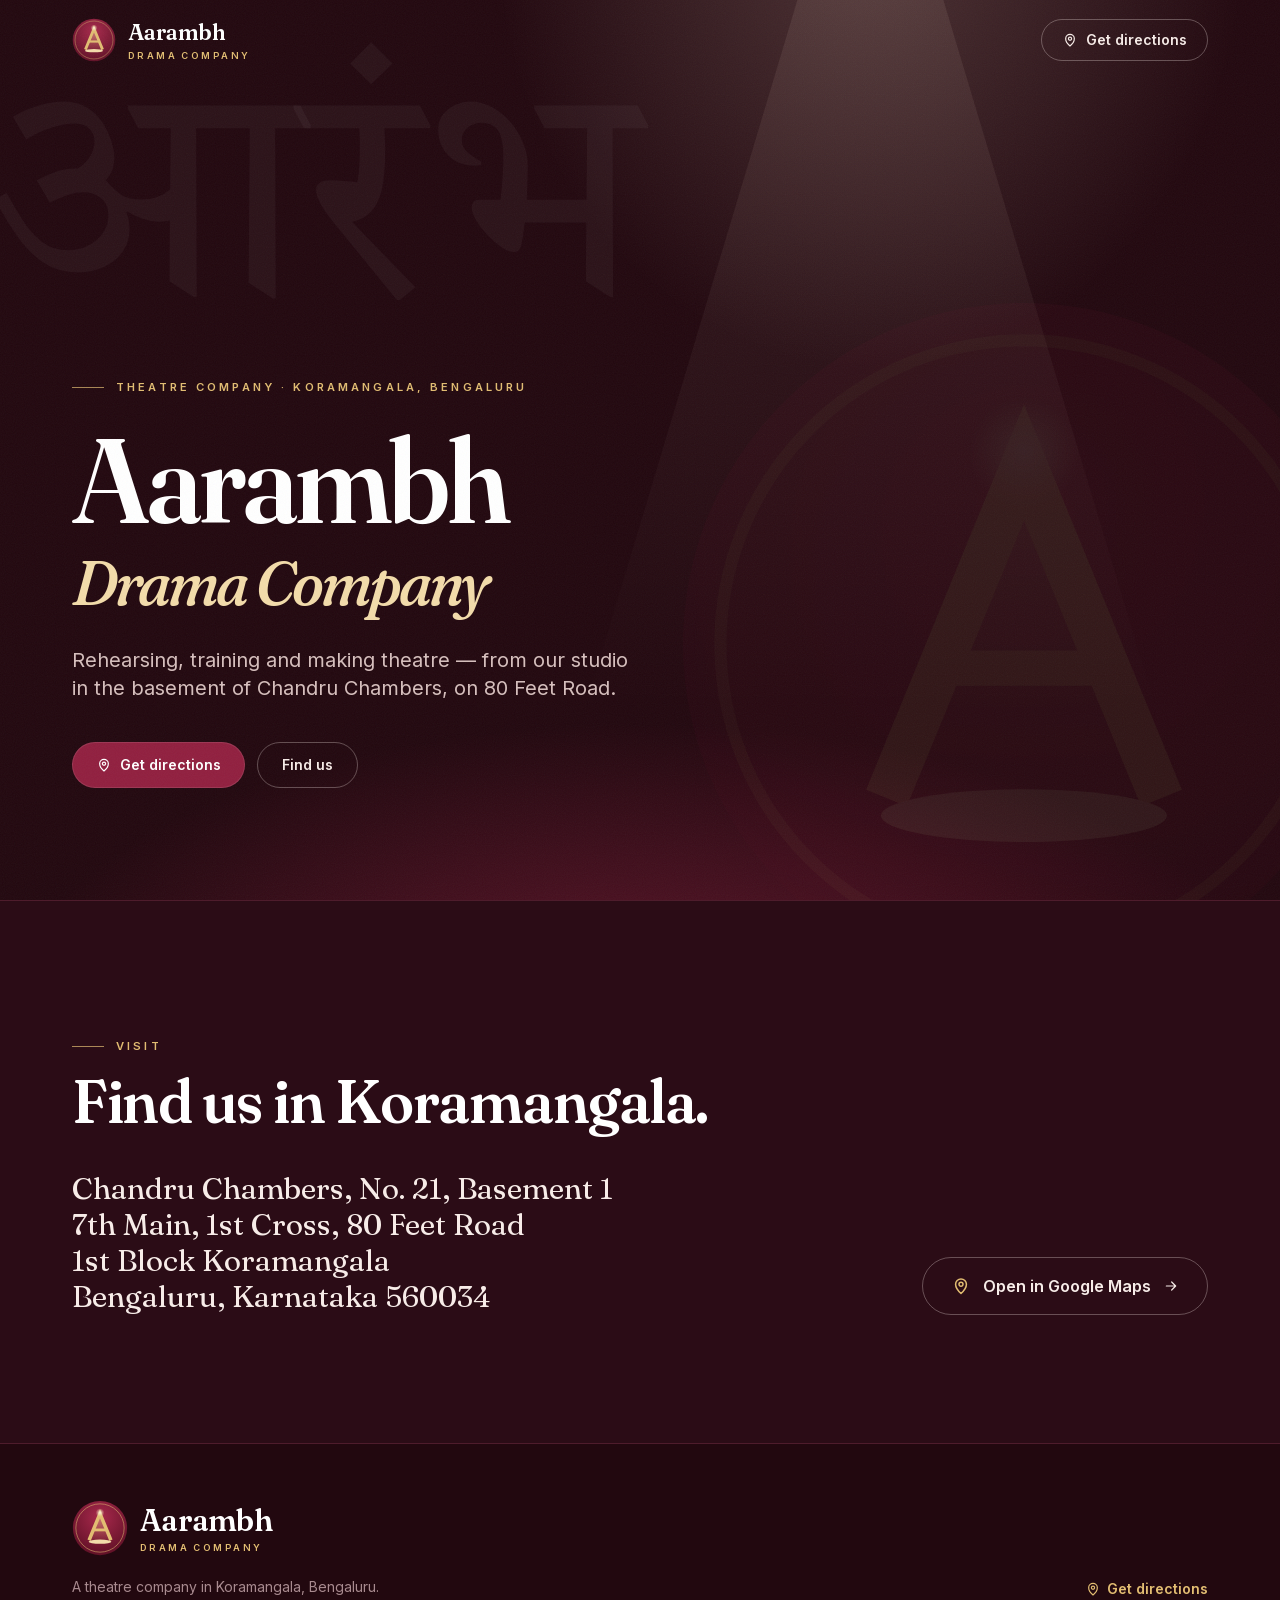
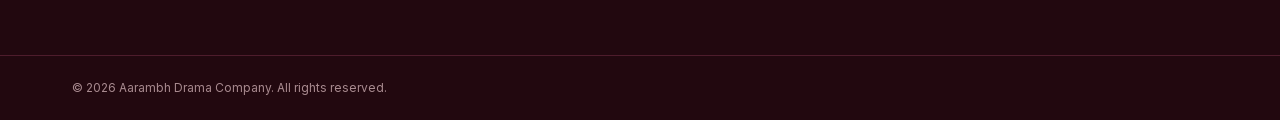
==== index.html @ 0807aa25 "Deploy 2026-10-18 13:48 UTC Built from the microSaas monorepo (apps/aarambhdrama).  Co-Authored-By: " ====
<!DOCTYPE html><html lang="en-IN" class="__variable_3ef085 __variable_d8ebd1 __variable_57bfc7"><head><meta charSet="utf-8"/><meta name="viewport" content="width=device-width, initial-scale=1"/><link rel="preload" as="image" href="/icons/mark-9e692108.svg"/><link rel="stylesheet" href="/_next/static/css/33aa5bacaa22cecc.css" data-precedence="next"/><link rel="preload" as="script" fetchPriority="low" href="/_next/static/chunks/webpack-bf4ab1a71f17e4b8.js"/><script src="/_next/static/chunks/5b8f0dd8-8df0f8787c39d86d.js" async=""></script><script src="/_next/static/chunks/749-2449f47266f1c728.js" async=""></script><script src="/_next/static/chunks/main-app-c1b3ed4e00259830.js" async=""></script><script src="/_next/static/chunks/411-0c74b40d2d4493ef.js" async=""></script><script src="/_next/static/chunks/app/layout-99f171341ef06754.js" async=""></script><script src="/_next/static/chunks/app/not-found-4a835d72cedd2bf6.js" async=""></script><meta name="theme-color" content="#22080f"/><meta name="color-scheme" content="dark"/><title>Aarambh Drama Company — Theatre Company in Koramangala, Bengaluru</title><meta name="description" content="Aarambh Drama Company is a theatre company in Koramangala, Bengaluru — rehearsing, training and making theatre."/><meta name="application-name" content="Aarambh Drama Company"/><meta name="keywords" content="Aarambh Drama Company,theatre company Koramangala,theatre company Bengaluru,drama company Bengaluru"/><link rel="canonical" href="https://aarambhdrama.com/"/><meta name="format-detection" content="telephone=no"/><meta property="og:title" content="Aarambh Drama Company — a theatre company in Koramangala, Bengaluru"/><meta property="og:description" content="Aarambh Drama Company is a theatre company in Koramangala, Bengaluru — rehearsing, training and making theatre."/><meta property="og:site_name" content="Aarambh Drama Company"/><meta property="og:locale" content="en_IN"/><meta property="og:image" content="https://aarambhdrama.com/icons/og-c2596aec.png"/><meta property="og:image:width" content="1200"/><meta property="og:image:height" content="630"/><meta property="og:image:alt" content="Aarambh Drama Company — Koramangala, Bengaluru"/><meta property="og:type" content="website"/><meta name="twitter:card" content="summary_large_image"/><meta name="twitter:title" content="Aarambh Drama Company — a theatre company in Koramangala, Bengaluru"/><meta name="twitter:description" content="Aarambh Drama Company is a theatre company in Koramangala, Bengaluru — rehearsing, training and making theatre."/><meta name="twitter:image" content="https://aarambhdrama.com/icons/og-c2596aec.png"/><meta name="twitter:image:width" content="1200"/><meta name="twitter:image:height" content="630"/><meta name="twitter:image:alt" content="Aarambh Drama Company — Koramangala, Bengaluru"/><link rel="icon" href="/icons/mark-9e692108.svg" type="image/svg+xml"/><link rel="icon" href="/icons/favicon-822d0b16.ico" sizes="16x16 32x32 48x48"/><link rel="icon" href="/icons/favicon-32-a12ba2fc.png" sizes="32x32" type="image/png"/><link rel="icon" href="/icons/favicon-192-156a5a49.png" sizes="192x192" type="image/png"/><link rel="apple-touch-icon" href="/icons/apple-touch-icon-42898a5c.png" sizes="180x180"/><script src="/_next/static/chunks/polyfills-42372ed130431b0a.js" noModule=""></script></head><body class="grain min-h-screen"><a href="#main" class="sr-only z-[80] rounded-full bg-burgundy px-5 py-3 text-sm font-semibold text-white focus:not-sr-only focus:fixed focus:left-4 focus:top-4">Skip to content</a><header class="fixed inset-x-0 top-0 z-40 border-b transition-[background-color,border-color,backdrop-filter] duration-300 border-transparent"><div class="shell flex h-16 items-center justify-between gap-4 lg:h-20"><a class="-ml-1 rounded-lg p-1" aria-label="Aarambh Drama Company — home" href="/"><span class="flex items-center gap-3"><img src="/icons/mark-9e692108.svg" alt="" width="64" height="64" class="h-10 w-10 lg:h-11 lg:w-11"/><span class="flex flex-col leading-none"><span class="font-display font-semibold tracking-tight text-white text-xl lg:text-[1.35rem]">Aarambh</span><span class="mt-1 text-[0.58rem] font-semibold uppercase tracking-[0.26em] text-brass">Drama Company</span></span></span></a><a href="https://www.google.com/maps/search/?api=1&amp;query=Chandru%20Chambers%2C%20No.%2021%2C%20Basement%201%2C%207th%20Main%2C%201st%20Cross%2C%2080%20Feet%20Road%2C%201st%20Block%20Koramangala%2C%20Bengaluru%2C%20Karnataka%20560034" target="_blank" rel="noopener noreferrer" class="btn-ghost !px-4 !py-2.5 sm:!px-5"><svg viewBox="0 0 24 24" class="h-4 w-4" fill="none" stroke="currentColor" stroke-width="1.8" stroke-linecap="round" stroke-linejoin="round" aria-hidden="true"><path d="M12 21s-6.5-5.6-6.5-11a6.5 6.5 0 0 1 13 0C18.5 15.4 12 21 12 21Z M12 12.4a2.4 2.4 0 1 0 0-4.8 2.4 2.4 0 0 0 0 4.8Z"></path></svg><span class="hidden sm:inline">Get directions</span><span class="sm:hidden">Directions</span></a></div></header><main id="main"><section class="relative isolate flex min-h-[100svh] items-end overflow-hidden"><div class="absolute inset-0 -z-20 bg-[radial-gradient(42%_70%_at_68%_-8%,rgba(247,220,200,0.20),transparent_70%)]"></div><div class="absolute inset-0 -z-20 bg-[radial-gradient(70%_45%_at_50%_112%,rgba(145,31,63,0.55),transparent_70%)]"></div><div aria-hidden="true" class="absolute -top-24 left-[68%] -z-10 h-[120%] w-[46rem] -translate-x-1/2 bg-[linear-gradient(to_bottom,rgba(247,220,200,0.10),transparent_75%)] [clip-path:polygon(44%_0,56%_0,100%_100%,0_100%)]"></div><img src="/icons/mark-9e692108.svg" alt="" aria-hidden="true" width="64" height="64" class="pointer-events-none absolute -right-24 bottom-[-6rem] -z-10 h-[34rem] w-[34rem] select-none opacity-[0.07] sm:h-[44rem] sm:w-[44rem]"/><p aria-hidden="true" class="pointer-events-none absolute -left-4 top-20 -z-10 select-none font-deva text-[30vw] leading-none text-white/[0.04] sm:top-16 lg:text-[19rem]">आरंभ</p><div class="shell pb-16 pt-36 sm:pb-24 lg:pb-28"><p class="kicker">Theatre company · Koramangala, Bengaluru</p><h1 class="mt-6 font-display text-[3.4rem] font-semibold leading-[0.95] tracking-tight text-white sm:text-8xl lg:text-[7.5rem]">Aarambh<em class="mt-3 block text-[0.52em] font-medium leading-none text-brass-light">Drama Company</em></h1><p class="mt-8 max-w-xl text-lg leading-relaxed text-cream-dim text-pretty sm:text-xl">Rehearsing, training and making theatre — from our studio in the basement of Chandru Chambers, on 80 Feet Road.</p><div class="mt-10 flex flex-wrap gap-3"><a href="https://www.google.com/maps/search/?api=1&amp;query=Chandru%20Chambers%2C%20No.%2021%2C%20Basement%201%2C%207th%20Main%2C%201st%20Cross%2C%2080%20Feet%20Road%2C%201st%20Block%20Koramangala%2C%20Bengaluru%2C%20Karnataka%20560034" target="_blank" rel="noopener noreferrer" class="btn-primary"><svg viewBox="0 0 24 24" class="h-4 w-4" fill="none" stroke="currentColor" stroke-width="1.8" stroke-linecap="round" stroke-linejoin="round" aria-hidden="true"><path d="M12 21s-6.5-5.6-6.5-11a6.5 6.5 0 0 1 13 0C18.5 15.4 12 21 12 21Z M12 12.4a2.4 2.4 0 1 0 0-4.8 2.4 2.4 0 0 0 0 4.8Z"></path></svg>Get directions</a><a href="#visit" class="btn-ghost">Find us</a></div></div></section><section id="visit" class="scroll-mt-20 border-t border-wine-line bg-wine-2 py-24 sm:py-32"><div class="shell grid items-end gap-12 lg:grid-cols-[1fr_auto] lg:gap-20"><div><p class="kicker">Visit</p><h2 class="mt-4 max-w-2xl font-display text-4xl font-semibold leading-[1.08] tracking-tight text-white text-balance sm:text-6xl">Find us in Koramangala.</h2><address class="mt-10 font-display text-2xl not-italic leading-snug text-cream sm:text-3xl"><span class="block">Chandru Chambers, No. 21, Basement 1</span><span class="block">7th Main, 1st Cross, 80 Feet Road</span><span class="block">1st Block Koramangala</span><span class="block">Bengaluru, Karnataka 560034</span></address></div><a href="https://www.google.com/maps/search/?api=1&amp;query=Chandru%20Chambers%2C%20No.%2021%2C%20Basement%201%2C%207th%20Main%2C%201st%20Cross%2C%2080%20Feet%20Road%2C%201st%20Block%20Koramangala%2C%20Bengaluru%2C%20Karnataka%20560034" target="_blank" rel="noopener noreferrer" class="group inline-flex items-center gap-3 self-start rounded-full border border-cream/30 px-7 py-4 font-semibold text-cream transition hover:border-cream hover:bg-cream/5 lg:self-end"><svg viewBox="0 0 24 24" class="h-5 w-5 text-brass" fill="none" stroke="currentColor" stroke-width="1.8" stroke-linecap="round" stroke-linejoin="round" aria-hidden="true"><path d="M12 21s-6.5-5.6-6.5-11a6.5 6.5 0 0 1 13 0C18.5 15.4 12 21 12 21Z M12 12.4a2.4 2.4 0 1 0 0-4.8 2.4 2.4 0 0 0 0 4.8Z"></path></svg>Open in Google Maps<svg viewBox="0 0 24 24" class="h-4 w-4 transition-transform group-hover:translate-x-1" fill="none" stroke="currentColor" stroke-width="1.8" stroke-linecap="round" stroke-linejoin="round" aria-hidden="true"><path d="M5 12h14 M13 6l6 6-6 6"></path></svg></a></div></section></main><footer class="border-t border-wine-line bg-wine"><div class="shell flex flex-col gap-8 py-14 sm:flex-row sm:items-end sm:justify-between"><div><span class="flex items-center gap-3"><img src="/icons/mark-9e692108.svg" alt="" width="64" height="64" class="h-14 w-14"/><span class="flex flex-col leading-none"><span class="font-display font-semibold tracking-tight text-white text-3xl">Aarambh</span><span class="mt-1 text-[0.58rem] font-semibold uppercase tracking-[0.26em] text-brass">Drama Company</span></span></span><p class="mt-5 max-w-xs text-sm leading-relaxed text-cream-mut">A theatre company in Koramangala, Bengaluru.</p></div><a href="https://www.google.com/maps/search/?api=1&amp;query=Chandru%20Chambers%2C%20No.%2021%2C%20Basement%201%2C%207th%20Main%2C%201st%20Cross%2C%2080%20Feet%20Road%2C%201st%20Block%20Koramangala%2C%20Bengaluru%2C%20Karnataka%20560034" target="_blank" rel="noopener noreferrer" class="inline-flex items-center gap-1.5 text-sm font-semibold text-brass hover:text-brass-light"><svg viewBox="0 0 24 24" class="h-4 w-4" fill="none" stroke="currentColor" stroke-width="1.8" stroke-linecap="round" stroke-linejoin="round" aria-hidden="true"><path d="M12 21s-6.5-5.6-6.5-11a6.5 6.5 0 0 1 13 0C18.5 15.4 12 21 12 21Z M12 12.4a2.4 2.4 0 1 0 0-4.8 2.4 2.4 0 0 0 0 4.8Z"></path></svg>Get directions</a></div><div class="border-t border-wine-line"><p class="shell py-6 text-xs text-cream-mut">© <!-- -->2026<!-- --> <!-- -->Aarambh Drama Company<!-- -->. All rights reserved.</p></div></footer><script type="application/ld+json">{"@context":"https://schema.org","@type":"TheaterGroup","@id":"https://aarambhdrama.com/#company","name":"Aarambh Drama Company","alternateName":"ADC","url":"https://aarambhdrama.com/","logo":"https://aarambhdrama.com/icons/logo-512-bcb01d30.png","image":"https://aarambhdrama.com/icons/og-c2596aec.png","description":"Aarambh Drama Company is a theatre company in Koramangala, Bengaluru — rehearsing, training and making theatre.","address":{"@type":"PostalAddress","streetAddress":"Chandru Chambers, No. 21, Basement 1, 7th Main, 1st Cross, 80 Feet Road, 1st Block Koramangala","addressLocality":"Bengaluru","addressRegion":"Karnataka","postalCode":"560034","addressCountry":"IN"}}</script><script type="application/ld+json">{"@context":"https://schema.org","@type":"WebSite","@id":"https://aarambhdrama.com/#website","name":"Aarambh Drama Company","url":"https://aarambhdrama.com/","inLanguage":"en-IN","publisher":{"@id":"https://aarambhdrama.com/#company"}}</script><script src="/_next/static/chunks/webpack-bf4ab1a71f17e4b8.js" async=""></script><script>(self.__next_f=self.__next_f||[]).push([0]);self.__next_f.push([2,null])</script><script>self.__next_f.push([1,"1:HL[\"/_next/static/css/33aa5bacaa22cecc.css\",\"style\"]\n"])</script><script>self.__next_f.push([1,"2:I[6608,[],\"\"]\n4:I[9916,[\"411\",\"static/chunks/411-0c74b40d2d4493ef.js\",\"185\",\"static/chunks/app/layout-99f171341ef06754.js\"],\"Header\"]\n5:I[2728,[],\"\"]\n6:I[9836,[],\"\"]\n7:I[5411,[\"411\",\"static/chunks/411-0c74b40d2d4493ef.js\",\"160\",\"static/chunks/app/not-found-4a835d72cedd2bf6.js\"],\"\"]\n9:I[8907,[],\"\"]\na:[]\n"])</script><script>self.__next_f.push([1,"0:[\"$\",\"$L2\",null,{\"buildId\":\"_uytQvKwIDSYmlFZwiLx3\",\"assetPrefix\":\"\",\"urlParts\":[\"\",\"\"],\"initialTree\":[\"\",{\"children\":[\"__PAGE__\",{}]},\"$undefined\",\"$undefined\",true],\"initialSeedData\":[\"\",{\"children\":[\"__PAGE__\",{},[[\"$L3\",[[\"$\",\"section\",null,{\"className\":\"relative isolate flex min-h-[100svh] items-end overflow-hidden\",\"children\":[[\"$\",\"div\",null,{\"className\":\"absolute inset-0 -z-20 bg-[radial-gradient(42%_70%_at_68%_-8%,rgba(247,220,200,0.20),transparent_70%)]\"}],[\"$\",\"div\",null,{\"className\":\"absolute inset-0 -z-20 bg-[radial-gradient(70%_45%_at_50%_112%,rgba(145,31,63,0.55),transparent_70%)]\"}],[\"$\",\"div\",null,{\"aria-hidden\":true,\"className\":\"absolute -top-24 left-[68%] -z-10 h-[120%] w-[46rem] -translate-x-1/2 bg-[linear-gradient(to_bottom,rgba(247,220,200,0.10),transparent_75%)] [clip-path:polygon(44%_0,56%_0,100%_100%,0_100%)]\"}],[\"$\",\"img\",null,{\"src\":\"/icons/mark-9e692108.svg\",\"alt\":\"\",\"aria-hidden\":true,\"width\":64,\"height\":64,\"className\":\"pointer-events-none absolute -right-24 bottom-[-6rem] -z-10 h-[34rem] w-[34rem] select-none opacity-[0.07] sm:h-[44rem] sm:w-[44rem]\"}],[\"$\",\"p\",null,{\"aria-hidden\":true,\"className\":\"pointer-events-none absolute -left-4 top-20 -z-10 select-none font-deva text-[30vw] leading-none text-white/[0.04] sm:top-16 lg:text-[19rem]\",\"children\":\"आरंभ\"}],[\"$\",\"div\",null,{\"className\":\"shell pb-16 pt-36 sm:pb-24 lg:pb-28\",\"children\":[[\"$\",\"p\",null,{\"className\":\"kicker\",\"children\":\"Theatre company · Koramangala, Bengaluru\"}],[\"$\",\"h1\",null,{\"className\":\"mt-6 font-display text-[3.4rem] font-semibold leading-[0.95] tracking-tight text-white sm:text-8xl lg:text-[7.5rem]\",\"children\":[\"Aarambh\",[\"$\",\"em\",null,{\"className\":\"mt-3 block text-[0.52em] font-medium leading-none text-brass-light\",\"children\":\"Drama Company\"}]]}],[\"$\",\"p\",null,{\"className\":\"mt-8 max-w-xl text-lg leading-relaxed text-cream-dim text-pretty sm:text-xl\",\"children\":\"Rehearsing, training and making theatre — from our studio in the basement of Chandru Chambers, on 80 Feet Road.\"}],[\"$\",\"div\",null,{\"className\":\"mt-10 flex flex-wrap gap-3\",\"children\":[[\"$\",\"a\",null,{\"href\":\"https://www.google.com/maps/search/?api=1\u0026query=Chandru%20Chambers%2C%20No.%2021%2C%20Basement%201%2C%207th%20Main%2C%201st%20Cross%2C%2080%20Feet%20Road%2C%201st%20Block%20Koramangala%2C%20Bengaluru%2C%20Karnataka%20560034\",\"target\":\"_blank\",\"rel\":\"noopener noreferrer\",\"className\":\"btn-primary\",\"children\":[[\"$\",\"svg\",null,{\"viewBox\":\"0 0 24 24\",\"className\":\"h-4 w-4\",\"fill\":\"none\",\"stroke\":\"currentColor\",\"strokeWidth\":1.8,\"strokeLinecap\":\"round\",\"strokeLinejoin\":\"round\",\"aria-hidden\":true,\"children\":[\"$\",\"path\",null,{\"d\":\"M12 21s-6.5-5.6-6.5-11a6.5 6.5 0 0 1 13 0C18.5 15.4 12 21 12 21Z M12 12.4a2.4 2.4 0 1 0 0-4.8 2.4 2.4 0 0 0 0 4.8Z\"}]}],\"Get directions\"]}],[\"$\",\"a\",null,{\"href\":\"#visit\",\"className\":\"btn-ghost\",\"children\":\"Find us\"}]]}]]}]]}],[\"$\",\"section\",null,{\"id\":\"visit\",\"className\":\"scroll-mt-20 border-t border-wine-line bg-wine-2 py-24 sm:py-32\",\"children\":[\"$\",\"div\",null,{\"className\":\"shell grid items-end gap-12 lg:grid-cols-[1fr_auto] lg:gap-20\",\"children\":[[\"$\",\"div\",null,{\"children\":[[\"$\",\"p\",null,{\"className\":\"kicker\",\"children\":\"Visit\"}],[\"$\",\"h2\",null,{\"className\":\"mt-4 max-w-2xl font-display text-4xl font-semibold leading-[1.08] tracking-tight text-white text-balance sm:text-6xl\",\"children\":\"Find us in Koramangala.\"}],[\"$\",\"address\",null,{\"className\":\"mt-10 font-display text-2xl not-italic leading-snug text-cream sm:text-3xl\",\"children\":[[\"$\",\"span\",\"Chandru Chambers, No. 21, Basement 1\",{\"className\":\"block\",\"children\":\"Chandru Chambers, No. 21, Basement 1\"}],[\"$\",\"span\",\"7th Main, 1st Cross, 80 Feet Road\",{\"className\":\"block\",\"children\":\"7th Main, 1st Cross, 80 Feet Road\"}],[\"$\",\"span\",\"1st Block Koramangala\",{\"className\":\"block\",\"children\":\"1st Block Koramangala\"}],[\"$\",\"span\",\"Bengaluru, Karnataka 560034\",{\"className\":\"block\",\"children\":\"Bengaluru, Karnataka 560034\"}]]}]]}],[\"$\",\"a\",null,{\"href\":\"https://www.google.com/maps/search/?api=1\u0026query=Chandru%20Chambers%2C%20No.%2021%2C%20Basement%201%2C%207th%20Main%2C%201st%20Cross%2C%2080%20Feet%20Road%2C%201st%20Block%20Koramangala%2C%20Bengaluru%2C%20Karnataka%20560034\",\"target\":\"_blank\",\"rel\":\"noopener noreferrer\",\"className\":\"group inline-flex items-center gap-3 self-start rounded-full border border-cream/30 px-7 py-4 font-semibold text-cream transition hover:border-cream hover:bg-cream/5 lg:self-end\",\"children\":[[\"$\",\"svg\",null,{\"viewBox\":\"0 0 24 24\",\"className\":\"h-5 w-5 text-brass\",\"fill\":\"none\",\"stroke\":\"currentColor\",\"strokeWidth\":1.8,\"strokeLinecap\":\"round\",\"strokeLinejoin\":\"round\",\"aria-hidden\":true,\"children\":[\"$\",\"path\",null,{\"d\":\"M12 21s-6.5-5.6-6.5-11a6.5 6.5 0 0 1 13 0C18.5 15.4 12 21 12 21Z M12 12.4a2.4 2.4 0 1 0 0-4.8 2.4 2.4 0 0 0 0 4.8Z\"}]}],\"Open in Google Maps\",[\"$\",\"svg\",null,{\"viewBox\":\"0 0 24 24\",\"className\":\"h-4 w-4 transition-transform group-hover:translate-x-1\",\"fill\":\"none\",\"stroke\":\"currentColor\",\"strokeWidth\":1.8,\"strokeLinecap\":\"round\",\"strokeLinejoin\":\"round\",\"aria-hidden\":true,\"children\":[\"$\",\"path\",null,{\"d\":\"M5 12h14 M13 6l6 6-6 6\"}]}]]}]]}]}]],null],null],null]},[[[[\"$\",\"link\",\"0\",{\"rel\":\"stylesheet\",\"href\":\"/_next/static/css/33aa5bacaa22cecc.css\",\"precedence\":\"next\",\"crossOrigin\":\"$undefined\"}]],[\"$\",\"html\",null,{\"lang\":\"en-IN\",\"className\":\"__variable_3ef085 __variable_d8ebd1 __variable_57bfc7\",\"children\":[\"$\",\"body\",null,{\"className\":\"grain min-h-screen\",\"children\":[[\"$\",\"a\",null,{\"href\":\"#main\",\"className\":\"sr-only z-[80] rounded-full bg-burgundy px-5 py-3 text-sm font-semibold text-white focus:not-sr-only focus:fixed focus:left-4 focus:top-4\",\"children\":\"Skip to content\"}],[\"$\",\"$L4\",null,{}],[\"$\",\"main\",null,{\"id\":\"main\",\"children\":[\"$\",\"$L5\",null,{\"parallelRouterKey\":\"children\",\"segmentPath\":[\"children\"],\"error\":\"$undefined\",\"errorStyles\":\"$undefined\",\"errorScripts\":\"$undefined\",\"template\":[\"$\",\"$L6\",null,{}],\"templateStyles\":\"$undefined\",\"templateScripts\":\"$undefined\",\"notFound\":[\"$\",\"section\",null,{\"className\":\"spotlight flex min-h-[80vh] items-center pt-24\",\"children\":[\"$\",\"div\",null,{\"className\":\"shell text-center\",\"children\":[[\"$\",\"p\",null,{\"className\":\"kicker justify-center\",\"children\":\"Error 404\"}],[\"$\",\"h1\",null,{\"className\":\"mx-auto mt-6 max-w-3xl font-display text-5xl font-semibold leading-tight text-white text-balance sm:text-7xl\",\"children\":\"This scene isn’t in the script.\"}],[\"$\",\"p\",null,{\"className\":\"mx-auto mt-6 max-w-md text-lg text-cream-dim\",\"children\":\"The page you were looking for has left the stage.\"}],[\"$\",\"div\",null,{\"className\":\"mt-10 flex flex-wrap justify-center gap-3\",\"children\":[\"$\",\"$L7\",null,{\"href\":\"/\",\"className\":\"btn-primary\",\"children\":\"Back to the home page\"}]}]]}]}],\"notFoundStyles\":[]}]}],[\"$\",\"footer\",null,{\"className\":\"border-t border-wine-line bg-wine\",\"children\":[[\"$\",\"div\",null,{\"className\":\"shell flex flex-col gap-8 py-14 sm:flex-row sm:items-end sm:justify-between\",\"children\":[[\"$\",\"div\",null,{\"children\":[[\"$\",\"span\",null,{\"className\":\"flex items-center gap-3\",\"children\":[[\"$\",\"img\",null,{\"src\":\"/icons/mark-9e692108.svg\",\"alt\":\"\",\"width\":64,\"height\":64,\"className\":\"h-14 w-14\"}],[\"$\",\"span\",null,{\"className\":\"flex flex-col leading-none\",\"children\":[[\"$\",\"span\",null,{\"className\":\"font-display font-semibold tracking-tight text-white text-3xl\",\"children\":\"Aarambh\"}],[\"$\",\"span\",null,{\"className\":\"mt-1 text-[0.58rem] font-semibold uppercase tracking-[0.26em] text-brass\",\"children\":\"Drama Company\"}]]}]]}],[\"$\",\"p\",null,{\"className\":\"mt-5 max-w-xs text-sm leading-relaxed text-cream-mut\",\"children\":\"A theatre company in Koramangala, Bengaluru.\"}]]}],[\"$\",\"a\",null,{\"href\":\"https://www.google.com/maps/search/?api=1\u0026query=Chandru%20Chambers%2C%20No.%2021%2C%20Basement%201%2C%207th%20Main%2C%201st%20Cross%2C%2080%20Feet%20Road%2C%201st%20Block%20Koramangala%2C%20Bengaluru%2C%20Karnataka%20560034\",\"target\":\"_blank\",\"rel\":\"noopener noreferrer\",\"className\":\"inline-flex items-center gap-1.5 text-sm font-semibold text-brass hover:text-brass-light\",\"children\":[[\"$\",\"svg\",null,{\"viewBox\":\"0 0 24 24\",\"className\":\"h-4 w-4\",\"fill\":\"none\",\"stroke\":\"currentColor\",\"strokeWidth\":1.8,\"strokeLinecap\":\"round\",\"strokeLinejoin\":\"round\",\"aria-hidden\":true,\"children\":[\"$\",\"path\",null,{\"d\":\"M12 21s-6.5-5.6-6.5-11a6.5 6.5 0 0 1 13 0C18.5 15.4 12 21 12 21Z M12 12.4a2.4 2.4 0 1 0 0-4.8 2.4 2.4 0 0 0 0 4.8Z\"}]}],\"Get directions\"]}]]}],[\"$\",\"div\",null,{\"className\":\"border-t border-wine-line\",\"children\":[\"$\",\"p\",null,{\"className\":\"shell py-6 text-xs text-cream-mut\",\"children\":[\"© \",2026,\" \",\"Aarambh Drama Company\",\". All rights reserved.\"]}]}]]}],[\"$\",\"script\",null,{\"type\":\"application/ld+json\",\"dangerouslySetInnerHTML\":{\"__html\":\"{\\\"@context\\\":\\\"https://schema.org\\\",\\\"@type\\\":\\\"TheaterGroup\\\",\\\"@id\\\":\\\"https://aarambhdrama.com/#company\\\",\\\"name\\\":\\\"Aarambh Drama Company\\\",\\\"alternateName\\\":\\\"ADC\\\",\\\"url\\\":\\\"https://aarambhdrama.com/\\\",\\\"logo\\\":\\\"https://aarambhdrama.com/icons/logo-512-bcb01d30.png\\\",\\\"image\\\":\\\"https://aarambhdrama.com/icons/og-c2596aec.png\\\",\\\"description\\\":\\\"Aarambh Drama Company is a theatre company in Koramangala, Bengaluru — rehearsing, training and making theatre.\\\",\\\"address\\\":{\\\"@type\\\":\\\"PostalAddress\\\",\\\"streetAddress\\\":\\\"Chandru Chambers, No. 21, Basement 1, 7th Main, 1st Cross, 80 Feet Road, 1st Block Koramangala\\\",\\\"addressLocality\\\":\\\"Bengaluru\\\",\\\"addressRegion\\\":\\\"Karnataka\\\",\\\"postalCode\\\":\\\"560034\\\",\\\"addressCountry\\\":\\\"IN\\\"}}\"}}],[\"$\",\"script\",null,{\"type\":\"application/ld+json\",\"dangerouslySetInnerHTML\":{\"__html\":\"{\\\"@context\\\":\\\"https://schema.org\\\",\\\"@type\\\":\\\"WebSite\\\",\\\"@id\\\":\\\"https://aarambhdrama.com/#website\\\",\\\"name\\\":\\\"Aarambh Drama Company\\\",\\\"url\\\":\\\"https://aarambhdrama.com/\\\",\\\"inLanguage\\\":\\\"en-IN\\\",\\\"publisher\\\":{\\\"@id\\\":\\\"https://aarambhdrama.com/#company\\\"}}\"}}]]}]}]],null],null],\"couldBeIntercepted\":false,\"initialHead\":[null,\"$L8\"],\"globalErrorComponent\":\"$9\",\"missingSlots\":\"$Wa\"}]\n"])</script><script>self.__next_f.push([1,"8:[[\"$\",\"meta\",\"0\",{\"name\":\"viewport\",\"content\":\"width=device-width, initial-scale=1\"}],[\"$\",\"meta\",\"1\",{\"name\":\"theme-color\",\"content\":\"#22080f\"}],[\"$\",\"meta\",\"2\",{\"name\":\"color-scheme\",\"content\":\"dark\"}],[\"$\",\"meta\",\"3\",{\"charSet\":\"utf-8\"}],[\"$\",\"title\",\"4\",{\"children\":\"Aarambh Drama Company — Theatre Company in Koramangala, Bengaluru\"}],[\"$\",\"meta\",\"5\",{\"name\":\"description\",\"content\":\"Aarambh Drama Company is a theatre company in Koramangala, Bengaluru — rehearsing, training and making theatre.\"}],[\"$\",\"meta\",\"6\",{\"name\":\"application-name\",\"content\":\"Aarambh Drama Company\"}],[\"$\",\"meta\",\"7\",{\"name\":\"keywords\",\"content\":\"Aarambh Drama Company,theatre company Koramangala,theatre company Bengaluru,drama company Bengaluru\"}],[\"$\",\"link\",\"8\",{\"rel\":\"canonical\",\"href\":\"https://aarambhdrama.com/\"}],[\"$\",\"meta\",\"9\",{\"name\":\"format-detection\",\"content\":\"telephone=no\"}],[\"$\",\"meta\",\"10\",{\"property\":\"og:title\",\"content\":\"Aarambh Drama Company — a theatre company in Koramangala, Bengaluru\"}],[\"$\",\"meta\",\"11\",{\"property\":\"og:description\",\"content\":\"Aarambh Drama Company is a theatre company in Koramangala, Bengaluru — rehearsing, training and making theatre.\"}],[\"$\",\"meta\",\"12\",{\"property\":\"og:site_name\",\"content\":\"Aarambh Drama Company\"}],[\"$\",\"meta\",\"13\",{\"property\":\"og:locale\",\"content\":\"en_IN\"}],[\"$\",\"meta\",\"14\",{\"property\":\"og:image\",\"content\":\"https://aarambhdrama.com/icons/og-c2596aec.png\"}],[\"$\",\"meta\",\"15\",{\"property\":\"og:image:width\",\"content\":\"1200\"}],[\"$\",\"meta\",\"16\",{\"property\":\"og:image:height\",\"content\":\"630\"}],[\"$\",\"meta\",\"17\",{\"property\":\"og:image:alt\",\"content\":\"Aarambh Drama Company — Koramangala, Bengaluru\"}],[\"$\",\"meta\",\"18\",{\"property\":\"og:type\",\"content\":\"website\"}],[\"$\",\"meta\",\"19\",{\"name\":\"twitter:card\",\"content\":\"summary_large_image\"}],[\"$\",\"meta\",\"20\",{\"name\":\"twitter:title\",\"content\":\"Aarambh Drama Company — a theatre company in Koramangala, Bengaluru\"}],[\"$\",\"meta\",\"21\",{\"name\":\"twitter:description\",\"content\":\"Aarambh Drama Company is a theatre company in Koramangala, Bengaluru — rehearsing, training and making theatre.\"}],[\"$\",\"meta\",\"22\",{\"name\":\"twitter:image\",\"content\":\"https://aarambhdrama.com/icons/og-c2596aec.png\"}],[\"$\",\"meta\",\"23\",{\"name\":\"twitter:image:width\",\"content\":\"1200\"}],[\"$\",\"meta\",\"24\",{\"name\":\"twitter:image:height\",\"content\":\"630\"}],[\"$\",\"meta\",\"25\",{\"name\":\"twitter:image:alt\",\"content\":\"Aarambh Drama Company — Koramangala, Bengaluru\"}],[\"$\",\"link\",\"26\",{\"rel\":\"icon\",\"href\":\"/icons/mark-9e692108.svg\",\"type\":\"image/svg+xml\"}],[\"$\",\"link\",\"27\",{\"rel\":\"icon\",\"href\":\"/icons/favicon-822d0b16.ico\",\"sizes\":\"16x16 32x32 48x48\"}],[\"$\",\"link\",\"28\",{\"rel\":\"icon\",\"href\":\"/icons/favicon-32-a12ba2fc.png\",\"sizes\":\"32x32\",\"type\":\"image/png\"}],[\"$\",\"link\",\"29\",{\"rel\":\"icon\",\"href\":\"/icons/favicon-192-156a5a49.png\",\"sizes\":\"192x192\",\"type\":\"image/png\"}],[\"$\",\"link\",\"30\",{\"rel\":\"apple-touch-icon\",\"href\":\"/icons/apple-touch-icon-42898a5c.png\",\"sizes\":\"180x180\"}]]\n"])</script><script>self.__next_f.push([1,"3:null\n"])</script></body></html>
---- _next/static/css/33aa5bacaa22cecc.css ----
@font-face{font-family:__Fraunces_3ef085;font-style:italic;font-weight:100 900;font-display:swap;src:url(/_next/static/media/3724a2679eb55e3d-s.woff2) format("woff2");unicode-range:u+0102-0103,u+0110-0111,u+0128-0129,u+0168-0169,u+01a0-01a1,u+01af-01b0,u+0300-0301,u+0303-0304,u+0308-0309,u+0323,u+0329,u+1ea0-1ef9,u+20ab}@font-face{font-family:__Fraunces_3ef085;font-style:italic;font-weight:100 900;font-display:swap;src:url(/_next/static/media/dec24892df1f6098-s.woff2) format("woff2");unicode-range:u+0100-02ba,u+02bd-02c5,u+02c7-02cc,u+02ce-02d7,u+02dd-02ff,u+0304,u+0308,u+0329,u+1d00-1dbf,u+1e00-1e9f,u+1ef2-1eff,u+2020,u+20a0-20ab,u+20ad-20c4,u+2113,u+2c60-2c7f,u+a720-a7ff}@font-face{font-family:__Fraunces_3ef085;font-style:italic;font-weight:100 900;font-display:swap;src:url(/_next/static/media/6448e9c529f1ef4a-s.p.woff2) format("woff2");unicode-range:u+00??,u+0131,u+0152-0153,u+02bb-02bc,u+02c6,u+02da,u+02dc,u+0304,u+0308,u+0329,u+2000-206f,u+20ac,u+2122,u+2191,u+2193,u+2212,u+2215,u+feff,u+fffd}@font-face{font-family:__Fraunces_3ef085;font-style:normal;font-weight:100 900;font-display:swap;src:url(/_next/static/media/287637279c44650d-s.woff2) format("woff2");unicode-range:u+0102-0103,u+0110-0111,u+0128-0129,u+0168-0169,u+01a0-01a1,u+01af-01b0,u+0300-0301,u+0303-0304,u+0308-0309,u+0323,u+0329,u+1ea0-1ef9,u+20ab}@font-face{font-family:__Fraunces_3ef085;font-style:normal;font-weight:100 900;font-display:swap;src:url(/_next/static/media/b387097da7407747-s.woff2) format("woff2");unicode-range:u+0100-02ba,u+02bd-02c5,u+02c7-02cc,u+02ce-02d7,u+02dd-02ff,u+0304,u+0308,u+0329,u+1d00-1dbf,u+1e00-1e9f,u+1ef2-1eff,u+2020,u+20a0-20ab,u+20ad-20c4,u+2113,u+2c60-2c7f,u+a720-a7ff}@font-face{font-family:__Fraunces_3ef085;font-style:normal;font-weight:100 900;font-display:swap;src:url(/_next/static/media/cb9f64d62d112b41-s.p.woff2) format("woff2");unicode-range:u+00??,u+0131,u+0152-0153,u+02bb-02bc,u+02c6,u+02da,u+02dc,u+0304,u+0308,u+0329,u+2000-206f,u+20ac,u+2122,u+2191,u+2193,u+2212,u+2215,u+feff,u+fffd}@font-face{font-family:__Fraunces_Fallback_3ef085;src:local("Times New Roman");ascent-override:84.71%;descent-override:22.09%;line-gap-override:0.00%;size-adjust:115.45%}.__className_3ef085{font-family:__Fraunces_3ef085,__Fraunces_Fallback_3ef085}.__variable_3ef085{--font-display:"__Fraunces_3ef085","__Fraunces_Fallback_3ef085"}@font-face{font-family:__Inter_d8ebd1;font-style:normal;font-weight:100 900;font-display:swap;src:url(/_next/static/media/ba9851c3c22cd980-s.woff2) format("woff2");unicode-range:u+0460-052f,u+1c80-1c8a,u+20b4,u+2de0-2dff,u+a640-a69f,u+fe2e-fe2f}@font-face{font-family:__Inter_d8ebd1;font-style:normal;font-weight:100 900;font-display:swap;src:url(/_next/static/media/21350d82a1f187e9-s.woff2) format("woff2");unicode-range:u+0301,u+0400-045f,u+0490-0491,u+04b0-04b1,u+2116}@font-face{font-family:__Inter_d8ebd1;font-style:normal;font-weight:100 900;font-display:swap;src:url(/_next/static/media/c5fe6dc8356a8c31-s.woff2) format("woff2");unicode-range:u+1f??}@font-face{font-family:__Inter_d8ebd1;font-style:normal;font-weight:100 900;font-display:swap;src:url(/_next/static/media/19cfc7226ec3afaa-s.woff2) format("woff2");unicode-range:u+0370-0377,u+037a-037f,u+0384-038a,u+038c,u+038e-03a1,u+03a3-03ff}@font-face{font-family:__Inter_d8ebd1;font-style:normal;font-weight:100 900;font-display:swap;src:url(/_next/static/media/df0a9ae256c0569c-s.woff2) format("woff2");unicode-range:u+0102-0103,u+0110-0111,u+0128-0129,u+0168-0169,u+01a0-01a1,u+01af-01b0,u+0300-0301,u+0303-0304,u+0308-0309,u+0323,u+0329,u+1ea0-1ef9,u+20ab}@font-face{font-family:__Inter_d8ebd1;font-style:normal;font-weight:100 900;font-display:swap;src:url(/_next/static/media/8e9860b6e62d6359-s.woff2) format("woff2");unicode-range:u+0100-02ba,u+02bd-02c5,u+02c7-02cc,u+02ce-02d7,u+02dd-02ff,u+0304,u+0308,u+0329,u+1d00-1dbf,u+1e00-1e9f,u+1ef2-1eff,u+2020,u+20a0-20ab,u+20ad-20c4,u+2113,u+2c60-2c7f,u+a720-a7ff}@font-face{font-family:__Inter_d8ebd1;font-style:normal;font-weight:100 900;font-display:swap;src:url(/_next/static/media/e4af272ccee01ff0-s.p.woff2) format("woff2");unicode-range:u+00??,u+0131,u+0152-0153,u+02bb-02bc,u+02c6,u+02da,u+02dc,u+0304,u+0308,u+0329,u+2000-206f,u+20ac,u+2122,u+2191,u+2193,u+2212,u+2215,u+feff,u+fffd}@font-face{font-family:__Inter_Fallback_d8ebd1;src:local("Arial");ascent-override:90.49%;descent-override:22.56%;line-gap-override:0.00%;size-adjust:107.06%}.__className_d8ebd1{font-family:__Inter_d8ebd1,__Inter_Fallback_d8ebd1;font-style:normal}.__variable_d8ebd1{--font-body:"__Inter_d8ebd1","__Inter_Fallback_d8ebd1"}@font-face{font-family:__Tiro_Devanagari_Hindi_57bfc7;font-style:normal;font-weight:400;font-display:swap;src:url(/_next/static/media/5eebecae2874b12c-s.woff2) format("woff2");unicode-range:u+0900-097f,u+1cd0-1cf4,u+1cf7-1cf9,u+200c-200d,u+20a8,u+20b9,u+20f0,u+25cc,u+a830-a839,u+a8e0-a8ff,u+11b00-11b0a}@font-face{font-family:__Tiro_Devanagari_Hindi_57bfc7;font-style:normal;font-weight:400;font-display:swap;src:url(/_next/static/media/9ad736da9ea6fd29-s.woff2) format("woff2");unicode-range:u+0100-02ba,u+02bd-02c5,u+02c7-02cc,u+02ce-02d7,u+02dd-02ff,u+0304,u+0308,u+0329,u+1d00-1dbf,u+1e00-1e9f,u+1ef2-1eff,u+2020,u+20a0-20ab,u+20ad-20c4,u+2113,u+2c60-2c7f,u+a720-a7ff}@font-face{font-family:__Tiro_Devanagari_Hindi_57bfc7;font-style:normal;font-weight:400;font-display:swap;src:url(/_next/static/media/d1d117b70ea4623f-s.woff2) format("woff2");unicode-range:u+00??,u+0131,u+0152-0153,u+02bb-02bc,u+02c6,u+02da,u+02dc,u+0304,u+0308,u+0329,u+2000-206f,u+20ac,u+2122,u+2191,u+2193,u+2212,u+2215,u+feff,u+fffd}@font-face{font-family:__Tiro_Devanagari_Hindi_Fallback_57bfc7;src:local("Times New Roman");ascent-override:67.12%;descent-override:21.78%;line-gap-override:29.34%;size-adjust:112.49%}.__className_57bfc7{font-family:__Tiro_Devanagari_Hindi_57bfc7,__Tiro_Devanagari_Hindi_Fallback_57bfc7;font-weight:400;font-style:normal}.__variable_57bfc7{--font-deva:"__Tiro_Devanagari_Hindi_57bfc7","__Tiro_Devanagari_Hindi_Fallback_57bfc7"}*,:after,:before{--tw-border-spacing-x:0;--tw-border-spacing-y:0;--tw-translate-x:0;--tw-translate-y:0;--tw-rotate:0;--tw-skew-x:0;--tw-skew-y:0;--tw-scale-x:1;--tw-scale-y:1;--tw-pan-x: ;--tw-pan-y: ;--tw-pinch-zoom: ;--tw-scroll-snap-strictness:proximity;--tw-gradient-from-position: ;--tw-gradient-via-position: ;--tw-gradient-to-position: ;--tw-ordinal: ;--tw-slashed-zero: ;--tw-numeric-figure: ;--tw-numeric-spacing: ;--tw-numeric-fraction: ;--tw-ring-inset: ;--tw-ring-offset-width:0px;--tw-ring-offset-color:#fff;--tw-ring-color:rgba(59,130,246,.5);--tw-ring-offset-shadow:0 0 #0000;--tw-ring-shadow:0 0 #0000;--tw-shadow:0 0 #0000;--tw-shadow-colored:0 0 #0000;--tw-blur: ;--tw-brightness: ;--tw-contrast: ;--tw-grayscale: ;--tw-hue-rotate: ;--tw-invert: ;--tw-saturate: ;--tw-sepia: ;--tw-drop-shadow: ;--tw-backdrop-blur: ;--tw-backdrop-brightness: ;--tw-backdrop-contrast: ;--tw-backdrop-grayscale: ;--tw-backdrop-hue-rotate: ;--tw-backdrop-invert: ;--tw-backdrop-opacity: ;--tw-backdrop-saturate: ;--tw-backdrop-sepia: ;--tw-contain-size: ;--tw-contain-layout: ;--tw-contain-paint: ;--tw-contain-style: }::backdrop{--tw-border-spacing-x:0;--tw-border-spacing-y:0;--tw-translate-x:0;--tw-translate-y:0;--tw-rotate:0;--tw-skew-x:0;--tw-skew-y:0;--tw-scale-x:1;--tw-scale-y:1;--tw-pan-x: ;--tw-pan-y: ;--tw-pinch-zoom: ;--tw-scroll-snap-strictness:proximity;--tw-gradient-from-position: ;--tw-gradient-via-position: ;--tw-gradient-to-position: ;--tw-ordinal: ;--tw-slashed-zero: ;--tw-numeric-figure: ;--tw-numeric-spacing: ;--tw-numeric-fraction: ;--tw-ring-inset: ;--tw-ring-offset-width:0px;--tw-ring-offset-color:#fff;--tw-ring-color:rgba(59,130,246,.5);--tw-ring-offset-shadow:0 0 #0000;--tw-ring-shadow:0 0 #0000;--tw-shadow:0 0 #0000;--tw-shadow-colored:0 0 #0000;--tw-blur: ;--tw-brightness: ;--tw-contrast: ;--tw-grayscale: ;--tw-hue-rotate: ;--tw-invert: ;--tw-saturate: ;--tw-sepia: ;--tw-drop-shadow: ;--tw-backdrop-blur: ;--tw-backdrop-brightness: ;--tw-backdrop-contrast: ;--tw-backdrop-grayscale: ;--tw-backdrop-hue-rotate: ;--tw-backdrop-invert: ;--tw-backdrop-opacity: ;--tw-backdrop-saturate: ;--tw-backdrop-sepia: ;--tw-contain-size: ;--tw-contain-layout: ;--tw-contain-paint: ;--tw-contain-style: }/*
! tailwindcss v3.4.19 | MIT License | https://tailwindcss.com
*/*,:after,:before{box-sizing:border-box;border:0 solid #e5e7eb}:after,:before{--tw-content:""}:host,html{line-height:1.5;-webkit-text-size-adjust:100%;-moz-tab-size:4;-o-tab-size:4;tab-size:4;font-family:ui-sans-serif,system-ui,sans-serif,Apple Color Emoji,Segoe UI Emoji,Segoe UI Symbol,Noto Color Emoji;font-feature-settings:normal;font-variation-settings:normal;-webkit-tap-highlight-color:transparent}body{margin:0;line-height:inherit}hr{height:0;color:inherit;border-top-width:1px}abbr:where([title]){-webkit-text-decoration:underline dotted;text-decoration:underline dotted}h1,h2,h3,h4,h5,h6{font-size:inherit;font-weight:inherit}a{color:inherit;text-decoration:inherit}b,strong{font-weight:bolder}code,kbd,pre,samp{font-family:ui-monospace,SFMono-Regular,Menlo,Monaco,Consolas,Liberation Mono,Courier New,monospace;font-feature-settings:normal;font-variation-settings:normal;font-size:1em}small{font-size:80%}sub,sup{font-size:75%;line-height:0;position:relative;vertical-align:baseline}sub{bottom:-.25em}sup{top:-.5em}table{text-indent:0;border-color:inherit;border-collapse:collapse}button,input,optgroup,select,textarea{font-family:inherit;font-feature-settings:inherit;font-variation-settings:inherit;font-size:100%;font-weight:inherit;line-height:inherit;letter-spacing:inherit;color:inherit;margin:0;padding:0}button,select{text-transform:none}button,input:where([type=button]),input:where([type=reset]),input:where([type=submit]){-webkit-appearance:button;background-color:transparent;background-image:none}:-moz-focusring{outline:auto}:-moz-ui-invalid{box-shadow:none}progress{vertical-align:baseline}::-webkit-inner-spin-button,::-webkit-outer-spin-button{height:auto}[type=search]{-webkit-appearance:textfield;outline-offset:-2px}::-webkit-search-decoration{-webkit-appearance:none}::-webkit-file-upload-button{-webkit-appearance:button;font:inherit}summary{display:list-item}blockquote,dd,dl,figure,h1,h2,h3,h4,h5,h6,hr,p,pre{margin:0}fieldset{margin:0}fieldset,legend{padding:0}menu,ol,ul{list-style:none;margin:0;padding:0}dialog{padding:0}textarea{resize:vertical}input::-moz-placeholder,textarea::-moz-placeholder{opacity:1;color:#9ca3af}input::placeholder,textarea::placeholder{opacity:1;color:#9ca3af}[role=button],button{cursor:pointer}:disabled{cursor:default}audio,canvas,embed,iframe,img,object,svg,video{display:block;vertical-align:middle}img,video{max-width:100%;height:auto}[hidden]:where(:not([hidden=until-found])){display:none}html{-webkit-text-size-adjust:100%;scroll-behavior:smooth}body{--tw-bg-opacity:1;background-color:rgb(34 8 15/var(--tw-bg-opacity,1));font-family:var(--font-body),-apple-system,"Segoe UI",Roboto,sans-serif;--tw-text-opacity:1;color:rgb(247 236 232/var(--tw-text-opacity,1));-webkit-font-smoothing:antialiased;-moz-osx-font-smoothing:grayscale;text-rendering:optimizeLegibility}::-moz-selection{--tw-bg-opacity:1;background-color:rgb(145 31 63/var(--tw-bg-opacity,1));--tw-text-opacity:1;color:rgb(255 255 255/var(--tw-text-opacity,1))}::selection{--tw-bg-opacity:1;background-color:rgb(145 31 63/var(--tw-bg-opacity,1));--tw-text-opacity:1;color:rgb(255 255 255/var(--tw-text-opacity,1))}:focus-visible{outline:2px solid transparent;outline-offset:2px;--tw-ring-offset-shadow:var(--tw-ring-inset) 0 0 0 var(--tw-ring-offset-width) var(--tw-ring-offset-color);--tw-ring-shadow:var(--tw-ring-inset) 0 0 0 calc(2px + var(--tw-ring-offset-width)) var(--tw-ring-color);box-shadow:var(--tw-ring-offset-shadow),var(--tw-ring-shadow),var(--tw-shadow,0 0 #0000);--tw-ring-opacity:1;--tw-ring-color:rgb(226 189 114/var(--tw-ring-opacity,1));--tw-ring-offset-width:2px;--tw-ring-offset-color:#22080f}.font-display{font-variation-settings:"SOFT" 30,"WONK" 1;font-optical-sizing:auto}.shell{margin-left:auto;margin-right:auto;width:100%;max-width:1200px;padding-left:1rem;padding-right:1rem}@media (min-width:640px){.shell{padding-left:1.5rem;padding-right:1.5rem}}@media (min-width:1024px){.shell{padding-left:2rem;padding-right:2rem}}.kicker{display:inline-flex;align-items:center;gap:.75rem;font-family:var(--font-body),-apple-system,"Segoe UI",Roboto,sans-serif;font-size:.7rem;font-weight:600;text-transform:uppercase;letter-spacing:.28em;--tw-text-opacity:1;color:rgb(226 189 114/var(--tw-text-opacity,1))}.kicker:before{content:"";display:block;height:1px;width:2rem;background-color:currentColor;opacity:.7}.btn-primary{display:inline-flex;align-items:center;justify-content:center;gap:.5rem;border-radius:9999px;padding:.75rem 1.5rem;font-size:.875rem;line-height:1.25rem;font-weight:600;transition-property:color,background-color,border-color,text-decoration-color,fill,stroke,opacity,box-shadow,transform,filter,backdrop-filter;transition-timing-function:cubic-bezier(.4,0,.2,1);transition-duration:.2s;--tw-bg-opacity:1;background-color:rgb(145 31 63/var(--tw-bg-opacity,1));--tw-text-opacity:1;color:rgb(255 255 255/var(--tw-text-opacity,1));--tw-ring-offset-shadow:var(--tw-ring-inset) 0 0 0 var(--tw-ring-offset-width) var(--tw-ring-offset-color);--tw-ring-shadow:var(--tw-ring-inset) 0 0 0 calc(1px + var(--tw-ring-offset-width)) var(--tw-ring-color);box-shadow:var(--tw-ring-offset-shadow),var(--tw-ring-shadow),var(--tw-shadow,0 0 #0000);--tw-ring-inset:inset;--tw-ring-color:hsla(0,0%,100%,.1)}@media (hover:hover) and (pointer:fine){.btn-primary:hover{--tw-bg-opacity:1;background-color:rgb(168 41 76/var(--tw-bg-opacity,1));--tw-shadow:0 0 0 1px rgba(212,98,127,.45),0 18px 50px -12px rgba(145,31,63,.65);--tw-shadow-colored:0 0 0 1px var(--tw-shadow-color),0 18px 50px -12px var(--tw-shadow-color);box-shadow:var(--tw-ring-offset-shadow,0 0 #0000),var(--tw-ring-shadow,0 0 #0000),var(--tw-shadow)}}.btn-ghost{display:inline-flex;align-items:center;justify-content:center;gap:.5rem;border-radius:9999px;padding:.75rem 1.5rem;font-size:.875rem;line-height:1.25rem;font-weight:600;transition-property:color,background-color,border-color,text-decoration-color,fill,stroke,opacity,box-shadow,transform,filter,backdrop-filter;transition-timing-function:cubic-bezier(.4,0,.2,1);transition-duration:.2s;border-width:1px;border-color:hsla(16,48%,94%,.3);--tw-text-opacity:1;color:rgb(247 236 232/var(--tw-text-opacity,1))}@media (hover:hover) and (pointer:fine){.btn-ghost:hover{--tw-border-opacity:1;border-color:rgb(247 236 232/var(--tw-border-opacity,1));background-color:hsla(16,48%,94%,.05)}}.sr-only{position:absolute;width:1px;height:1px;padding:0;margin:-1px;overflow:hidden;clip:rect(0,0,0,0);white-space:nowrap;border-width:0}.pointer-events-none{pointer-events:none}.fixed{position:fixed}.absolute{position:absolute}.relative{position:relative}.inset-0{inset:0}.inset-x-0{left:0;right:0}.-left-4{left:-1rem}.-right-24{right:-6rem}.-top-24{top:-6rem}.bottom-\[-6rem\]{bottom:-6rem}.left-\[68\%\]{left:68%}.top-0{top:0}.top-20{top:5rem}.isolate{isolation:isolate}.-z-10{z-index:-10}.-z-20{z-index:-20}.z-40{z-index:40}.z-\[80\]{z-index:80}.mx-auto{margin-left:auto;margin-right:auto}.-ml-1{margin-left:-.25rem}.mt-1{margin-top:.25rem}.mt-10{margin-top:2.5rem}.mt-3{margin-top:.75rem}.mt-4{margin-top:1rem}.mt-5{margin-top:1.25rem}.mt-6{margin-top:1.5rem}.mt-8{margin-top:2rem}.block{display:block}.flex{display:flex}.inline-flex{display:inline-flex}.grid{display:grid}.hidden{display:none}.h-10{height:2.5rem}.h-14{height:3.5rem}.h-16{height:4rem}.h-4{height:1rem}.h-5{height:1.25rem}.h-\[120\%\]{height:120%}.h-\[34rem\]{height:34rem}.min-h-\[100svh\]{min-height:100svh}.min-h-\[80vh\]{min-height:80vh}.min-h-screen{min-height:100vh}.w-10{width:2.5rem}.w-14{width:3.5rem}.w-4{width:1rem}.w-5{width:1.25rem}.w-\[34rem\]{width:34rem}.w-\[46rem\]{width:46rem}.max-w-2xl{max-width:42rem}.max-w-3xl{max-width:48rem}.max-w-md{max-width:28rem}.max-w-xl{max-width:36rem}.max-w-xs{max-width:20rem}.-translate-x-1\/2{--tw-translate-x:-50%;transform:translate(var(--tw-translate-x),var(--tw-translate-y)) rotate(var(--tw-rotate)) skewX(var(--tw-skew-x)) skewY(var(--tw-skew-y)) scaleX(var(--tw-scale-x)) scaleY(var(--tw-scale-y))}.select-none{-webkit-user-select:none;-moz-user-select:none;user-select:none}.scroll-mt-20{scroll-margin-top:5rem}.flex-col{flex-direction:column}.flex-wrap{flex-wrap:wrap}.items-end{align-items:flex-end}.items-center{align-items:center}.justify-center{justify-content:center}.justify-between{justify-content:space-between}.gap-1\.5{gap:.375rem}.gap-12{gap:3rem}.gap-3{gap:.75rem}.gap-4{gap:1rem}.gap-8{gap:2rem}.self-start{align-self:flex-start}.overflow-hidden{overflow:hidden}.rounded-full{border-radius:9999px}.rounded-lg{border-radius:.5rem}.border{border-width:1px}.border-b{border-bottom-width:1px}.border-t{border-top-width:1px}.border-cream\/30{border-color:hsla(16,48%,94%,.3)}.border-transparent{border-color:transparent}.border-wine-line{--tw-border-opacity:1;border-color:rgb(78 28 44/var(--tw-border-opacity,1))}.border-wine-line\/80{border-color:rgba(78,28,44,.8)}.bg-burgundy{--tw-bg-opacity:1;background-color:rgb(145 31 63/var(--tw-bg-opacity,1))}.bg-wine{--tw-bg-opacity:1;background-color:rgb(34 8 15/var(--tw-bg-opacity,1))}.bg-wine-2{--tw-bg-opacity:1;background-color:rgb(43 12 22/var(--tw-bg-opacity,1))}.bg-wine\/85{background-color:rgba(34,8,15,.85)}.bg-\[linear-gradient\(to_bottom\2c rgba\(247\2c 220\2c 200\2c 0\.10\)\2c transparent_75\%\)\]{background-image:linear-gradient(180deg,hsla(26,75%,88%,.1),transparent 75%)}.bg-\[radial-gradient\(42\%_70\%_at_68\%_-8\%\2c rgba\(247\2c 220\2c 200\2c 0\.20\)\2c transparent_70\%\)\]{background-image:radial-gradient(42% 70% at 68% -8%,hsla(26,75%,88%,.2),transparent 70%)}.bg-\[radial-gradient\(70\%_45\%_at_50\%_112\%\2c rgba\(145\2c 31\2c 63\2c 0\.55\)\2c transparent_70\%\)\]{background-image:radial-gradient(70% 45% at 50% 112%,rgba(145,31,63,.55),transparent 70%)}.p-1{padding:.25rem}.\!px-4{padding-left:1rem!important;padding-right:1rem!important}.\!py-2\.5{padding-top:.625rem!important;padding-bottom:.625rem!important}.px-5{padding-left:1.25rem;padding-right:1.25rem}.px-7{padding-left:1.75rem;padding-right:1.75rem}.py-14{padding-top:3.5rem;padding-bottom:3.5rem}.py-24{padding-top:6rem;padding-bottom:6rem}.py-3{padding-top:.75rem;padding-bottom:.75rem}.py-4{padding-top:1rem;padding-bottom:1rem}.py-6{padding-top:1.5rem;padding-bottom:1.5rem}.pb-16{padding-bottom:4rem}.pt-24{padding-top:6rem}.pt-36{padding-top:9rem}.text-center{text-align:center}.font-deva{font-family:var(--font-deva),"Nirmala UI","Kohinoor Devanagari","Noto Serif Devanagari",serif}.font-display{font-family:var(--font-display),Georgia,"Times New Roman",serif}.text-2xl{font-size:1.5rem;line-height:2rem}.text-3xl{font-size:1.875rem;line-height:2.25rem}.text-4xl{font-size:2.25rem;line-height:2.5rem}.text-5xl{font-size:3rem;line-height:1}.text-\[0\.52em\]{font-size:.52em}.text-\[0\.58rem\]{font-size:.58rem}.text-\[3\.4rem\]{font-size:3.4rem}.text-\[30vw\]{font-size:30vw}.text-lg{font-size:1.125rem;line-height:1.75rem}.text-sm{font-size:.875rem;line-height:1.25rem}.text-xl{font-size:1.25rem;line-height:1.75rem}.text-xs{font-size:.75rem;line-height:1rem}.font-medium{font-weight:500}.font-semibold{font-weight:600}.uppercase{text-transform:uppercase}.italic{font-style:italic}.not-italic{font-style:normal}.leading-\[0\.95\]{line-height:.95}.leading-\[1\.08\]{line-height:1.08}.leading-none{line-height:1}.leading-relaxed{line-height:1.625}.leading-snug{line-height:1.375}.leading-tight{line-height:1.25}.tracking-\[0\.26em\]{letter-spacing:.26em}.tracking-tight{letter-spacing:-.025em}.text-brass{--tw-text-opacity:1;color:rgb(226 189 114/var(--tw-text-opacity,1))}.text-brass-light{--tw-text-opacity:1;color:rgb(243 220 170/var(--tw-text-opacity,1))}.text-cream{--tw-text-opacity:1;color:rgb(247 236 232/var(--tw-text-opacity,1))}.text-cream-dim{--tw-text-opacity:1;color:rgb(214 191 189/var(--tw-text-opacity,1))}.text-cream-mut{--tw-text-opacity:1;color:rgb(168 138 143/var(--tw-text-opacity,1))}.text-white{--tw-text-opacity:1;color:rgb(255 255 255/var(--tw-text-opacity,1))}.text-white\/\[0\.04\]{color:hsla(0,0%,100%,.04)}.opacity-\[0\.07\]{opacity:.07}.backdrop-blur-md{--tw-backdrop-blur:blur(12px);backdrop-filter:var(--tw-backdrop-blur) var(--tw-backdrop-brightness) var(--tw-backdrop-contrast) var(--tw-backdrop-grayscale) var(--tw-backdrop-hue-rotate) var(--tw-backdrop-invert) var(--tw-backdrop-opacity) var(--tw-backdrop-saturate) var(--tw-backdrop-sepia)}.transition{transition-property:color,background-color,border-color,text-decoration-color,fill,stroke,opacity,box-shadow,transform,filter,backdrop-filter;transition-timing-function:cubic-bezier(.4,0,.2,1);transition-duration:.15s}.transition-\[background-color\2c border-color\2c backdrop-filter\]{transition-property:background-color,border-color,backdrop-filter;transition-timing-function:cubic-bezier(.4,0,.2,1);transition-duration:.15s}.transition-transform{transition-property:transform;transition-timing-function:cubic-bezier(.4,0,.2,1);transition-duration:.15s}.duration-300{transition-duration:.3s}.spotlight{background:radial-gradient(60% 55% at 50% 0,hsla(13,65%,83%,.11),transparent 70%)}.text-balance{text-wrap:balance}.text-pretty{text-wrap:pretty}.\[clip-path\:polygon\(44\%_0\2c 56\%_0\2c 100\%_100\%\2c 0_100\%\)\]{clip-path:polygon(44% 0,56% 0,100% 100%,0 100%)}.grain:after{content:"";position:fixed;inset:0;z-index:60;pointer-events:none;opacity:.05;background-image:url("data:image/svg+xml;utf8,<svg xmlns='http://www.w3.org/2000/svg' width='160' height='160'><filter id='n'><feTurbulence type='fractalNoise' baseFrequency='0.9' numOctaves='2' stitchTiles='stitch'/></filter><rect width='100%' height='100%' filter='url(%23n)'/></svg>")}@media (prefers-reduced-motion:reduce){html{scroll-behavior:auto}}@media (hover:hover) and (pointer:fine){.hover\:border-cream:hover{--tw-border-opacity:1;border-color:rgb(247 236 232/var(--tw-border-opacity,1))}.hover\:bg-cream\/5:hover{background-color:hsla(16,48%,94%,.05)}.hover\:text-brass-light:hover{--tw-text-opacity:1;color:rgb(243 220 170/var(--tw-text-opacity,1))}}.focus\:not-sr-only:focus{position:static;width:auto;height:auto;padding:0;margin:0;overflow:visible;clip:auto;white-space:normal}.focus\:fixed:focus{position:fixed}.focus\:left-4:focus{left:1rem}.focus\:top-4:focus{top:1rem}@media (hover:hover) and (pointer:fine){.group:hover .group-hover\:translate-x-1{--tw-translate-x:0.25rem;transform:translate(var(--tw-translate-x),var(--tw-translate-y)) rotate(var(--tw-rotate)) skewX(var(--tw-skew-x)) skewY(var(--tw-skew-y)) scaleX(var(--tw-scale-x)) scaleY(var(--tw-scale-y))}}@media (min-width:640px){.sm\:top-16{top:4rem}.sm\:inline{display:inline}.sm\:hidden{display:none}.sm\:h-\[44rem\]{height:44rem}.sm\:w-\[44rem\]{width:44rem}.sm\:flex-row{flex-direction:row}.sm\:items-end{align-items:flex-end}.sm\:justify-between{justify-content:space-between}.sm\:\!px-5{padding-left:1.25rem!important;padding-right:1.25rem!important}.sm\:py-32{padding-top:8rem;padding-bottom:8rem}.sm\:pb-24{padding-bottom:6rem}.sm\:text-3xl{font-size:1.875rem;line-height:2.25rem}.sm\:text-6xl{font-size:3.75rem;line-height:1}.sm\:text-7xl{font-size:4.5rem;line-height:1}.sm\:text-8xl{font-size:6rem;line-height:1}.sm\:text-xl{font-size:1.25rem;line-height:1.75rem}}@media (min-width:1024px){.lg\:h-11{height:2.75rem}.lg\:h-20{height:5rem}.lg\:w-11{width:2.75rem}.lg\:grid-cols-\[1fr_auto\]{grid-template-columns:1fr auto}.lg\:gap-20{gap:5rem}.lg\:self-end{align-self:flex-end}.lg\:pb-28{padding-bottom:7rem}.lg\:text-\[1\.35rem\]{font-size:1.35rem}.lg\:text-\[19rem\]{font-size:19rem}.lg\:text-\[7\.5rem\]{font-size:7.5rem}}
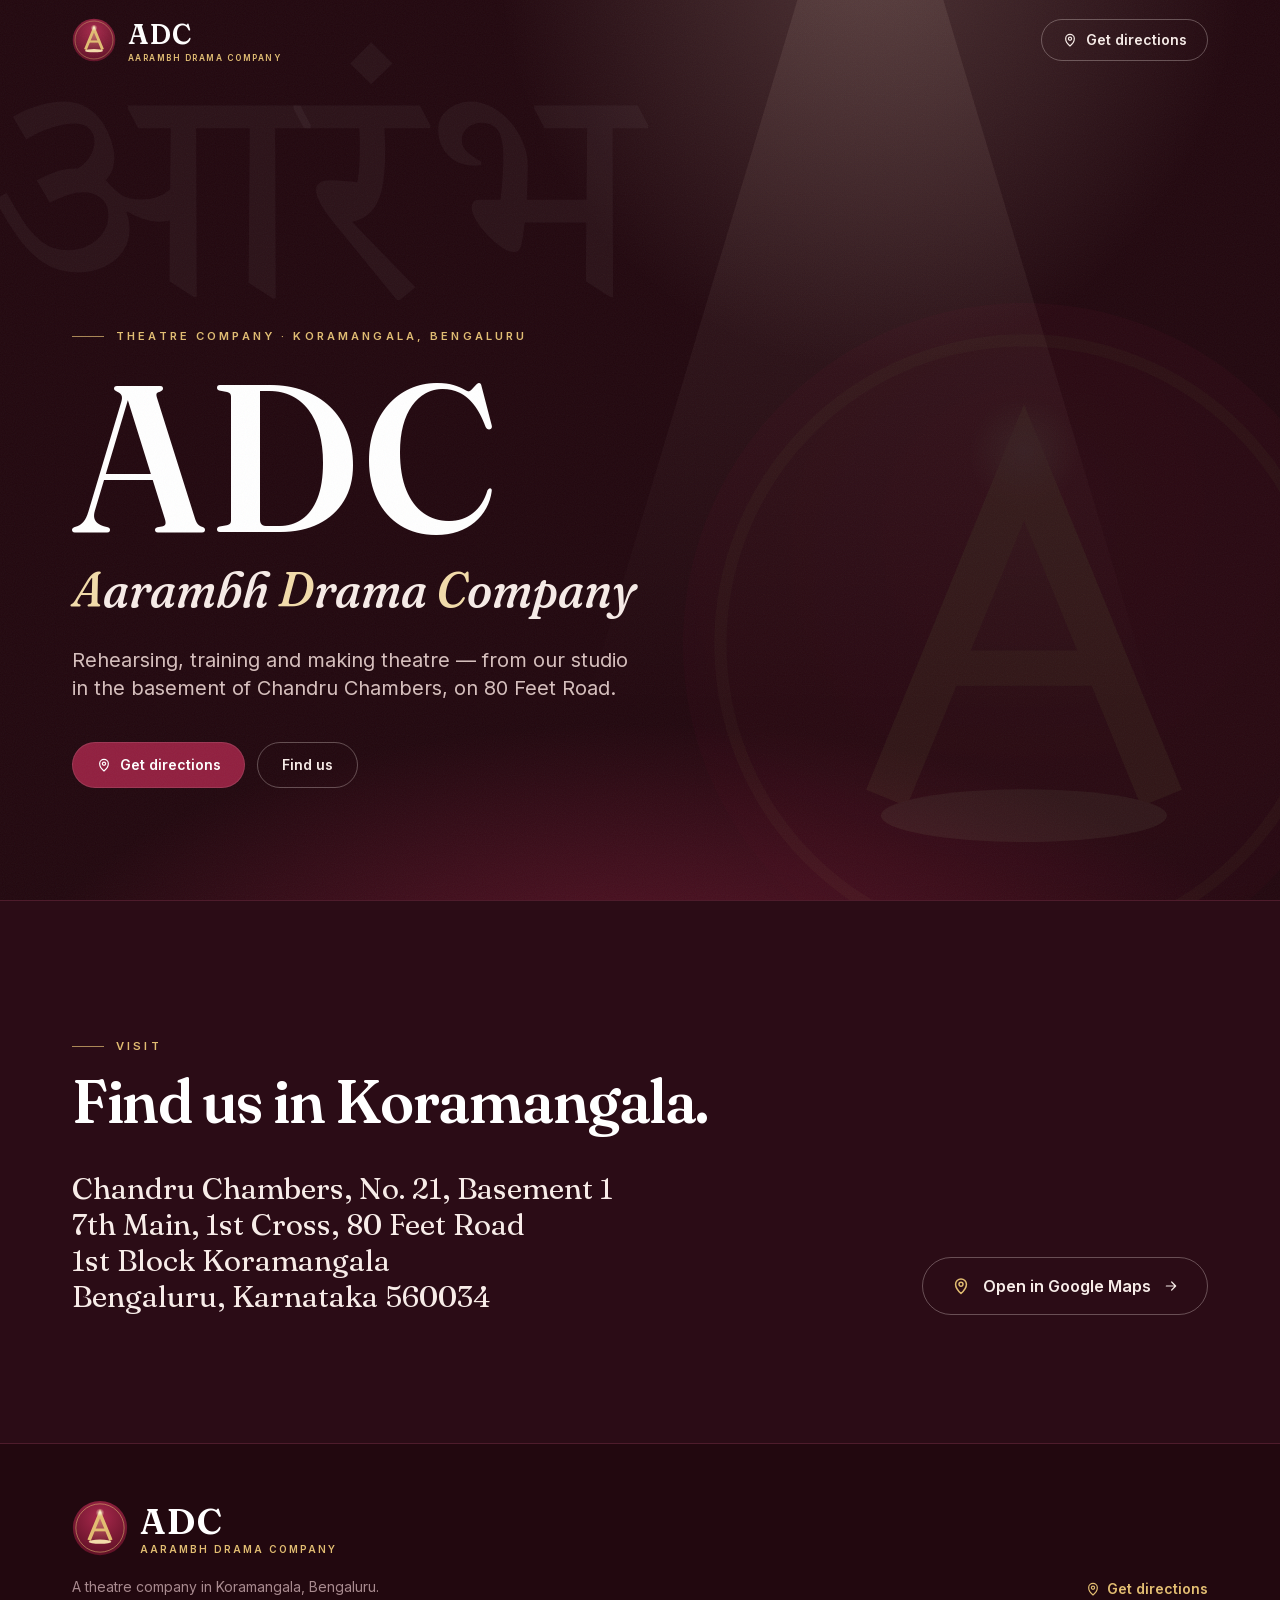
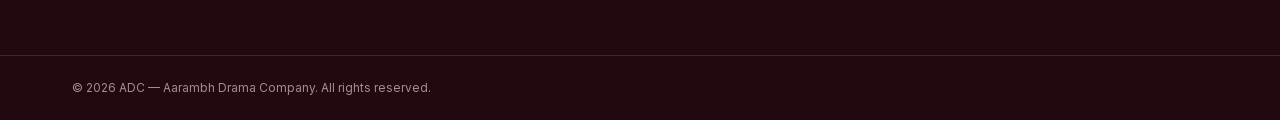
==== commit f985b320: "Deploy 2026-10-18 14:24 UTC Built from the microSaas monorepo (apps/aarambhdrama).  Co-Authored-By: " ====
--- a/index.html
+++ b/index.html
@@ -1 +1 @@
-<!DOCTYPE html><html lang="en-IN" class="__variable_3ef085 __variable_d8ebd1 __variable_57bfc7"><head><meta charSet="utf-8"/><meta name="viewport" content="width=device-width, initial-scale=1"/><link rel="preload" as="image" href="/icons/mark-9e692108.svg"/><link rel="stylesheet" href="/_next/static/css/33aa5bacaa22cecc.css" data-precedence="next"/><link rel="preload" as="script" fetchPriority="low" href="/_next/static/chunks/webpack-bf4ab1a71f17e4b8.js"/><script src="/_next/static/chunks/5b8f0dd8-8df0f8787c39d86d.js" async=""></script><script src="/_next/static/chunks/749-2449f47266f1c728.js" async=""></script><script src="/_next/static/chunks/main-app-c1b3ed4e00259830.js" async=""></script><script src="/_next/static/chunks/411-0c74b40d2d4493ef.js" async=""></script><script src="/_next/static/chunks/app/layout-99f171341ef06754.js" async=""></script><script src="/_next/static/chunks/app/not-found-4a835d72cedd2bf6.js" async=""></script><meta name="theme-color" content="#22080f"/><meta name="color-scheme" content="dark"/><title>Aarambh Drama Company — Theatre Company in Koramangala, Bengaluru</title><meta name="description" content="Aarambh Drama Company is a theatre company in Koramangala, Bengaluru — rehearsing, training and making theatre."/><meta name="application-name" content="Aarambh Drama Company"/><meta name="keywords" content="Aarambh Drama Company,theatre company Koramangala,theatre company Bengaluru,drama company Bengaluru"/><link rel="canonical" href="https://aarambhdrama.com/"/><meta name="format-detection" content="telephone=no"/><meta property="og:title" content="Aarambh Drama Company — a theatre company in Koramangala, Bengaluru"/><meta property="og:description" content="Aarambh Drama Company is a theatre company in Koramangala, Bengaluru — rehearsing, training and making theatre."/><meta property="og:site_name" content="Aarambh Drama Company"/><meta property="og:locale" content="en_IN"/><meta property="og:image" content="https://aarambhdrama.com/icons/og-c2596aec.png"/><meta property="og:image:width" content="1200"/><meta property="og:image:height" content="630"/><meta property="og:image:alt" content="Aarambh Drama Company — Koramangala, Bengaluru"/><meta property="og:type" content="website"/><meta name="twitter:card" content="summary_large_image"/><meta name="twitter:title" content="Aarambh Drama Company — a theatre company in Koramangala, Bengaluru"/><meta name="twitter:description" content="Aarambh Drama Company is a theatre company in Koramangala, Bengaluru — rehearsing, training and making theatre."/><meta name="twitter:image" content="https://aarambhdrama.com/icons/og-c2596aec.png"/><meta name="twitter:image:width" content="1200"/><meta name="twitter:image:height" content="630"/><meta name="twitter:image:alt" content="Aarambh Drama Company — Koramangala, Bengaluru"/><link rel="icon" href="/icons/mark-9e692108.svg" type="image/svg+xml"/><link rel="icon" href="/icons/favicon-822d0b16.ico" sizes="16x16 32x32 48x48"/><link rel="icon" href="/icons/favicon-32-a12ba2fc.png" sizes="32x32" type="image/png"/><link rel="icon" href="/icons/favicon-192-156a5a49.png" sizes="192x192" type="image/png"/><link rel="apple-touch-icon" href="/icons/apple-touch-icon-42898a5c.png" sizes="180x180"/><script src="/_next/static/chunks/polyfills-42372ed130431b0a.js" noModule=""></script></head><body class="grain min-h-screen"><a href="#main" class="sr-only z-[80] rounded-full bg-burgundy px-5 py-3 text-sm font-semibold text-white focus:not-sr-only focus:fixed focus:left-4 focus:top-4">Skip to content</a><header class="fixed inset-x-0 top-0 z-40 border-b transition-[background-color,border-color,backdrop-filter] duration-300 border-transparent"><div class="shell flex h-16 items-center justify-between gap-4 lg:h-20"><a class="-ml-1 rounded-lg p-1" aria-label="Aarambh Drama Company — home" href="/"><span class="flex items-center gap-3"><img src="/icons/mark-9e692108.svg" alt="" width="64" height="64" class="h-10 w-10 lg:h-11 lg:w-11"/><span class="flex flex-col leading-none"><span class="font-display font-semibold tracking-tight text-white text-xl lg:text-[1.35rem]">Aarambh</span><span class="mt-1 text-[0.58rem] font-semibold uppercase tracking-[0.26em] text-brass">Drama Company</span></span></span></a><a href="https://www.google.com/maps/search/?api=1&amp;query=Chandru%20Chambers%2C%20No.%2021%2C%20Basement%201%2C%207th%20Main%2C%201st%20Cross%2C%2080%20Feet%20Road%2C%201st%20Block%20Koramangala%2C%20Bengaluru%2C%20Karnataka%20560034" target="_blank" rel="noopener noreferrer" class="btn-ghost !px-4 !py-2.5 sm:!px-5"><svg viewBox="0 0 24 24" class="h-4 w-4" fill="none" stroke="currentColor" stroke-width="1.8" stroke-linecap="round" stroke-linejoin="round" aria-hidden="true"><path d="M12 21s-6.5-5.6-6.5-11a6.5 6.5 0 0 1 13 0C18.5 15.4 12 21 12 21Z M12 12.4a2.4 2.4 0 1 0 0-4.8 2.4 2.4 0 0 0 0 4.8Z"></path></svg><span class="hidden sm:inline">Get directions</span><span class="sm:hidden">Directions</span></a></div></header><main id="main"><section class="relative isolate flex min-h-[100svh] items-end overflow-hidden"><div class="absolute inset-0 -z-20 bg-[radial-gradient(42%_70%_at_68%_-8%,rgba(247,220,200,0.20),transparent_70%)]"></div><div class="absolute inset-0 -z-20 bg-[radial-gradient(70%_45%_at_50%_112%,rgba(145,31,63,0.55),transparent_70%)]"></div><div aria-hidden="true" class="absolute -top-24 left-[68%] -z-10 h-[120%] w-[46rem] -translate-x-1/2 bg-[linear-gradient(to_bottom,rgba(247,220,200,0.10),transparent_75%)] [clip-path:polygon(44%_0,56%_0,100%_100%,0_100%)]"></div><img src="/icons/mark-9e692108.svg" alt="" aria-hidden="true" width="64" height="64" class="pointer-events-none absolute -right-24 bottom-[-6rem] -z-10 h-[34rem] w-[34rem] select-none opacity-[0.07] sm:h-[44rem] sm:w-[44rem]"/><p aria-hidden="true" class="pointer-events-none absolute -left-4 top-20 -z-10 select-none font-deva text-[30vw] leading-none text-white/[0.04] sm:top-16 lg:text-[19rem]">आरंभ</p><div class="shell pb-16 pt-36 sm:pb-24 lg:pb-28"><p class="kicker">Theatre company · Koramangala, Bengaluru</p><h1 class="mt-6 font-display text-[3.4rem] font-semibold leading-[0.95] tracking-tight text-white sm:text-8xl lg:text-[7.5rem]">Aarambh<em class="mt-3 block text-[0.52em] font-medium leading-none text-brass-light">Drama Company</em></h1><p class="mt-8 max-w-xl text-lg leading-relaxed text-cream-dim text-pretty sm:text-xl">Rehearsing, training and making theatre — from our studio in the basement of Chandru Chambers, on 80 Feet Road.</p><div class="mt-10 flex flex-wrap gap-3"><a href="https://www.google.com/maps/search/?api=1&amp;query=Chandru%20Chambers%2C%20No.%2021%2C%20Basement%201%2C%207th%20Main%2C%201st%20Cross%2C%2080%20Feet%20Road%2C%201st%20Block%20Koramangala%2C%20Bengaluru%2C%20Karnataka%20560034" target="_blank" rel="noopener noreferrer" class="btn-primary"><svg viewBox="0 0 24 24" class="h-4 w-4" fill="none" stroke="currentColor" stroke-width="1.8" stroke-linecap="round" stroke-linejoin="round" aria-hidden="true"><path d="M12 21s-6.5-5.6-6.5-11a6.5 6.5 0 0 1 13 0C18.5 15.4 12 21 12 21Z M12 12.4a2.4 2.4 0 1 0 0-4.8 2.4 2.4 0 0 0 0 4.8Z"></path></svg>Get directions</a><a href="#visit" class="btn-ghost">Find us</a></div></div></section><section id="visit" class="scroll-mt-20 border-t border-wine-line bg-wine-2 py-24 sm:py-32"><div class="shell grid items-end gap-12 lg:grid-cols-[1fr_auto] lg:gap-20"><div><p class="kicker">Visit</p><h2 class="mt-4 max-w-2xl font-display text-4xl font-semibold leading-[1.08] tracking-tight text-white text-balance sm:text-6xl">Find us in Koramangala.</h2><address class="mt-10 font-display text-2xl not-italic leading-snug text-cream sm:text-3xl"><span class="block">Chandru Chambers, No. 21, Basement 1</span><span class="block">7th Main, 1st Cross, 80 Feet Road</span><span class="block">1st Block Koramangala</span><span class="block">Bengaluru, Karnataka 560034</span></address></div><a href="https://www.google.com/maps/search/?api=1&amp;query=Chandru%20Chambers%2C%20No.%2021%2C%20Basement%201%2C%207th%20Main%2C%201st%20Cross%2C%2080%20Feet%20Road%2C%201st%20Block%20Koramangala%2C%20Bengaluru%2C%20Karnataka%20560034" target="_blank" rel="noopener noreferrer" class="group inline-flex items-center gap-3 self-start rounded-full border border-cream/30 px-7 py-4 font-semibold text-cream transition hover:border-cream hover:bg-cream/5 lg:self-end"><svg viewBox="0 0 24 24" class="h-5 w-5 text-brass" fill="none" stroke="currentColor" stroke-width="1.8" stroke-linecap="round" stroke-linejoin="round" aria-hidden="true"><path d="M12 21s-6.5-5.6-6.5-11a6.5 6.5 0 0 1 13 0C18.5 15.4 12 21 12 21Z M12 12.4a2.4 2.4 0 1 0 0-4.8 2.4 2.4 0 0 0 0 4.8Z"></path></svg>Open in Google Maps<svg viewBox="0 0 24 24" class="h-4 w-4 transition-transform group-hover:translate-x-1" fill="none" stroke="currentColor" stroke-width="1.8" stroke-linecap="round" stroke-linejoin="round" aria-hidden="true"><path d="M5 12h14 M13 6l6 6-6 6"></path></svg></a></div></section></main><footer class="border-t border-wine-line bg-wine"><div class="shell flex flex-col gap-8 py-14 sm:flex-row sm:items-end sm:justify-between"><div><span class="flex items-center gap-3"><img src="/icons/mark-9e692108.svg" alt="" width="64" height="64" class="h-14 w-14"/><span class="flex flex-col leading-none"><span class="font-display font-semibold tracking-tight text-white text-3xl">Aarambh</span><span class="mt-1 text-[0.58rem] font-semibold uppercase tracking-[0.26em] text-brass">Drama Company</span></span></span><p class="mt-5 max-w-xs text-sm leading-relaxed text-cream-mut">A theatre company in Koramangala, Bengaluru.</p></div><a href="https://www.google.com/maps/search/?api=1&amp;query=Chandru%20Chambers%2C%20No.%2021%2C%20Basement%201%2C%207th%20Main%2C%201st%20Cross%2C%2080%20Feet%20Road%2C%201st%20Block%20Koramangala%2C%20Bengaluru%2C%20Karnataka%20560034" target="_blank" rel="noopener noreferrer" class="inline-flex items-center gap-1.5 text-sm font-semibold text-brass hover:text-brass-light"><svg viewBox="0 0 24 24" class="h-4 w-4" fill="none" stroke="currentColor" stroke-width="1.8" stroke-linecap="round" stroke-linejoin="round" aria-hidden="true"><path d="M12 21s-6.5-5.6-6.5-11a6.5 6.5 0 0 1 13 0C18.5 15.4 12 21 12 21Z M12 12.4a2.4 2.4 0 1 0 0-4.8 2.4 2.4 0 0 0 0 4.8Z"></path></svg>Get directions</a></div><div class="border-t border-wine-line"><p class="shell py-6 text-xs text-cream-mut">© <!-- -->2026<!-- --> <!-- -->Aarambh Drama Company<!-- -->. All rights reserved.</p></div></footer><script type="application/ld+json">{"@context":"https://schema.org","@type":"TheaterGroup","@id":"https://aarambhdrama.com/#company","name":"Aarambh Drama Company","alternateName":"ADC","url":"https://aarambhdrama.com/","logo":"https://aarambhdrama.com/icons/logo-512-bcb01d30.png","image":"https://aarambhdrama.com/icons/og-c2596aec.png","description":"Aarambh Drama Company is a theatre company in Koramangala, Bengaluru — rehearsing, training and making theatre.","address":{"@type":"PostalAddress","streetAddress":"Chandru Chambers, No. 21, Basement 1, 7th Main, 1st Cross, 80 Feet Road, 1st Block Koramangala","addressLocality":"Bengaluru","addressRegion":"Karnataka","postalCode":"560034","addressCountry":"IN"}}</script><script type="application/ld+json">{"@context":"https://schema.org","@type":"WebSite","@id":"https://aarambhdrama.com/#website","name":"Aarambh Drama Company","url":"https://aarambhdrama.com/","inLanguage":"en-IN","publisher":{"@id":"https://aarambhdrama.com/#company"}}</script><script src="/_next/static/chunks/webpack-bf4ab1a71f17e4b8.js" async=""></script><script>(self.__next_f=self.__next_f||[]).push([0]);self.__next_f.push([2,null])</script><script>self.__next_f.push([1,"1:HL[\"/_next/static/css/33aa5bacaa22cecc.css\",\"style\"]\n"])</script><script>self.__next_f.push([1,"2:I[6608,[],\"\"]\n4:I[9916,[\"411\",\"static/chunks/411-0c74b40d2d4493ef.js\",\"185\",\"static/chunks/app/layout-99f171341ef06754.js\"],\"Header\"]\n5:I[2728,[],\"\"]\n6:I[9836,[],\"\"]\n7:I[5411,[\"411\",\"static/chunks/411-0c74b40d2d4493ef.js\",\"160\",\"static/chunks/app/not-found-4a835d72cedd2bf6.js\"],\"\"]\n9:I[8907,[],\"\"]\na:[]\n"])</script><script>self.__next_f.push([1,"0:[\"$\",\"$L2\",null,{\"buildId\":\"_uytQvKwIDSYmlFZwiLx3\",\"assetPrefix\":\"\",\"urlParts\":[\"\",\"\"],\"initialTree\":[\"\",{\"children\":[\"__PAGE__\",{}]},\"$undefined\",\"$undefined\",true],\"initialSeedData\":[\"\",{\"children\":[\"__PAGE__\",{},[[\"$L3\",[[\"$\",\"section\",null,{\"className\":\"relative isolate flex min-h-[100svh] items-end overflow-hidden\",\"children\":[[\"$\",\"div\",null,{\"className\":\"absolute inset-0 -z-20 bg-[radial-gradient(42%_70%_at_68%_-8%,rgba(247,220,200,0.20),transparent_70%)]\"}],[\"$\",\"div\",null,{\"className\":\"absolute inset-0 -z-20 bg-[radial-gradient(70%_45%_at_50%_112%,rgba(145,31,63,0.55),transparent_70%)]\"}],[\"$\",\"div\",null,{\"aria-hidden\":true,\"className\":\"absolute -top-24 left-[68%] -z-10 h-[120%] w-[46rem] -translate-x-1/2 bg-[linear-gradient(to_bottom,rgba(247,220,200,0.10),transparent_75%)] [clip-path:polygon(44%_0,56%_0,100%_100%,0_100%)]\"}],[\"$\",\"img\",null,{\"src\":\"/icons/mark-9e692108.svg\",\"alt\":\"\",\"aria-hidden\":true,\"width\":64,\"height\":64,\"className\":\"pointer-events-none absolute -right-24 bottom-[-6rem] -z-10 h-[34rem] w-[34rem] select-none opacity-[0.07] sm:h-[44rem] sm:w-[44rem]\"}],[\"$\",\"p\",null,{\"aria-hidden\":true,\"className\":\"pointer-events-none absolute -left-4 top-20 -z-10 select-none font-deva text-[30vw] leading-none text-white/[0.04] sm:top-16 lg:text-[19rem]\",\"children\":\"आरंभ\"}],[\"$\",\"div\",null,{\"className\":\"shell pb-16 pt-36 sm:pb-24 lg:pb-28\",\"children\":[[\"$\",\"p\",null,{\"className\":\"kicker\",\"children\":\"Theatre company · Koramangala, Bengaluru\"}],[\"$\",\"h1\",null,{\"className\":\"mt-6 font-display text-[3.4rem] font-semibold leading-[0.95] tracking-tight text-white sm:text-8xl lg:text-[7.5rem]\",\"children\":[\"Aarambh\",[\"$\",\"em\",null,{\"className\":\"mt-3 block text-[0.52em] font-medium leading-none text-brass-light\",\"children\":\"Drama Company\"}]]}],[\"$\",\"p\",null,{\"className\":\"mt-8 max-w-xl text-lg leading-relaxed text-cream-dim text-pretty sm:text-xl\",\"children\":\"Rehearsing, training and making theatre — from our studio in the basement of Chandru Chambers, on 80 Feet Road.\"}],[\"$\",\"div\",null,{\"className\":\"mt-10 flex flex-wrap gap-3\",\"children\":[[\"$\",\"a\",null,{\"href\":\"https://www.google.com/maps/search/?api=1\u0026query=Chandru%20Chambers%2C%20No.%2021%2C%20Basement%201%2C%207th%20Main%2C%201st%20Cross%2C%2080%20Feet%20Road%2C%201st%20Block%20Koramangala%2C%20Bengaluru%2C%20Karnataka%20560034\",\"target\":\"_blank\",\"rel\":\"noopener noreferrer\",\"className\":\"btn-primary\",\"children\":[[\"$\",\"svg\",null,{\"viewBox\":\"0 0 24 24\",\"className\":\"h-4 w-4\",\"fill\":\"none\",\"stroke\":\"currentColor\",\"strokeWidth\":1.8,\"strokeLinecap\":\"round\",\"strokeLinejoin\":\"round\",\"aria-hidden\":true,\"children\":[\"$\",\"path\",null,{\"d\":\"M12 21s-6.5-5.6-6.5-11a6.5 6.5 0 0 1 13 0C18.5 15.4 12 21 12 21Z M12 12.4a2.4 2.4 0 1 0 0-4.8 2.4 2.4 0 0 0 0 4.8Z\"}]}],\"Get directions\"]}],[\"$\",\"a\",null,{\"href\":\"#visit\",\"className\":\"btn-ghost\",\"children\":\"Find us\"}]]}]]}]]}],[\"$\",\"section\",null,{\"id\":\"visit\",\"className\":\"scroll-mt-20 border-t border-wine-line bg-wine-2 py-24 sm:py-32\",\"children\":[\"$\",\"div\",null,{\"className\":\"shell grid items-end gap-12 lg:grid-cols-[1fr_auto] lg:gap-20\",\"children\":[[\"$\",\"div\",null,{\"children\":[[\"$\",\"p\",null,{\"className\":\"kicker\",\"children\":\"Visit\"}],[\"$\",\"h2\",null,{\"className\":\"mt-4 max-w-2xl font-display text-4xl font-semibold leading-[1.08] tracking-tight text-white text-balance sm:text-6xl\",\"children\":\"Find us in Koramangala.\"}],[\"$\",\"address\",null,{\"className\":\"mt-10 font-display text-2xl not-italic leading-snug text-cream sm:text-3xl\",\"children\":[[\"$\",\"span\",\"Chandru Chambers, No. 21, Basement 1\",{\"className\":\"block\",\"children\":\"Chandru Chambers, No. 21, Basement 1\"}],[\"$\",\"span\",\"7th Main, 1st Cross, 80 Feet Road\",{\"className\":\"block\",\"children\":\"7th Main, 1st Cross, 80 Feet Road\"}],[\"$\",\"span\",\"1st Block Koramangala\",{\"className\":\"block\",\"children\":\"1st Block Koramangala\"}],[\"$\",\"span\",\"Bengaluru, Karnataka 560034\",{\"className\":\"block\",\"children\":\"Bengaluru, Karnataka 560034\"}]]}]]}],[\"$\",\"a\",null,{\"href\":\"https://www.google.com/maps/search/?api=1\u0026query=Chandru%20Chambers%2C%20No.%2021%2C%20Basement%201%2C%207th%20Main%2C%201st%20Cross%2C%2080%20Feet%20Road%2C%201st%20Block%20Koramangala%2C%20Bengaluru%2C%20Karnataka%20560034\",\"target\":\"_blank\",\"rel\":\"noopener noreferrer\",\"className\":\"group inline-flex items-center gap-3 self-start rounded-full border border-cream/30 px-7 py-4 font-semibold text-cream transition hover:border-cream hover:bg-cream/5 lg:self-end\",\"children\":[[\"$\",\"svg\",null,{\"viewBox\":\"0 0 24 24\",\"className\":\"h-5 w-5 text-brass\",\"fill\":\"none\",\"stroke\":\"currentColor\",\"strokeWidth\":1.8,\"strokeLinecap\":\"round\",\"strokeLinejoin\":\"round\",\"aria-hidden\":true,\"children\":[\"$\",\"path\",null,{\"d\":\"M12 21s-6.5-5.6-6.5-11a6.5 6.5 0 0 1 13 0C18.5 15.4 12 21 12 21Z M12 12.4a2.4 2.4 0 1 0 0-4.8 2.4 2.4 0 0 0 0 4.8Z\"}]}],\"Open in Google Maps\",[\"$\",\"svg\",null,{\"viewBox\":\"0 0 24 24\",\"className\":\"h-4 w-4 transition-transform group-hover:translate-x-1\",\"fill\":\"none\",\"stroke\":\"currentColor\",\"strokeWidth\":1.8,\"strokeLinecap\":\"round\",\"strokeLinejoin\":\"round\",\"aria-hidden\":true,\"children\":[\"$\",\"path\",null,{\"d\":\"M5 12h14 M13 6l6 6-6 6\"}]}]]}]]}]}]],null],null],null]},[[[[\"$\",\"link\",\"0\",{\"rel\":\"stylesheet\",\"href\":\"/_next/static/css/33aa5bacaa22cecc.css\",\"precedence\":\"next\",\"crossOrigin\":\"$undefined\"}]],[\"$\",\"html\",null,{\"lang\":\"en-IN\",\"className\":\"__variable_3ef085 __variable_d8ebd1 __variable_57bfc7\",\"children\":[\"$\",\"body\",null,{\"className\":\"grain min-h-screen\",\"children\":[[\"$\",\"a\",null,{\"href\":\"#main\",\"className\":\"sr-only z-[80] rounded-full bg-burgundy px-5 py-3 text-sm font-semibold text-white focus:not-sr-only focus:fixed focus:left-4 focus:top-4\",\"children\":\"Skip to content\"}],[\"$\",\"$L4\",null,{}],[\"$\",\"main\",null,{\"id\":\"main\",\"children\":[\"$\",\"$L5\",null,{\"parallelRouterKey\":\"children\",\"segmentPath\":[\"children\"],\"error\":\"$undefined\",\"errorStyles\":\"$undefined\",\"errorScripts\":\"$undefined\",\"template\":[\"$\",\"$L6\",null,{}],\"templateStyles\":\"$undefined\",\"templateScripts\":\"$undefined\",\"notFound\":[\"$\",\"section\",null,{\"className\":\"spotlight flex min-h-[80vh] items-center pt-24\",\"children\":[\"$\",\"div\",null,{\"className\":\"shell text-center\",\"children\":[[\"$\",\"p\",null,{\"className\":\"kicker justify-center\",\"children\":\"Error 404\"}],[\"$\",\"h1\",null,{\"className\":\"mx-auto mt-6 max-w-3xl font-display text-5xl font-semibold leading-tight text-white text-balance sm:text-7xl\",\"children\":\"This scene isn’t in the script.\"}],[\"$\",\"p\",null,{\"className\":\"mx-auto mt-6 max-w-md text-lg text-cream-dim\",\"children\":\"The page you were looking for has left the stage.\"}],[\"$\",\"div\",null,{\"className\":\"mt-10 flex flex-wrap justify-center gap-3\",\"children\":[\"$\",\"$L7\",null,{\"href\":\"/\",\"className\":\"btn-primary\",\"children\":\"Back to the home page\"}]}]]}]}],\"notFoundStyles\":[]}]}],[\"$\",\"footer\",null,{\"className\":\"border-t border-wine-line bg-wine\",\"children\":[[\"$\",\"div\",null,{\"className\":\"shell flex flex-col gap-8 py-14 sm:flex-row sm:items-end sm:justify-between\",\"children\":[[\"$\",\"div\",null,{\"children\":[[\"$\",\"span\",null,{\"className\":\"flex items-center gap-3\",\"children\":[[\"$\",\"img\",null,{\"src\":\"/icons/mark-9e692108.svg\",\"alt\":\"\",\"width\":64,\"height\":64,\"className\":\"h-14 w-14\"}],[\"$\",\"span\",null,{\"className\":\"flex flex-col leading-none\",\"children\":[[\"$\",\"span\",null,{\"className\":\"font-display font-semibold tracking-tight text-white text-3xl\",\"children\":\"Aarambh\"}],[\"$\",\"span\",null,{\"className\":\"mt-1 text-[0.58rem] font-semibold uppercase tracking-[0.26em] text-brass\",\"children\":\"Drama Company\"}]]}]]}],[\"$\",\"p\",null,{\"className\":\"mt-5 max-w-xs text-sm leading-relaxed text-cream-mut\",\"children\":\"A theatre company in Koramangala, Bengaluru.\"}]]}],[\"$\",\"a\",null,{\"href\":\"https://www.google.com/maps/search/?api=1\u0026query=Chandru%20Chambers%2C%20No.%2021%2C%20Basement%201%2C%207th%20Main%2C%201st%20Cross%2C%2080%20Feet%20Road%2C%201st%20Block%20Koramangala%2C%20Bengaluru%2C%20Karnataka%20560034\",\"target\":\"_blank\",\"rel\":\"noopener noreferrer\",\"className\":\"inline-flex items-center gap-1.5 text-sm font-semibold text-brass hover:text-brass-light\",\"children\":[[\"$\",\"svg\",null,{\"viewBox\":\"0 0 24 24\",\"className\":\"h-4 w-4\",\"fill\":\"none\",\"stroke\":\"currentColor\",\"strokeWidth\":1.8,\"strokeLinecap\":\"round\",\"strokeLinejoin\":\"round\",\"aria-hidden\":true,\"children\":[\"$\",\"path\",null,{\"d\":\"M12 21s-6.5-5.6-6.5-11a6.5 6.5 0 0 1 13 0C18.5 15.4 12 21 12 21Z M12 12.4a2.4 2.4 0 1 0 0-4.8 2.4 2.4 0 0 0 0 4.8Z\"}]}],\"Get directions\"]}]]}],[\"$\",\"div\",null,{\"className\":\"border-t border-wine-line\",\"children\":[\"$\",\"p\",null,{\"className\":\"shell py-6 text-xs text-cream-mut\",\"children\":[\"© \",2026,\" \",\"Aarambh Drama Company\",\". All rights reserved.\"]}]}]]}],[\"$\",\"script\",null,{\"type\":\"application/ld+json\",\"dangerouslySetInnerHTML\":{\"__html\":\"{\\\"@context\\\":\\\"https://schema.org\\\",\\\"@type\\\":\\\"TheaterGroup\\\",\\\"@id\\\":\\\"https://aarambhdrama.com/#company\\\",\\\"name\\\":\\\"Aarambh Drama Company\\\",\\\"alternateName\\\":\\\"ADC\\\",\\\"url\\\":\\\"https://aarambhdrama.com/\\\",\\\"logo\\\":\\\"https://aarambhdrama.com/icons/logo-512-bcb01d30.png\\\",\\\"image\\\":\\\"https://aarambhdrama.com/icons/og-c2596aec.png\\\",\\\"description\\\":\\\"Aarambh Drama Company is a theatre company in Koramangala, Bengaluru — rehearsing, training and making theatre.\\\",\\\"address\\\":{\\\"@type\\\":\\\"PostalAddress\\\",\\\"streetAddress\\\":\\\"Chandru Chambers, No. 21, Basement 1, 7th Main, 1st Cross, 80 Feet Road, 1st Block Koramangala\\\",\\\"addressLocality\\\":\\\"Bengaluru\\\",\\\"addressRegion\\\":\\\"Karnataka\\\",\\\"postalCode\\\":\\\"560034\\\",\\\"addressCountry\\\":\\\"IN\\\"}}\"}}],[\"$\",\"script\",null,{\"type\":\"application/ld+json\",\"dangerouslySetInnerHTML\":{\"__html\":\"{\\\"@context\\\":\\\"https://schema.org\\\",\\\"@type\\\":\\\"WebSite\\\",\\\"@id\\\":\\\"https://aarambhdrama.com/#website\\\",\\\"name\\\":\\\"Aarambh Drama Company\\\",\\\"url\\\":\\\"https://aarambhdrama.com/\\\",\\\"inLanguage\\\":\\\"en-IN\\\",\\\"publisher\\\":{\\\"@id\\\":\\\"https://aarambhdrama.com/#company\\\"}}\"}}]]}]}]],null],null],\"couldBeIntercepted\":false,\"initialHead\":[null,\"$L8\"],\"globalErrorComponent\":\"$9\",\"missingSlots\":\"$Wa\"}]\n"])</script><script>self.__next_f.push([1,"8:[[\"$\",\"meta\",\"0\",{\"name\":\"viewport\",\"content\":\"width=device-width, initial-scale=1\"}],[\"$\",\"meta\",\"1\",{\"name\":\"theme-color\",\"content\":\"#22080f\"}],[\"$\",\"meta\",\"2\",{\"name\":\"color-scheme\",\"content\":\"dark\"}],[\"$\",\"meta\",\"3\",{\"charSet\":\"utf-8\"}],[\"$\",\"title\",\"4\",{\"children\":\"Aarambh Drama Company — Theatre Company in Koramangala, Bengaluru\"}],[\"$\",\"meta\",\"5\",{\"name\":\"description\",\"content\":\"Aarambh Drama Company is a theatre company in Koramangala, Bengaluru — rehearsing, training and making theatre.\"}],[\"$\",\"meta\",\"6\",{\"name\":\"application-name\",\"content\":\"Aarambh Drama Company\"}],[\"$\",\"meta\",\"7\",{\"name\":\"keywords\",\"content\":\"Aarambh Drama Company,theatre company Koramangala,theatre company Bengaluru,drama company Bengaluru\"}],[\"$\",\"link\",\"8\",{\"rel\":\"canonical\",\"href\":\"https://aarambhdrama.com/\"}],[\"$\",\"meta\",\"9\",{\"name\":\"format-detection\",\"content\":\"telephone=no\"}],[\"$\",\"meta\",\"10\",{\"property\":\"og:title\",\"content\":\"Aarambh Drama Company — a theatre company in Koramangala, Bengaluru\"}],[\"$\",\"meta\",\"11\",{\"property\":\"og:description\",\"content\":\"Aarambh Drama Company is a theatre company in Koramangala, Bengaluru — rehearsing, training and making theatre.\"}],[\"$\",\"meta\",\"12\",{\"property\":\"og:site_name\",\"content\":\"Aarambh Drama Company\"}],[\"$\",\"meta\",\"13\",{\"property\":\"og:locale\",\"content\":\"en_IN\"}],[\"$\",\"meta\",\"14\",{\"property\":\"og:image\",\"content\":\"https://aarambhdrama.com/icons/og-c2596aec.png\"}],[\"$\",\"meta\",\"15\",{\"property\":\"og:image:width\",\"content\":\"1200\"}],[\"$\",\"meta\",\"16\",{\"property\":\"og:image:height\",\"content\":\"630\"}],[\"$\",\"meta\",\"17\",{\"property\":\"og:image:alt\",\"content\":\"Aarambh Drama Company — Koramangala, Bengaluru\"}],[\"$\",\"meta\",\"18\",{\"property\":\"og:type\",\"content\":\"website\"}],[\"$\",\"meta\",\"19\",{\"name\":\"twitter:card\",\"content\":\"summary_large_image\"}],[\"$\",\"meta\",\"20\",{\"name\":\"twitter:title\",\"content\":\"Aarambh Drama Company — a theatre company in Koramangala, Bengaluru\"}],[\"$\",\"meta\",\"21\",{\"name\":\"twitter:description\",\"content\":\"Aarambh Drama Company is a theatre company in Koramangala, Bengaluru — rehearsing, training and making theatre.\"}],[\"$\",\"meta\",\"22\",{\"name\":\"twitter:image\",\"content\":\"https://aarambhdrama.com/icons/og-c2596aec.png\"}],[\"$\",\"meta\",\"23\",{\"name\":\"twitter:image:width\",\"content\":\"1200\"}],[\"$\",\"meta\",\"24\",{\"name\":\"twitter:image:height\",\"content\":\"630\"}],[\"$\",\"meta\",\"25\",{\"name\":\"twitter:image:alt\",\"content\":\"Aarambh Drama Company — Koramangala, Bengaluru\"}],[\"$\",\"link\",\"26\",{\"rel\":\"icon\",\"href\":\"/icons/mark-9e692108.svg\",\"type\":\"image/svg+xml\"}],[\"$\",\"link\",\"27\",{\"rel\":\"icon\",\"href\":\"/icons/favicon-822d0b16.ico\",\"sizes\":\"16x16 32x32 48x48\"}],[\"$\",\"link\",\"28\",{\"rel\":\"icon\",\"href\":\"/icons/favicon-32-a12ba2fc.png\",\"sizes\":\"32x32\",\"type\":\"image/png\"}],[\"$\",\"link\",\"29\",{\"rel\":\"icon\",\"href\":\"/icons/favicon-192-156a5a49.png\",\"sizes\":\"192x192\",\"type\":\"image/png\"}],[\"$\",\"link\",\"30\",{\"rel\":\"apple-touch-icon\",\"href\":\"/icons/apple-touch-icon-42898a5c.png\",\"sizes\":\"180x180\"}]]\n"])</script><script>self.__next_f.push([1,"3:null\n"])</script></body></html>+<!DOCTYPE html><html lang="en-IN" class="__variable_3ef085 __variable_d8ebd1 __variable_57bfc7"><head><meta charSet="utf-8"/><meta name="viewport" content="width=device-width, initial-scale=1"/><link rel="preload" as="image" href="/icons/mark-9e692108.svg"/><link rel="stylesheet" href="/_next/static/css/d2514a872cbf2395.css" data-precedence="next"/><link rel="preload" as="script" fetchPriority="low" href="/_next/static/chunks/webpack-bf4ab1a71f17e4b8.js"/><script src="/_next/static/chunks/5b8f0dd8-8df0f8787c39d86d.js" async=""></script><script src="/_next/static/chunks/749-2449f47266f1c728.js" async=""></script><script src="/_next/static/chunks/main-app-c1b3ed4e00259830.js" async=""></script><script src="/_next/static/chunks/411-0c74b40d2d4493ef.js" async=""></script><script src="/_next/static/chunks/app/layout-3bb64b90508d05bb.js" async=""></script><script src="/_next/static/chunks/app/not-found-4a835d72cedd2bf6.js" async=""></script><meta name="theme-color" content="#22080f"/><meta name="color-scheme" content="dark"/><title>ADC — Aarambh Drama Company | Theatre in Koramangala, Bengaluru</title><meta name="description" content="ADC (Aarambh Drama Company) is a theatre company in Koramangala, Bengaluru — rehearsing, training and making theatre."/><meta name="application-name" content="ADC"/><meta name="keywords" content="ADC,ADC theatre,ADC Bengaluru,Aarambh Drama Company,theatre company Koramangala,theatre company Bengaluru,drama company Bengaluru"/><link rel="canonical" href="https://aarambhdrama.com/"/><meta name="format-detection" content="telephone=no"/><meta property="og:title" content="ADC — Aarambh Drama Company · a theatre company in Koramangala, Bengaluru"/><meta property="og:description" content="ADC (Aarambh Drama Company) is a theatre company in Koramangala, Bengaluru — rehearsing, training and making theatre."/><meta property="og:site_name" content="ADC — Aarambh Drama Company"/><meta property="og:locale" content="en_IN"/><meta property="og:image" content="https://aarambhdrama.com/icons/og-ae632211.png"/><meta property="og:image:width" content="1200"/><meta property="og:image:height" content="630"/><meta property="og:image:alt" content="ADC — Aarambh Drama Company — Koramangala, Bengaluru"/><meta property="og:type" content="website"/><meta name="twitter:card" content="summary_large_image"/><meta name="twitter:title" content="ADC — Aarambh Drama Company · a theatre company in Koramangala, Bengaluru"/><meta name="twitter:description" content="ADC (Aarambh Drama Company) is a theatre company in Koramangala, Bengaluru — rehearsing, training and making theatre."/><meta name="twitter:image" content="https://aarambhdrama.com/icons/og-ae632211.png"/><meta name="twitter:image:width" content="1200"/><meta name="twitter:image:height" content="630"/><meta name="twitter:image:alt" content="ADC — Aarambh Drama Company — Koramangala, Bengaluru"/><link rel="icon" href="/icons/mark-9e692108.svg" type="image/svg+xml"/><link rel="icon" href="/icons/favicon-822d0b16.ico" sizes="16x16 32x32 48x48"/><link rel="icon" href="/icons/favicon-32-a12ba2fc.png" sizes="32x32" type="image/png"/><link rel="icon" href="/icons/favicon-192-156a5a49.png" sizes="192x192" type="image/png"/><link rel="apple-touch-icon" href="/icons/apple-touch-icon-42898a5c.png" sizes="180x180"/><script src="/_next/static/chunks/polyfills-42372ed130431b0a.js" noModule=""></script></head><body class="grain min-h-screen"><a href="#main" class="sr-only z-[80] rounded-full bg-burgundy px-5 py-3 text-sm font-semibold text-white focus:not-sr-only focus:fixed focus:left-4 focus:top-4">Skip to content</a><header class="fixed inset-x-0 top-0 z-40 border-b transition-[background-color,border-color,backdrop-filter] duration-300 border-transparent"><div class="shell flex h-16 items-center justify-between gap-4 lg:h-20"><a class="-ml-1 rounded-lg p-1" aria-label="ADC — Aarambh Drama Company — home" href="/"><span class="flex items-center gap-3"><img src="/icons/mark-9e692108.svg" alt="" width="64" height="64" class="h-10 w-10 lg:h-11 lg:w-11"/><span class="flex flex-col leading-none"><span class="font-display font-semibold tracking-[0.04em] text-white text-2xl lg:text-[1.75rem]">ADC</span><span class="mt-1 font-semibold uppercase text-brass text-[0.52rem] tracking-[0.18em]">Aarambh Drama Company</span></span></span></a><a href="https://www.google.com/maps/search/?api=1&amp;query=Chandru%20Chambers%2C%20No.%2021%2C%20Basement%201%2C%207th%20Main%2C%201st%20Cross%2C%2080%20Feet%20Road%2C%201st%20Block%20Koramangala%2C%20Bengaluru%2C%20Karnataka%20560034" target="_blank" rel="noopener noreferrer" class="btn-ghost !px-4 !py-2.5 sm:!px-5"><svg viewBox="0 0 24 24" class="h-4 w-4" fill="none" stroke="currentColor" stroke-width="1.8" stroke-linecap="round" stroke-linejoin="round" aria-hidden="true"><path d="M12 21s-6.5-5.6-6.5-11a6.5 6.5 0 0 1 13 0C18.5 15.4 12 21 12 21Z M12 12.4a2.4 2.4 0 1 0 0-4.8 2.4 2.4 0 0 0 0 4.8Z"></path></svg><span class="hidden sm:inline">Get directions</span><span class="sm:hidden">Directions</span></a></div></header><main id="main"><section class="relative isolate flex min-h-[100svh] items-end overflow-hidden"><div class="absolute inset-0 -z-20 bg-[radial-gradient(42%_70%_at_68%_-8%,rgba(247,220,200,0.20),transparent_70%)]"></div><div class="absolute inset-0 -z-20 bg-[radial-gradient(70%_45%_at_50%_112%,rgba(145,31,63,0.55),transparent_70%)]"></div><div aria-hidden="true" class="absolute -top-24 left-[68%] -z-10 h-[120%] w-[46rem] -translate-x-1/2 bg-[linear-gradient(to_bottom,rgba(247,220,200,0.10),transparent_75%)] [clip-path:polygon(44%_0,56%_0,100%_100%,0_100%)]"></div><img src="/icons/mark-9e692108.svg" alt="" aria-hidden="true" width="64" height="64" class="pointer-events-none absolute -right-24 bottom-[-6rem] -z-10 h-[34rem] w-[34rem] select-none opacity-[0.07] sm:h-[44rem] sm:w-[44rem]"/><p aria-hidden="true" class="pointer-events-none absolute -left-4 top-20 -z-10 select-none font-deva text-[30vw] leading-none text-white/[0.04] sm:top-16 lg:text-[19rem]">आरंभ</p><div class="shell pb-16 pt-36 sm:pb-24 lg:pb-28"><p class="kicker">Theatre company · Koramangala, Bengaluru</p><h1 class="mt-6 font-display font-semibold text-white"><span class="block text-[6rem] leading-[0.85] tracking-[0.02em] sm:text-[10rem] lg:text-[13rem]">ADC</span><span class="mt-5 block text-2xl font-medium italic leading-tight text-cream sm:text-4xl lg:text-5xl"><span class="text-brass-light">A</span>arambh <span class="text-brass-light">D</span>rama<!-- --> <span class="text-brass-light">C</span>ompany</span></h1><p class="mt-8 max-w-xl text-lg leading-relaxed text-cream-dim text-pretty sm:text-xl">Rehearsing, training and making theatre — from our studio in the basement of Chandru Chambers, on 80 Feet Road.</p><div class="mt-10 flex flex-wrap gap-3"><a href="https://www.google.com/maps/search/?api=1&amp;query=Chandru%20Chambers%2C%20No.%2021%2C%20Basement%201%2C%207th%20Main%2C%201st%20Cross%2C%2080%20Feet%20Road%2C%201st%20Block%20Koramangala%2C%20Bengaluru%2C%20Karnataka%20560034" target="_blank" rel="noopener noreferrer" class="btn-primary"><svg viewBox="0 0 24 24" class="h-4 w-4" fill="none" stroke="currentColor" stroke-width="1.8" stroke-linecap="round" stroke-linejoin="round" aria-hidden="true"><path d="M12 21s-6.5-5.6-6.5-11a6.5 6.5 0 0 1 13 0C18.5 15.4 12 21 12 21Z M12 12.4a2.4 2.4 0 1 0 0-4.8 2.4 2.4 0 0 0 0 4.8Z"></path></svg>Get directions</a><a href="#visit" class="btn-ghost">Find us</a></div></div></section><section id="visit" class="scroll-mt-20 border-t border-wine-line bg-wine-2 py-24 sm:py-32"><div class="shell grid items-end gap-12 lg:grid-cols-[1fr_auto] lg:gap-20"><div><p class="kicker">Visit</p><h2 class="mt-4 max-w-2xl font-display text-4xl font-semibold leading-[1.08] tracking-tight text-white text-balance sm:text-6xl">Find us in Koramangala.</h2><address class="mt-10 font-display text-2xl not-italic leading-snug text-cream sm:text-3xl"><span class="block">Chandru Chambers, No. 21, Basement 1</span><span class="block">7th Main, 1st Cross, 80 Feet Road</span><span class="block">1st Block Koramangala</span><span class="block">Bengaluru, Karnataka 560034</span></address></div><a href="https://www.google.com/maps/search/?api=1&amp;query=Chandru%20Chambers%2C%20No.%2021%2C%20Basement%201%2C%207th%20Main%2C%201st%20Cross%2C%2080%20Feet%20Road%2C%201st%20Block%20Koramangala%2C%20Bengaluru%2C%20Karnataka%20560034" target="_blank" rel="noopener noreferrer" class="group inline-flex items-center gap-3 self-start rounded-full border border-cream/30 px-7 py-4 font-semibold text-cream transition hover:border-cream hover:bg-cream/5 lg:self-end"><svg viewBox="0 0 24 24" class="h-5 w-5 text-brass" fill="none" stroke="currentColor" stroke-width="1.8" stroke-linecap="round" stroke-linejoin="round" aria-hidden="true"><path d="M12 21s-6.5-5.6-6.5-11a6.5 6.5 0 0 1 13 0C18.5 15.4 12 21 12 21Z M12 12.4a2.4 2.4 0 1 0 0-4.8 2.4 2.4 0 0 0 0 4.8Z"></path></svg>Open in Google Maps<svg viewBox="0 0 24 24" class="h-4 w-4 transition-transform group-hover:translate-x-1" fill="none" stroke="currentColor" stroke-width="1.8" stroke-linecap="round" stroke-linejoin="round" aria-hidden="true"><path d="M5 12h14 M13 6l6 6-6 6"></path></svg></a></div></section></main><footer class="border-t border-wine-line bg-wine"><div class="shell flex flex-col gap-8 py-14 sm:flex-row sm:items-end sm:justify-between"><div><span class="flex items-center gap-3"><img src="/icons/mark-9e692108.svg" alt="" width="64" height="64" class="h-14 w-14"/><span class="flex flex-col leading-none"><span class="font-display font-semibold tracking-[0.04em] text-white text-4xl">ADC</span><span class="mt-1 font-semibold uppercase text-brass text-[0.62rem] tracking-[0.2em]">Aarambh Drama Company</span></span></span><p class="mt-5 max-w-xs text-sm leading-relaxed text-cream-mut">A theatre company in Koramangala, Bengaluru.</p></div><a href="https://www.google.com/maps/search/?api=1&amp;query=Chandru%20Chambers%2C%20No.%2021%2C%20Basement%201%2C%207th%20Main%2C%201st%20Cross%2C%2080%20Feet%20Road%2C%201st%20Block%20Koramangala%2C%20Bengaluru%2C%20Karnataka%20560034" target="_blank" rel="noopener noreferrer" class="inline-flex items-center gap-1.5 text-sm font-semibold text-brass hover:text-brass-light"><svg viewBox="0 0 24 24" class="h-4 w-4" fill="none" stroke="currentColor" stroke-width="1.8" stroke-linecap="round" stroke-linejoin="round" aria-hidden="true"><path d="M12 21s-6.5-5.6-6.5-11a6.5 6.5 0 0 1 13 0C18.5 15.4 12 21 12 21Z M12 12.4a2.4 2.4 0 1 0 0-4.8 2.4 2.4 0 0 0 0 4.8Z"></path></svg>Get directions</a></div><div class="border-t border-wine-line"><p class="shell py-6 text-xs text-cream-mut">© <!-- -->2026<!-- --> <!-- -->ADC — Aarambh Drama Company<!-- -->. All rights reserved.</p></div></footer><script type="application/ld+json">{"@context":"https://schema.org","@type":"TheaterGroup","@id":"https://aarambhdrama.com/#company","name":"Aarambh Drama Company","alternateName":"ADC","url":"https://aarambhdrama.com/","logo":"https://aarambhdrama.com/icons/logo-512-bcb01d30.png","image":"https://aarambhdrama.com/icons/og-ae632211.png","description":"ADC (Aarambh Drama Company) is a theatre company in Koramangala, Bengaluru — rehearsing, training and making theatre.","address":{"@type":"PostalAddress","streetAddress":"Chandru Chambers, No. 21, Basement 1, 7th Main, 1st Cross, 80 Feet Road, 1st Block Koramangala","addressLocality":"Bengaluru","addressRegion":"Karnataka","postalCode":"560034","addressCountry":"IN"}}</script><script type="application/ld+json">{"@context":"https://schema.org","@type":"WebSite","@id":"https://aarambhdrama.com/#website","name":"ADC","alternateName":["Aarambh Drama Company","ADC — Aarambh Drama Company"],"url":"https://aarambhdrama.com/","inLanguage":"en-IN","publisher":{"@id":"https://aarambhdrama.com/#company"}}</script><script src="/_next/static/chunks/webpack-bf4ab1a71f17e4b8.js" async=""></script><script>(self.__next_f=self.__next_f||[]).push([0]);self.__next_f.push([2,null])</script><script>self.__next_f.push([1,"1:HL[\"/_next/static/css/d2514a872cbf2395.css\",\"style\"]\n"])</script><script>self.__next_f.push([1,"2:I[6608,[],\"\"]\n4:I[9916,[\"411\",\"static/chunks/411-0c74b40d2d4493ef.js\",\"185\",\"static/chunks/app/layout-3bb64b90508d05bb.js\"],\"Header\"]\n5:I[2728,[],\"\"]\n6:I[9836,[],\"\"]\n7:I[5411,[\"411\",\"static/chunks/411-0c74b40d2d4493ef.js\",\"160\",\"static/chunks/app/not-found-4a835d72cedd2bf6.js\"],\"\"]\n9:I[8907,[],\"\"]\na:[]\n"])</script><script>self.__next_f.push([1,"0:[\"$\",\"$L2\",null,{\"buildId\":\"blf_8Ep5t5q4a-fSLLHcy\",\"assetPrefix\":\"\",\"urlParts\":[\"\",\"\"],\"initialTree\":[\"\",{\"children\":[\"__PAGE__\",{}]},\"$undefined\",\"$undefined\",true],\"initialSeedData\":[\"\",{\"children\":[\"__PAGE__\",{},[[\"$L3\",[[\"$\",\"section\",null,{\"className\":\"relative isolate flex min-h-[100svh] items-end overflow-hidden\",\"children\":[[\"$\",\"div\",null,{\"className\":\"absolute inset-0 -z-20 bg-[radial-gradient(42%_70%_at_68%_-8%,rgba(247,220,200,0.20),transparent_70%)]\"}],[\"$\",\"div\",null,{\"className\":\"absolute inset-0 -z-20 bg-[radial-gradient(70%_45%_at_50%_112%,rgba(145,31,63,0.55),transparent_70%)]\"}],[\"$\",\"div\",null,{\"aria-hidden\":true,\"className\":\"absolute -top-24 left-[68%] -z-10 h-[120%] w-[46rem] -translate-x-1/2 bg-[linear-gradient(to_bottom,rgba(247,220,200,0.10),transparent_75%)] [clip-path:polygon(44%_0,56%_0,100%_100%,0_100%)]\"}],[\"$\",\"img\",null,{\"src\":\"/icons/mark-9e692108.svg\",\"alt\":\"\",\"aria-hidden\":true,\"width\":64,\"height\":64,\"className\":\"pointer-events-none absolute -right-24 bottom-[-6rem] -z-10 h-[34rem] w-[34rem] select-none opacity-[0.07] sm:h-[44rem] sm:w-[44rem]\"}],[\"$\",\"p\",null,{\"aria-hidden\":true,\"className\":\"pointer-events-none absolute -left-4 top-20 -z-10 select-none font-deva text-[30vw] leading-none text-white/[0.04] sm:top-16 lg:text-[19rem]\",\"children\":\"आरंभ\"}],[\"$\",\"div\",null,{\"className\":\"shell pb-16 pt-36 sm:pb-24 lg:pb-28\",\"children\":[[\"$\",\"p\",null,{\"className\":\"kicker\",\"children\":\"Theatre company · Koramangala, Bengaluru\"}],[\"$\",\"h1\",null,{\"className\":\"mt-6 font-display font-semibold text-white\",\"children\":[[\"$\",\"span\",null,{\"className\":\"block text-[6rem] leading-[0.85] tracking-[0.02em] sm:text-[10rem] lg:text-[13rem]\",\"children\":\"ADC\"}],[\"$\",\"span\",null,{\"className\":\"mt-5 block text-2xl font-medium italic leading-tight text-cream sm:text-4xl lg:text-5xl\",\"children\":[[\"$\",\"span\",null,{\"className\":\"text-brass-light\",\"children\":\"A\"}],\"arambh \",[\"$\",\"span\",null,{\"className\":\"text-brass-light\",\"children\":\"D\"}],\"rama\",\" \",[\"$\",\"span\",null,{\"className\":\"text-brass-light\",\"children\":\"C\"}],\"ompany\"]}]]}],[\"$\",\"p\",null,{\"className\":\"mt-8 max-w-xl text-lg leading-relaxed text-cream-dim text-pretty sm:text-xl\",\"children\":\"Rehearsing, training and making theatre — from our studio in the basement of Chandru Chambers, on 80 Feet Road.\"}],[\"$\",\"div\",null,{\"className\":\"mt-10 flex flex-wrap gap-3\",\"children\":[[\"$\",\"a\",null,{\"href\":\"https://www.google.com/maps/search/?api=1\u0026query=Chandru%20Chambers%2C%20No.%2021%2C%20Basement%201%2C%207th%20Main%2C%201st%20Cross%2C%2080%20Feet%20Road%2C%201st%20Block%20Koramangala%2C%20Bengaluru%2C%20Karnataka%20560034\",\"target\":\"_blank\",\"rel\":\"noopener noreferrer\",\"className\":\"btn-primary\",\"children\":[[\"$\",\"svg\",null,{\"viewBox\":\"0 0 24 24\",\"className\":\"h-4 w-4\",\"fill\":\"none\",\"stroke\":\"currentColor\",\"strokeWidth\":1.8,\"strokeLinecap\":\"round\",\"strokeLinejoin\":\"round\",\"aria-hidden\":true,\"children\":[\"$\",\"path\",null,{\"d\":\"M12 21s-6.5-5.6-6.5-11a6.5 6.5 0 0 1 13 0C18.5 15.4 12 21 12 21Z M12 12.4a2.4 2.4 0 1 0 0-4.8 2.4 2.4 0 0 0 0 4.8Z\"}]}],\"Get directions\"]}],[\"$\",\"a\",null,{\"href\":\"#visit\",\"className\":\"btn-ghost\",\"children\":\"Find us\"}]]}]]}]]}],[\"$\",\"section\",null,{\"id\":\"visit\",\"className\":\"scroll-mt-20 border-t border-wine-line bg-wine-2 py-24 sm:py-32\",\"children\":[\"$\",\"div\",null,{\"className\":\"shell grid items-end gap-12 lg:grid-cols-[1fr_auto] lg:gap-20\",\"children\":[[\"$\",\"div\",null,{\"children\":[[\"$\",\"p\",null,{\"className\":\"kicker\",\"children\":\"Visit\"}],[\"$\",\"h2\",null,{\"className\":\"mt-4 max-w-2xl font-display text-4xl font-semibold leading-[1.08] tracking-tight text-white text-balance sm:text-6xl\",\"children\":\"Find us in Koramangala.\"}],[\"$\",\"address\",null,{\"className\":\"mt-10 font-display text-2xl not-italic leading-snug text-cream sm:text-3xl\",\"children\":[[\"$\",\"span\",\"Chandru Chambers, No. 21, Basement 1\",{\"className\":\"block\",\"children\":\"Chandru Chambers, No. 21, Basement 1\"}],[\"$\",\"span\",\"7th Main, 1st Cross, 80 Feet Road\",{\"className\":\"block\",\"children\":\"7th Main, 1st Cross, 80 Feet Road\"}],[\"$\",\"span\",\"1st Block Koramangala\",{\"className\":\"block\",\"children\":\"1st Block Koramangala\"}],[\"$\",\"span\",\"Bengaluru, Karnataka 560034\",{\"className\":\"block\",\"children\":\"Bengaluru, Karnataka 560034\"}]]}]]}],[\"$\",\"a\",null,{\"href\":\"https://www.google.com/maps/search/?api=1\u0026query=Chandru%20Chambers%2C%20No.%2021%2C%20Basement%201%2C%207th%20Main%2C%201st%20Cross%2C%2080%20Feet%20Road%2C%201st%20Block%20Koramangala%2C%20Bengaluru%2C%20Karnataka%20560034\",\"target\":\"_blank\",\"rel\":\"noopener noreferrer\",\"className\":\"group inline-flex items-center gap-3 self-start rounded-full border border-cream/30 px-7 py-4 font-semibold text-cream transition hover:border-cream hover:bg-cream/5 lg:self-end\",\"children\":[[\"$\",\"svg\",null,{\"viewBox\":\"0 0 24 24\",\"className\":\"h-5 w-5 text-brass\",\"fill\":\"none\",\"stroke\":\"currentColor\",\"strokeWidth\":1.8,\"strokeLinecap\":\"round\",\"strokeLinejoin\":\"round\",\"aria-hidden\":true,\"children\":[\"$\",\"path\",null,{\"d\":\"M12 21s-6.5-5.6-6.5-11a6.5 6.5 0 0 1 13 0C18.5 15.4 12 21 12 21Z M12 12.4a2.4 2.4 0 1 0 0-4.8 2.4 2.4 0 0 0 0 4.8Z\"}]}],\"Open in Google Maps\",[\"$\",\"svg\",null,{\"viewBox\":\"0 0 24 24\",\"className\":\"h-4 w-4 transition-transform group-hover:translate-x-1\",\"fill\":\"none\",\"stroke\":\"currentColor\",\"strokeWidth\":1.8,\"strokeLinecap\":\"round\",\"strokeLinejoin\":\"round\",\"aria-hidden\":true,\"children\":[\"$\",\"path\",null,{\"d\":\"M5 12h14 M13 6l6 6-6 6\"}]}]]}]]}]}]],null],null],null]},[[[[\"$\",\"link\",\"0\",{\"rel\":\"stylesheet\",\"href\":\"/_next/static/css/d2514a872cbf2395.css\",\"precedence\":\"next\",\"crossOrigin\":\"$undefined\"}]],[\"$\",\"html\",null,{\"lang\":\"en-IN\",\"className\":\"__variable_3ef085 __variable_d8ebd1 __variable_57bfc7\",\"children\":[\"$\",\"body\",null,{\"className\":\"grain min-h-screen\",\"children\":[[\"$\",\"a\",null,{\"href\":\"#main\",\"className\":\"sr-only z-[80] rounded-full bg-burgundy px-5 py-3 text-sm font-semibold text-white focus:not-sr-only focus:fixed focus:left-4 focus:top-4\",\"children\":\"Skip to content\"}],[\"$\",\"$L4\",null,{}],[\"$\",\"main\",null,{\"id\":\"main\",\"children\":[\"$\",\"$L5\",null,{\"parallelRouterKey\":\"children\",\"segmentPath\":[\"children\"],\"error\":\"$undefined\",\"errorStyles\":\"$undefined\",\"errorScripts\":\"$undefined\",\"template\":[\"$\",\"$L6\",null,{}],\"templateStyles\":\"$undefined\",\"templateScripts\":\"$undefined\",\"notFound\":[\"$\",\"section\",null,{\"className\":\"spotlight flex min-h-[80vh] items-center pt-24\",\"children\":[\"$\",\"div\",null,{\"className\":\"shell text-center\",\"children\":[[\"$\",\"p\",null,{\"className\":\"kicker justify-center\",\"children\":\"Error 404\"}],[\"$\",\"h1\",null,{\"className\":\"mx-auto mt-6 max-w-3xl font-display text-5xl font-semibold leading-tight text-white text-balance sm:text-7xl\",\"children\":\"This scene isn’t in the script.\"}],[\"$\",\"p\",null,{\"className\":\"mx-auto mt-6 max-w-md text-lg text-cream-dim\",\"children\":\"The page you were looking for has left the stage.\"}],[\"$\",\"div\",null,{\"className\":\"mt-10 flex flex-wrap justify-center gap-3\",\"children\":[\"$\",\"$L7\",null,{\"href\":\"/\",\"className\":\"btn-primary\",\"children\":\"Back to the home page\"}]}]]}]}],\"notFoundStyles\":[]}]}],[\"$\",\"footer\",null,{\"className\":\"border-t border-wine-line bg-wine\",\"children\":[[\"$\",\"div\",null,{\"className\":\"shell flex flex-col gap-8 py-14 sm:flex-row sm:items-end sm:justify-between\",\"children\":[[\"$\",\"div\",null,{\"children\":[[\"$\",\"span\",null,{\"className\":\"flex items-center gap-3\",\"children\":[[\"$\",\"img\",null,{\"src\":\"/icons/mark-9e692108.svg\",\"alt\":\"\",\"width\":64,\"height\":64,\"className\":\"h-14 w-14\"}],[\"$\",\"span\",null,{\"className\":\"flex flex-col leading-none\",\"children\":[[\"$\",\"span\",null,{\"className\":\"font-display font-semibold tracking-[0.04em] text-white text-4xl\",\"children\":\"ADC\"}],[\"$\",\"span\",null,{\"className\":\"mt-1 font-semibold uppercase text-brass text-[0.62rem] tracking-[0.2em]\",\"children\":\"Aarambh Drama Company\"}]]}]]}],[\"$\",\"p\",null,{\"className\":\"mt-5 max-w-xs text-sm leading-relaxed text-cream-mut\",\"children\":\"A theatre company in Koramangala, Bengaluru.\"}]]}],[\"$\",\"a\",null,{\"href\":\"https://www.google.com/maps/search/?api=1\u0026query=Chandru%20Chambers%2C%20No.%2021%2C%20Basement%201%2C%207th%20Main%2C%201st%20Cross%2C%2080%20Feet%20Road%2C%201st%20Block%20Koramangala%2C%20Bengaluru%2C%20Karnataka%20560034\",\"target\":\"_blank\",\"rel\":\"noopener noreferrer\",\"className\":\"inline-flex items-center gap-1.5 text-sm font-semibold text-brass hover:text-brass-light\",\"children\":[[\"$\",\"svg\",null,{\"viewBox\":\"0 0 24 24\",\"className\":\"h-4 w-4\",\"fill\":\"none\",\"stroke\":\"currentColor\",\"strokeWidth\":1.8,\"strokeLinecap\":\"round\",\"strokeLinejoin\":\"round\",\"aria-hidden\":true,\"children\":[\"$\",\"path\",null,{\"d\":\"M12 21s-6.5-5.6-6.5-11a6.5 6.5 0 0 1 13 0C18.5 15.4 12 21 12 21Z M12 12.4a2.4 2.4 0 1 0 0-4.8 2.4 2.4 0 0 0 0 4.8Z\"}]}],\"Get directions\"]}]]}],[\"$\",\"div\",null,{\"className\":\"border-t border-wine-line\",\"children\":[\"$\",\"p\",null,{\"className\":\"shell py-6 text-xs text-cream-mut\",\"children\":[\"© \",2026,\" \",\"ADC — Aarambh Drama Company\",\". All rights reserved.\"]}]}]]}],[\"$\",\"script\",null,{\"type\":\"application/ld+json\",\"dangerouslySetInnerHTML\":{\"__html\":\"{\\\"@context\\\":\\\"https://schema.org\\\",\\\"@type\\\":\\\"TheaterGroup\\\",\\\"@id\\\":\\\"https://aarambhdrama.com/#company\\\",\\\"name\\\":\\\"Aarambh Drama Company\\\",\\\"alternateName\\\":\\\"ADC\\\",\\\"url\\\":\\\"https://aarambhdrama.com/\\\",\\\"logo\\\":\\\"https://aarambhdrama.com/icons/logo-512-bcb01d30.png\\\",\\\"image\\\":\\\"https://aarambhdrama.com/icons/og-ae632211.png\\\",\\\"description\\\":\\\"ADC (Aarambh Drama Company) is a theatre company in Koramangala, Bengaluru — rehearsing, training and making theatre.\\\",\\\"address\\\":{\\\"@type\\\":\\\"PostalAddress\\\",\\\"streetAddress\\\":\\\"Chandru Chambers, No. 21, Basement 1, 7th Main, 1st Cross, 80 Feet Road, 1st Block Koramangala\\\",\\\"addressLocality\\\":\\\"Bengaluru\\\",\\\"addressRegion\\\":\\\"Karnataka\\\",\\\"postalCode\\\":\\\"560034\\\",\\\"addressCountry\\\":\\\"IN\\\"}}\"}}],[\"$\",\"script\",null,{\"type\":\"application/ld+json\",\"dangerouslySetInnerHTML\":{\"__html\":\"{\\\"@context\\\":\\\"https://schema.org\\\",\\\"@type\\\":\\\"WebSite\\\",\\\"@id\\\":\\\"https://aarambhdrama.com/#website\\\",\\\"name\\\":\\\"ADC\\\",\\\"alternateName\\\":[\\\"Aarambh Drama Company\\\",\\\"ADC — Aarambh Drama Company\\\"],\\\"url\\\":\\\"https://aarambhdrama.com/\\\",\\\"inLanguage\\\":\\\"en-IN\\\",\\\"publisher\\\":{\\\"@id\\\":\\\"https://aarambhdrama.com/#company\\\"}}\"}}]]}]}]],null],null],\"couldBeIntercepted\":false,\"initialHead\":[null,\"$L8\"],\"globalErrorComponent\":\"$9\",\"missingSlots\":\"$Wa\"}]\n"])</script><script>self.__next_f.push([1,"8:[[\"$\",\"meta\",\"0\",{\"name\":\"viewport\",\"content\":\"width=device-width, initial-scale=1\"}],[\"$\",\"meta\",\"1\",{\"name\":\"theme-color\",\"content\":\"#22080f\"}],[\"$\",\"meta\",\"2\",{\"name\":\"color-scheme\",\"content\":\"dark\"}],[\"$\",\"meta\",\"3\",{\"charSet\":\"utf-8\"}],[\"$\",\"title\",\"4\",{\"children\":\"ADC — Aarambh Drama Company | Theatre in Koramangala, Bengaluru\"}],[\"$\",\"meta\",\"5\",{\"name\":\"description\",\"content\":\"ADC (Aarambh Drama Company) is a theatre company in Koramangala, Bengaluru — rehearsing, training and making theatre.\"}],[\"$\",\"meta\",\"6\",{\"name\":\"application-name\",\"content\":\"ADC\"}],[\"$\",\"meta\",\"7\",{\"name\":\"keywords\",\"content\":\"ADC,ADC theatre,ADC Bengaluru,Aarambh Drama Company,theatre company Koramangala,theatre company Bengaluru,drama company Bengaluru\"}],[\"$\",\"link\",\"8\",{\"rel\":\"canonical\",\"href\":\"https://aarambhdrama.com/\"}],[\"$\",\"meta\",\"9\",{\"name\":\"format-detection\",\"content\":\"telephone=no\"}],[\"$\",\"meta\",\"10\",{\"property\":\"og:title\",\"content\":\"ADC — Aarambh Drama Company · a theatre company in Koramangala, Bengaluru\"}],[\"$\",\"meta\",\"11\",{\"property\":\"og:description\",\"content\":\"ADC (Aarambh Drama Company) is a theatre company in Koramangala, Bengaluru — rehearsing, training and making theatre.\"}],[\"$\",\"meta\",\"12\",{\"property\":\"og:site_name\",\"content\":\"ADC — Aarambh Drama Company\"}],[\"$\",\"meta\",\"13\",{\"property\":\"og:locale\",\"content\":\"en_IN\"}],[\"$\",\"meta\",\"14\",{\"property\":\"og:image\",\"content\":\"https://aarambhdrama.com/icons/og-ae632211.png\"}],[\"$\",\"meta\",\"15\",{\"property\":\"og:image:width\",\"content\":\"1200\"}],[\"$\",\"meta\",\"16\",{\"property\":\"og:image:height\",\"content\":\"630\"}],[\"$\",\"meta\",\"17\",{\"property\":\"og:image:alt\",\"content\":\"ADC — Aarambh Drama Company — Koramangala, Bengaluru\"}],[\"$\",\"meta\",\"18\",{\"property\":\"og:type\",\"content\":\"website\"}],[\"$\",\"meta\",\"19\",{\"name\":\"twitter:card\",\"content\":\"summary_large_image\"}],[\"$\",\"meta\",\"20\",{\"name\":\"twitter:title\",\"content\":\"ADC — Aarambh Drama Company · a theatre company in Koramangala, Bengaluru\"}],[\"$\",\"meta\",\"21\",{\"name\":\"twitter:description\",\"content\":\"ADC (Aarambh Drama Company) is a theatre company in Koramangala, Bengaluru — rehearsing, training and making theatre.\"}],[\"$\",\"meta\",\"22\",{\"name\":\"twitter:image\",\"content\":\"https://aarambhdrama.com/icons/og-ae632211.png\"}],[\"$\",\"meta\",\"23\",{\"name\":\"twitter:image:width\",\"content\":\"1200\"}],[\"$\",\"meta\",\"24\",{\"name\":\"twitter:image:height\",\"content\":\"630\"}],[\"$\",\"meta\",\"25\",{\"name\":\"twitter:image:alt\",\"content\":\"ADC — Aarambh Drama Company — Koramangala, Bengaluru\"}],[\"$\",\"link\",\"26\",{\"rel\":\"icon\",\"href\":\"/icons/mark-9e692108.svg\",\"type\":\"image/svg+xml\"}],[\"$\",\"link\",\"27\",{\"rel\":\"icon\",\"href\":\"/icons/favicon-822d0b16.ico\",\"sizes\":\"16x16 32x32 48x48\"}],[\"$\",\"link\",\"28\",{\"rel\":\"icon\",\"href\":\"/icons/favicon-32-a12ba2fc.png\",\"sizes\":\"32x32\",\"type\":\"image/png\"}],[\"$\",\"link\",\"29\",{\"rel\":\"icon\",\"href\":\"/icons/favicon-192-156a5a49.png\",\"sizes\":\"192x192\",\"type\":\"image/png\"}],[\"$\",\"link\",\"30\",{\"rel\":\"apple-touch-icon\",\"href\":\"/icons/apple-touch-icon-42898a5c.png\",\"sizes\":\"180x180\"}]]\n"])</script><script>self.__next_f.push([1,"3:null\n"])</script></body></html>
--- a/_next/static/css/d2514a872cbf2395.css
+++ b/_next/static/css/d2514a872cbf2395.css
@@ -0,0 +1,3 @@
+@font-face{font-family:__Fraunces_3ef085;font-style:italic;font-weight:100 900;font-display:swap;src:url(/_next/static/media/3724a2679eb55e3d-s.woff2) format("woff2");unicode-range:u+0102-0103,u+0110-0111,u+0128-0129,u+0168-0169,u+01a0-01a1,u+01af-01b0,u+0300-0301,u+0303-0304,u+0308-0309,u+0323,u+0329,u+1ea0-1ef9,u+20ab}@font-face{font-family:__Fraunces_3ef085;font-style:italic;font-weight:100 900;font-display:swap;src:url(/_next/static/media/dec24892df1f6098-s.woff2) format("woff2");unicode-range:u+0100-02ba,u+02bd-02c5,u+02c7-02cc,u+02ce-02d7,u+02dd-02ff,u+0304,u+0308,u+0329,u+1d00-1dbf,u+1e00-1e9f,u+1ef2-1eff,u+2020,u+20a0-20ab,u+20ad-20c4,u+2113,u+2c60-2c7f,u+a720-a7ff}@font-face{font-family:__Fraunces_3ef085;font-style:italic;font-weight:100 900;font-display:swap;src:url(/_next/static/media/6448e9c529f1ef4a-s.p.woff2) format("woff2");unicode-range:u+00??,u+0131,u+0152-0153,u+02bb-02bc,u+02c6,u+02da,u+02dc,u+0304,u+0308,u+0329,u+2000-206f,u+20ac,u+2122,u+2191,u+2193,u+2212,u+2215,u+feff,u+fffd}@font-face{font-family:__Fraunces_3ef085;font-style:normal;font-weight:100 900;font-display:swap;src:url(/_next/static/media/287637279c44650d-s.woff2) format("woff2");unicode-range:u+0102-0103,u+0110-0111,u+0128-0129,u+0168-0169,u+01a0-01a1,u+01af-01b0,u+0300-0301,u+0303-0304,u+0308-0309,u+0323,u+0329,u+1ea0-1ef9,u+20ab}@font-face{font-family:__Fraunces_3ef085;font-style:normal;font-weight:100 900;font-display:swap;src:url(/_next/static/media/b387097da7407747-s.woff2) format("woff2");unicode-range:u+0100-02ba,u+02bd-02c5,u+02c7-02cc,u+02ce-02d7,u+02dd-02ff,u+0304,u+0308,u+0329,u+1d00-1dbf,u+1e00-1e9f,u+1ef2-1eff,u+2020,u+20a0-20ab,u+20ad-20c4,u+2113,u+2c60-2c7f,u+a720-a7ff}@font-face{font-family:__Fraunces_3ef085;font-style:normal;font-weight:100 900;font-display:swap;src:url(/_next/static/media/cb9f64d62d112b41-s.p.woff2) format("woff2");unicode-range:u+00??,u+0131,u+0152-0153,u+02bb-02bc,u+02c6,u+02da,u+02dc,u+0304,u+0308,u+0329,u+2000-206f,u+20ac,u+2122,u+2191,u+2193,u+2212,u+2215,u+feff,u+fffd}@font-face{font-family:__Fraunces_Fallback_3ef085;src:local("Times New Roman");ascent-override:84.71%;descent-override:22.09%;line-gap-override:0.00%;size-adjust:115.45%}.__className_3ef085{font-family:__Fraunces_3ef085,__Fraunces_Fallback_3ef085}.__variable_3ef085{--font-display:"__Fraunces_3ef085","__Fraunces_Fallback_3ef085"}@font-face{font-family:__Inter_d8ebd1;font-style:normal;font-weight:100 900;font-display:swap;src:url(/_next/static/media/ba9851c3c22cd980-s.woff2) format("woff2");unicode-range:u+0460-052f,u+1c80-1c8a,u+20b4,u+2de0-2dff,u+a640-a69f,u+fe2e-fe2f}@font-face{font-family:__Inter_d8ebd1;font-style:normal;font-weight:100 900;font-display:swap;src:url(/_next/static/media/21350d82a1f187e9-s.woff2) format("woff2");unicode-range:u+0301,u+0400-045f,u+0490-0491,u+04b0-04b1,u+2116}@font-face{font-family:__Inter_d8ebd1;font-style:normal;font-weight:100 900;font-display:swap;src:url(/_next/static/media/c5fe6dc8356a8c31-s.woff2) format("woff2");unicode-range:u+1f??}@font-face{font-family:__Inter_d8ebd1;font-style:normal;font-weight:100 900;font-display:swap;src:url(/_next/static/media/19cfc7226ec3afaa-s.woff2) format("woff2");unicode-range:u+0370-0377,u+037a-037f,u+0384-038a,u+038c,u+038e-03a1,u+03a3-03ff}@font-face{font-family:__Inter_d8ebd1;font-style:normal;font-weight:100 900;font-display:swap;src:url(/_next/static/media/df0a9ae256c0569c-s.woff2) format("woff2");unicode-range:u+0102-0103,u+0110-0111,u+0128-0129,u+0168-0169,u+01a0-01a1,u+01af-01b0,u+0300-0301,u+0303-0304,u+0308-0309,u+0323,u+0329,u+1ea0-1ef9,u+20ab}@font-face{font-family:__Inter_d8ebd1;font-style:normal;font-weight:100 900;font-display:swap;src:url(/_next/static/media/8e9860b6e62d6359-s.woff2) format("woff2");unicode-range:u+0100-02ba,u+02bd-02c5,u+02c7-02cc,u+02ce-02d7,u+02dd-02ff,u+0304,u+0308,u+0329,u+1d00-1dbf,u+1e00-1e9f,u+1ef2-1eff,u+2020,u+20a0-20ab,u+20ad-20c4,u+2113,u+2c60-2c7f,u+a720-a7ff}@font-face{font-family:__Inter_d8ebd1;font-style:normal;font-weight:100 900;font-display:swap;src:url(/_next/static/media/e4af272ccee01ff0-s.p.woff2) format("woff2");unicode-range:u+00??,u+0131,u+0152-0153,u+02bb-02bc,u+02c6,u+02da,u+02dc,u+0304,u+0308,u+0329,u+2000-206f,u+20ac,u+2122,u+2191,u+2193,u+2212,u+2215,u+feff,u+fffd}@font-face{font-family:__Inter_Fallback_d8ebd1;src:local("Arial");ascent-override:90.49%;descent-override:22.56%;line-gap-override:0.00%;size-adjust:107.06%}.__className_d8ebd1{font-family:__Inter_d8ebd1,__Inter_Fallback_d8ebd1;font-style:normal}.__variable_d8ebd1{--font-body:"__Inter_d8ebd1","__Inter_Fallback_d8ebd1"}@font-face{font-family:__Tiro_Devanagari_Hindi_57bfc7;font-style:normal;font-weight:400;font-display:swap;src:url(/_next/static/media/5eebecae2874b12c-s.woff2) format("woff2");unicode-range:u+0900-097f,u+1cd0-1cf4,u+1cf7-1cf9,u+200c-200d,u+20a8,u+20b9,u+20f0,u+25cc,u+a830-a839,u+a8e0-a8ff,u+11b00-11b0a}@font-face{font-family:__Tiro_Devanagari_Hindi_57bfc7;font-style:normal;font-weight:400;font-display:swap;src:url(/_next/static/media/9ad736da9ea6fd29-s.woff2) format("woff2");unicode-range:u+0100-02ba,u+02bd-02c5,u+02c7-02cc,u+02ce-02d7,u+02dd-02ff,u+0304,u+0308,u+0329,u+1d00-1dbf,u+1e00-1e9f,u+1ef2-1eff,u+2020,u+20a0-20ab,u+20ad-20c4,u+2113,u+2c60-2c7f,u+a720-a7ff}@font-face{font-family:__Tiro_Devanagari_Hindi_57bfc7;font-style:normal;font-weight:400;font-display:swap;src:url(/_next/static/media/d1d117b70ea4623f-s.woff2) format("woff2");unicode-range:u+00??,u+0131,u+0152-0153,u+02bb-02bc,u+02c6,u+02da,u+02dc,u+0304,u+0308,u+0329,u+2000-206f,u+20ac,u+2122,u+2191,u+2193,u+2212,u+2215,u+feff,u+fffd}@font-face{font-family:__Tiro_Devanagari_Hindi_Fallback_57bfc7;src:local("Times New Roman");ascent-override:67.12%;descent-override:21.78%;line-gap-override:29.34%;size-adjust:112.49%}.__className_57bfc7{font-family:__Tiro_Devanagari_Hindi_57bfc7,__Tiro_Devanagari_Hindi_Fallback_57bfc7;font-weight:400;font-style:normal}.__variable_57bfc7{--font-deva:"__Tiro_Devanagari_Hindi_57bfc7","__Tiro_Devanagari_Hindi_Fallback_57bfc7"}*,:after,:before{--tw-border-spacing-x:0;--tw-border-spacing-y:0;--tw-translate-x:0;--tw-translate-y:0;--tw-rotate:0;--tw-skew-x:0;--tw-skew-y:0;--tw-scale-x:1;--tw-scale-y:1;--tw-pan-x: ;--tw-pan-y: ;--tw-pinch-zoom: ;--tw-scroll-snap-strictness:proximity;--tw-gradient-from-position: ;--tw-gradient-via-position: ;--tw-gradient-to-position: ;--tw-ordinal: ;--tw-slashed-zero: ;--tw-numeric-figure: ;--tw-numeric-spacing: ;--tw-numeric-fraction: ;--tw-ring-inset: ;--tw-ring-offset-width:0px;--tw-ring-offset-color:#fff;--tw-ring-color:rgba(59,130,246,.5);--tw-ring-offset-shadow:0 0 #0000;--tw-ring-shadow:0 0 #0000;--tw-shadow:0 0 #0000;--tw-shadow-colored:0 0 #0000;--tw-blur: ;--tw-brightness: ;--tw-contrast: ;--tw-grayscale: ;--tw-hue-rotate: ;--tw-invert: ;--tw-saturate: ;--tw-sepia: ;--tw-drop-shadow: ;--tw-backdrop-blur: ;--tw-backdrop-brightness: ;--tw-backdrop-contrast: ;--tw-backdrop-grayscale: ;--tw-backdrop-hue-rotate: ;--tw-backdrop-invert: ;--tw-backdrop-opacity: ;--tw-backdrop-saturate: ;--tw-backdrop-sepia: ;--tw-contain-size: ;--tw-contain-layout: ;--tw-contain-paint: ;--tw-contain-style: }::backdrop{--tw-border-spacing-x:0;--tw-border-spacing-y:0;--tw-translate-x:0;--tw-translate-y:0;--tw-rotate:0;--tw-skew-x:0;--tw-skew-y:0;--tw-scale-x:1;--tw-scale-y:1;--tw-pan-x: ;--tw-pan-y: ;--tw-pinch-zoom: ;--tw-scroll-snap-strictness:proximity;--tw-gradient-from-position: ;--tw-gradient-via-position: ;--tw-gradient-to-position: ;--tw-ordinal: ;--tw-slashed-zero: ;--tw-numeric-figure: ;--tw-numeric-spacing: ;--tw-numeric-fraction: ;--tw-ring-inset: ;--tw-ring-offset-width:0px;--tw-ring-offset-color:#fff;--tw-ring-color:rgba(59,130,246,.5);--tw-ring-offset-shadow:0 0 #0000;--tw-ring-shadow:0 0 #0000;--tw-shadow:0 0 #0000;--tw-shadow-colored:0 0 #0000;--tw-blur: ;--tw-brightness: ;--tw-contrast: ;--tw-grayscale: ;--tw-hue-rotate: ;--tw-invert: ;--tw-saturate: ;--tw-sepia: ;--tw-drop-shadow: ;--tw-backdrop-blur: ;--tw-backdrop-brightness: ;--tw-backdrop-contrast: ;--tw-backdrop-grayscale: ;--tw-backdrop-hue-rotate: ;--tw-backdrop-invert: ;--tw-backdrop-opacity: ;--tw-backdrop-saturate: ;--tw-backdrop-sepia: ;--tw-contain-size: ;--tw-contain-layout: ;--tw-contain-paint: ;--tw-contain-style: }/*
+! tailwindcss v3.4.19 | MIT License | https://tailwindcss.com
+*/*,:after,:before{box-sizing:border-box;border:0 solid #e5e7eb}:after,:before{--tw-content:""}:host,html{line-height:1.5;-webkit-text-size-adjust:100%;-moz-tab-size:4;-o-tab-size:4;tab-size:4;font-family:ui-sans-serif,system-ui,sans-serif,Apple Color Emoji,Segoe UI Emoji,Segoe UI Symbol,Noto Color Emoji;font-feature-settings:normal;font-variation-settings:normal;-webkit-tap-highlight-color:transparent}body{margin:0;line-height:inherit}hr{height:0;color:inherit;border-top-width:1px}abbr:where([title]){-webkit-text-decoration:underline dotted;text-decoration:underline dotted}h1,h2,h3,h4,h5,h6{font-size:inherit;font-weight:inherit}a{color:inherit;text-decoration:inherit}b,strong{font-weight:bolder}code,kbd,pre,samp{font-family:ui-monospace,SFMono-Regular,Menlo,Monaco,Consolas,Liberation Mono,Courier New,monospace;font-feature-settings:normal;font-variation-settings:normal;font-size:1em}small{font-size:80%}sub,sup{font-size:75%;line-height:0;position:relative;vertical-align:baseline}sub{bottom:-.25em}sup{top:-.5em}table{text-indent:0;border-color:inherit;border-collapse:collapse}button,input,optgroup,select,textarea{font-family:inherit;font-feature-settings:inherit;font-variation-settings:inherit;font-size:100%;font-weight:inherit;line-height:inherit;letter-spacing:inherit;color:inherit;margin:0;padding:0}button,select{text-transform:none}button,input:where([type=button]),input:where([type=reset]),input:where([type=submit]){-webkit-appearance:button;background-color:transparent;background-image:none}:-moz-focusring{outline:auto}:-moz-ui-invalid{box-shadow:none}progress{vertical-align:baseline}::-webkit-inner-spin-button,::-webkit-outer-spin-button{height:auto}[type=search]{-webkit-appearance:textfield;outline-offset:-2px}::-webkit-search-decoration{-webkit-appearance:none}::-webkit-file-upload-button{-webkit-appearance:button;font:inherit}summary{display:list-item}blockquote,dd,dl,figure,h1,h2,h3,h4,h5,h6,hr,p,pre{margin:0}fieldset{margin:0}fieldset,legend{padding:0}menu,ol,ul{list-style:none;margin:0;padding:0}dialog{padding:0}textarea{resize:vertical}input::-moz-placeholder,textarea::-moz-placeholder{opacity:1;color:#9ca3af}input::placeholder,textarea::placeholder{opacity:1;color:#9ca3af}[role=button],button{cursor:pointer}:disabled{cursor:default}audio,canvas,embed,iframe,img,object,svg,video{display:block;vertical-align:middle}img,video{max-width:100%;height:auto}[hidden]:where(:not([hidden=until-found])){display:none}html{-webkit-text-size-adjust:100%;scroll-behavior:smooth}body{--tw-bg-opacity:1;background-color:rgb(34 8 15/var(--tw-bg-opacity,1));font-family:var(--font-body),-apple-system,"Segoe UI",Roboto,sans-serif;--tw-text-opacity:1;color:rgb(247 236 232/var(--tw-text-opacity,1));-webkit-font-smoothing:antialiased;-moz-osx-font-smoothing:grayscale;text-rendering:optimizeLegibility}::-moz-selection{--tw-bg-opacity:1;background-color:rgb(145 31 63/var(--tw-bg-opacity,1));--tw-text-opacity:1;color:rgb(255 255 255/var(--tw-text-opacity,1))}::selection{--tw-bg-opacity:1;background-color:rgb(145 31 63/var(--tw-bg-opacity,1));--tw-text-opacity:1;color:rgb(255 255 255/var(--tw-text-opacity,1))}:focus-visible{outline:2px solid transparent;outline-offset:2px;--tw-ring-offset-shadow:var(--tw-ring-inset) 0 0 0 var(--tw-ring-offset-width) var(--tw-ring-offset-color);--tw-ring-shadow:var(--tw-ring-inset) 0 0 0 calc(2px + var(--tw-ring-offset-width)) var(--tw-ring-color);box-shadow:var(--tw-ring-offset-shadow),var(--tw-ring-shadow),var(--tw-shadow,0 0 #0000);--tw-ring-opacity:1;--tw-ring-color:rgb(226 189 114/var(--tw-ring-opacity,1));--tw-ring-offset-width:2px;--tw-ring-offset-color:#22080f}.font-display{font-variation-settings:"SOFT" 30,"WONK" 1;font-optical-sizing:auto}.shell{margin-left:auto;margin-right:auto;width:100%;max-width:1200px;padding-left:1rem;padding-right:1rem}@media (min-width:640px){.shell{padding-left:1.5rem;padding-right:1.5rem}}@media (min-width:1024px){.shell{padding-left:2rem;padding-right:2rem}}.kicker{display:inline-flex;align-items:center;gap:.75rem;font-family:var(--font-body),-apple-system,"Segoe UI",Roboto,sans-serif;font-size:.7rem;font-weight:600;text-transform:uppercase;letter-spacing:.28em;--tw-text-opacity:1;color:rgb(226 189 114/var(--tw-text-opacity,1))}.kicker:before{content:"";display:block;height:1px;width:2rem;background-color:currentColor;opacity:.7}.btn-primary{display:inline-flex;align-items:center;justify-content:center;gap:.5rem;border-radius:9999px;padding:.75rem 1.5rem;font-size:.875rem;line-height:1.25rem;font-weight:600;transition-property:color,background-color,border-color,text-decoration-color,fill,stroke,opacity,box-shadow,transform,filter,backdrop-filter;transition-timing-function:cubic-bezier(.4,0,.2,1);transition-duration:.2s;--tw-bg-opacity:1;background-color:rgb(145 31 63/var(--tw-bg-opacity,1));--tw-text-opacity:1;color:rgb(255 255 255/var(--tw-text-opacity,1));--tw-ring-offset-shadow:var(--tw-ring-inset) 0 0 0 var(--tw-ring-offset-width) var(--tw-ring-offset-color);--tw-ring-shadow:var(--tw-ring-inset) 0 0 0 calc(1px + var(--tw-ring-offset-width)) var(--tw-ring-color);box-shadow:var(--tw-ring-offset-shadow),var(--tw-ring-shadow),var(--tw-shadow,0 0 #0000);--tw-ring-inset:inset;--tw-ring-color:hsla(0,0%,100%,.1)}@media (hover:hover) and (pointer:fine){.btn-primary:hover{--tw-bg-opacity:1;background-color:rgb(168 41 76/var(--tw-bg-opacity,1));--tw-shadow:0 0 0 1px rgba(212,98,127,.45),0 18px 50px -12px rgba(145,31,63,.65);--tw-shadow-colored:0 0 0 1px var(--tw-shadow-color),0 18px 50px -12px var(--tw-shadow-color);box-shadow:var(--tw-ring-offset-shadow,0 0 #0000),var(--tw-ring-shadow,0 0 #0000),var(--tw-shadow)}}.btn-ghost{display:inline-flex;align-items:center;justify-content:center;gap:.5rem;border-radius:9999px;padding:.75rem 1.5rem;font-size:.875rem;line-height:1.25rem;font-weight:600;transition-property:color,background-color,border-color,text-decoration-color,fill,stroke,opacity,box-shadow,transform,filter,backdrop-filter;transition-timing-function:cubic-bezier(.4,0,.2,1);transition-duration:.2s;border-width:1px;border-color:hsla(16,48%,94%,.3);--tw-text-opacity:1;color:rgb(247 236 232/var(--tw-text-opacity,1))}@media (hover:hover) and (pointer:fine){.btn-ghost:hover{--tw-border-opacity:1;border-color:rgb(247 236 232/var(--tw-border-opacity,1));background-color:hsla(16,48%,94%,.05)}}.sr-only{position:absolute;width:1px;height:1px;padding:0;margin:-1px;overflow:hidden;clip:rect(0,0,0,0);white-space:nowrap;border-width:0}.pointer-events-none{pointer-events:none}.fixed{position:fixed}.absolute{position:absolute}.relative{position:relative}.inset-0{inset:0}.inset-x-0{left:0;right:0}.-left-4{left:-1rem}.-right-24{right:-6rem}.-top-24{top:-6rem}.bottom-\[-6rem\]{bottom:-6rem}.left-\[68\%\]{left:68%}.top-0{top:0}.top-20{top:5rem}.isolate{isolation:isolate}.-z-10{z-index:-10}.-z-20{z-index:-20}.z-40{z-index:40}.z-\[80\]{z-index:80}.mx-auto{margin-left:auto;margin-right:auto}.-ml-1{margin-left:-.25rem}.mt-1{margin-top:.25rem}.mt-10{margin-top:2.5rem}.mt-4{margin-top:1rem}.mt-5{margin-top:1.25rem}.mt-6{margin-top:1.5rem}.mt-8{margin-top:2rem}.block{display:block}.flex{display:flex}.inline-flex{display:inline-flex}.grid{display:grid}.hidden{display:none}.h-10{height:2.5rem}.h-14{height:3.5rem}.h-16{height:4rem}.h-4{height:1rem}.h-5{height:1.25rem}.h-\[120\%\]{height:120%}.h-\[34rem\]{height:34rem}.min-h-\[100svh\]{min-height:100svh}.min-h-\[80vh\]{min-height:80vh}.min-h-screen{min-height:100vh}.w-10{width:2.5rem}.w-14{width:3.5rem}.w-4{width:1rem}.w-5{width:1.25rem}.w-\[34rem\]{width:34rem}.w-\[46rem\]{width:46rem}.max-w-2xl{max-width:42rem}.max-w-3xl{max-width:48rem}.max-w-md{max-width:28rem}.max-w-xl{max-width:36rem}.max-w-xs{max-width:20rem}.-translate-x-1\/2{--tw-translate-x:-50%;transform:translate(var(--tw-translate-x),var(--tw-translate-y)) rotate(var(--tw-rotate)) skewX(var(--tw-skew-x)) skewY(var(--tw-skew-y)) scaleX(var(--tw-scale-x)) scaleY(var(--tw-scale-y))}.select-none{-webkit-user-select:none;-moz-user-select:none;user-select:none}.scroll-mt-20{scroll-margin-top:5rem}.flex-col{flex-direction:column}.flex-wrap{flex-wrap:wrap}.items-end{align-items:flex-end}.items-center{align-items:center}.justify-center{justify-content:center}.justify-between{justify-content:space-between}.gap-1\.5{gap:.375rem}.gap-12{gap:3rem}.gap-3{gap:.75rem}.gap-4{gap:1rem}.gap-8{gap:2rem}.self-start{align-self:flex-start}.overflow-hidden{overflow:hidden}.rounded-full{border-radius:9999px}.rounded-lg{border-radius:.5rem}.border{border-width:1px}.border-b{border-bottom-width:1px}.border-t{border-top-width:1px}.border-cream\/30{border-color:hsla(16,48%,94%,.3)}.border-transparent{border-color:transparent}.border-wine-line{--tw-border-opacity:1;border-color:rgb(78 28 44/var(--tw-border-opacity,1))}.border-wine-line\/80{border-color:rgba(78,28,44,.8)}.bg-burgundy{--tw-bg-opacity:1;background-color:rgb(145 31 63/var(--tw-bg-opacity,1))}.bg-wine{--tw-bg-opacity:1;background-color:rgb(34 8 15/var(--tw-bg-opacity,1))}.bg-wine-2{--tw-bg-opacity:1;background-color:rgb(43 12 22/var(--tw-bg-opacity,1))}.bg-wine\/85{background-color:rgba(34,8,15,.85)}.bg-\[linear-gradient\(to_bottom\2c rgba\(247\2c 220\2c 200\2c 0\.10\)\2c transparent_75\%\)\]{background-image:linear-gradient(180deg,hsla(26,75%,88%,.1),transparent 75%)}.bg-\[radial-gradient\(42\%_70\%_at_68\%_-8\%\2c rgba\(247\2c 220\2c 200\2c 0\.20\)\2c transparent_70\%\)\]{background-image:radial-gradient(42% 70% at 68% -8%,hsla(26,75%,88%,.2),transparent 70%)}.bg-\[radial-gradient\(70\%_45\%_at_50\%_112\%\2c rgba\(145\2c 31\2c 63\2c 0\.55\)\2c transparent_70\%\)\]{background-image:radial-gradient(70% 45% at 50% 112%,rgba(145,31,63,.55),transparent 70%)}.p-1{padding:.25rem}.\!px-4{padding-left:1rem!important;padding-right:1rem!important}.\!py-2\.5{padding-top:.625rem!important;padding-bottom:.625rem!important}.px-5{padding-left:1.25rem;padding-right:1.25rem}.px-7{padding-left:1.75rem;padding-right:1.75rem}.py-14{padding-top:3.5rem;padding-bottom:3.5rem}.py-24{padding-top:6rem;padding-bottom:6rem}.py-3{padding-top:.75rem;padding-bottom:.75rem}.py-4{padding-top:1rem;padding-bottom:1rem}.py-6{padding-top:1.5rem;padding-bottom:1.5rem}.pb-16{padding-bottom:4rem}.pt-24{padding-top:6rem}.pt-36{padding-top:9rem}.text-center{text-align:center}.font-deva{font-family:var(--font-deva),"Nirmala UI","Kohinoor Devanagari","Noto Serif Devanagari",serif}.font-display{font-family:var(--font-display),Georgia,"Times New Roman",serif}.text-2xl{font-size:1.5rem;line-height:2rem}.text-4xl{font-size:2.25rem;line-height:2.5rem}.text-5xl{font-size:3rem;line-height:1}.text-\[0\.52rem\]{font-size:.52rem}.text-\[0\.62rem\]{font-size:.62rem}.text-\[30vw\]{font-size:30vw}.text-\[6rem\]{font-size:6rem}.text-lg{font-size:1.125rem;line-height:1.75rem}.text-sm{font-size:.875rem;line-height:1.25rem}.text-xs{font-size:.75rem;line-height:1rem}.font-medium{font-weight:500}.font-semibold{font-weight:600}.uppercase{text-transform:uppercase}.italic{font-style:italic}.not-italic{font-style:normal}.leading-\[0\.85\]{line-height:.85}.leading-\[1\.08\]{line-height:1.08}.leading-none{line-height:1}.leading-relaxed{line-height:1.625}.leading-snug{line-height:1.375}.leading-tight{line-height:1.25}.tracking-\[0\.02em\]{letter-spacing:.02em}.tracking-\[0\.04em\]{letter-spacing:.04em}.tracking-\[0\.18em\]{letter-spacing:.18em}.tracking-\[0\.2em\]{letter-spacing:.2em}.tracking-tight{letter-spacing:-.025em}.text-brass{--tw-text-opacity:1;color:rgb(226 189 114/var(--tw-text-opacity,1))}.text-brass-light{--tw-text-opacity:1;color:rgb(243 220 170/var(--tw-text-opacity,1))}.text-cream{--tw-text-opacity:1;color:rgb(247 236 232/var(--tw-text-opacity,1))}.text-cream-dim{--tw-text-opacity:1;color:rgb(214 191 189/var(--tw-text-opacity,1))}.text-cream-mut{--tw-text-opacity:1;color:rgb(168 138 143/var(--tw-text-opacity,1))}.text-white{--tw-text-opacity:1;color:rgb(255 255 255/var(--tw-text-opacity,1))}.text-white\/\[0\.04\]{color:hsla(0,0%,100%,.04)}.opacity-\[0\.07\]{opacity:.07}.backdrop-blur-md{--tw-backdrop-blur:blur(12px);backdrop-filter:var(--tw-backdrop-blur) var(--tw-backdrop-brightness) var(--tw-backdrop-contrast) var(--tw-backdrop-grayscale) var(--tw-backdrop-hue-rotate) var(--tw-backdrop-invert) var(--tw-backdrop-opacity) var(--tw-backdrop-saturate) var(--tw-backdrop-sepia)}.transition{transition-property:color,background-color,border-color,text-decoration-color,fill,stroke,opacity,box-shadow,transform,filter,backdrop-filter;transition-timing-function:cubic-bezier(.4,0,.2,1);transition-duration:.15s}.transition-\[background-color\2c border-color\2c backdrop-filter\]{transition-property:background-color,border-color,backdrop-filter;transition-timing-function:cubic-bezier(.4,0,.2,1);transition-duration:.15s}.transition-transform{transition-property:transform;transition-timing-function:cubic-bezier(.4,0,.2,1);transition-duration:.15s}.duration-300{transition-duration:.3s}.spotlight{background:radial-gradient(60% 55% at 50% 0,hsla(13,65%,83%,.11),transparent 70%)}.text-balance{text-wrap:balance}.text-pretty{text-wrap:pretty}.\[clip-path\:polygon\(44\%_0\2c 56\%_0\2c 100\%_100\%\2c 0_100\%\)\]{clip-path:polygon(44% 0,56% 0,100% 100%,0 100%)}.grain:after{content:"";position:fixed;inset:0;z-index:60;pointer-events:none;opacity:.05;background-image:url("data:image/svg+xml;utf8,<svg xmlns='http://www.w3.org/2000/svg' width='160' height='160'><filter id='n'><feTurbulence type='fractalNoise' baseFrequency='0.9' numOctaves='2' stitchTiles='stitch'/></filter><rect width='100%' height='100%' filter='url(%23n)'/></svg>")}@media (prefers-reduced-motion:reduce){html{scroll-behavior:auto}}@media (hover:hover) and (pointer:fine){.hover\:border-cream:hover{--tw-border-opacity:1;border-color:rgb(247 236 232/var(--tw-border-opacity,1))}.hover\:bg-cream\/5:hover{background-color:hsla(16,48%,94%,.05)}.hover\:text-brass-light:hover{--tw-text-opacity:1;color:rgb(243 220 170/var(--tw-text-opacity,1))}}.focus\:not-sr-only:focus{position:static;width:auto;height:auto;padding:0;margin:0;overflow:visible;clip:auto;white-space:normal}.focus\:fixed:focus{position:fixed}.focus\:left-4:focus{left:1rem}.focus\:top-4:focus{top:1rem}@media (hover:hover) and (pointer:fine){.group:hover .group-hover\:translate-x-1{--tw-translate-x:0.25rem;transform:translate(var(--tw-translate-x),var(--tw-translate-y)) rotate(var(--tw-rotate)) skewX(var(--tw-skew-x)) skewY(var(--tw-skew-y)) scaleX(var(--tw-scale-x)) scaleY(var(--tw-scale-y))}}@media (min-width:640px){.sm\:top-16{top:4rem}.sm\:inline{display:inline}.sm\:hidden{display:none}.sm\:h-\[44rem\]{height:44rem}.sm\:w-\[44rem\]{width:44rem}.sm\:flex-row{flex-direction:row}.sm\:items-end{align-items:flex-end}.sm\:justify-between{justify-content:space-between}.sm\:\!px-5{padding-left:1.25rem!important;padding-right:1.25rem!important}.sm\:py-32{padding-top:8rem;padding-bottom:8rem}.sm\:pb-24{padding-bottom:6rem}.sm\:text-3xl{font-size:1.875rem;line-height:2.25rem}.sm\:text-4xl{font-size:2.25rem;line-height:2.5rem}.sm\:text-6xl{font-size:3.75rem;line-height:1}.sm\:text-7xl{font-size:4.5rem;line-height:1}.sm\:text-\[10rem\]{font-size:10rem}.sm\:text-xl{font-size:1.25rem;line-height:1.75rem}}@media (min-width:1024px){.lg\:h-11{height:2.75rem}.lg\:h-20{height:5rem}.lg\:w-11{width:2.75rem}.lg\:grid-cols-\[1fr_auto\]{grid-template-columns:1fr auto}.lg\:gap-20{gap:5rem}.lg\:self-end{align-self:flex-end}.lg\:pb-28{padding-bottom:7rem}.lg\:text-5xl{font-size:3rem;line-height:1}.lg\:text-\[1\.75rem\]{font-size:1.75rem}.lg\:text-\[13rem\]{font-size:13rem}.lg\:text-\[19rem\]{font-size:19rem}}
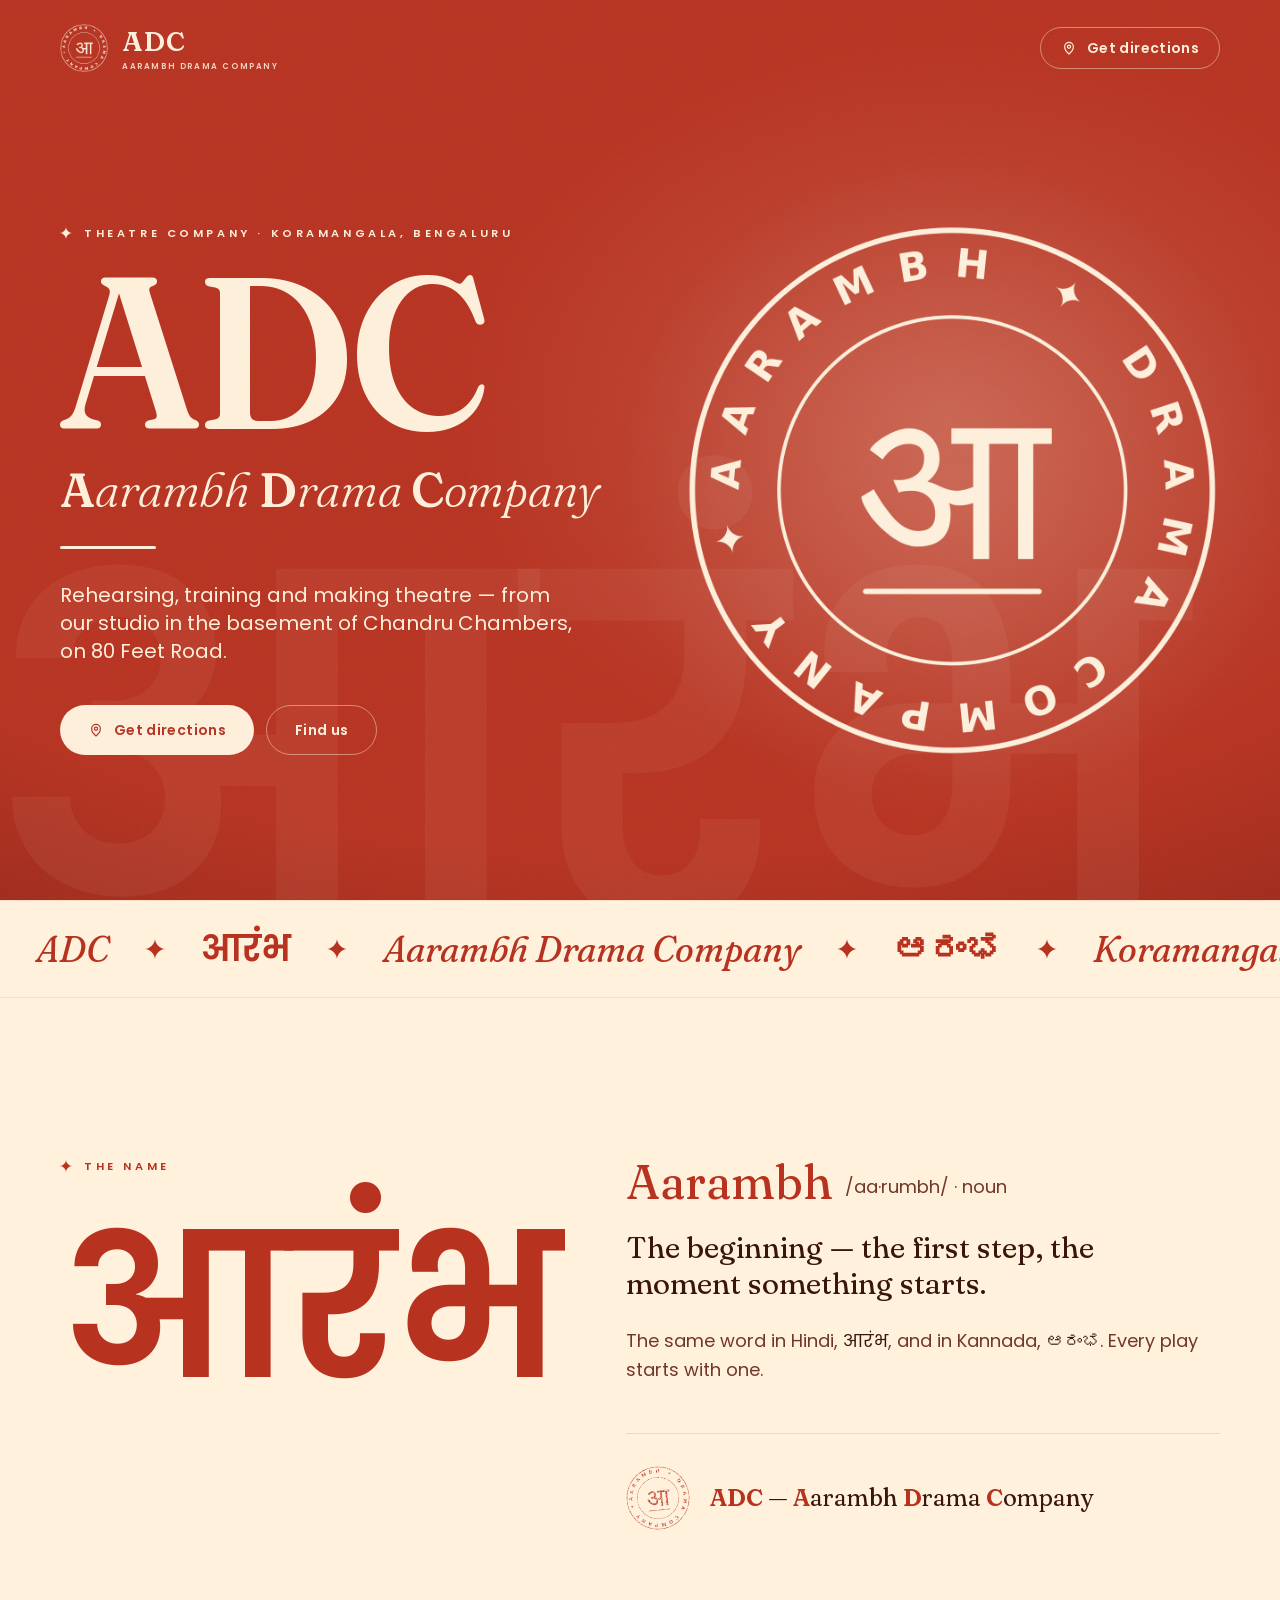
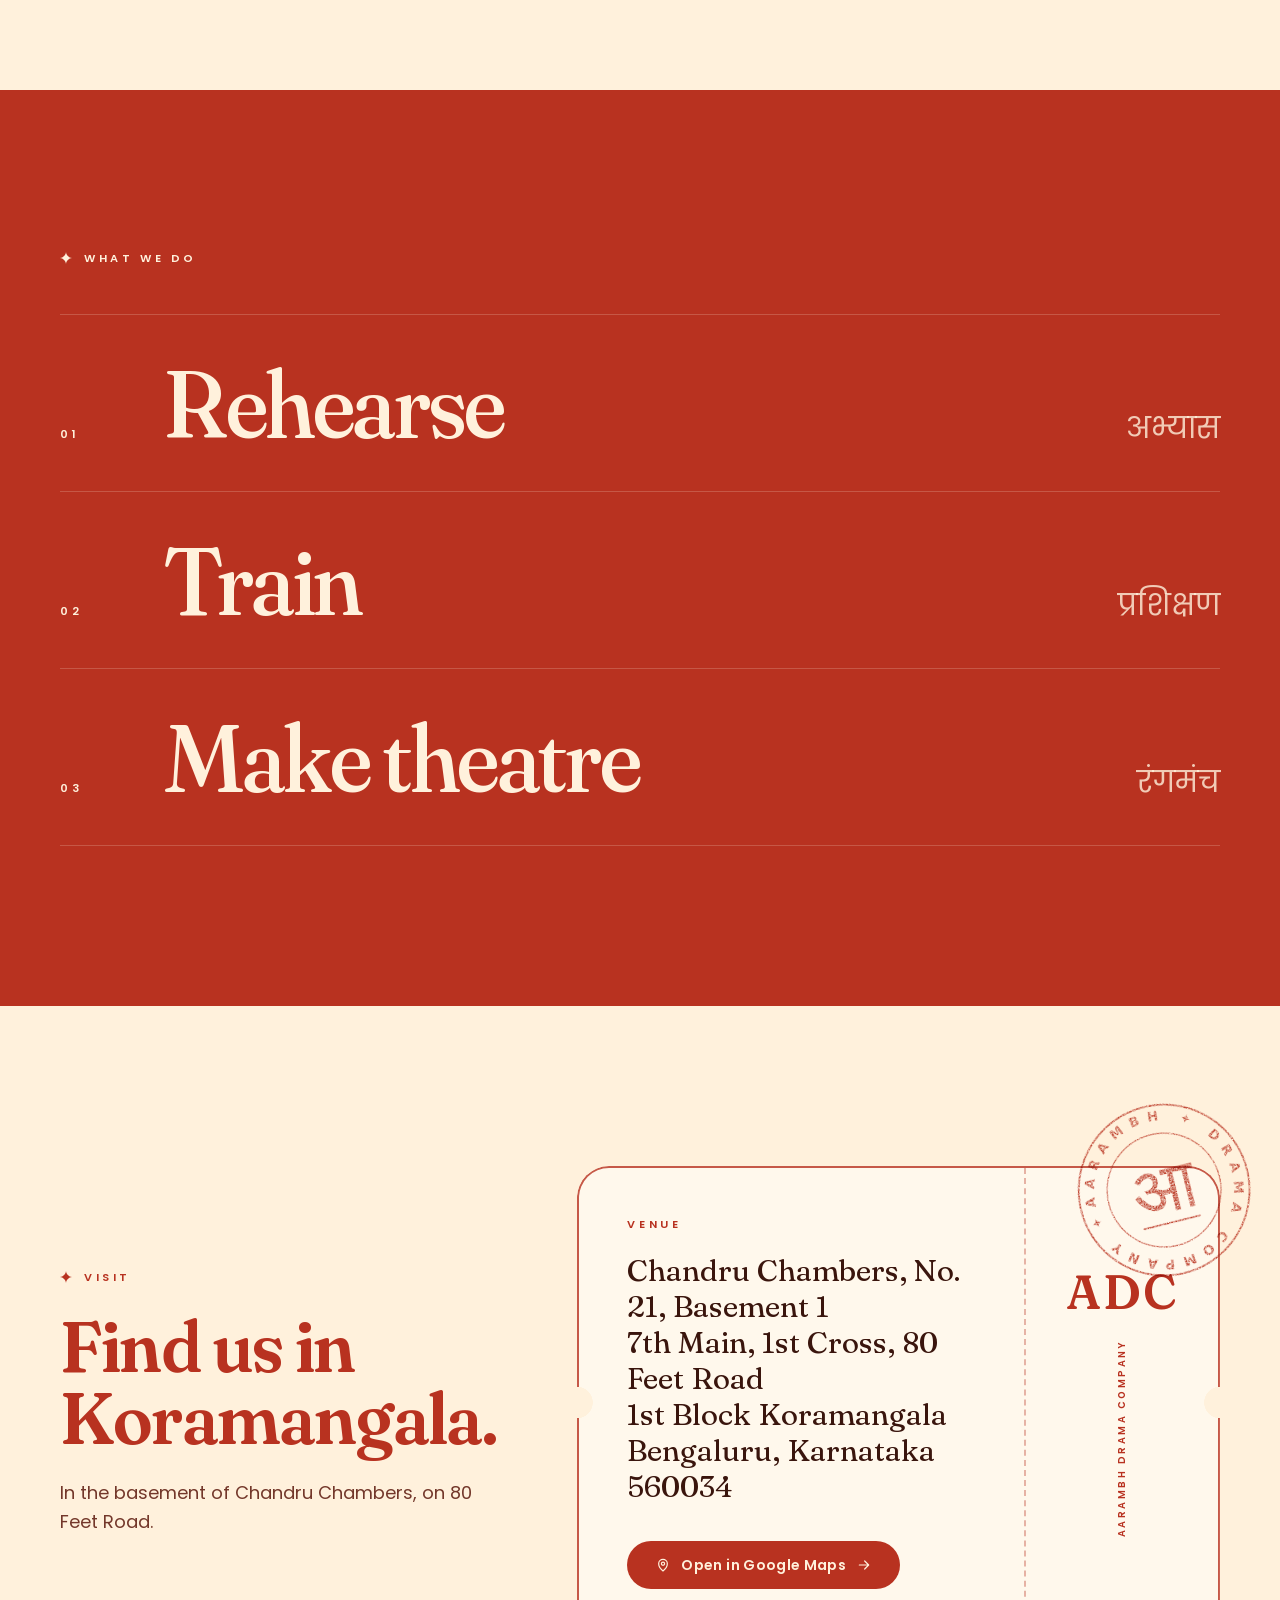
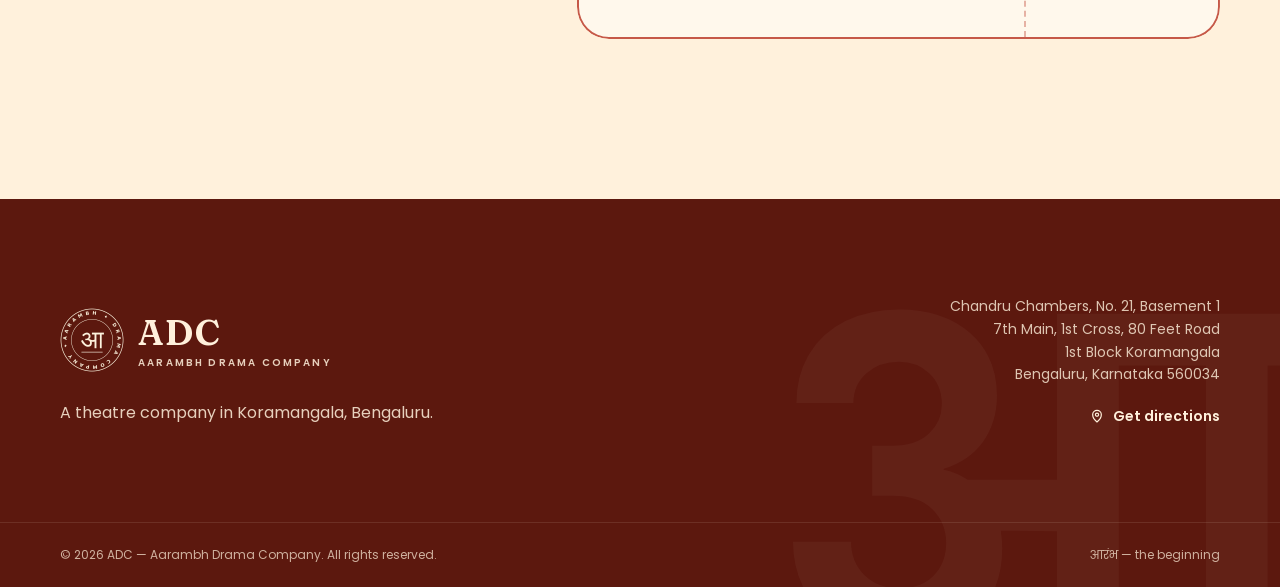
==== commit f1ef5d30: "Deploy 2026-10-18 16:02 UTC Built from the microSaas monorepo (apps/aarambhdrama).  Co-Authored-By: " ====
--- a/index.html
+++ b/index.html
@@ -1 +1 @@
-<!DOCTYPE html><html lang="en-IN" class="__variable_3ef085 __variable_d8ebd1 __variable_57bfc7"><head><meta charSet="utf-8"/><meta name="viewport" content="width=device-width, initial-scale=1"/><link rel="preload" as="image" href="/icons/mark-9e692108.svg"/><link rel="stylesheet" href="/_next/static/css/d2514a872cbf2395.css" data-precedence="next"/><link rel="preload" as="script" fetchPriority="low" href="/_next/static/chunks/webpack-bf4ab1a71f17e4b8.js"/><script src="/_next/static/chunks/5b8f0dd8-8df0f8787c39d86d.js" async=""></script><script src="/_next/static/chunks/749-2449f47266f1c728.js" async=""></script><script src="/_next/static/chunks/main-app-c1b3ed4e00259830.js" async=""></script><script src="/_next/static/chunks/411-0c74b40d2d4493ef.js" async=""></script><script src="/_next/static/chunks/app/layout-3bb64b90508d05bb.js" async=""></script><script src="/_next/static/chunks/app/not-found-4a835d72cedd2bf6.js" async=""></script><meta name="theme-color" content="#22080f"/><meta name="color-scheme" content="dark"/><title>ADC — Aarambh Drama Company | Theatre in Koramangala, Bengaluru</title><meta name="description" content="ADC (Aarambh Drama Company) is a theatre company in Koramangala, Bengaluru — rehearsing, training and making theatre."/><meta name="application-name" content="ADC"/><meta name="keywords" content="ADC,ADC theatre,ADC Bengaluru,Aarambh Drama Company,theatre company Koramangala,theatre company Bengaluru,drama company Bengaluru"/><link rel="canonical" href="https://aarambhdrama.com/"/><meta name="format-detection" content="telephone=no"/><meta property="og:title" content="ADC — Aarambh Drama Company · a theatre company in Koramangala, Bengaluru"/><meta property="og:description" content="ADC (Aarambh Drama Company) is a theatre company in Koramangala, Bengaluru — rehearsing, training and making theatre."/><meta property="og:site_name" content="ADC — Aarambh Drama Company"/><meta property="og:locale" content="en_IN"/><meta property="og:image" content="https://aarambhdrama.com/icons/og-ae632211.png"/><meta property="og:image:width" content="1200"/><meta property="og:image:height" content="630"/><meta property="og:image:alt" content="ADC — Aarambh Drama Company — Koramangala, Bengaluru"/><meta property="og:type" content="website"/><meta name="twitter:card" content="summary_large_image"/><meta name="twitter:title" content="ADC — Aarambh Drama Company · a theatre company in Koramangala, Bengaluru"/><meta name="twitter:description" content="ADC (Aarambh Drama Company) is a theatre company in Koramangala, Bengaluru — rehearsing, training and making theatre."/><meta name="twitter:image" content="https://aarambhdrama.com/icons/og-ae632211.png"/><meta name="twitter:image:width" content="1200"/><meta name="twitter:image:height" content="630"/><meta name="twitter:image:alt" content="ADC — Aarambh Drama Company — Koramangala, Bengaluru"/><link rel="icon" href="/icons/mark-9e692108.svg" type="image/svg+xml"/><link rel="icon" href="/icons/favicon-822d0b16.ico" sizes="16x16 32x32 48x48"/><link rel="icon" href="/icons/favicon-32-a12ba2fc.png" sizes="32x32" type="image/png"/><link rel="icon" href="/icons/favicon-192-156a5a49.png" sizes="192x192" type="image/png"/><link rel="apple-touch-icon" href="/icons/apple-touch-icon-42898a5c.png" sizes="180x180"/><script src="/_next/static/chunks/polyfills-42372ed130431b0a.js" noModule=""></script></head><body class="grain min-h-screen"><a href="#main" class="sr-only z-[80] rounded-full bg-burgundy px-5 py-3 text-sm font-semibold text-white focus:not-sr-only focus:fixed focus:left-4 focus:top-4">Skip to content</a><header class="fixed inset-x-0 top-0 z-40 border-b transition-[background-color,border-color,backdrop-filter] duration-300 border-transparent"><div class="shell flex h-16 items-center justify-between gap-4 lg:h-20"><a class="-ml-1 rounded-lg p-1" aria-label="ADC — Aarambh Drama Company — home" href="/"><span class="flex items-center gap-3"><img src="/icons/mark-9e692108.svg" alt="" width="64" height="64" class="h-10 w-10 lg:h-11 lg:w-11"/><span class="flex flex-col leading-none"><span class="font-display font-semibold tracking-[0.04em] text-white text-2xl lg:text-[1.75rem]">ADC</span><span class="mt-1 font-semibold uppercase text-brass text-[0.52rem] tracking-[0.18em]">Aarambh Drama Company</span></span></span></a><a href="https://www.google.com/maps/search/?api=1&amp;query=Chandru%20Chambers%2C%20No.%2021%2C%20Basement%201%2C%207th%20Main%2C%201st%20Cross%2C%2080%20Feet%20Road%2C%201st%20Block%20Koramangala%2C%20Bengaluru%2C%20Karnataka%20560034" target="_blank" rel="noopener noreferrer" class="btn-ghost !px-4 !py-2.5 sm:!px-5"><svg viewBox="0 0 24 24" class="h-4 w-4" fill="none" stroke="currentColor" stroke-width="1.8" stroke-linecap="round" stroke-linejoin="round" aria-hidden="true"><path d="M12 21s-6.5-5.6-6.5-11a6.5 6.5 0 0 1 13 0C18.5 15.4 12 21 12 21Z M12 12.4a2.4 2.4 0 1 0 0-4.8 2.4 2.4 0 0 0 0 4.8Z"></path></svg><span class="hidden sm:inline">Get directions</span><span class="sm:hidden">Directions</span></a></div></header><main id="main"><section class="relative isolate flex min-h-[100svh] items-end overflow-hidden"><div class="absolute inset-0 -z-20 bg-[radial-gradient(42%_70%_at_68%_-8%,rgba(247,220,200,0.20),transparent_70%)]"></div><div class="absolute inset-0 -z-20 bg-[radial-gradient(70%_45%_at_50%_112%,rgba(145,31,63,0.55),transparent_70%)]"></div><div aria-hidden="true" class="absolute -top-24 left-[68%] -z-10 h-[120%] w-[46rem] -translate-x-1/2 bg-[linear-gradient(to_bottom,rgba(247,220,200,0.10),transparent_75%)] [clip-path:polygon(44%_0,56%_0,100%_100%,0_100%)]"></div><img src="/icons/mark-9e692108.svg" alt="" aria-hidden="true" width="64" height="64" class="pointer-events-none absolute -right-24 bottom-[-6rem] -z-10 h-[34rem] w-[34rem] select-none opacity-[0.07] sm:h-[44rem] sm:w-[44rem]"/><p aria-hidden="true" class="pointer-events-none absolute -left-4 top-20 -z-10 select-none font-deva text-[30vw] leading-none text-white/[0.04] sm:top-16 lg:text-[19rem]">आरंभ</p><div class="shell pb-16 pt-36 sm:pb-24 lg:pb-28"><p class="kicker">Theatre company · Koramangala, Bengaluru</p><h1 class="mt-6 font-display font-semibold text-white"><span class="block text-[6rem] leading-[0.85] tracking-[0.02em] sm:text-[10rem] lg:text-[13rem]">ADC</span><span class="mt-5 block text-2xl font-medium italic leading-tight text-cream sm:text-4xl lg:text-5xl"><span class="text-brass-light">A</span>arambh <span class="text-brass-light">D</span>rama<!-- --> <span class="text-brass-light">C</span>ompany</span></h1><p class="mt-8 max-w-xl text-lg leading-relaxed text-cream-dim text-pretty sm:text-xl">Rehearsing, training and making theatre — from our studio in the basement of Chandru Chambers, on 80 Feet Road.</p><div class="mt-10 flex flex-wrap gap-3"><a href="https://www.google.com/maps/search/?api=1&amp;query=Chandru%20Chambers%2C%20No.%2021%2C%20Basement%201%2C%207th%20Main%2C%201st%20Cross%2C%2080%20Feet%20Road%2C%201st%20Block%20Koramangala%2C%20Bengaluru%2C%20Karnataka%20560034" target="_blank" rel="noopener noreferrer" class="btn-primary"><svg viewBox="0 0 24 24" class="h-4 w-4" fill="none" stroke="currentColor" stroke-width="1.8" stroke-linecap="round" stroke-linejoin="round" aria-hidden="true"><path d="M12 21s-6.5-5.6-6.5-11a6.5 6.5 0 0 1 13 0C18.5 15.4 12 21 12 21Z M12 12.4a2.4 2.4 0 1 0 0-4.8 2.4 2.4 0 0 0 0 4.8Z"></path></svg>Get directions</a><a href="#visit" class="btn-ghost">Find us</a></div></div></section><section id="visit" class="scroll-mt-20 border-t border-wine-line bg-wine-2 py-24 sm:py-32"><div class="shell grid items-end gap-12 lg:grid-cols-[1fr_auto] lg:gap-20"><div><p class="kicker">Visit</p><h2 class="mt-4 max-w-2xl font-display text-4xl font-semibold leading-[1.08] tracking-tight text-white text-balance sm:text-6xl">Find us in Koramangala.</h2><address class="mt-10 font-display text-2xl not-italic leading-snug text-cream sm:text-3xl"><span class="block">Chandru Chambers, No. 21, Basement 1</span><span class="block">7th Main, 1st Cross, 80 Feet Road</span><span class="block">1st Block Koramangala</span><span class="block">Bengaluru, Karnataka 560034</span></address></div><a href="https://www.google.com/maps/search/?api=1&amp;query=Chandru%20Chambers%2C%20No.%2021%2C%20Basement%201%2C%207th%20Main%2C%201st%20Cross%2C%2080%20Feet%20Road%2C%201st%20Block%20Koramangala%2C%20Bengaluru%2C%20Karnataka%20560034" target="_blank" rel="noopener noreferrer" class="group inline-flex items-center gap-3 self-start rounded-full border border-cream/30 px-7 py-4 font-semibold text-cream transition hover:border-cream hover:bg-cream/5 lg:self-end"><svg viewBox="0 0 24 24" class="h-5 w-5 text-brass" fill="none" stroke="currentColor" stroke-width="1.8" stroke-linecap="round" stroke-linejoin="round" aria-hidden="true"><path d="M12 21s-6.5-5.6-6.5-11a6.5 6.5 0 0 1 13 0C18.5 15.4 12 21 12 21Z M12 12.4a2.4 2.4 0 1 0 0-4.8 2.4 2.4 0 0 0 0 4.8Z"></path></svg>Open in Google Maps<svg viewBox="0 0 24 24" class="h-4 w-4 transition-transform group-hover:translate-x-1" fill="none" stroke="currentColor" stroke-width="1.8" stroke-linecap="round" stroke-linejoin="round" aria-hidden="true"><path d="M5 12h14 M13 6l6 6-6 6"></path></svg></a></div></section></main><footer class="border-t border-wine-line bg-wine"><div class="shell flex flex-col gap-8 py-14 sm:flex-row sm:items-end sm:justify-between"><div><span class="flex items-center gap-3"><img src="/icons/mark-9e692108.svg" alt="" width="64" height="64" class="h-14 w-14"/><span class="flex flex-col leading-none"><span class="font-display font-semibold tracking-[0.04em] text-white text-4xl">ADC</span><span class="mt-1 font-semibold uppercase text-brass text-[0.62rem] tracking-[0.2em]">Aarambh Drama Company</span></span></span><p class="mt-5 max-w-xs text-sm leading-relaxed text-cream-mut">A theatre company in Koramangala, Bengaluru.</p></div><a href="https://www.google.com/maps/search/?api=1&amp;query=Chandru%20Chambers%2C%20No.%2021%2C%20Basement%201%2C%207th%20Main%2C%201st%20Cross%2C%2080%20Feet%20Road%2C%201st%20Block%20Koramangala%2C%20Bengaluru%2C%20Karnataka%20560034" target="_blank" rel="noopener noreferrer" class="inline-flex items-center gap-1.5 text-sm font-semibold text-brass hover:text-brass-light"><svg viewBox="0 0 24 24" class="h-4 w-4" fill="none" stroke="currentColor" stroke-width="1.8" stroke-linecap="round" stroke-linejoin="round" aria-hidden="true"><path d="M12 21s-6.5-5.6-6.5-11a6.5 6.5 0 0 1 13 0C18.5 15.4 12 21 12 21Z M12 12.4a2.4 2.4 0 1 0 0-4.8 2.4 2.4 0 0 0 0 4.8Z"></path></svg>Get directions</a></div><div class="border-t border-wine-line"><p class="shell py-6 text-xs text-cream-mut">© <!-- -->2026<!-- --> <!-- -->ADC — Aarambh Drama Company<!-- -->. All rights reserved.</p></div></footer><script type="application/ld+json">{"@context":"https://schema.org","@type":"TheaterGroup","@id":"https://aarambhdrama.com/#company","name":"Aarambh Drama Company","alternateName":"ADC","url":"https://aarambhdrama.com/","logo":"https://aarambhdrama.com/icons/logo-512-bcb01d30.png","image":"https://aarambhdrama.com/icons/og-ae632211.png","description":"ADC (Aarambh Drama Company) is a theatre company in Koramangala, Bengaluru — rehearsing, training and making theatre.","address":{"@type":"PostalAddress","streetAddress":"Chandru Chambers, No. 21, Basement 1, 7th Main, 1st Cross, 80 Feet Road, 1st Block Koramangala","addressLocality":"Bengaluru","addressRegion":"Karnataka","postalCode":"560034","addressCountry":"IN"}}</script><script type="application/ld+json">{"@context":"https://schema.org","@type":"WebSite","@id":"https://aarambhdrama.com/#website","name":"ADC","alternateName":["Aarambh Drama Company","ADC — Aarambh Drama Company"],"url":"https://aarambhdrama.com/","inLanguage":"en-IN","publisher":{"@id":"https://aarambhdrama.com/#company"}}</script><script src="/_next/static/chunks/webpack-bf4ab1a71f17e4b8.js" async=""></script><script>(self.__next_f=self.__next_f||[]).push([0]);self.__next_f.push([2,null])</script><script>self.__next_f.push([1,"1:HL[\"/_next/static/css/d2514a872cbf2395.css\",\"style\"]\n"])</script><script>self.__next_f.push([1,"2:I[6608,[],\"\"]\n4:I[9916,[\"411\",\"static/chunks/411-0c74b40d2d4493ef.js\",\"185\",\"static/chunks/app/layout-3bb64b90508d05bb.js\"],\"Header\"]\n5:I[2728,[],\"\"]\n6:I[9836,[],\"\"]\n7:I[5411,[\"411\",\"static/chunks/411-0c74b40d2d4493ef.js\",\"160\",\"static/chunks/app/not-found-4a835d72cedd2bf6.js\"],\"\"]\n9:I[8907,[],\"\"]\na:[]\n"])</script><script>self.__next_f.push([1,"0:[\"$\",\"$L2\",null,{\"buildId\":\"blf_8Ep5t5q4a-fSLLHcy\",\"assetPrefix\":\"\",\"urlParts\":[\"\",\"\"],\"initialTree\":[\"\",{\"children\":[\"__PAGE__\",{}]},\"$undefined\",\"$undefined\",true],\"initialSeedData\":[\"\",{\"children\":[\"__PAGE__\",{},[[\"$L3\",[[\"$\",\"section\",null,{\"className\":\"relative isolate flex min-h-[100svh] items-end overflow-hidden\",\"children\":[[\"$\",\"div\",null,{\"className\":\"absolute inset-0 -z-20 bg-[radial-gradient(42%_70%_at_68%_-8%,rgba(247,220,200,0.20),transparent_70%)]\"}],[\"$\",\"div\",null,{\"className\":\"absolute inset-0 -z-20 bg-[radial-gradient(70%_45%_at_50%_112%,rgba(145,31,63,0.55),transparent_70%)]\"}],[\"$\",\"div\",null,{\"aria-hidden\":true,\"className\":\"absolute -top-24 left-[68%] -z-10 h-[120%] w-[46rem] -translate-x-1/2 bg-[linear-gradient(to_bottom,rgba(247,220,200,0.10),transparent_75%)] [clip-path:polygon(44%_0,56%_0,100%_100%,0_100%)]\"}],[\"$\",\"img\",null,{\"src\":\"/icons/mark-9e692108.svg\",\"alt\":\"\",\"aria-hidden\":true,\"width\":64,\"height\":64,\"className\":\"pointer-events-none absolute -right-24 bottom-[-6rem] -z-10 h-[34rem] w-[34rem] select-none opacity-[0.07] sm:h-[44rem] sm:w-[44rem]\"}],[\"$\",\"p\",null,{\"aria-hidden\":true,\"className\":\"pointer-events-none absolute -left-4 top-20 -z-10 select-none font-deva text-[30vw] leading-none text-white/[0.04] sm:top-16 lg:text-[19rem]\",\"children\":\"आरंभ\"}],[\"$\",\"div\",null,{\"className\":\"shell pb-16 pt-36 sm:pb-24 lg:pb-28\",\"children\":[[\"$\",\"p\",null,{\"className\":\"kicker\",\"children\":\"Theatre company · Koramangala, Bengaluru\"}],[\"$\",\"h1\",null,{\"className\":\"mt-6 font-display font-semibold text-white\",\"children\":[[\"$\",\"span\",null,{\"className\":\"block text-[6rem] leading-[0.85] tracking-[0.02em] sm:text-[10rem] lg:text-[13rem]\",\"children\":\"ADC\"}],[\"$\",\"span\",null,{\"className\":\"mt-5 block text-2xl font-medium italic leading-tight text-cream sm:text-4xl lg:text-5xl\",\"children\":[[\"$\",\"span\",null,{\"className\":\"text-brass-light\",\"children\":\"A\"}],\"arambh \",[\"$\",\"span\",null,{\"className\":\"text-brass-light\",\"children\":\"D\"}],\"rama\",\" \",[\"$\",\"span\",null,{\"className\":\"text-brass-light\",\"children\":\"C\"}],\"ompany\"]}]]}],[\"$\",\"p\",null,{\"className\":\"mt-8 max-w-xl text-lg leading-relaxed text-cream-dim text-pretty sm:text-xl\",\"children\":\"Rehearsing, training and making theatre — from our studio in the basement of Chandru Chambers, on 80 Feet Road.\"}],[\"$\",\"div\",null,{\"className\":\"mt-10 flex flex-wrap gap-3\",\"children\":[[\"$\",\"a\",null,{\"href\":\"https://www.google.com/maps/search/?api=1\u0026query=Chandru%20Chambers%2C%20No.%2021%2C%20Basement%201%2C%207th%20Main%2C%201st%20Cross%2C%2080%20Feet%20Road%2C%201st%20Block%20Koramangala%2C%20Bengaluru%2C%20Karnataka%20560034\",\"target\":\"_blank\",\"rel\":\"noopener noreferrer\",\"className\":\"btn-primary\",\"children\":[[\"$\",\"svg\",null,{\"viewBox\":\"0 0 24 24\",\"className\":\"h-4 w-4\",\"fill\":\"none\",\"stroke\":\"currentColor\",\"strokeWidth\":1.8,\"strokeLinecap\":\"round\",\"strokeLinejoin\":\"round\",\"aria-hidden\":true,\"children\":[\"$\",\"path\",null,{\"d\":\"M12 21s-6.5-5.6-6.5-11a6.5 6.5 0 0 1 13 0C18.5 15.4 12 21 12 21Z M12 12.4a2.4 2.4 0 1 0 0-4.8 2.4 2.4 0 0 0 0 4.8Z\"}]}],\"Get directions\"]}],[\"$\",\"a\",null,{\"href\":\"#visit\",\"className\":\"btn-ghost\",\"children\":\"Find us\"}]]}]]}]]}],[\"$\",\"section\",null,{\"id\":\"visit\",\"className\":\"scroll-mt-20 border-t border-wine-line bg-wine-2 py-24 sm:py-32\",\"children\":[\"$\",\"div\",null,{\"className\":\"shell grid items-end gap-12 lg:grid-cols-[1fr_auto] lg:gap-20\",\"children\":[[\"$\",\"div\",null,{\"children\":[[\"$\",\"p\",null,{\"className\":\"kicker\",\"children\":\"Visit\"}],[\"$\",\"h2\",null,{\"className\":\"mt-4 max-w-2xl font-display text-4xl font-semibold leading-[1.08] tracking-tight text-white text-balance sm:text-6xl\",\"children\":\"Find us in Koramangala.\"}],[\"$\",\"address\",null,{\"className\":\"mt-10 font-display text-2xl not-italic leading-snug text-cream sm:text-3xl\",\"children\":[[\"$\",\"span\",\"Chandru Chambers, No. 21, Basement 1\",{\"className\":\"block\",\"children\":\"Chandru Chambers, No. 21, Basement 1\"}],[\"$\",\"span\",\"7th Main, 1st Cross, 80 Feet Road\",{\"className\":\"block\",\"children\":\"7th Main, 1st Cross, 80 Feet Road\"}],[\"$\",\"span\",\"1st Block Koramangala\",{\"className\":\"block\",\"children\":\"1st Block Koramangala\"}],[\"$\",\"span\",\"Bengaluru, Karnataka 560034\",{\"className\":\"block\",\"children\":\"Bengaluru, Karnataka 560034\"}]]}]]}],[\"$\",\"a\",null,{\"href\":\"https://www.google.com/maps/search/?api=1\u0026query=Chandru%20Chambers%2C%20No.%2021%2C%20Basement%201%2C%207th%20Main%2C%201st%20Cross%2C%2080%20Feet%20Road%2C%201st%20Block%20Koramangala%2C%20Bengaluru%2C%20Karnataka%20560034\",\"target\":\"_blank\",\"rel\":\"noopener noreferrer\",\"className\":\"group inline-flex items-center gap-3 self-start rounded-full border border-cream/30 px-7 py-4 font-semibold text-cream transition hover:border-cream hover:bg-cream/5 lg:self-end\",\"children\":[[\"$\",\"svg\",null,{\"viewBox\":\"0 0 24 24\",\"className\":\"h-5 w-5 text-brass\",\"fill\":\"none\",\"stroke\":\"currentColor\",\"strokeWidth\":1.8,\"strokeLinecap\":\"round\",\"strokeLinejoin\":\"round\",\"aria-hidden\":true,\"children\":[\"$\",\"path\",null,{\"d\":\"M12 21s-6.5-5.6-6.5-11a6.5 6.5 0 0 1 13 0C18.5 15.4 12 21 12 21Z M12 12.4a2.4 2.4 0 1 0 0-4.8 2.4 2.4 0 0 0 0 4.8Z\"}]}],\"Open in Google Maps\",[\"$\",\"svg\",null,{\"viewBox\":\"0 0 24 24\",\"className\":\"h-4 w-4 transition-transform group-hover:translate-x-1\",\"fill\":\"none\",\"stroke\":\"currentColor\",\"strokeWidth\":1.8,\"strokeLinecap\":\"round\",\"strokeLinejoin\":\"round\",\"aria-hidden\":true,\"children\":[\"$\",\"path\",null,{\"d\":\"M5 12h14 M13 6l6 6-6 6\"}]}]]}]]}]}]],null],null],null]},[[[[\"$\",\"link\",\"0\",{\"rel\":\"stylesheet\",\"href\":\"/_next/static/css/d2514a872cbf2395.css\",\"precedence\":\"next\",\"crossOrigin\":\"$undefined\"}]],[\"$\",\"html\",null,{\"lang\":\"en-IN\",\"className\":\"__variable_3ef085 __variable_d8ebd1 __variable_57bfc7\",\"children\":[\"$\",\"body\",null,{\"className\":\"grain min-h-screen\",\"children\":[[\"$\",\"a\",null,{\"href\":\"#main\",\"className\":\"sr-only z-[80] rounded-full bg-burgundy px-5 py-3 text-sm font-semibold text-white focus:not-sr-only focus:fixed focus:left-4 focus:top-4\",\"children\":\"Skip to content\"}],[\"$\",\"$L4\",null,{}],[\"$\",\"main\",null,{\"id\":\"main\",\"children\":[\"$\",\"$L5\",null,{\"parallelRouterKey\":\"children\",\"segmentPath\":[\"children\"],\"error\":\"$undefined\",\"errorStyles\":\"$undefined\",\"errorScripts\":\"$undefined\",\"template\":[\"$\",\"$L6\",null,{}],\"templateStyles\":\"$undefined\",\"templateScripts\":\"$undefined\",\"notFound\":[\"$\",\"section\",null,{\"className\":\"spotlight flex min-h-[80vh] items-center pt-24\",\"children\":[\"$\",\"div\",null,{\"className\":\"shell text-center\",\"children\":[[\"$\",\"p\",null,{\"className\":\"kicker justify-center\",\"children\":\"Error 404\"}],[\"$\",\"h1\",null,{\"className\":\"mx-auto mt-6 max-w-3xl font-display text-5xl font-semibold leading-tight text-white text-balance sm:text-7xl\",\"children\":\"This scene isn’t in the script.\"}],[\"$\",\"p\",null,{\"className\":\"mx-auto mt-6 max-w-md text-lg text-cream-dim\",\"children\":\"The page you were looking for has left the stage.\"}],[\"$\",\"div\",null,{\"className\":\"mt-10 flex flex-wrap justify-center gap-3\",\"children\":[\"$\",\"$L7\",null,{\"href\":\"/\",\"className\":\"btn-primary\",\"children\":\"Back to the home page\"}]}]]}]}],\"notFoundStyles\":[]}]}],[\"$\",\"footer\",null,{\"className\":\"border-t border-wine-line bg-wine\",\"children\":[[\"$\",\"div\",null,{\"className\":\"shell flex flex-col gap-8 py-14 sm:flex-row sm:items-end sm:justify-between\",\"children\":[[\"$\",\"div\",null,{\"children\":[[\"$\",\"span\",null,{\"className\":\"flex items-center gap-3\",\"children\":[[\"$\",\"img\",null,{\"src\":\"/icons/mark-9e692108.svg\",\"alt\":\"\",\"width\":64,\"height\":64,\"className\":\"h-14 w-14\"}],[\"$\",\"span\",null,{\"className\":\"flex flex-col leading-none\",\"children\":[[\"$\",\"span\",null,{\"className\":\"font-display font-semibold tracking-[0.04em] text-white text-4xl\",\"children\":\"ADC\"}],[\"$\",\"span\",null,{\"className\":\"mt-1 font-semibold uppercase text-brass text-[0.62rem] tracking-[0.2em]\",\"children\":\"Aarambh Drama Company\"}]]}]]}],[\"$\",\"p\",null,{\"className\":\"mt-5 max-w-xs text-sm leading-relaxed text-cream-mut\",\"children\":\"A theatre company in Koramangala, Bengaluru.\"}]]}],[\"$\",\"a\",null,{\"href\":\"https://www.google.com/maps/search/?api=1\u0026query=Chandru%20Chambers%2C%20No.%2021%2C%20Basement%201%2C%207th%20Main%2C%201st%20Cross%2C%2080%20Feet%20Road%2C%201st%20Block%20Koramangala%2C%20Bengaluru%2C%20Karnataka%20560034\",\"target\":\"_blank\",\"rel\":\"noopener noreferrer\",\"className\":\"inline-flex items-center gap-1.5 text-sm font-semibold text-brass hover:text-brass-light\",\"children\":[[\"$\",\"svg\",null,{\"viewBox\":\"0 0 24 24\",\"className\":\"h-4 w-4\",\"fill\":\"none\",\"stroke\":\"currentColor\",\"strokeWidth\":1.8,\"strokeLinecap\":\"round\",\"strokeLinejoin\":\"round\",\"aria-hidden\":true,\"children\":[\"$\",\"path\",null,{\"d\":\"M12 21s-6.5-5.6-6.5-11a6.5 6.5 0 0 1 13 0C18.5 15.4 12 21 12 21Z M12 12.4a2.4 2.4 0 1 0 0-4.8 2.4 2.4 0 0 0 0 4.8Z\"}]}],\"Get directions\"]}]]}],[\"$\",\"div\",null,{\"className\":\"border-t border-wine-line\",\"children\":[\"$\",\"p\",null,{\"className\":\"shell py-6 text-xs text-cream-mut\",\"children\":[\"© \",2026,\" \",\"ADC — Aarambh Drama Company\",\". All rights reserved.\"]}]}]]}],[\"$\",\"script\",null,{\"type\":\"application/ld+json\",\"dangerouslySetInnerHTML\":{\"__html\":\"{\\\"@context\\\":\\\"https://schema.org\\\",\\\"@type\\\":\\\"TheaterGroup\\\",\\\"@id\\\":\\\"https://aarambhdrama.com/#company\\\",\\\"name\\\":\\\"Aarambh Drama Company\\\",\\\"alternateName\\\":\\\"ADC\\\",\\\"url\\\":\\\"https://aarambhdrama.com/\\\",\\\"logo\\\":\\\"https://aarambhdrama.com/icons/logo-512-bcb01d30.png\\\",\\\"image\\\":\\\"https://aarambhdrama.com/icons/og-ae632211.png\\\",\\\"description\\\":\\\"ADC (Aarambh Drama Company) is a theatre company in Koramangala, Bengaluru — rehearsing, training and making theatre.\\\",\\\"address\\\":{\\\"@type\\\":\\\"PostalAddress\\\",\\\"streetAddress\\\":\\\"Chandru Chambers, No. 21, Basement 1, 7th Main, 1st Cross, 80 Feet Road, 1st Block Koramangala\\\",\\\"addressLocality\\\":\\\"Bengaluru\\\",\\\"addressRegion\\\":\\\"Karnataka\\\",\\\"postalCode\\\":\\\"560034\\\",\\\"addressCountry\\\":\\\"IN\\\"}}\"}}],[\"$\",\"script\",null,{\"type\":\"application/ld+json\",\"dangerouslySetInnerHTML\":{\"__html\":\"{\\\"@context\\\":\\\"https://schema.org\\\",\\\"@type\\\":\\\"WebSite\\\",\\\"@id\\\":\\\"https://aarambhdrama.com/#website\\\",\\\"name\\\":\\\"ADC\\\",\\\"alternateName\\\":[\\\"Aarambh Drama Company\\\",\\\"ADC — Aarambh Drama Company\\\"],\\\"url\\\":\\\"https://aarambhdrama.com/\\\",\\\"inLanguage\\\":\\\"en-IN\\\",\\\"publisher\\\":{\\\"@id\\\":\\\"https://aarambhdrama.com/#company\\\"}}\"}}]]}]}]],null],null],\"couldBeIntercepted\":false,\"initialHead\":[null,\"$L8\"],\"globalErrorComponent\":\"$9\",\"missingSlots\":\"$Wa\"}]\n"])</script><script>self.__next_f.push([1,"8:[[\"$\",\"meta\",\"0\",{\"name\":\"viewport\",\"content\":\"width=device-width, initial-scale=1\"}],[\"$\",\"meta\",\"1\",{\"name\":\"theme-color\",\"content\":\"#22080f\"}],[\"$\",\"meta\",\"2\",{\"name\":\"color-scheme\",\"content\":\"dark\"}],[\"$\",\"meta\",\"3\",{\"charSet\":\"utf-8\"}],[\"$\",\"title\",\"4\",{\"children\":\"ADC — Aarambh Drama Company | Theatre in Koramangala, Bengaluru\"}],[\"$\",\"meta\",\"5\",{\"name\":\"description\",\"content\":\"ADC (Aarambh Drama Company) is a theatre company in Koramangala, Bengaluru — rehearsing, training and making theatre.\"}],[\"$\",\"meta\",\"6\",{\"name\":\"application-name\",\"content\":\"ADC\"}],[\"$\",\"meta\",\"7\",{\"name\":\"keywords\",\"content\":\"ADC,ADC theatre,ADC Bengaluru,Aarambh Drama Company,theatre company Koramangala,theatre company Bengaluru,drama company Bengaluru\"}],[\"$\",\"link\",\"8\",{\"rel\":\"canonical\",\"href\":\"https://aarambhdrama.com/\"}],[\"$\",\"meta\",\"9\",{\"name\":\"format-detection\",\"content\":\"telephone=no\"}],[\"$\",\"meta\",\"10\",{\"property\":\"og:title\",\"content\":\"ADC — Aarambh Drama Company · a theatre company in Koramangala, Bengaluru\"}],[\"$\",\"meta\",\"11\",{\"property\":\"og:description\",\"content\":\"ADC (Aarambh Drama Company) is a theatre company in Koramangala, Bengaluru — rehearsing, training and making theatre.\"}],[\"$\",\"meta\",\"12\",{\"property\":\"og:site_name\",\"content\":\"ADC — Aarambh Drama Company\"}],[\"$\",\"meta\",\"13\",{\"property\":\"og:locale\",\"content\":\"en_IN\"}],[\"$\",\"meta\",\"14\",{\"property\":\"og:image\",\"content\":\"https://aarambhdrama.com/icons/og-ae632211.png\"}],[\"$\",\"meta\",\"15\",{\"property\":\"og:image:width\",\"content\":\"1200\"}],[\"$\",\"meta\",\"16\",{\"property\":\"og:image:height\",\"content\":\"630\"}],[\"$\",\"meta\",\"17\",{\"property\":\"og:image:alt\",\"content\":\"ADC — Aarambh Drama Company — Koramangala, Bengaluru\"}],[\"$\",\"meta\",\"18\",{\"property\":\"og:type\",\"content\":\"website\"}],[\"$\",\"meta\",\"19\",{\"name\":\"twitter:card\",\"content\":\"summary_large_image\"}],[\"$\",\"meta\",\"20\",{\"name\":\"twitter:title\",\"content\":\"ADC — Aarambh Drama Company · a theatre company in Koramangala, Bengaluru\"}],[\"$\",\"meta\",\"21\",{\"name\":\"twitter:description\",\"content\":\"ADC (Aarambh Drama Company) is a theatre company in Koramangala, Bengaluru — rehearsing, training and making theatre.\"}],[\"$\",\"meta\",\"22\",{\"name\":\"twitter:image\",\"content\":\"https://aarambhdrama.com/icons/og-ae632211.png\"}],[\"$\",\"meta\",\"23\",{\"name\":\"twitter:image:width\",\"content\":\"1200\"}],[\"$\",\"meta\",\"24\",{\"name\":\"twitter:image:height\",\"content\":\"630\"}],[\"$\",\"meta\",\"25\",{\"name\":\"twitter:image:alt\",\"content\":\"ADC — Aarambh Drama Company — Koramangala, Bengaluru\"}],[\"$\",\"link\",\"26\",{\"rel\":\"icon\",\"href\":\"/icons/mark-9e692108.svg\",\"type\":\"image/svg+xml\"}],[\"$\",\"link\",\"27\",{\"rel\":\"icon\",\"href\":\"/icons/favicon-822d0b16.ico\",\"sizes\":\"16x16 32x32 48x48\"}],[\"$\",\"link\",\"28\",{\"rel\":\"icon\",\"href\":\"/icons/favicon-32-a12ba2fc.png\",\"sizes\":\"32x32\",\"type\":\"image/png\"}],[\"$\",\"link\",\"29\",{\"rel\":\"icon\",\"href\":\"/icons/favicon-192-156a5a49.png\",\"sizes\":\"192x192\",\"type\":\"image/png\"}],[\"$\",\"link\",\"30\",{\"rel\":\"apple-touch-icon\",\"href\":\"/icons/apple-touch-icon-42898a5c.png\",\"sizes\":\"180x180\"}]]\n"])</script><script>self.__next_f.push([1,"3:null\n"])</script></body></html>+<!DOCTYPE html><html lang="en-IN" class="__variable_3ef085 __variable_618a02 __variable_d4c8d4"><head><meta charSet="utf-8"/><meta name="viewport" content="width=device-width, initial-scale=1"/><link rel="preload" as="image" href="/icons/seal-small-a58a28ab.webp"/><link rel="preload" as="image" href="/icons/seal-ring-d939f4b3.webp"/><link rel="preload" as="image" href="/icons/seal-core-9857b862.webp"/><link rel="preload" as="image" href="/icons/seal-stamp-86e22b9f.webp"/><link rel="stylesheet" href="/_next/static/css/078eafc8f0582330.css" data-precedence="next"/><link rel="preload" as="script" fetchPriority="low" href="/_next/static/chunks/webpack-a25bd75c807cb6f1.js"/><script src="/_next/static/chunks/5b8f0dd8-8df0f8787c39d86d.js" async=""></script><script src="/_next/static/chunks/749-2449f47266f1c728.js" async=""></script><script src="/_next/static/chunks/main-app-c1b3ed4e00259830.js" async=""></script><script src="/_next/static/chunks/411-0c74b40d2d4493ef.js" async=""></script><script src="/_next/static/chunks/app/layout-80cd8c5e3a8070ff.js" async=""></script><script src="/_next/static/chunks/app/not-found-4a835d72cedd2bf6.js" async=""></script><meta name="theme-color" content="#b83220"/><meta name="color-scheme" content="light"/><title>ADC — Aarambh Drama Company | Theatre in Koramangala, Bengaluru</title><meta name="description" content="ADC (Aarambh Drama Company) is a theatre company in Koramangala, Bengaluru — rehearsing, training and making theatre."/><meta name="application-name" content="ADC"/><meta name="keywords" content="ADC,ADC theatre,ADC Bengaluru,Aarambh Drama Company,theatre company Koramangala,theatre company Bengaluru,drama company Bengaluru"/><link rel="canonical" href="https://aarambhdrama.com/"/><meta name="format-detection" content="telephone=no"/><meta property="og:title" content="ADC — Aarambh Drama Company · a theatre company in Koramangala, Bengaluru"/><meta property="og:description" content="ADC (Aarambh Drama Company) is a theatre company in Koramangala, Bengaluru — rehearsing, training and making theatre."/><meta property="og:site_name" content="ADC — Aarambh Drama Company"/><meta property="og:locale" content="en_IN"/><meta property="og:image" content="https://aarambhdrama.com/icons/og-814fcd40.png"/><meta property="og:image:width" content="1200"/><meta property="og:image:height" content="630"/><meta property="og:image:alt" content="ADC — Aarambh Drama Company — Koramangala, Bengaluru"/><meta property="og:type" content="website"/><meta name="twitter:card" content="summary_large_image"/><meta name="twitter:title" content="ADC — Aarambh Drama Company · a theatre company in Koramangala, Bengaluru"/><meta name="twitter:description" content="ADC (Aarambh Drama Company) is a theatre company in Koramangala, Bengaluru — rehearsing, training and making theatre."/><meta name="twitter:image" content="https://aarambhdrama.com/icons/og-814fcd40.png"/><meta name="twitter:image:width" content="1200"/><meta name="twitter:image:height" content="630"/><meta name="twitter:image:alt" content="ADC — Aarambh Drama Company — Koramangala, Bengaluru"/><link rel="icon" href="/icons/favicon-a997895d.ico" sizes="16x16 32x32 48x48"/><link rel="icon" href="/icons/favicon-32-89562ff1.png" sizes="32x32" type="image/png"/><link rel="icon" href="/icons/icon-192-d50f42f9.png" sizes="192x192" type="image/png"/><link rel="apple-touch-icon" href="/icons/apple-touch-icon-299f4fe9.png" sizes="180x180"/><script src="/_next/static/chunks/polyfills-42372ed130431b0a.js" noModule=""></script></head><body class="grain min-h-screen"><a href="#main" class="sr-only z-[80] rounded-full bg-paper px-5 py-3 text-sm font-semibold text-sindoor focus:not-sr-only focus:fixed focus:left-4 focus:top-4">Skip to content</a><header class="fixed inset-x-0 top-0 z-40 text-paper transition-[background-color,box-shadow,backdrop-filter] duration-500 "><div class="shell flex h-[4.5rem] items-center justify-between gap-4 lg:h-24"><a class="-ml-1 rounded-lg p-1" aria-label="ADC — Aarambh Drama Company — home" href="/"><span class="flex items-center gap-3.5"><img src="/icons/seal-small-a58a28ab.webp" alt="" width="256" height="256" class="h-11 w-11 lg:h-12 lg:w-12"/><span class="flex flex-col leading-none"><span class="font-display font-semibold tracking-[0.04em] text-2xl lg:text-[1.7rem]">ADC</span><span class="label mt-1.5 text-paper/85 text-[0.5rem] tracking-[0.2em]">Aarambh Drama Company</span></span></span></a><a href="https://www.google.com/maps/search/?api=1&amp;query=Chandru%20Chambers%2C%20No.%2021%2C%20Basement%201%2C%207th%20Main%2C%201st%20Cross%2C%2080%20Feet%20Road%2C%201st%20Block%20Koramangala%2C%20Bengaluru%2C%20Karnataka%20560034" target="_blank" rel="noopener noreferrer" class="btn-line !px-4 !py-2.5 sm:!px-5"><svg viewBox="0 0 24 24" class="h-4 w-4" fill="none" stroke="currentColor" stroke-width="1.8" stroke-linecap="round" stroke-linejoin="round" aria-hidden="true"><path d="M12 21s-6.5-5.6-6.5-11a6.5 6.5 0 0 1 13 0C18.5 15.4 12 21 12 21Z M12 12.4a2.4 2.4 0 1 0 0-4.8 2.4 2.4 0 0 0 0 4.8Z"></path></svg><span class="hidden sm:inline">Get directions</span><span class="sm:hidden">Directions</span></a></div></header><main id="main"><section class="relative isolate flex min-h-[100svh] items-center overflow-hidden pt-20"><div aria-hidden="true" class="absolute inset-0 -z-20 bg-[radial-gradient(55%_60%_at_74%_46%,rgba(255,236,214,0.17),transparent_70%)]"></div><div aria-hidden="true" class="absolute inset-0 -z-20 bg-[radial-gradient(130%_100%_at_50%_40%,transparent_55%,rgba(60,10,4,0.5))]"></div><p aria-hidden="true" lang="hi" class="pointer-events-none absolute -bottom-[0.2em] -left-[0.04em] -z-10 select-none font-sans text-[42vw] font-semibold leading-none text-paper/[0.05] lg:text-[30rem]">आरंभ</p><div class="shell grid items-center gap-10 py-10 lg:grid-cols-[1.05fr_0.95fr] lg:gap-8"><div class="order-2 lg:order-1"><p class="label flex items-center gap-3 rise text-paper"><svg viewBox="0 0 24 24" class="h-3 w-3 shrink-0" fill="currentColor" aria-hidden="true"><path d="M12 0c.6 6.3 5.7 11.4 12 12-6.3.6-11.4 5.7-12 12-.6-6.3-5.7-11.4-12-12C6.3 11.4 11.4 6.3 12 0Z"></path></svg>Theatre company · Koramangala, Bengaluru</p><h1 class="mt-6"><span class="rise block font-display text-[7.5rem] font-semibold leading-[0.8] tracking-[-0.01em] sm:text-[11rem] lg:text-[13.5rem]" style="animation-delay:120ms">ADC</span><span class="rise mt-7 block font-display text-3xl font-light italic sm:text-5xl" style="animation-delay:240ms"><span class="font-semibold not-italic">A</span>arambh <span class="font-semibold not-italic">D</span>rama <span class="font-semibold not-italic">C</span>ompany</span></h1><span aria-hidden="true" class="rise mt-8 block h-[3px] w-24 rounded-full bg-paper" style="animation-delay:320ms"></span><p class="rise mt-8 max-w-lg text-lg leading-relaxed text-pretty sm:text-xl" style="animation-delay:400ms">Rehearsing, training and making theatre — from our studio in the basement of Chandru Chambers, on 80 Feet Road.</p><div class="rise mt-10 flex flex-wrap gap-3" style="animation-delay:480ms"><a href="https://www.google.com/maps/search/?api=1&amp;query=Chandru%20Chambers%2C%20No.%2021%2C%20Basement%201%2C%207th%20Main%2C%201st%20Cross%2C%2080%20Feet%20Road%2C%201st%20Block%20Koramangala%2C%20Bengaluru%2C%20Karnataka%20560034" target="_blank" rel="noopener noreferrer" class="btn-paper"><svg viewBox="0 0 24 24" class="h-4 w-4" fill="none" stroke="currentColor" stroke-width="1.8" stroke-linecap="round" stroke-linejoin="round" aria-hidden="true"><path d="M12 21s-6.5-5.6-6.5-11a6.5 6.5 0 0 1 13 0C18.5 15.4 12 21 12 21Z M12 12.4a2.4 2.4 0 1 0 0-4.8 2.4 2.4 0 0 0 0 4.8Z"></path></svg>Get directions</a><a href="#visit" class="btn-line">Find us</a></div></div><div class="order-1 lg:order-2"><div class="rise relative mx-auto w-[min(76vw,22rem)] sm:w-[26rem] lg:w-full lg:max-w-[34rem]"><div aria-hidden="true" class="absolute inset-[-14%] -z-10 rounded-full bg-[radial-gradient(closest-side,rgba(255,236,214,0.16),transparent)]"></div><div role="img" aria-label="The Aarambh Drama Company seal" class="relative aspect-square w-full"><img src="/icons/seal-ring-d939f4b3.webp" alt="" width="1200" height="1200" draggable="false" class="absolute inset-0 h-full w-full select-none seal-turn"/><img src="/icons/seal-core-9857b862.webp" alt="" width="1200" height="1200" draggable="false" class="absolute inset-0 h-full w-full select-none"/></div></div></div></div></section><div aria-hidden="true" class="overflow-hidden border-y border-sindoor/10 bg-paper py-5 text-sindoor sm:py-7"><div class="marquee flex w-max"><div class="flex shrink-0 items-center"><span class="flex items-center"><span class="whitespace-nowrap px-6 text-2xl sm:px-9 sm:text-4xl font-display italic">ADC</span><svg viewBox="0 0 24 24" class="h-4 w-4 shrink-0 sm:h-5 sm:w-5" fill="currentColor" aria-hidden="true"><path d="M12 0c.6 6.3 5.7 11.4 12 12-6.3.6-11.4 5.7-12 12-.6-6.3-5.7-11.4-12-12C6.3 11.4 11.4 6.3 12 0Z"></path></svg></span><span class="flex items-center"><span class="whitespace-nowrap px-6 text-2xl sm:px-9 sm:text-4xl font-sans font-semibold">आरंभ</span><svg viewBox="0 0 24 24" class="h-4 w-4 shrink-0 sm:h-5 sm:w-5" fill="currentColor" aria-hidden="true"><path d="M12 0c.6 6.3 5.7 11.4 12 12-6.3.6-11.4 5.7-12 12-.6-6.3-5.7-11.4-12-12C6.3 11.4 11.4 6.3 12 0Z"></path></svg></span><span class="flex items-center"><span class="whitespace-nowrap px-6 text-2xl sm:px-9 sm:text-4xl font-display italic">Aarambh Drama Company</span><svg viewBox="0 0 24 24" class="h-4 w-4 shrink-0 sm:h-5 sm:w-5" fill="currentColor" aria-hidden="true"><path d="M12 0c.6 6.3 5.7 11.4 12 12-6.3.6-11.4 5.7-12 12-.6-6.3-5.7-11.4-12-12C6.3 11.4 11.4 6.3 12 0Z"></path></svg></span><span class="flex items-center"><span class="whitespace-nowrap px-6 text-2xl sm:px-9 sm:text-4xl font-sans font-semibold">ಆರಂಭ</span><svg viewBox="0 0 24 24" class="h-4 w-4 shrink-0 sm:h-5 sm:w-5" fill="currentColor" aria-hidden="true"><path d="M12 0c.6 6.3 5.7 11.4 12 12-6.3.6-11.4 5.7-12 12-.6-6.3-5.7-11.4-12-12C6.3 11.4 11.4 6.3 12 0Z"></path></svg></span><span class="flex items-center"><span class="whitespace-nowrap px-6 text-2xl sm:px-9 sm:text-4xl font-display italic">Koramangala, Bengaluru</span><svg viewBox="0 0 24 24" class="h-4 w-4 shrink-0 sm:h-5 sm:w-5" fill="currentColor" aria-hidden="true"><path d="M12 0c.6 6.3 5.7 11.4 12 12-6.3.6-11.4 5.7-12 12-.6-6.3-5.7-11.4-12-12C6.3 11.4 11.4 6.3 12 0Z"></path></svg></span><span class="flex items-center"><span class="whitespace-nowrap px-6 text-2xl sm:px-9 sm:text-4xl font-display italic">ADC</span><svg viewBox="0 0 24 24" class="h-4 w-4 shrink-0 sm:h-5 sm:w-5" fill="currentColor" aria-hidden="true"><path d="M12 0c.6 6.3 5.7 11.4 12 12-6.3.6-11.4 5.7-12 12-.6-6.3-5.7-11.4-12-12C6.3 11.4 11.4 6.3 12 0Z"></path></svg></span><span class="flex items-center"><span class="whitespace-nowrap px-6 text-2xl sm:px-9 sm:text-4xl font-sans font-semibold">आरंभ</span><svg viewBox="0 0 24 24" class="h-4 w-4 shrink-0 sm:h-5 sm:w-5" fill="currentColor" aria-hidden="true"><path d="M12 0c.6 6.3 5.7 11.4 12 12-6.3.6-11.4 5.7-12 12-.6-6.3-5.7-11.4-12-12C6.3 11.4 11.4 6.3 12 0Z"></path></svg></span><span class="flex items-center"><span class="whitespace-nowrap px-6 text-2xl sm:px-9 sm:text-4xl font-display italic">Aarambh Drama Company</span><svg viewBox="0 0 24 24" class="h-4 w-4 shrink-0 sm:h-5 sm:w-5" fill="currentColor" aria-hidden="true"><path d="M12 0c.6 6.3 5.7 11.4 12 12-6.3.6-11.4 5.7-12 12-.6-6.3-5.7-11.4-12-12C6.3 11.4 11.4 6.3 12 0Z"></path></svg></span><span class="flex items-center"><span class="whitespace-nowrap px-6 text-2xl sm:px-9 sm:text-4xl font-sans font-semibold">ಆರಂಭ</span><svg viewBox="0 0 24 24" class="h-4 w-4 shrink-0 sm:h-5 sm:w-5" fill="currentColor" aria-hidden="true"><path d="M12 0c.6 6.3 5.7 11.4 12 12-6.3.6-11.4 5.7-12 12-.6-6.3-5.7-11.4-12-12C6.3 11.4 11.4 6.3 12 0Z"></path></svg></span><span class="flex items-center"><span class="whitespace-nowrap px-6 text-2xl sm:px-9 sm:text-4xl font-display italic">Koramangala, Bengaluru</span><svg viewBox="0 0 24 24" class="h-4 w-4 shrink-0 sm:h-5 sm:w-5" fill="currentColor" aria-hidden="true"><path d="M12 0c.6 6.3 5.7 11.4 12 12-6.3.6-11.4 5.7-12 12-.6-6.3-5.7-11.4-12-12C6.3 11.4 11.4 6.3 12 0Z"></path></svg></span><span class="flex items-center"><span class="whitespace-nowrap px-6 text-2xl sm:px-9 sm:text-4xl font-display italic">ADC</span><svg viewBox="0 0 24 24" class="h-4 w-4 shrink-0 sm:h-5 sm:w-5" fill="currentColor" aria-hidden="true"><path d="M12 0c.6 6.3 5.7 11.4 12 12-6.3.6-11.4 5.7-12 12-.6-6.3-5.7-11.4-12-12C6.3 11.4 11.4 6.3 12 0Z"></path></svg></span><span class="flex items-center"><span class="whitespace-nowrap px-6 text-2xl sm:px-9 sm:text-4xl font-sans font-semibold">आरंभ</span><svg viewBox="0 0 24 24" class="h-4 w-4 shrink-0 sm:h-5 sm:w-5" fill="currentColor" aria-hidden="true"><path d="M12 0c.6 6.3 5.7 11.4 12 12-6.3.6-11.4 5.7-12 12-.6-6.3-5.7-11.4-12-12C6.3 11.4 11.4 6.3 12 0Z"></path></svg></span><span class="flex items-center"><span class="whitespace-nowrap px-6 text-2xl sm:px-9 sm:text-4xl font-display italic">Aarambh Drama Company</span><svg viewBox="0 0 24 24" class="h-4 w-4 shrink-0 sm:h-5 sm:w-5" fill="currentColor" aria-hidden="true"><path d="M12 0c.6 6.3 5.7 11.4 12 12-6.3.6-11.4 5.7-12 12-.6-6.3-5.7-11.4-12-12C6.3 11.4 11.4 6.3 12 0Z"></path></svg></span><span class="flex items-center"><span class="whitespace-nowrap px-6 text-2xl sm:px-9 sm:text-4xl font-sans font-semibold">ಆರಂಭ</span><svg viewBox="0 0 24 24" class="h-4 w-4 shrink-0 sm:h-5 sm:w-5" fill="currentColor" aria-hidden="true"><path d="M12 0c.6 6.3 5.7 11.4 12 12-6.3.6-11.4 5.7-12 12-.6-6.3-5.7-11.4-12-12C6.3 11.4 11.4 6.3 12 0Z"></path></svg></span><span class="flex items-center"><span class="whitespace-nowrap px-6 text-2xl sm:px-9 sm:text-4xl font-display italic">Koramangala, Bengaluru</span><svg viewBox="0 0 24 24" class="h-4 w-4 shrink-0 sm:h-5 sm:w-5" fill="currentColor" aria-hidden="true"><path d="M12 0c.6 6.3 5.7 11.4 12 12-6.3.6-11.4 5.7-12 12-.6-6.3-5.7-11.4-12-12C6.3 11.4 11.4 6.3 12 0Z"></path></svg></span></div><div class="flex shrink-0 items-center"><span class="flex items-center"><span class="whitespace-nowrap px-6 text-2xl sm:px-9 sm:text-4xl font-display italic">ADC</span><svg viewBox="0 0 24 24" class="h-4 w-4 shrink-0 sm:h-5 sm:w-5" fill="currentColor" aria-hidden="true"><path d="M12 0c.6 6.3 5.7 11.4 12 12-6.3.6-11.4 5.7-12 12-.6-6.3-5.7-11.4-12-12C6.3 11.4 11.4 6.3 12 0Z"></path></svg></span><span class="flex items-center"><span class="whitespace-nowrap px-6 text-2xl sm:px-9 sm:text-4xl font-sans font-semibold">आरंभ</span><svg viewBox="0 0 24 24" class="h-4 w-4 shrink-0 sm:h-5 sm:w-5" fill="currentColor" aria-hidden="true"><path d="M12 0c.6 6.3 5.7 11.4 12 12-6.3.6-11.4 5.7-12 12-.6-6.3-5.7-11.4-12-12C6.3 11.4 11.4 6.3 12 0Z"></path></svg></span><span class="flex items-center"><span class="whitespace-nowrap px-6 text-2xl sm:px-9 sm:text-4xl font-display italic">Aarambh Drama Company</span><svg viewBox="0 0 24 24" class="h-4 w-4 shrink-0 sm:h-5 sm:w-5" fill="currentColor" aria-hidden="true"><path d="M12 0c.6 6.3 5.7 11.4 12 12-6.3.6-11.4 5.7-12 12-.6-6.3-5.7-11.4-12-12C6.3 11.4 11.4 6.3 12 0Z"></path></svg></span><span class="flex items-center"><span class="whitespace-nowrap px-6 text-2xl sm:px-9 sm:text-4xl font-sans font-semibold">ಆರಂಭ</span><svg viewBox="0 0 24 24" class="h-4 w-4 shrink-0 sm:h-5 sm:w-5" fill="currentColor" aria-hidden="true"><path d="M12 0c.6 6.3 5.7 11.4 12 12-6.3.6-11.4 5.7-12 12-.6-6.3-5.7-11.4-12-12C6.3 11.4 11.4 6.3 12 0Z"></path></svg></span><span class="flex items-center"><span class="whitespace-nowrap px-6 text-2xl sm:px-9 sm:text-4xl font-display italic">Koramangala, Bengaluru</span><svg viewBox="0 0 24 24" class="h-4 w-4 shrink-0 sm:h-5 sm:w-5" fill="currentColor" aria-hidden="true"><path d="M12 0c.6 6.3 5.7 11.4 12 12-6.3.6-11.4 5.7-12 12-.6-6.3-5.7-11.4-12-12C6.3 11.4 11.4 6.3 12 0Z"></path></svg></span><span class="flex items-center"><span class="whitespace-nowrap px-6 text-2xl sm:px-9 sm:text-4xl font-display italic">ADC</span><svg viewBox="0 0 24 24" class="h-4 w-4 shrink-0 sm:h-5 sm:w-5" fill="currentColor" aria-hidden="true"><path d="M12 0c.6 6.3 5.7 11.4 12 12-6.3.6-11.4 5.7-12 12-.6-6.3-5.7-11.4-12-12C6.3 11.4 11.4 6.3 12 0Z"></path></svg></span><span class="flex items-center"><span class="whitespace-nowrap px-6 text-2xl sm:px-9 sm:text-4xl font-sans font-semibold">आरंभ</span><svg viewBox="0 0 24 24" class="h-4 w-4 shrink-0 sm:h-5 sm:w-5" fill="currentColor" aria-hidden="true"><path d="M12 0c.6 6.3 5.7 11.4 12 12-6.3.6-11.4 5.7-12 12-.6-6.3-5.7-11.4-12-12C6.3 11.4 11.4 6.3 12 0Z"></path></svg></span><span class="flex items-center"><span class="whitespace-nowrap px-6 text-2xl sm:px-9 sm:text-4xl font-display italic">Aarambh Drama Company</span><svg viewBox="0 0 24 24" class="h-4 w-4 shrink-0 sm:h-5 sm:w-5" fill="currentColor" aria-hidden="true"><path d="M12 0c.6 6.3 5.7 11.4 12 12-6.3.6-11.4 5.7-12 12-.6-6.3-5.7-11.4-12-12C6.3 11.4 11.4 6.3 12 0Z"></path></svg></span><span class="flex items-center"><span class="whitespace-nowrap px-6 text-2xl sm:px-9 sm:text-4xl font-sans font-semibold">ಆರಂಭ</span><svg viewBox="0 0 24 24" class="h-4 w-4 shrink-0 sm:h-5 sm:w-5" fill="currentColor" aria-hidden="true"><path d="M12 0c.6 6.3 5.7 11.4 12 12-6.3.6-11.4 5.7-12 12-.6-6.3-5.7-11.4-12-12C6.3 11.4 11.4 6.3 12 0Z"></path></svg></span><span class="flex items-center"><span class="whitespace-nowrap px-6 text-2xl sm:px-9 sm:text-4xl font-display italic">Koramangala, Bengaluru</span><svg viewBox="0 0 24 24" class="h-4 w-4 shrink-0 sm:h-5 sm:w-5" fill="currentColor" aria-hidden="true"><path d="M12 0c.6 6.3 5.7 11.4 12 12-6.3.6-11.4 5.7-12 12-.6-6.3-5.7-11.4-12-12C6.3 11.4 11.4 6.3 12 0Z"></path></svg></span><span class="flex items-center"><span class="whitespace-nowrap px-6 text-2xl sm:px-9 sm:text-4xl font-display italic">ADC</span><svg viewBox="0 0 24 24" class="h-4 w-4 shrink-0 sm:h-5 sm:w-5" fill="currentColor" aria-hidden="true"><path d="M12 0c.6 6.3 5.7 11.4 12 12-6.3.6-11.4 5.7-12 12-.6-6.3-5.7-11.4-12-12C6.3 11.4 11.4 6.3 12 0Z"></path></svg></span><span class="flex items-center"><span class="whitespace-nowrap px-6 text-2xl sm:px-9 sm:text-4xl font-sans font-semibold">आरंभ</span><svg viewBox="0 0 24 24" class="h-4 w-4 shrink-0 sm:h-5 sm:w-5" fill="currentColor" aria-hidden="true"><path d="M12 0c.6 6.3 5.7 11.4 12 12-6.3.6-11.4 5.7-12 12-.6-6.3-5.7-11.4-12-12C6.3 11.4 11.4 6.3 12 0Z"></path></svg></span><span class="flex items-center"><span class="whitespace-nowrap px-6 text-2xl sm:px-9 sm:text-4xl font-display italic">Aarambh Drama Company</span><svg viewBox="0 0 24 24" class="h-4 w-4 shrink-0 sm:h-5 sm:w-5" fill="currentColor" aria-hidden="true"><path d="M12 0c.6 6.3 5.7 11.4 12 12-6.3.6-11.4 5.7-12 12-.6-6.3-5.7-11.4-12-12C6.3 11.4 11.4 6.3 12 0Z"></path></svg></span><span class="flex items-center"><span class="whitespace-nowrap px-6 text-2xl sm:px-9 sm:text-4xl font-sans font-semibold">ಆರಂಭ</span><svg viewBox="0 0 24 24" class="h-4 w-4 shrink-0 sm:h-5 sm:w-5" fill="currentColor" aria-hidden="true"><path d="M12 0c.6 6.3 5.7 11.4 12 12-6.3.6-11.4 5.7-12 12-.6-6.3-5.7-11.4-12-12C6.3 11.4 11.4 6.3 12 0Z"></path></svg></span><span class="flex items-center"><span class="whitespace-nowrap px-6 text-2xl sm:px-9 sm:text-4xl font-display italic">Koramangala, Bengaluru</span><svg viewBox="0 0 24 24" class="h-4 w-4 shrink-0 sm:h-5 sm:w-5" fill="currentColor" aria-hidden="true"><path d="M12 0c.6 6.3 5.7 11.4 12 12-6.3.6-11.4 5.7-12 12-.6-6.3-5.7-11.4-12-12C6.3 11.4 11.4 6.3 12 0Z"></path></svg></span></div></div></div><section class="bg-paper text-ink"><div class="shell grid gap-12 py-24 sm:py-32 lg:grid-cols-[minmax(0,0.9fr)_minmax(0,1.1fr)] lg:gap-20 lg:py-40"><div class="reveal"><p class="label flex items-center gap-3 text-sindoor"><svg viewBox="0 0 24 24" class="h-3 w-3 shrink-0" fill="currentColor" aria-hidden="true"><path d="M12 0c.6 6.3 5.7 11.4 12 12-6.3.6-11.4 5.7-12 12-.6-6.3-5.7-11.4-12-12C6.3 11.4 11.4 6.3 12 0Z"></path></svg>The name</p><p lang="hi" class="mt-8 font-sans text-[7.5rem] font-semibold leading-[1] text-sindoor sm:text-[11rem] lg:text-[12.5rem]">आरंभ</p></div><div class="reveal self-end"><p class="font-display text-4xl text-sindoor sm:text-5xl">Aarambh<span class="ml-3 align-middle font-sans text-base text-ink-soft sm:text-lg">/aa·rumbh/ · noun</span></p><p class="mt-6 max-w-xl font-display text-2xl leading-snug text-pretty sm:text-3xl">The beginning — the first step, the moment something starts.</p><p class="mt-6 max-w-xl text-lg leading-relaxed text-ink-soft">The same word in Hindi, <span lang="hi" class="text-ink">आरंभ</span>, and in Kannada,<!-- --> <span lang="kn" class="text-ink">ಆರಂಭ</span>. Every play starts with one.</p><div class="mt-12 flex items-center gap-5 border-t border-sindoor/15 pt-8"><img src="/icons/seal-stamp-86e22b9f.webp" alt="" width="900" height="900" class="stamp h-16 w-16 shrink-0 -rotate-6"/><p class="font-display text-xl sm:text-2xl"><span class="font-semibold text-sindoor">ADC</span> — <span class="font-semibold text-sindoor">A</span>arambh <span class="font-semibold text-sindoor">D</span>rama <span class="font-semibold text-sindoor">C</span>ompany</p></div></div></div></section><section class="relative overflow-hidden bg-sindoor"><div class="shell py-24 sm:py-32 lg:py-40"><p class="label flex items-center gap-3 text-paper"><svg viewBox="0 0 24 24" class="h-3 w-3 shrink-0" fill="currentColor" aria-hidden="true"><path d="M12 0c.6 6.3 5.7 11.4 12 12-6.3.6-11.4 5.7-12 12-.6-6.3-5.7-11.4-12-12C6.3 11.4 11.4 6.3 12 0Z"></path></svg>What we do</p><ol class="mt-12 border-t border-paper/20"><li class="reveal group grid grid-cols-[auto_1fr] items-baseline gap-x-6 border-b border-paper/20 py-8 sm:grid-cols-[5rem_1fr_auto] sm:py-10"><span class="label">01</span><span class="font-display text-5xl font-medium tracking-tight transition-transform duration-500 group-hover:translate-x-2 sm:text-7xl lg:text-8xl">Rehearse</span><span lang="hi" class="col-start-2 mt-2 font-sans text-xl text-paper/80 sm:col-start-auto sm:mt-0 sm:text-3xl">अभ्यास</span></li><li class="reveal group grid grid-cols-[auto_1fr] items-baseline gap-x-6 border-b border-paper/20 py-8 sm:grid-cols-[5rem_1fr_auto] sm:py-10"><span class="label">02</span><span class="font-display text-5xl font-medium tracking-tight transition-transform duration-500 group-hover:translate-x-2 sm:text-7xl lg:text-8xl">Train</span><span lang="hi" class="col-start-2 mt-2 font-sans text-xl text-paper/80 sm:col-start-auto sm:mt-0 sm:text-3xl">प्रशिक्षण</span></li><li class="reveal group grid grid-cols-[auto_1fr] items-baseline gap-x-6 border-b border-paper/20 py-8 sm:grid-cols-[5rem_1fr_auto] sm:py-10"><span class="label">03</span><span class="font-display text-5xl font-medium tracking-tight transition-transform duration-500 group-hover:translate-x-2 sm:text-7xl lg:text-8xl">Make theatre</span><span lang="hi" class="col-start-2 mt-2 font-sans text-xl text-paper/80 sm:col-start-auto sm:mt-0 sm:text-3xl">रंगमंच</span></li></ol></div></section><section id="visit" class="scroll-mt-24 bg-paper text-ink"><div class="shell grid gap-14 py-24 sm:py-32 lg:grid-cols-[0.8fr_1.2fr] lg:items-center lg:gap-20 lg:py-40"><div class="reveal"><p class="label flex items-center gap-3 text-sindoor"><svg viewBox="0 0 24 24" class="h-3 w-3 shrink-0" fill="currentColor" aria-hidden="true"><path d="M12 0c.6 6.3 5.7 11.4 12 12-6.3.6-11.4 5.7-12 12-.6-6.3-5.7-11.4-12-12C6.3 11.4 11.4 6.3 12 0Z"></path></svg>Visit</p><h2 class="mt-6 font-display text-5xl font-semibold leading-[1.02] tracking-tight text-sindoor text-balance sm:text-7xl">Find us in Koramangala.</h2><p class="mt-6 max-w-md text-lg leading-relaxed text-ink-soft">In the basement of Chandru Chambers, on 80 Feet Road.</p></div><div class="reveal relative"><div class="ticket grid rounded-[2rem] border-2 border-sindoor/80 bg-paper-card text-sindoor sm:grid-cols-[1fr_auto]"><div class="p-8 sm:p-12"><p class="label">Venue</p><address class="mt-5 font-display text-2xl not-italic leading-snug text-ink sm:text-3xl"><span class="block">Chandru Chambers, No. 21, Basement 1</span><span class="block">7th Main, 1st Cross, 80 Feet Road</span><span class="block">1st Block Koramangala</span><span class="block">Bengaluru, Karnataka 560034</span></address><a href="https://www.google.com/maps/search/?api=1&amp;query=Chandru%20Chambers%2C%20No.%2021%2C%20Basement%201%2C%207th%20Main%2C%201st%20Cross%2C%2080%20Feet%20Road%2C%201st%20Block%20Koramangala%2C%20Bengaluru%2C%20Karnataka%20560034" target="_blank" rel="noopener noreferrer" class="btn-sindoor group mt-9"><svg viewBox="0 0 24 24" class="h-4 w-4" fill="none" stroke="currentColor" stroke-width="1.8" stroke-linecap="round" stroke-linejoin="round" aria-hidden="true"><path d="M12 21s-6.5-5.6-6.5-11a6.5 6.5 0 0 1 13 0C18.5 15.4 12 21 12 21Z M12 12.4a2.4 2.4 0 1 0 0-4.8 2.4 2.4 0 0 0 0 4.8Z"></path></svg>Open in Google Maps<svg viewBox="0 0 24 24" class="h-4 w-4 transition-transform group-hover:translate-x-1" fill="none" stroke="currentColor" stroke-width="1.8" stroke-linecap="round" stroke-linejoin="round" aria-hidden="true"><path d="M5 12h14 M13 6l6 6-6 6"></path></svg></a></div><div class="flex items-center justify-between gap-6 border-t-2 border-dashed border-sindoor/35 px-8 py-6 sm:flex-col sm:justify-center sm:border-l-2 sm:border-t-0 sm:px-10 sm:py-12"><span class="font-display text-4xl font-semibold tracking-[0.04em] sm:text-5xl">ADC</span><span class="label text-[0.6rem] tracking-[0.26em] sm:rotate-180 sm:[writing-mode:vertical-rl]">Aarambh Drama Company</span></div></div><img src="/icons/seal-stamp-86e22b9f.webp" alt="" width="900" height="900" class="stamp pointer-events-none absolute -right-3 -top-12 w-28 rotate-[-14deg] opacity-90 sm:-right-8 sm:-top-16 sm:w-40 lg:w-44"/></div></div></section></main><footer class="relative isolate overflow-hidden bg-sindoor-dark text-paper"><p aria-hidden="true" lang="hi" class="pointer-events-none absolute -bottom-[0.32em] right-[-0.06em] -z-10 select-none font-sans text-[22rem] font-semibold leading-none text-paper/[0.04] sm:text-[30rem]">आ</p><div class="shell grid gap-12 py-20 sm:py-24 lg:grid-cols-[1fr_auto] lg:items-end"><div><span class="flex items-center gap-3.5"><img src="/icons/seal-small-a58a28ab.webp" alt="" width="256" height="256" class="h-16 w-16"/><span class="flex flex-col leading-none"><span class="font-display font-semibold tracking-[0.04em] text-4xl">ADC</span><span class="label mt-1.5 text-paper/85 text-[0.62rem] tracking-[0.22em]">Aarambh Drama Company</span></span></span><p class="mt-7 max-w-sm leading-relaxed text-paper/85">A theatre company in Koramangala, Bengaluru.</p></div><div class="flex flex-col gap-5 lg:items-end"><address class="text-sm not-italic leading-relaxed text-paper/80 lg:text-right"><span class="block">Chandru Chambers, No. 21, Basement 1</span><span class="block">7th Main, 1st Cross, 80 Feet Road</span><span class="block">1st Block Koramangala</span><span class="block">Bengaluru, Karnataka 560034</span></address><a href="https://www.google.com/maps/search/?api=1&amp;query=Chandru%20Chambers%2C%20No.%2021%2C%20Basement%201%2C%207th%20Main%2C%201st%20Cross%2C%2080%20Feet%20Road%2C%201st%20Block%20Koramangala%2C%20Bengaluru%2C%20Karnataka%20560034" target="_blank" rel="noopener noreferrer" class="inline-flex items-center gap-2 text-sm font-semibold underline-offset-4 hover:underline"><svg viewBox="0 0 24 24" class="h-4 w-4" fill="none" stroke="currentColor" stroke-width="1.8" stroke-linecap="round" stroke-linejoin="round" aria-hidden="true"><path d="M12 21s-6.5-5.6-6.5-11a6.5 6.5 0 0 1 13 0C18.5 15.4 12 21 12 21Z M12 12.4a2.4 2.4 0 1 0 0-4.8 2.4 2.4 0 0 0 0 4.8Z"></path></svg>Get directions</a></div></div><div class="border-t border-paper/10"><div class="shell flex flex-col gap-2 py-6 text-xs text-paper/70 sm:flex-row sm:items-center sm:justify-between"><p>© <!-- -->2026<!-- --> <!-- -->ADC — Aarambh Drama Company<!-- -->. All rights reserved.</p><p><span lang="hi">आरंभ</span> — the beginning</p></div></div></footer><script type="application/ld+json">{"@context":"https://schema.org","@type":"TheaterGroup","@id":"https://aarambhdrama.com/#company","name":"Aarambh Drama Company","alternateName":"ADC","url":"https://aarambhdrama.com/","logo":"https://aarambhdrama.com/icons/logo-512-22fb78ce.png","image":"https://aarambhdrama.com/icons/og-814fcd40.png","description":"ADC (Aarambh Drama Company) is a theatre company in Koramangala, Bengaluru — rehearsing, training and making theatre.","address":{"@type":"PostalAddress","streetAddress":"Chandru Chambers, No. 21, Basement 1, 7th Main, 1st Cross, 80 Feet Road, 1st Block Koramangala","addressLocality":"Bengaluru","addressRegion":"Karnataka","postalCode":"560034","addressCountry":"IN"}}</script><script type="application/ld+json">{"@context":"https://schema.org","@type":"WebSite","@id":"https://aarambhdrama.com/#website","name":"ADC","alternateName":["Aarambh Drama Company","ADC — Aarambh Drama Company"],"url":"https://aarambhdrama.com/","inLanguage":"en-IN","publisher":{"@id":"https://aarambhdrama.com/#company"}}</script><script src="/_next/static/chunks/webpack-a25bd75c807cb6f1.js" async=""></script><script>(self.__next_f=self.__next_f||[]).push([0]);self.__next_f.push([2,null])</script><script>self.__next_f.push([1,"1:HL[\"/_next/static/css/078eafc8f0582330.css\",\"style\"]\n"])</script><script>self.__next_f.push([1,"2:I[6608,[],\"\"]\n4:I[9916,[\"411\",\"static/chunks/411-0c74b40d2d4493ef.js\",\"185\",\"static/chunks/app/layout-80cd8c5e3a8070ff.js\"],\"Header\"]\n5:I[2728,[],\"\"]\n6:I[9836,[],\"\"]\n7:I[5411,[\"411\",\"static/chunks/411-0c74b40d2d4493ef.js\",\"160\",\"static/chunks/app/not-found-4a835d72cedd2bf6.js\"],\"\"]\n9:I[8907,[],\"\"]\na:[]\n"])</script><script>self.__next_f.push([1,"0:[\"$\",\"$L2\",null,{\"buildId\":\"wGWpyXNvwcY7b5jMWP-uM\",\"assetPrefix\":\"\",\"urlParts\":[\"\",\"\"],\"initialTree\":[\"\",{\"children\":[\"__PAGE__\",{}]},\"$undefined\",\"$undefined\",true],\"initialSeedData\":[\"\",{\"children\":[\"__PAGE__\",{},[[\"$L3\",[[\"$\",\"section\",null,{\"className\":\"relative isolate flex min-h-[100svh] items-center overflow-hidden pt-20\",\"children\":[[\"$\",\"div\",null,{\"aria-hidden\":true,\"className\":\"absolute inset-0 -z-20 bg-[radial-gradient(55%_60%_at_74%_46%,rgba(255,236,214,0.17),transparent_70%)]\"}],[\"$\",\"div\",null,{\"aria-hidden\":true,\"className\":\"absolute inset-0 -z-20 bg-[radial-gradient(130%_100%_at_50%_40%,transparent_55%,rgba(60,10,4,0.5))]\"}],[\"$\",\"p\",null,{\"aria-hidden\":true,\"lang\":\"hi\",\"className\":\"pointer-events-none absolute -bottom-[0.2em] -left-[0.04em] -z-10 select-none font-sans text-[42vw] font-semibold leading-none text-paper/[0.05] lg:text-[30rem]\",\"children\":\"आरंभ\"}],[\"$\",\"div\",null,{\"className\":\"shell grid items-center gap-10 py-10 lg:grid-cols-[1.05fr_0.95fr] lg:gap-8\",\"children\":[[\"$\",\"div\",null,{\"className\":\"order-2 lg:order-1\",\"children\":[[\"$\",\"p\",null,{\"className\":\"label flex items-center gap-3 rise text-paper\",\"children\":[[\"$\",\"svg\",null,{\"viewBox\":\"0 0 24 24\",\"className\":\"h-3 w-3 shrink-0\",\"fill\":\"currentColor\",\"aria-hidden\":true,\"children\":[\"$\",\"path\",null,{\"d\":\"M12 0c.6 6.3 5.7 11.4 12 12-6.3.6-11.4 5.7-12 12-.6-6.3-5.7-11.4-12-12C6.3 11.4 11.4 6.3 12 0Z\"}]}],\"Theatre company · Koramangala, Bengaluru\"]}],[\"$\",\"h1\",null,{\"className\":\"mt-6\",\"children\":[[\"$\",\"span\",null,{\"className\":\"rise block font-display text-[7.5rem] font-semibold leading-[0.8] tracking-[-0.01em] sm:text-[11rem] lg:text-[13.5rem]\",\"style\":{\"animationDelay\":\"120ms\"},\"children\":\"ADC\"}],[\"$\",\"span\",null,{\"className\":\"rise mt-7 block font-display text-3xl font-light italic sm:text-5xl\",\"style\":{\"animationDelay\":\"240ms\"},\"children\":[[\"$\",\"span\",null,{\"className\":\"font-semibold not-italic\",\"children\":\"A\"}],\"arambh \",[\"$\",\"span\",null,{\"className\":\"font-semibold not-italic\",\"children\":\"D\"}],\"rama \",[\"$\",\"span\",null,{\"className\":\"font-semibold not-italic\",\"children\":\"C\"}],\"ompany\"]}]]}],[\"$\",\"span\",null,{\"aria-hidden\":true,\"className\":\"rise mt-8 block h-[3px] w-24 rounded-full bg-paper\",\"style\":{\"animationDelay\":\"320ms\"}}],[\"$\",\"p\",null,{\"className\":\"rise mt-8 max-w-lg text-lg leading-relaxed text-pretty sm:text-xl\",\"style\":{\"animationDelay\":\"400ms\"},\"children\":\"Rehearsing, training and making theatre — from our studio in the basement of Chandru Chambers, on 80 Feet Road.\"}],[\"$\",\"div\",null,{\"className\":\"rise mt-10 flex flex-wrap gap-3\",\"style\":{\"animationDelay\":\"480ms\"},\"children\":[[\"$\",\"a\",null,{\"href\":\"https://www.google.com/maps/search/?api=1\u0026query=Chandru%20Chambers%2C%20No.%2021%2C%20Basement%201%2C%207th%20Main%2C%201st%20Cross%2C%2080%20Feet%20Road%2C%201st%20Block%20Koramangala%2C%20Bengaluru%2C%20Karnataka%20560034\",\"target\":\"_blank\",\"rel\":\"noopener noreferrer\",\"className\":\"btn-paper\",\"children\":[[\"$\",\"svg\",null,{\"viewBox\":\"0 0 24 24\",\"className\":\"h-4 w-4\",\"fill\":\"none\",\"stroke\":\"currentColor\",\"strokeWidth\":1.8,\"strokeLinecap\":\"round\",\"strokeLinejoin\":\"round\",\"aria-hidden\":true,\"children\":[\"$\",\"path\",null,{\"d\":\"M12 21s-6.5-5.6-6.5-11a6.5 6.5 0 0 1 13 0C18.5 15.4 12 21 12 21Z M12 12.4a2.4 2.4 0 1 0 0-4.8 2.4 2.4 0 0 0 0 4.8Z\"}]}],\"Get directions\"]}],[\"$\",\"a\",null,{\"href\":\"#visit\",\"className\":\"btn-line\",\"children\":\"Find us\"}]]}]]}],[\"$\",\"div\",null,{\"className\":\"order-1 lg:order-2\",\"children\":[\"$\",\"div\",null,{\"className\":\"rise relative mx-auto w-[min(76vw,22rem)] sm:w-[26rem] lg:w-full lg:max-w-[34rem]\",\"children\":[[\"$\",\"div\",null,{\"aria-hidden\":true,\"className\":\"absolute inset-[-14%] -z-10 rounded-full bg-[radial-gradient(closest-side,rgba(255,236,214,0.16),transparent)]\"}],[\"$\",\"div\",null,{\"role\":\"img\",\"aria-label\":\"The Aarambh Drama Company seal\",\"className\":\"relative aspect-square w-full\",\"children\":[[\"$\",\"img\",null,{\"src\":\"/icons/seal-ring-d939f4b3.webp\",\"alt\":\"\",\"width\":1200,\"height\":1200,\"draggable\":false,\"className\":\"absolute inset-0 h-full w-full select-none seal-turn\"}],[\"$\",\"img\",null,{\"src\":\"/icons/seal-core-9857b862.webp\",\"alt\":\"\",\"width\":1200,\"height\":1200,\"draggable\":false,\"className\":\"absolute inset-0 h-full w-full select-none\"}]]}]]}]}]]}]]}],[\"$\",\"div\",null,{\"aria-hidden\":true,\"className\":\"overflow-hidden border-y border-sindoor/10 bg-paper py-5 text-sindoor sm:py-7\",\"children\":[\"$\",\"div\",null,{\"className\":\"marquee flex w-max\",\"children\":[[\"$\",\"div\",\"0\",{\"className\":\"flex shrink-0 items-center\",\"children\":[[\"$\",\"span\",\"0-0\",{\"className\":\"flex items-center\",\"children\":[[\"$\",\"span\",null,{\"className\":\"whitespace-nowrap px-6 text-2xl sm:px-9 sm:text-4xl font-display italic\",\"children\":\"ADC\"}],[\"$\",\"svg\",null,{\"viewBox\":\"0 0 24 24\",\"className\":\"h-4 w-4 shrink-0 sm:h-5 sm:w-5\",\"fill\":\"currentColor\",\"aria-hidden\":true,\"children\":[\"$\",\"path\",null,{\"d\":\"M12 0c.6 6.3 5.7 11.4 12 12-6.3.6-11.4 5.7-12 12-.6-6.3-5.7-11.4-12-12C6.3 11.4 11.4 6.3 12 0Z\"}]}]]}],[\"$\",\"span\",\"0-1\",{\"className\":\"flex items-center\",\"children\":[[\"$\",\"span\",null,{\"className\":\"whitespace-nowrap px-6 text-2xl sm:px-9 sm:text-4xl font-sans font-semibold\",\"children\":\"आरंभ\"}],[\"$\",\"svg\",null,{\"viewBox\":\"0 0 24 24\",\"className\":\"h-4 w-4 shrink-0 sm:h-5 sm:w-5\",\"fill\":\"currentColor\",\"aria-hidden\":true,\"children\":[\"$\",\"path\",null,{\"d\":\"M12 0c.6 6.3 5.7 11.4 12 12-6.3.6-11.4 5.7-12 12-.6-6.3-5.7-11.4-12-12C6.3 11.4 11.4 6.3 12 0Z\"}]}]]}],[\"$\",\"span\",\"0-2\",{\"className\":\"flex items-center\",\"children\":[[\"$\",\"span\",null,{\"className\":\"whitespace-nowrap px-6 text-2xl sm:px-9 sm:text-4xl font-display italic\",\"children\":\"Aarambh Drama Company\"}],[\"$\",\"svg\",null,{\"viewBox\":\"0 0 24 24\",\"className\":\"h-4 w-4 shrink-0 sm:h-5 sm:w-5\",\"fill\":\"currentColor\",\"aria-hidden\":true,\"children\":[\"$\",\"path\",null,{\"d\":\"M12 0c.6 6.3 5.7 11.4 12 12-6.3.6-11.4 5.7-12 12-.6-6.3-5.7-11.4-12-12C6.3 11.4 11.4 6.3 12 0Z\"}]}]]}],[\"$\",\"span\",\"0-3\",{\"className\":\"flex items-center\",\"children\":[[\"$\",\"span\",null,{\"className\":\"whitespace-nowrap px-6 text-2xl sm:px-9 sm:text-4xl font-sans font-semibold\",\"children\":\"ಆರಂಭ\"}],[\"$\",\"svg\",null,{\"viewBox\":\"0 0 24 24\",\"className\":\"h-4 w-4 shrink-0 sm:h-5 sm:w-5\",\"fill\":\"currentColor\",\"aria-hidden\":true,\"children\":[\"$\",\"path\",null,{\"d\":\"M12 0c.6 6.3 5.7 11.4 12 12-6.3.6-11.4 5.7-12 12-.6-6.3-5.7-11.4-12-12C6.3 11.4 11.4 6.3 12 0Z\"}]}]]}],[\"$\",\"span\",\"0-4\",{\"className\":\"flex items-center\",\"children\":[[\"$\",\"span\",null,{\"className\":\"whitespace-nowrap px-6 text-2xl sm:px-9 sm:text-4xl font-display italic\",\"children\":\"Koramangala, Bengaluru\"}],[\"$\",\"svg\",null,{\"viewBox\":\"0 0 24 24\",\"className\":\"h-4 w-4 shrink-0 sm:h-5 sm:w-5\",\"fill\":\"currentColor\",\"aria-hidden\":true,\"children\":[\"$\",\"path\",null,{\"d\":\"M12 0c.6 6.3 5.7 11.4 12 12-6.3.6-11.4 5.7-12 12-.6-6.3-5.7-11.4-12-12C6.3 11.4 11.4 6.3 12 0Z\"}]}]]}],[\"$\",\"span\",\"1-0\",{\"className\":\"flex items-center\",\"children\":[[\"$\",\"span\",null,{\"className\":\"whitespace-nowrap px-6 text-2xl sm:px-9 sm:text-4xl font-display italic\",\"children\":\"ADC\"}],[\"$\",\"svg\",null,{\"viewBox\":\"0 0 24 24\",\"className\":\"h-4 w-4 shrink-0 sm:h-5 sm:w-5\",\"fill\":\"currentColor\",\"aria-hidden\":true,\"children\":[\"$\",\"path\",null,{\"d\":\"M12 0c.6 6.3 5.7 11.4 12 12-6.3.6-11.4 5.7-12 12-.6-6.3-5.7-11.4-12-12C6.3 11.4 11.4 6.3 12 0Z\"}]}]]}],[\"$\",\"span\",\"1-1\",{\"className\":\"flex items-center\",\"children\":[[\"$\",\"span\",null,{\"className\":\"whitespace-nowrap px-6 text-2xl sm:px-9 sm:text-4xl font-sans font-semibold\",\"children\":\"आरंभ\"}],[\"$\",\"svg\",null,{\"viewBox\":\"0 0 24 24\",\"className\":\"h-4 w-4 shrink-0 sm:h-5 sm:w-5\",\"fill\":\"currentColor\",\"aria-hidden\":true,\"children\":[\"$\",\"path\",null,{\"d\":\"M12 0c.6 6.3 5.7 11.4 12 12-6.3.6-11.4 5.7-12 12-.6-6.3-5.7-11.4-12-12C6.3 11.4 11.4 6.3 12 0Z\"}]}]]}],[\"$\",\"span\",\"1-2\",{\"className\":\"flex items-center\",\"children\":[[\"$\",\"span\",null,{\"className\":\"whitespace-nowrap px-6 text-2xl sm:px-9 sm:text-4xl font-display italic\",\"children\":\"Aarambh Drama Company\"}],[\"$\",\"svg\",null,{\"viewBox\":\"0 0 24 24\",\"className\":\"h-4 w-4 shrink-0 sm:h-5 sm:w-5\",\"fill\":\"currentColor\",\"aria-hidden\":true,\"children\":[\"$\",\"path\",null,{\"d\":\"M12 0c.6 6.3 5.7 11.4 12 12-6.3.6-11.4 5.7-12 12-.6-6.3-5.7-11.4-12-12C6.3 11.4 11.4 6.3 12 0Z\"}]}]]}],[\"$\",\"span\",\"1-3\",{\"className\":\"flex items-center\",\"children\":[[\"$\",\"span\",null,{\"className\":\"whitespace-nowrap px-6 text-2xl sm:px-9 sm:text-4xl font-sans font-semibold\",\"children\":\"ಆರಂಭ\"}],[\"$\",\"svg\",null,{\"viewBox\":\"0 0 24 24\",\"className\":\"h-4 w-4 shrink-0 sm:h-5 sm:w-5\",\"fill\":\"currentColor\",\"aria-hidden\":true,\"children\":[\"$\",\"path\",null,{\"d\":\"M12 0c.6 6.3 5.7 11.4 12 12-6.3.6-11.4 5.7-12 12-.6-6.3-5.7-11.4-12-12C6.3 11.4 11.4 6.3 12 0Z\"}]}]]}],[\"$\",\"span\",\"1-4\",{\"className\":\"flex items-center\",\"children\":[[\"$\",\"span\",null,{\"className\":\"whitespace-nowrap px-6 text-2xl sm:px-9 sm:text-4xl font-display italic\",\"children\":\"Koramangala, Bengaluru\"}],[\"$\",\"svg\",null,{\"viewBox\":\"0 0 24 24\",\"className\":\"h-4 w-4 shrink-0 sm:h-5 sm:w-5\",\"fill\":\"currentColor\",\"aria-hidden\":true,\"children\":[\"$\",\"path\",null,{\"d\":\"M12 0c.6 6.3 5.7 11.4 12 12-6.3.6-11.4 5.7-12 12-.6-6.3-5.7-11.4-12-12C6.3 11.4 11.4 6.3 12 0Z\"}]}]]}],[\"$\",\"span\",\"2-0\",{\"className\":\"flex items-center\",\"children\":[[\"$\",\"span\",null,{\"className\":\"whitespace-nowrap px-6 text-2xl sm:px-9 sm:text-4xl font-display italic\",\"children\":\"ADC\"}],[\"$\",\"svg\",null,{\"viewBox\":\"0 0 24 24\",\"className\":\"h-4 w-4 shrink-0 sm:h-5 sm:w-5\",\"fill\":\"currentColor\",\"aria-hidden\":true,\"children\":[\"$\",\"path\",null,{\"d\":\"M12 0c.6 6.3 5.7 11.4 12 12-6.3.6-11.4 5.7-12 12-.6-6.3-5.7-11.4-12-12C6.3 11.4 11.4 6.3 12 0Z\"}]}]]}],[\"$\",\"span\",\"2-1\",{\"className\":\"flex items-center\",\"children\":[[\"$\",\"span\",null,{\"className\":\"whitespace-nowrap px-6 text-2xl sm:px-9 sm:text-4xl font-sans font-semibold\",\"children\":\"आरंभ\"}],[\"$\",\"svg\",null,{\"viewBox\":\"0 0 24 24\",\"className\":\"h-4 w-4 shrink-0 sm:h-5 sm:w-5\",\"fill\":\"currentColor\",\"aria-hidden\":true,\"children\":[\"$\",\"path\",null,{\"d\":\"M12 0c.6 6.3 5.7 11.4 12 12-6.3.6-11.4 5.7-12 12-.6-6.3-5.7-11.4-12-12C6.3 11.4 11.4 6.3 12 0Z\"}]}]]}],[\"$\",\"span\",\"2-2\",{\"className\":\"flex items-center\",\"children\":[[\"$\",\"span\",null,{\"className\":\"whitespace-nowrap px-6 text-2xl sm:px-9 sm:text-4xl font-display italic\",\"children\":\"Aarambh Drama Company\"}],[\"$\",\"svg\",null,{\"viewBox\":\"0 0 24 24\",\"className\":\"h-4 w-4 shrink-0 sm:h-5 sm:w-5\",\"fill\":\"currentColor\",\"aria-hidden\":true,\"children\":[\"$\",\"path\",null,{\"d\":\"M12 0c.6 6.3 5.7 11.4 12 12-6.3.6-11.4 5.7-12 12-.6-6.3-5.7-11.4-12-12C6.3 11.4 11.4 6.3 12 0Z\"}]}]]}],[\"$\",\"span\",\"2-3\",{\"className\":\"flex items-center\",\"children\":[[\"$\",\"span\",null,{\"className\":\"whitespace-nowrap px-6 text-2xl sm:px-9 sm:text-4xl font-sans font-semibold\",\"children\":\"ಆರಂಭ\"}],[\"$\",\"svg\",null,{\"viewBox\":\"0 0 24 24\",\"className\":\"h-4 w-4 shrink-0 sm:h-5 sm:w-5\",\"fill\":\"currentColor\",\"aria-hidden\":true,\"children\":[\"$\",\"path\",null,{\"d\":\"M12 0c.6 6.3 5.7 11.4 12 12-6.3.6-11.4 5.7-12 12-.6-6.3-5.7-11.4-12-12C6.3 11.4 11.4 6.3 12 0Z\"}]}]]}],[\"$\",\"span\",\"2-4\",{\"className\":\"flex items-center\",\"children\":[[\"$\",\"span\",null,{\"className\":\"whitespace-nowrap px-6 text-2xl sm:px-9 sm:text-4xl font-display italic\",\"children\":\"Koramangala, Bengaluru\"}],[\"$\",\"svg\",null,{\"viewBox\":\"0 0 24 24\",\"className\":\"h-4 w-4 shrink-0 sm:h-5 sm:w-5\",\"fill\":\"currentColor\",\"aria-hidden\":true,\"children\":[\"$\",\"path\",null,{\"d\":\"M12 0c.6 6.3 5.7 11.4 12 12-6.3.6-11.4 5.7-12 12-.6-6.3-5.7-11.4-12-12C6.3 11.4 11.4 6.3 12 0Z\"}]}]]}]]}],[\"$\",\"div\",\"1\",{\"className\":\"flex shrink-0 items-center\",\"children\":[[\"$\",\"span\",\"0-0\",{\"className\":\"flex items-center\",\"children\":[[\"$\",\"span\",null,{\"className\":\"whitespace-nowrap px-6 text-2xl sm:px-9 sm:text-4xl font-display italic\",\"children\":\"ADC\"}],[\"$\",\"svg\",null,{\"viewBox\":\"0 0 24 24\",\"className\":\"h-4 w-4 shrink-0 sm:h-5 sm:w-5\",\"fill\":\"currentColor\",\"aria-hidden\":true,\"children\":[\"$\",\"path\",null,{\"d\":\"M12 0c.6 6.3 5.7 11.4 12 12-6.3.6-11.4 5.7-12 12-.6-6.3-5.7-11.4-12-12C6.3 11.4 11.4 6.3 12 0Z\"}]}]]}],[\"$\",\"span\",\"0-1\",{\"className\":\"flex items-center\",\"children\":[[\"$\",\"span\",null,{\"className\":\"whitespace-nowrap px-6 text-2xl sm:px-9 sm:text-4xl font-sans font-semibold\",\"children\":\"आरंभ\"}],[\"$\",\"svg\",null,{\"viewBox\":\"0 0 24 24\",\"className\":\"h-4 w-4 shrink-0 sm:h-5 sm:w-5\",\"fill\":\"currentColor\",\"aria-hidden\":true,\"children\":[\"$\",\"path\",null,{\"d\":\"M12 0c.6 6.3 5.7 11.4 12 12-6.3.6-11.4 5.7-12 12-.6-6.3-5.7-11.4-12-12C6.3 11.4 11.4 6.3 12 0Z\"}]}]]}],[\"$\",\"span\",\"0-2\",{\"className\":\"flex items-center\",\"children\":[[\"$\",\"span\",null,{\"className\":\"whitespace-nowrap px-6 text-2xl sm:px-9 sm:text-4xl font-display italic\",\"children\":\"Aarambh Drama Company\"}],[\"$\",\"svg\",null,{\"viewBox\":\"0 0 24 24\",\"className\":\"h-4 w-4 shrink-0 sm:h-5 sm:w-5\",\"fill\":\"currentColor\",\"aria-hidden\":true,\"children\":[\"$\",\"path\",null,{\"d\":\"M12 0c.6 6.3 5.7 11.4 12 12-6.3.6-11.4 5.7-12 12-.6-6.3-5.7-11.4-12-12C6.3 11.4 11.4 6.3 12 0Z\"}]}]]}],[\"$\",\"span\",\"0-3\",{\"className\":\"flex items-center\",\"children\":[[\"$\",\"span\",null,{\"className\":\"whitespace-nowrap px-6 text-2xl sm:px-9 sm:text-4xl font-sans font-semibold\",\"children\":\"ಆರಂಭ\"}],[\"$\",\"svg\",null,{\"viewBox\":\"0 0 24 24\",\"className\":\"h-4 w-4 shrink-0 sm:h-5 sm:w-5\",\"fill\":\"currentColor\",\"aria-hidden\":true,\"children\":[\"$\",\"path\",null,{\"d\":\"M12 0c.6 6.3 5.7 11.4 12 12-6.3.6-11.4 5.7-12 12-.6-6.3-5.7-11.4-12-12C6.3 11.4 11.4 6.3 12 0Z\"}]}]]}],[\"$\",\"span\",\"0-4\",{\"className\":\"flex items-center\",\"children\":[[\"$\",\"span\",null,{\"className\":\"whitespace-nowrap px-6 text-2xl sm:px-9 sm:text-4xl font-display italic\",\"children\":\"Koramangala, Bengaluru\"}],[\"$\",\"svg\",null,{\"viewBox\":\"0 0 24 24\",\"className\":\"h-4 w-4 shrink-0 sm:h-5 sm:w-5\",\"fill\":\"currentColor\",\"aria-hidden\":true,\"children\":[\"$\",\"path\",null,{\"d\":\"M12 0c.6 6.3 5.7 11.4 12 12-6.3.6-11.4 5.7-12 12-.6-6.3-5.7-11.4-12-12C6.3 11.4 11.4 6.3 12 0Z\"}]}]]}],[\"$\",\"span\",\"1-0\",{\"className\":\"flex items-center\",\"children\":[[\"$\",\"span\",null,{\"className\":\"whitespace-nowrap px-6 text-2xl sm:px-9 sm:text-4xl font-display italic\",\"children\":\"ADC\"}],[\"$\",\"svg\",null,{\"viewBox\":\"0 0 24 24\",\"className\":\"h-4 w-4 shrink-0 sm:h-5 sm:w-5\",\"fill\":\"currentColor\",\"aria-hidden\":true,\"children\":[\"$\",\"path\",null,{\"d\":\"M12 0c.6 6.3 5.7 11.4 12 12-6.3.6-11.4 5.7-12 12-.6-6.3-5.7-11.4-12-12C6.3 11.4 11.4 6.3 12 0Z\"}]}]]}],[\"$\",\"span\",\"1-1\",{\"className\":\"flex items-center\",\"children\":[[\"$\",\"span\",null,{\"className\":\"whitespace-nowrap px-6 text-2xl sm:px-9 sm:text-4xl font-sans font-semibold\",\"children\":\"आरंभ\"}],[\"$\",\"svg\",null,{\"viewBox\":\"0 0 24 24\",\"className\":\"h-4 w-4 shrink-0 sm:h-5 sm:w-5\",\"fill\":\"currentColor\",\"aria-hidden\":true,\"children\":[\"$\",\"path\",null,{\"d\":\"M12 0c.6 6.3 5.7 11.4 12 12-6.3.6-11.4 5.7-12 12-.6-6.3-5.7-11.4-12-12C6.3 11.4 11.4 6.3 12 0Z\"}]}]]}],[\"$\",\"span\",\"1-2\",{\"className\":\"flex items-center\",\"children\":[[\"$\",\"span\",null,{\"className\":\"whitespace-nowrap px-6 text-2xl sm:px-9 sm:text-4xl font-display italic\",\"children\":\"Aarambh Drama Company\"}],[\"$\",\"svg\",null,{\"viewBox\":\"0 0 24 24\",\"className\":\"h-4 w-4 shrink-0 sm:h-5 sm:w-5\",\"fill\":\"currentColor\",\"aria-hidden\":true,\"children\":[\"$\",\"path\",null,{\"d\":\"M12 0c.6 6.3 5.7 11.4 12 12-6.3.6-11.4 5.7-12 12-.6-6.3-5.7-11.4-12-12C6.3 11.4 11.4 6.3 12 0Z\"}]}]]}],[\"$\",\"span\",\"1-3\",{\"className\":\"flex items-center\",\"children\":[[\"$\",\"span\",null,{\"className\":\"whitespace-nowrap px-6 text-2xl sm:px-9 sm:text-4xl font-sans font-semibold\",\"children\":\"ಆರಂಭ\"}],[\"$\",\"svg\",null,{\"viewBox\":\"0 0 24 24\",\"className\":\"h-4 w-4 shrink-0 sm:h-5 sm:w-5\",\"fill\":\"currentColor\",\"aria-hidden\":true,\"children\":[\"$\",\"path\",null,{\"d\":\"M12 0c.6 6.3 5.7 11.4 12 12-6.3.6-11.4 5.7-12 12-.6-6.3-5.7-11.4-12-12C6.3 11.4 11.4 6.3 12 0Z\"}]}]]}],[\"$\",\"span\",\"1-4\",{\"className\":\"flex items-center\",\"children\":[[\"$\",\"span\",null,{\"className\":\"whitespace-nowrap px-6 text-2xl sm:px-9 sm:text-4xl font-display italic\",\"children\":\"Koramangala, Bengaluru\"}],[\"$\",\"svg\",null,{\"viewBox\":\"0 0 24 24\",\"className\":\"h-4 w-4 shrink-0 sm:h-5 sm:w-5\",\"fill\":\"currentColor\",\"aria-hidden\":true,\"children\":[\"$\",\"path\",null,{\"d\":\"M12 0c.6 6.3 5.7 11.4 12 12-6.3.6-11.4 5.7-12 12-.6-6.3-5.7-11.4-12-12C6.3 11.4 11.4 6.3 12 0Z\"}]}]]}],[\"$\",\"span\",\"2-0\",{\"className\":\"flex items-center\",\"children\":[[\"$\",\"span\",null,{\"className\":\"whitespace-nowrap px-6 text-2xl sm:px-9 sm:text-4xl font-display italic\",\"children\":\"ADC\"}],[\"$\",\"svg\",null,{\"viewBox\":\"0 0 24 24\",\"className\":\"h-4 w-4 shrink-0 sm:h-5 sm:w-5\",\"fill\":\"currentColor\",\"aria-hidden\":true,\"children\":[\"$\",\"path\",null,{\"d\":\"M12 0c.6 6.3 5.7 11.4 12 12-6.3.6-11.4 5.7-12 12-.6-6.3-5.7-11.4-12-12C6.3 11.4 11.4 6.3 12 0Z\"}]}]]}],[\"$\",\"span\",\"2-1\",{\"className\":\"flex items-center\",\"children\":[[\"$\",\"span\",null,{\"className\":\"whitespace-nowrap px-6 text-2xl sm:px-9 sm:text-4xl font-sans font-semibold\",\"children\":\"आरंभ\"}],[\"$\",\"svg\",null,{\"viewBox\":\"0 0 24 24\",\"className\":\"h-4 w-4 shrink-0 sm:h-5 sm:w-5\",\"fill\":\"currentColor\",\"aria-hidden\":true,\"children\":[\"$\",\"path\",null,{\"d\":\"M12 0c.6 6.3 5.7 11.4 12 12-6.3.6-11.4 5.7-12 12-.6-6.3-5.7-11.4-12-12C6.3 11.4 11.4 6.3 12 0Z\"}]}]]}],[\"$\",\"span\",\"2-2\",{\"className\":\"flex items-center\",\"children\":[[\"$\",\"span\",null,{\"className\":\"whitespace-nowrap px-6 text-2xl sm:px-9 sm:text-4xl font-display italic\",\"children\":\"Aarambh Drama Company\"}],[\"$\",\"svg\",null,{\"viewBox\":\"0 0 24 24\",\"className\":\"h-4 w-4 shrink-0 sm:h-5 sm:w-5\",\"fill\":\"currentColor\",\"aria-hidden\":true,\"children\":[\"$\",\"path\",null,{\"d\":\"M12 0c.6 6.3 5.7 11.4 12 12-6.3.6-11.4 5.7-12 12-.6-6.3-5.7-11.4-12-12C6.3 11.4 11.4 6.3 12 0Z\"}]}]]}],[\"$\",\"span\",\"2-3\",{\"className\":\"flex items-center\",\"children\":[[\"$\",\"span\",null,{\"className\":\"whitespace-nowrap px-6 text-2xl sm:px-9 sm:text-4xl font-sans font-semibold\",\"children\":\"ಆರಂಭ\"}],[\"$\",\"svg\",null,{\"viewBox\":\"0 0 24 24\",\"className\":\"h-4 w-4 shrink-0 sm:h-5 sm:w-5\",\"fill\":\"currentColor\",\"aria-hidden\":true,\"children\":[\"$\",\"path\",null,{\"d\":\"M12 0c.6 6.3 5.7 11.4 12 12-6.3.6-11.4 5.7-12 12-.6-6.3-5.7-11.4-12-12C6.3 11.4 11.4 6.3 12 0Z\"}]}]]}],[\"$\",\"span\",\"2-4\",{\"className\":\"flex items-center\",\"children\":[[\"$\",\"span\",null,{\"className\":\"whitespace-nowrap px-6 text-2xl sm:px-9 sm:text-4xl font-display italic\",\"children\":\"Koramangala, Bengaluru\"}],[\"$\",\"svg\",null,{\"viewBox\":\"0 0 24 24\",\"className\":\"h-4 w-4 shrink-0 sm:h-5 sm:w-5\",\"fill\":\"currentColor\",\"aria-hidden\":true,\"children\":[\"$\",\"path\",null,{\"d\":\"M12 0c.6 6.3 5.7 11.4 12 12-6.3.6-11.4 5.7-12 12-.6-6.3-5.7-11.4-12-12C6.3 11.4 11.4 6.3 12 0Z\"}]}]]}]]}]]}]}],[\"$\",\"section\",null,{\"className\":\"bg-paper text-ink\",\"children\":[\"$\",\"div\",null,{\"className\":\"shell grid gap-12 py-24 sm:py-32 lg:grid-cols-[minmax(0,0.9fr)_minmax(0,1.1fr)] lg:gap-20 lg:py-40\",\"children\":[[\"$\",\"div\",null,{\"className\":\"reveal\",\"children\":[[\"$\",\"p\",null,{\"className\":\"label flex items-center gap-3 text-sindoor\",\"children\":[[\"$\",\"svg\",null,{\"viewBox\":\"0 0 24 24\",\"className\":\"h-3 w-3 shrink-0\",\"fill\":\"currentColor\",\"aria-hidden\":true,\"children\":[\"$\",\"path\",null,{\"d\":\"M12 0c.6 6.3 5.7 11.4 12 12-6.3.6-11.4 5.7-12 12-.6-6.3-5.7-11.4-12-12C6.3 11.4 11.4 6.3 12 0Z\"}]}],\"The name\"]}],[\"$\",\"p\",null,{\"lang\":\"hi\",\"className\":\"mt-8 font-sans text-[7.5rem] font-semibold leading-[1] text-sindoor sm:text-[11rem] lg:text-[12.5rem]\",\"children\":\"आरंभ\"}]]}],[\"$\",\"div\",null,{\"className\":\"reveal self-end\",\"children\":[[\"$\",\"p\",null,{\"className\":\"font-display text-4xl text-sindoor sm:text-5xl\",\"children\":[\"Aarambh\",[\"$\",\"span\",null,{\"className\":\"ml-3 align-middle font-sans text-base text-ink-soft sm:text-lg\",\"children\":\"/aa·rumbh/ · noun\"}]]}],[\"$\",\"p\",null,{\"className\":\"mt-6 max-w-xl font-display text-2xl leading-snug text-pretty sm:text-3xl\",\"children\":\"The beginning — the first step, the moment something starts.\"}],[\"$\",\"p\",null,{\"className\":\"mt-6 max-w-xl text-lg leading-relaxed text-ink-soft\",\"children\":[\"The same word in Hindi, \",[\"$\",\"span\",null,{\"lang\":\"hi\",\"className\":\"text-ink\",\"children\":\"आरंभ\"}],\", and in Kannada,\",\" \",[\"$\",\"span\",null,{\"lang\":\"kn\",\"className\":\"text-ink\",\"children\":\"ಆರಂಭ\"}],\". Every play starts with one.\"]}],[\"$\",\"div\",null,{\"className\":\"mt-12 flex items-center gap-5 border-t border-sindoor/15 pt-8\",\"children\":[[\"$\",\"img\",null,{\"src\":\"/icons/seal-stamp-86e22b9f.webp\",\"alt\":\"\",\"width\":900,\"height\":900,\"className\":\"stamp h-16 w-16 shrink-0 -rotate-6\"}],[\"$\",\"p\",null,{\"className\":\"font-display text-xl sm:text-2xl\",\"children\":[[\"$\",\"span\",null,{\"className\":\"font-semibold text-sindoor\",\"children\":\"ADC\"}],\" — \",[[\"$\",\"span\",null,{\"className\":\"font-semibold text-sindoor\",\"children\":\"A\"}],\"arambh \",[\"$\",\"span\",null,{\"className\":\"font-semibold text-sindoor\",\"children\":\"D\"}],\"rama \",[\"$\",\"span\",null,{\"className\":\"font-semibold text-sindoor\",\"children\":\"C\"}],\"ompany\"]]}]]}]]}]]}]}],[\"$\",\"section\",null,{\"className\":\"relative overflow-hidden bg-sindoor\",\"children\":[\"$\",\"div\",null,{\"className\":\"shell py-24 sm:py-32 lg:py-40\",\"children\":[[\"$\",\"p\",null,{\"className\":\"label flex items-center gap-3 text-paper\",\"children\":[[\"$\",\"svg\",null,{\"viewBox\":\"0 0 24 24\",\"className\":\"h-3 w-3 shrink-0\",\"fill\":\"currentColor\",\"aria-hidden\":true,\"children\":[\"$\",\"path\",null,{\"d\":\"M12 0c.6 6.3 5.7 11.4 12 12-6.3.6-11.4 5.7-12 12-.6-6.3-5.7-11.4-12-12C6.3 11.4 11.4 6.3 12 0Z\"}]}],\"What we do\"]}],[\"$\",\"ol\",null,{\"className\":\"mt-12 border-t border-paper/20\",\"children\":[[\"$\",\"li\",\"Rehearse\",{\"className\":\"reveal group grid grid-cols-[auto_1fr] items-baseline gap-x-6 border-b border-paper/20 py-8 sm:grid-cols-[5rem_1fr_auto] sm:py-10\",\"children\":[[\"$\",\"span\",null,{\"className\":\"label\",\"children\":\"01\"}],[\"$\",\"span\",null,{\"className\":\"font-display text-5xl font-medium tracking-tight transition-transform duration-500 group-hover:translate-x-2 sm:text-7xl lg:text-8xl\",\"children\":\"Rehearse\"}],[\"$\",\"span\",null,{\"lang\":\"hi\",\"className\":\"col-start-2 mt-2 font-sans text-xl text-paper/80 sm:col-start-auto sm:mt-0 sm:text-3xl\",\"children\":\"अभ्यास\"}]]}],[\"$\",\"li\",\"Train\",{\"className\":\"reveal group grid grid-cols-[auto_1fr] items-baseline gap-x-6 border-b border-paper/20 py-8 sm:grid-cols-[5rem_1fr_auto] sm:py-10\",\"children\":[[\"$\",\"span\",null,{\"className\":\"label\",\"children\":\"02\"}],[\"$\",\"span\",null,{\"className\":\"font-display text-5xl font-medium tracking-tight transition-transform duration-500 group-hover:translate-x-2 sm:text-7xl lg:text-8xl\",\"children\":\"Train\"}],[\"$\",\"span\",null,{\"lang\":\"hi\",\"className\":\"col-start-2 mt-2 font-sans text-xl text-paper/80 sm:col-start-auto sm:mt-0 sm:text-3xl\",\"children\":\"प्रशिक्षण\"}]]}],[\"$\",\"li\",\"Make theatre\",{\"className\":\"reveal group grid grid-cols-[auto_1fr] items-baseline gap-x-6 border-b border-paper/20 py-8 sm:grid-cols-[5rem_1fr_auto] sm:py-10\",\"children\":[[\"$\",\"span\",null,{\"className\":\"label\",\"children\":\"03\"}],[\"$\",\"span\",null,{\"className\":\"font-display text-5xl font-medium tracking-tight transition-transform duration-500 group-hover:translate-x-2 sm:text-7xl lg:text-8xl\",\"children\":\"Make theatre\"}],[\"$\",\"span\",null,{\"lang\":\"hi\",\"className\":\"col-start-2 mt-2 font-sans text-xl text-paper/80 sm:col-start-auto sm:mt-0 sm:text-3xl\",\"children\":\"रंगमंच\"}]]}]]}]]}]}],[\"$\",\"section\",null,{\"id\":\"visit\",\"className\":\"scroll-mt-24 bg-paper text-ink\",\"children\":[\"$\",\"div\",null,{\"className\":\"shell grid gap-14 py-24 sm:py-32 lg:grid-cols-[0.8fr_1.2fr] lg:items-center lg:gap-20 lg:py-40\",\"children\":[[\"$\",\"div\",null,{\"className\":\"reveal\",\"children\":[[\"$\",\"p\",null,{\"className\":\"label flex items-center gap-3 text-sindoor\",\"children\":[[\"$\",\"svg\",null,{\"viewBox\":\"0 0 24 24\",\"className\":\"h-3 w-3 shrink-0\",\"fill\":\"currentColor\",\"aria-hidden\":true,\"children\":[\"$\",\"path\",null,{\"d\":\"M12 0c.6 6.3 5.7 11.4 12 12-6.3.6-11.4 5.7-12 12-.6-6.3-5.7-11.4-12-12C6.3 11.4 11.4 6.3 12 0Z\"}]}],\"Visit\"]}],[\"$\",\"h2\",null,{\"className\":\"mt-6 font-display text-5xl font-semibold leading-[1.02] tracking-tight text-sindoor text-balance sm:text-7xl\",\"children\":\"Find us in Koramangala.\"}],[\"$\",\"p\",null,{\"className\":\"mt-6 max-w-md text-lg leading-relaxed text-ink-soft\",\"children\":\"In the basement of Chandru Chambers, on 80 Feet Road.\"}]]}],[\"$\",\"div\",null,{\"className\":\"reveal relative\",\"children\":[[\"$\",\"div\",null,{\"className\":\"ticket grid rounded-[2rem] border-2 border-sindoor/80 bg-paper-card text-sindoor sm:grid-cols-[1fr_auto]\",\"children\":[[\"$\",\"div\",null,{\"className\":\"p-8 sm:p-12\",\"children\":[[\"$\",\"p\",null,{\"className\":\"label\",\"children\":\"Venue\"}],[\"$\",\"address\",null,{\"className\":\"mt-5 font-display text-2xl not-italic leading-snug text-ink sm:text-3xl\",\"children\":[[\"$\",\"span\",\"Chandru Chambers, No. 21, Basement 1\",{\"className\":\"block\",\"children\":\"Chandru Chambers, No. 21, Basement 1\"}],[\"$\",\"span\",\"7th Main, 1st Cross, 80 Feet Road\",{\"className\":\"block\",\"children\":\"7th Main, 1st Cross, 80 Feet Road\"}],[\"$\",\"span\",\"1st Block Koramangala\",{\"className\":\"block\",\"children\":\"1st Block Koramangala\"}],[\"$\",\"span\",\"Bengaluru, Karnataka 560034\",{\"className\":\"block\",\"children\":\"Bengaluru, Karnataka 560034\"}]]}],[\"$\",\"a\",null,{\"href\":\"https://www.google.com/maps/search/?api=1\u0026query=Chandru%20Chambers%2C%20No.%2021%2C%20Basement%201%2C%207th%20Main%2C%201st%20Cross%2C%2080%20Feet%20Road%2C%201st%20Block%20Koramangala%2C%20Bengaluru%2C%20Karnataka%20560034\",\"target\":\"_blank\",\"rel\":\"noopener noreferrer\",\"className\":\"btn-sindoor group mt-9\",\"children\":[[\"$\",\"svg\",null,{\"viewBox\":\"0 0 24 24\",\"className\":\"h-4 w-4\",\"fill\":\"none\",\"stroke\":\"currentColor\",\"strokeWidth\":1.8,\"strokeLinecap\":\"round\",\"strokeLinejoin\":\"round\",\"aria-hidden\":true,\"children\":[\"$\",\"path\",null,{\"d\":\"M12 21s-6.5-5.6-6.5-11a6.5 6.5 0 0 1 13 0C18.5 15.4 12 21 12 21Z M12 12.4a2.4 2.4 0 1 0 0-4.8 2.4 2.4 0 0 0 0 4.8Z\"}]}],\"Open in Google Maps\",[\"$\",\"svg\",null,{\"viewBox\":\"0 0 24 24\",\"className\":\"h-4 w-4 transition-transform group-hover:translate-x-1\",\"fill\":\"none\",\"stroke\":\"currentColor\",\"strokeWidth\":1.8,\"strokeLinecap\":\"round\",\"strokeLinejoin\":\"round\",\"aria-hidden\":true,\"children\":[\"$\",\"path\",null,{\"d\":\"M5 12h14 M13 6l6 6-6 6\"}]}]]}]]}],[\"$\",\"div\",null,{\"className\":\"flex items-center justify-between gap-6 border-t-2 border-dashed border-sindoor/35 px-8 py-6 sm:flex-col sm:justify-center sm:border-l-2 sm:border-t-0 sm:px-10 sm:py-12\",\"children\":[[\"$\",\"span\",null,{\"className\":\"font-display text-4xl font-semibold tracking-[0.04em] sm:text-5xl\",\"children\":\"ADC\"}],[\"$\",\"span\",null,{\"className\":\"label text-[0.6rem] tracking-[0.26em] sm:rotate-180 sm:[writing-mode:vertical-rl]\",\"children\":\"Aarambh Drama Company\"}]]}]]}],[\"$\",\"img\",null,{\"src\":\"/icons/seal-stamp-86e22b9f.webp\",\"alt\":\"\",\"width\":900,\"height\":900,\"className\":\"stamp pointer-events-none absolute -right-3 -top-12 w-28 rotate-[-14deg] opacity-90 sm:-right-8 sm:-top-16 sm:w-40 lg:w-44\"}]]}]]}]}]],null],null],null]},[[[[\"$\",\"link\",\"0\",{\"rel\":\"stylesheet\",\"href\":\"/_next/static/css/078eafc8f0582330.css\",\"precedence\":\"next\",\"crossOrigin\":\"$undefined\"}]],[\"$\",\"html\",null,{\"lang\":\"en-IN\",\"className\":\"__variable_3ef085 __variable_618a02 __variable_d4c8d4\",\"children\":[\"$\",\"body\",null,{\"className\":\"grain min-h-screen\",\"children\":[[\"$\",\"a\",null,{\"href\":\"#main\",\"className\":\"sr-only z-[80] rounded-full bg-paper px-5 py-3 text-sm font-semibold text-sindoor focus:not-sr-only focus:fixed focus:left-4 focus:top-4\",\"children\":\"Skip to content\"}],[\"$\",\"$L4\",null,{}],[\"$\",\"main\",null,{\"id\":\"main\",\"children\":[\"$\",\"$L5\",null,{\"parallelRouterKey\":\"children\",\"segmentPath\":[\"children\"],\"error\":\"$undefined\",\"errorStyles\":\"$undefined\",\"errorScripts\":\"$undefined\",\"template\":[\"$\",\"$L6\",null,{}],\"templateStyles\":\"$undefined\",\"templateScripts\":\"$undefined\",\"notFound\":[\"$\",\"section\",null,{\"className\":\"relative isolate flex min-h-[88vh] items-center overflow-hidden pt-24\",\"children\":[[\"$\",\"div\",null,{\"aria-hidden\":true,\"className\":\"absolute inset-0 -z-10 bg-[radial-gradient(60%_55%_at_50%_30%,rgba(255,236,214,0.14),transparent_70%)]\"}],[\"$\",\"div\",null,{\"className\":\"shell text-center\",\"children\":[[\"$\",\"img\",null,{\"src\":\"/icons/seal-small-a58a28ab.webp\",\"alt\":\"\",\"width\":256,\"height\":256,\"className\":\"mx-auto h-24 w-24\"}],[\"$\",\"p\",null,{\"className\":\"label mt-10 flex items-center justify-center gap-3\",\"children\":[[\"$\",\"svg\",null,{\"viewBox\":\"0 0 24 24\",\"className\":\"h-3 w-3\",\"fill\":\"currentColor\",\"aria-hidden\":true,\"children\":[\"$\",\"path\",null,{\"d\":\"M12 0c.6 6.3 5.7 11.4 12 12-6.3.6-11.4 5.7-12 12-.6-6.3-5.7-11.4-12-12C6.3 11.4 11.4 6.3 12 0Z\"}]}],\"Error 404\",[\"$\",\"svg\",null,{\"viewBox\":\"0 0 24 24\",\"className\":\"h-3 w-3\",\"fill\":\"currentColor\",\"aria-hidden\":true,\"children\":[\"$\",\"path\",null,{\"d\":\"M12 0c.6 6.3 5.7 11.4 12 12-6.3.6-11.4 5.7-12 12-.6-6.3-5.7-11.4-12-12C6.3 11.4 11.4 6.3 12 0Z\"}]}]]}],[\"$\",\"h1\",null,{\"className\":\"mx-auto mt-6 max-w-3xl font-display text-5xl font-semibold leading-tight text-balance sm:text-7xl\",\"children\":\"This scene isn’t in the script.\"}],[\"$\",\"p\",null,{\"className\":\"mx-auto mt-6 max-w-md text-lg text-paper/90\",\"children\":\"The page you were looking for has left the stage.\"}],[\"$\",\"div\",null,{\"className\":\"mt-10 flex justify-center\",\"children\":[\"$\",\"$L7\",null,{\"href\":\"/\",\"className\":\"btn-paper\",\"children\":\"Back to the home page\"}]}]]}]]}],\"notFoundStyles\":[]}]}],[\"$\",\"footer\",null,{\"className\":\"relative isolate overflow-hidden bg-sindoor-dark text-paper\",\"children\":[[\"$\",\"p\",null,{\"aria-hidden\":true,\"lang\":\"hi\",\"className\":\"pointer-events-none absolute -bottom-[0.32em] right-[-0.06em] -z-10 select-none font-sans text-[22rem] font-semibold leading-none text-paper/[0.04] sm:text-[30rem]\",\"children\":\"आ\"}],[\"$\",\"div\",null,{\"className\":\"shell grid gap-12 py-20 sm:py-24 lg:grid-cols-[1fr_auto] lg:items-end\",\"children\":[[\"$\",\"div\",null,{\"children\":[[\"$\",\"span\",null,{\"className\":\"flex items-center gap-3.5\",\"children\":[[\"$\",\"img\",null,{\"src\":\"/icons/seal-small-a58a28ab.webp\",\"alt\":\"\",\"width\":256,\"height\":256,\"className\":\"h-16 w-16\"}],[\"$\",\"span\",null,{\"className\":\"flex flex-col leading-none\",\"children\":[[\"$\",\"span\",null,{\"className\":\"font-display font-semibold tracking-[0.04em] text-4xl\",\"children\":\"ADC\"}],[\"$\",\"span\",null,{\"className\":\"label mt-1.5 text-paper/85 text-[0.62rem] tracking-[0.22em]\",\"children\":\"Aarambh Drama Company\"}]]}]]}],[\"$\",\"p\",null,{\"className\":\"mt-7 max-w-sm leading-relaxed text-paper/85\",\"children\":\"A theatre company in Koramangala, Bengaluru.\"}]]}],[\"$\",\"div\",null,{\"className\":\"flex flex-col gap-5 lg:items-end\",\"children\":[[\"$\",\"address\",null,{\"className\":\"text-sm not-italic leading-relaxed text-paper/80 lg:text-right\",\"children\":[[\"$\",\"span\",\"Chandru Chambers, No. 21, Basement 1\",{\"className\":\"block\",\"children\":\"Chandru Chambers, No. 21, Basement 1\"}],[\"$\",\"span\",\"7th Main, 1st Cross, 80 Feet Road\",{\"className\":\"block\",\"children\":\"7th Main, 1st Cross, 80 Feet Road\"}],[\"$\",\"span\",\"1st Block Koramangala\",{\"className\":\"block\",\"children\":\"1st Block Koramangala\"}],[\"$\",\"span\",\"Bengaluru, Karnataka 560034\",{\"className\":\"block\",\"children\":\"Bengaluru, Karnataka 560034\"}]]}],[\"$\",\"a\",null,{\"href\":\"https://www.google.com/maps/search/?api=1\u0026query=Chandru%20Chambers%2C%20No.%2021%2C%20Basement%201%2C%207th%20Main%2C%201st%20Cross%2C%2080%20Feet%20Road%2C%201st%20Block%20Koramangala%2C%20Bengaluru%2C%20Karnataka%20560034\",\"target\":\"_blank\",\"rel\":\"noopener noreferrer\",\"className\":\"inline-flex items-center gap-2 text-sm font-semibold underline-offset-4 hover:underline\",\"children\":[[\"$\",\"svg\",null,{\"viewBox\":\"0 0 24 24\",\"className\":\"h-4 w-4\",\"fill\":\"none\",\"stroke\":\"currentColor\",\"strokeWidth\":1.8,\"strokeLinecap\":\"round\",\"strokeLinejoin\":\"round\",\"aria-hidden\":true,\"children\":[\"$\",\"path\",null,{\"d\":\"M12 21s-6.5-5.6-6.5-11a6.5 6.5 0 0 1 13 0C18.5 15.4 12 21 12 21Z M12 12.4a2.4 2.4 0 1 0 0-4.8 2.4 2.4 0 0 0 0 4.8Z\"}]}],\"Get directions\"]}]]}]]}],[\"$\",\"div\",null,{\"className\":\"border-t border-paper/10\",\"children\":[\"$\",\"div\",null,{\"className\":\"shell flex flex-col gap-2 py-6 text-xs text-paper/70 sm:flex-row sm:items-center sm:justify-between\",\"children\":[[\"$\",\"p\",null,{\"children\":[\"© \",2026,\" \",\"ADC — Aarambh Drama Company\",\". All rights reserved.\"]}],[\"$\",\"p\",null,{\"children\":[[\"$\",\"span\",null,{\"lang\":\"hi\",\"children\":\"आरंभ\"}],\" — the beginning\"]}]]}]}]]}],[\"$\",\"script\",null,{\"type\":\"application/ld+json\",\"dangerouslySetInnerHTML\":{\"__html\":\"{\\\"@context\\\":\\\"https://schema.org\\\",\\\"@type\\\":\\\"TheaterGroup\\\",\\\"@id\\\":\\\"https://aarambhdrama.com/#company\\\",\\\"name\\\":\\\"Aarambh Drama Company\\\",\\\"alternateName\\\":\\\"ADC\\\",\\\"url\\\":\\\"https://aarambhdrama.com/\\\",\\\"logo\\\":\\\"https://aarambhdrama.com/icons/logo-512-22fb78ce.png\\\",\\\"image\\\":\\\"https://aarambhdrama.com/icons/og-814fcd40.png\\\",\\\"description\\\":\\\"ADC (Aarambh Drama Company) is a theatre company in Koramangala, Bengaluru — rehearsing, training and making theatre.\\\",\\\"address\\\":{\\\"@type\\\":\\\"PostalAddress\\\",\\\"streetAddress\\\":\\\"Chandru Chambers, No. 21, Basement 1, 7th Main, 1st Cross, 80 Feet Road, 1st Block Koramangala\\\",\\\"addressLocality\\\":\\\"Bengaluru\\\",\\\"addressRegion\\\":\\\"Karnataka\\\",\\\"postalCode\\\":\\\"560034\\\",\\\"addressCountry\\\":\\\"IN\\\"}}\"}}],[\"$\",\"script\",null,{\"type\":\"application/ld+json\",\"dangerouslySetInnerHTML\":{\"__html\":\"{\\\"@context\\\":\\\"https://schema.org\\\",\\\"@type\\\":\\\"WebSite\\\",\\\"@id\\\":\\\"https://aarambhdrama.com/#website\\\",\\\"name\\\":\\\"ADC\\\",\\\"alternateName\\\":[\\\"Aarambh Drama Company\\\",\\\"ADC — Aarambh Drama Company\\\"],\\\"url\\\":\\\"https://aarambhdrama.com/\\\",\\\"inLanguage\\\":\\\"en-IN\\\",\\\"publisher\\\":{\\\"@id\\\":\\\"https://aarambhdrama.com/#company\\\"}}\"}}]]}]}]],null],null],\"couldBeIntercepted\":false,\"initialHead\":[null,\"$L8\"],\"globalErrorComponent\":\"$9\",\"missingSlots\":\"$Wa\"}]\n"])</script><script>self.__next_f.push([1,"8:[[\"$\",\"meta\",\"0\",{\"name\":\"viewport\",\"content\":\"width=device-width, initial-scale=1\"}],[\"$\",\"meta\",\"1\",{\"name\":\"theme-color\",\"content\":\"#b83220\"}],[\"$\",\"meta\",\"2\",{\"name\":\"color-scheme\",\"content\":\"light\"}],[\"$\",\"meta\",\"3\",{\"charSet\":\"utf-8\"}],[\"$\",\"title\",\"4\",{\"children\":\"ADC — Aarambh Drama Company | Theatre in Koramangala, Bengaluru\"}],[\"$\",\"meta\",\"5\",{\"name\":\"description\",\"content\":\"ADC (Aarambh Drama Company) is a theatre company in Koramangala, Bengaluru — rehearsing, training and making theatre.\"}],[\"$\",\"meta\",\"6\",{\"name\":\"application-name\",\"content\":\"ADC\"}],[\"$\",\"meta\",\"7\",{\"name\":\"keywords\",\"content\":\"ADC,ADC theatre,ADC Bengaluru,Aarambh Drama Company,theatre company Koramangala,theatre company Bengaluru,drama company Bengaluru\"}],[\"$\",\"link\",\"8\",{\"rel\":\"canonical\",\"href\":\"https://aarambhdrama.com/\"}],[\"$\",\"meta\",\"9\",{\"name\":\"format-detection\",\"content\":\"telephone=no\"}],[\"$\",\"meta\",\"10\",{\"property\":\"og:title\",\"content\":\"ADC — Aarambh Drama Company · a theatre company in Koramangala, Bengaluru\"}],[\"$\",\"meta\",\"11\",{\"property\":\"og:description\",\"content\":\"ADC (Aarambh Drama Company) is a theatre company in Koramangala, Bengaluru — rehearsing, training and making theatre.\"}],[\"$\",\"meta\",\"12\",{\"property\":\"og:site_name\",\"content\":\"ADC — Aarambh Drama Company\"}],[\"$\",\"meta\",\"13\",{\"property\":\"og:locale\",\"content\":\"en_IN\"}],[\"$\",\"meta\",\"14\",{\"property\":\"og:image\",\"content\":\"https://aarambhdrama.com/icons/og-814fcd40.png\"}],[\"$\",\"meta\",\"15\",{\"property\":\"og:image:width\",\"content\":\"1200\"}],[\"$\",\"meta\",\"16\",{\"property\":\"og:image:height\",\"content\":\"630\"}],[\"$\",\"meta\",\"17\",{\"property\":\"og:image:alt\",\"content\":\"ADC — Aarambh Drama Company — Koramangala, Bengaluru\"}],[\"$\",\"meta\",\"18\",{\"property\":\"og:type\",\"content\":\"website\"}],[\"$\",\"meta\",\"19\",{\"name\":\"twitter:card\",\"content\":\"summary_large_image\"}],[\"$\",\"meta\",\"20\",{\"name\":\"twitter:title\",\"content\":\"ADC — Aarambh Drama Company · a theatre company in Koramangala, Bengaluru\"}],[\"$\",\"meta\",\"21\",{\"name\":\"twitter:description\",\"content\":\"ADC (Aarambh Drama Company) is a theatre company in Koramangala, Bengaluru — rehearsing, training and making theatre.\"}],[\"$\",\"meta\",\"22\",{\"name\":\"twitter:image\",\"content\":\"https://aarambhdrama.com/icons/og-814fcd40.png\"}],[\"$\",\"meta\",\"23\",{\"name\":\"twitter:image:width\",\"content\":\"1200\"}],[\"$\",\"meta\",\"24\",{\"name\":\"twitter:image:height\",\"content\":\"630\"}],[\"$\",\"meta\",\"25\",{\"name\":\"twitter:image:alt\",\"content\":\"ADC — Aarambh Drama Company — Koramangala, Bengaluru\"}],[\"$\",\"link\",\"26\",{\"rel\":\"icon\",\"href\":\"/icons/favicon-a997895d.ico\",\"sizes\":\"16x16 32x32 48x48\"}],[\"$\",\"link\",\"27\",{\"rel\":\"icon\",\"href\":\"/icons/favicon-32-89562ff1.png\",\"sizes\":\"32x32\",\"type\":\"image/png\"}],[\"$\",\"link\",\"28\",{\"rel\":\"icon\",\"href\":\"/icons/icon-192-d50f42f9.png\",\"sizes\":\"192x192\",\"type\":\"image/png\"}],[\"$\",\"link\",\"29\",{\"rel\":\"apple-touch-icon\",\"href\":\"/icons/apple-touch-icon-299f4fe9.png\",\"sizes\":\"180x180\"}]]\n"])</script><script>self.__next_f.push([1,"3:null\n"])</script></body></html>
--- a/_next/static/css/078eafc8f0582330.css
+++ b/_next/static/css/078eafc8f0582330.css
@@ -0,0 +1,3 @@
+@font-face{font-family:__Fraunces_3ef085;font-style:italic;font-weight:100 900;font-display:swap;src:url(/_next/static/media/3724a2679eb55e3d-s.woff2) format("woff2");unicode-range:u+0102-0103,u+0110-0111,u+0128-0129,u+0168-0169,u+01a0-01a1,u+01af-01b0,u+0300-0301,u+0303-0304,u+0308-0309,u+0323,u+0329,u+1ea0-1ef9,u+20ab}@font-face{font-family:__Fraunces_3ef085;font-style:italic;font-weight:100 900;font-display:swap;src:url(/_next/static/media/dec24892df1f6098-s.woff2) format("woff2");unicode-range:u+0100-02ba,u+02bd-02c5,u+02c7-02cc,u+02ce-02d7,u+02dd-02ff,u+0304,u+0308,u+0329,u+1d00-1dbf,u+1e00-1e9f,u+1ef2-1eff,u+2020,u+20a0-20ab,u+20ad-20c4,u+2113,u+2c60-2c7f,u+a720-a7ff}@font-face{font-family:__Fraunces_3ef085;font-style:italic;font-weight:100 900;font-display:swap;src:url(/_next/static/media/6448e9c529f1ef4a-s.p.woff2) format("woff2");unicode-range:u+00??,u+0131,u+0152-0153,u+02bb-02bc,u+02c6,u+02da,u+02dc,u+0304,u+0308,u+0329,u+2000-206f,u+20ac,u+2122,u+2191,u+2193,u+2212,u+2215,u+feff,u+fffd}@font-face{font-family:__Fraunces_3ef085;font-style:normal;font-weight:100 900;font-display:swap;src:url(/_next/static/media/287637279c44650d-s.woff2) format("woff2");unicode-range:u+0102-0103,u+0110-0111,u+0128-0129,u+0168-0169,u+01a0-01a1,u+01af-01b0,u+0300-0301,u+0303-0304,u+0308-0309,u+0323,u+0329,u+1ea0-1ef9,u+20ab}@font-face{font-family:__Fraunces_3ef085;font-style:normal;font-weight:100 900;font-display:swap;src:url(/_next/static/media/b387097da7407747-s.woff2) format("woff2");unicode-range:u+0100-02ba,u+02bd-02c5,u+02c7-02cc,u+02ce-02d7,u+02dd-02ff,u+0304,u+0308,u+0329,u+1d00-1dbf,u+1e00-1e9f,u+1ef2-1eff,u+2020,u+20a0-20ab,u+20ad-20c4,u+2113,u+2c60-2c7f,u+a720-a7ff}@font-face{font-family:__Fraunces_3ef085;font-style:normal;font-weight:100 900;font-display:swap;src:url(/_next/static/media/cb9f64d62d112b41-s.p.woff2) format("woff2");unicode-range:u+00??,u+0131,u+0152-0153,u+02bb-02bc,u+02c6,u+02da,u+02dc,u+0304,u+0308,u+0329,u+2000-206f,u+20ac,u+2122,u+2191,u+2193,u+2212,u+2215,u+feff,u+fffd}@font-face{font-family:__Fraunces_Fallback_3ef085;src:local("Times New Roman");ascent-override:84.71%;descent-override:22.09%;line-gap-override:0.00%;size-adjust:115.45%}.__className_3ef085{font-family:__Fraunces_3ef085,__Fraunces_Fallback_3ef085}.__variable_3ef085{--font-display:"__Fraunces_3ef085","__Fraunces_Fallback_3ef085"}@font-face{font-family:__Poppins_618a02;font-style:normal;font-weight:400;font-display:swap;src:url(/_next/static/media/034d78ad42e9620c-s.woff2) format("woff2");unicode-range:u+0900-097f,u+1cd0-1cf4,u+1cf7-1cf9,u+200c-200d,u+20a8,u+20b9,u+20f0,u+25cc,u+a830-a839,u+a8e0-a8ff,u+11b00-11b0a}@font-face{font-family:__Poppins_618a02;font-style:normal;font-weight:400;font-display:swap;src:url(/_next/static/media/fe0777f1195381cb-s.woff2) format("woff2");unicode-range:u+0100-02ba,u+02bd-02c5,u+02c7-02cc,u+02ce-02d7,u+02dd-02ff,u+0304,u+0308,u+0329,u+1d00-1dbf,u+1e00-1e9f,u+1ef2-1eff,u+2020,u+20a0-20ab,u+20ad-20c4,u+2113,u+2c60-2c7f,u+a720-a7ff}@font-face{font-family:__Poppins_618a02;font-style:normal;font-weight:400;font-display:swap;src:url(/_next/static/media/eafabf029ad39a43-s.p.woff2) format("woff2");unicode-range:u+00??,u+0131,u+0152-0153,u+02bb-02bc,u+02c6,u+02da,u+02dc,u+0304,u+0308,u+0329,u+2000-206f,u+20ac,u+2122,u+2191,u+2193,u+2212,u+2215,u+feff,u+fffd}@font-face{font-family:__Poppins_618a02;font-style:normal;font-weight:500;font-display:swap;src:url(/_next/static/media/db911767852bc875-s.woff2) format("woff2");unicode-range:u+0900-097f,u+1cd0-1cf4,u+1cf7-1cf9,u+200c-200d,u+20a8,u+20b9,u+20f0,u+25cc,u+a830-a839,u+a8e0-a8ff,u+11b00-11b0a}@font-face{font-family:__Poppins_618a02;font-style:normal;font-weight:500;font-display:swap;src:url(/_next/static/media/f10b8e9d91f3edcb-s.woff2) format("woff2");unicode-range:u+0100-02ba,u+02bd-02c5,u+02c7-02cc,u+02ce-02d7,u+02dd-02ff,u+0304,u+0308,u+0329,u+1d00-1dbf,u+1e00-1e9f,u+1ef2-1eff,u+2020,u+20a0-20ab,u+20ad-20c4,u+2113,u+2c60-2c7f,u+a720-a7ff}@font-face{font-family:__Poppins_618a02;font-style:normal;font-weight:500;font-display:swap;src:url(/_next/static/media/8888a3826f4a3af4-s.p.woff2) format("woff2");unicode-range:u+00??,u+0131,u+0152-0153,u+02bb-02bc,u+02c6,u+02da,u+02dc,u+0304,u+0308,u+0329,u+2000-206f,u+20ac,u+2122,u+2191,u+2193,u+2212,u+2215,u+feff,u+fffd}@font-face{font-family:__Poppins_618a02;font-style:normal;font-weight:600;font-display:swap;src:url(/_next/static/media/29e7bbdce9332268-s.woff2) format("woff2");unicode-range:u+0900-097f,u+1cd0-1cf4,u+1cf7-1cf9,u+200c-200d,u+20a8,u+20b9,u+20f0,u+25cc,u+a830-a839,u+a8e0-a8ff,u+11b00-11b0a}@font-face{font-family:__Poppins_618a02;font-style:normal;font-weight:600;font-display:swap;src:url(/_next/static/media/c3bc380753a8436c-s.woff2) format("woff2");unicode-range:u+0100-02ba,u+02bd-02c5,u+02c7-02cc,u+02ce-02d7,u+02dd-02ff,u+0304,u+0308,u+0329,u+1d00-1dbf,u+1e00-1e9f,u+1ef2-1eff,u+2020,u+20a0-20ab,u+20ad-20c4,u+2113,u+2c60-2c7f,u+a720-a7ff}@font-face{font-family:__Poppins_618a02;font-style:normal;font-weight:600;font-display:swap;src:url(/_next/static/media/0484562807a97172-s.p.woff2) format("woff2");unicode-range:u+00??,u+0131,u+0152-0153,u+02bb-02bc,u+02c6,u+02da,u+02dc,u+0304,u+0308,u+0329,u+2000-206f,u+20ac,u+2122,u+2191,u+2193,u+2212,u+2215,u+feff,u+fffd}@font-face{font-family:__Poppins_Fallback_618a02;src:local("Arial");ascent-override:93.62%;descent-override:31.21%;line-gap-override:8.92%;size-adjust:112.16%}.__className_618a02{font-family:__Poppins_618a02,__Poppins_Fallback_618a02;font-style:normal}.__variable_618a02{--font-sans:"__Poppins_618a02","__Poppins_Fallback_618a02"}@font-face{font-family:__Hind_d4c8d4;font-style:normal;font-weight:500;font-display:swap;src:url(/_next/static/media/773633c9c4496f29-s.woff2) format("woff2");unicode-range:u+0900-097f,u+1cd0-1cf4,u+1cf7-1cf9,u+200c-200d,u+20a8,u+20b9,u+20f0,u+25cc,u+a830-a839,u+a8e0-a8ff,u+11b00-11b0a}@font-face{font-family:__Hind_d4c8d4;font-style:normal;font-weight:500;font-display:swap;src:url(/_next/static/media/7cd8f09532b6ca5a-s.woff2) format("woff2");unicode-range:u+0100-02ba,u+02bd-02c5,u+02c7-02cc,u+02ce-02d7,u+02dd-02ff,u+0304,u+0308,u+0329,u+1d00-1dbf,u+1e00-1e9f,u+1ef2-1eff,u+2020,u+20a0-20ab,u+20ad-20c4,u+2113,u+2c60-2c7f,u+a720-a7ff}@font-face{font-family:__Hind_d4c8d4;font-style:normal;font-weight:500;font-display:swap;src:url(/_next/static/media/05412e9e8c0ae17e-s.woff2) format("woff2");unicode-range:u+00??,u+0131,u+0152-0153,u+02bb-02bc,u+02c6,u+02da,u+02dc,u+0304,u+0308,u+0329,u+2000-206f,u+20ac,u+2122,u+2191,u+2193,u+2212,u+2215,u+feff,u+fffd}@font-face{font-family:__Hind_d4c8d4;font-style:normal;font-weight:600;font-display:swap;src:url(/_next/static/media/e95c9616a77ba903-s.woff2) format("woff2");unicode-range:u+0900-097f,u+1cd0-1cf4,u+1cf7-1cf9,u+200c-200d,u+20a8,u+20b9,u+20f0,u+25cc,u+a830-a839,u+a8e0-a8ff,u+11b00-11b0a}@font-face{font-family:__Hind_d4c8d4;font-style:normal;font-weight:600;font-display:swap;src:url(/_next/static/media/631d4f86e5c219e4-s.woff2) format("woff2");unicode-range:u+0100-02ba,u+02bd-02c5,u+02c7-02cc,u+02ce-02d7,u+02dd-02ff,u+0304,u+0308,u+0329,u+1d00-1dbf,u+1e00-1e9f,u+1ef2-1eff,u+2020,u+20a0-20ab,u+20ad-20c4,u+2113,u+2c60-2c7f,u+a720-a7ff}@font-face{font-family:__Hind_d4c8d4;font-style:normal;font-weight:600;font-display:swap;src:url(/_next/static/media/47922a25f31121f3-s.woff2) format("woff2");unicode-range:u+00??,u+0131,u+0152-0153,u+02bb-02bc,u+02c6,u+02da,u+02dc,u+0304,u+0308,u+0329,u+2000-206f,u+20ac,u+2122,u+2191,u+2193,u+2212,u+2215,u+feff,u+fffd}@font-face{font-family:__Hind_Fallback_d4c8d4;src:local("Arial");ascent-override:109.63%;descent-override:56.74%;line-gap-override:0.00%;size-adjust:96.23%}.__className_d4c8d4{font-family:__Hind_d4c8d4,__Hind_Fallback_d4c8d4;font-style:normal}.__variable_d4c8d4{--font-deva:"__Hind_d4c8d4","__Hind_Fallback_d4c8d4"}*,:after,:before{--tw-border-spacing-x:0;--tw-border-spacing-y:0;--tw-translate-x:0;--tw-translate-y:0;--tw-rotate:0;--tw-skew-x:0;--tw-skew-y:0;--tw-scale-x:1;--tw-scale-y:1;--tw-pan-x: ;--tw-pan-y: ;--tw-pinch-zoom: ;--tw-scroll-snap-strictness:proximity;--tw-gradient-from-position: ;--tw-gradient-via-position: ;--tw-gradient-to-position: ;--tw-ordinal: ;--tw-slashed-zero: ;--tw-numeric-figure: ;--tw-numeric-spacing: ;--tw-numeric-fraction: ;--tw-ring-inset: ;--tw-ring-offset-width:0px;--tw-ring-offset-color:#fff;--tw-ring-color:rgba(59,130,246,.5);--tw-ring-offset-shadow:0 0 #0000;--tw-ring-shadow:0 0 #0000;--tw-shadow:0 0 #0000;--tw-shadow-colored:0 0 #0000;--tw-blur: ;--tw-brightness: ;--tw-contrast: ;--tw-grayscale: ;--tw-hue-rotate: ;--tw-invert: ;--tw-saturate: ;--tw-sepia: ;--tw-drop-shadow: ;--tw-backdrop-blur: ;--tw-backdrop-brightness: ;--tw-backdrop-contrast: ;--tw-backdrop-grayscale: ;--tw-backdrop-hue-rotate: ;--tw-backdrop-invert: ;--tw-backdrop-opacity: ;--tw-backdrop-saturate: ;--tw-backdrop-sepia: ;--tw-contain-size: ;--tw-contain-layout: ;--tw-contain-paint: ;--tw-contain-style: }::backdrop{--tw-border-spacing-x:0;--tw-border-spacing-y:0;--tw-translate-x:0;--tw-translate-y:0;--tw-rotate:0;--tw-skew-x:0;--tw-skew-y:0;--tw-scale-x:1;--tw-scale-y:1;--tw-pan-x: ;--tw-pan-y: ;--tw-pinch-zoom: ;--tw-scroll-snap-strictness:proximity;--tw-gradient-from-position: ;--tw-gradient-via-position: ;--tw-gradient-to-position: ;--tw-ordinal: ;--tw-slashed-zero: ;--tw-numeric-figure: ;--tw-numeric-spacing: ;--tw-numeric-fraction: ;--tw-ring-inset: ;--tw-ring-offset-width:0px;--tw-ring-offset-color:#fff;--tw-ring-color:rgba(59,130,246,.5);--tw-ring-offset-shadow:0 0 #0000;--tw-ring-shadow:0 0 #0000;--tw-shadow:0 0 #0000;--tw-shadow-colored:0 0 #0000;--tw-blur: ;--tw-brightness: ;--tw-contrast: ;--tw-grayscale: ;--tw-hue-rotate: ;--tw-invert: ;--tw-saturate: ;--tw-sepia: ;--tw-drop-shadow: ;--tw-backdrop-blur: ;--tw-backdrop-brightness: ;--tw-backdrop-contrast: ;--tw-backdrop-grayscale: ;--tw-backdrop-hue-rotate: ;--tw-backdrop-invert: ;--tw-backdrop-opacity: ;--tw-backdrop-saturate: ;--tw-backdrop-sepia: ;--tw-contain-size: ;--tw-contain-layout: ;--tw-contain-paint: ;--tw-contain-style: }/*
+! tailwindcss v3.4.19 | MIT License | https://tailwindcss.com
+*/*,:after,:before{box-sizing:border-box;border:0 solid #e5e7eb}:after,:before{--tw-content:""}:host,html{line-height:1.5;-webkit-text-size-adjust:100%;-moz-tab-size:4;-o-tab-size:4;tab-size:4;font-family:var(--font-sans),var(--font-deva),"Nirmala UI",-apple-system,"Segoe UI",Roboto,sans-serif;font-feature-settings:normal;font-variation-settings:normal;-webkit-tap-highlight-color:transparent}body{margin:0;line-height:inherit}hr{height:0;color:inherit;border-top-width:1px}abbr:where([title]){-webkit-text-decoration:underline dotted;text-decoration:underline dotted}h1,h2,h3,h4,h5,h6{font-size:inherit;font-weight:inherit}a{color:inherit;text-decoration:inherit}b,strong{font-weight:bolder}code,kbd,pre,samp{font-family:ui-monospace,SFMono-Regular,Menlo,Monaco,Consolas,Liberation Mono,Courier New,monospace;font-feature-settings:normal;font-variation-settings:normal;font-size:1em}small{font-size:80%}sub,sup{font-size:75%;line-height:0;position:relative;vertical-align:baseline}sub{bottom:-.25em}sup{top:-.5em}table{text-indent:0;border-color:inherit;border-collapse:collapse}button,input,optgroup,select,textarea{font-family:inherit;font-feature-settings:inherit;font-variation-settings:inherit;font-size:100%;font-weight:inherit;line-height:inherit;letter-spacing:inherit;color:inherit;margin:0;padding:0}button,select{text-transform:none}button,input:where([type=button]),input:where([type=reset]),input:where([type=submit]){-webkit-appearance:button;background-color:transparent;background-image:none}:-moz-focusring{outline:auto}:-moz-ui-invalid{box-shadow:none}progress{vertical-align:baseline}::-webkit-inner-spin-button,::-webkit-outer-spin-button{height:auto}[type=search]{-webkit-appearance:textfield;outline-offset:-2px}::-webkit-search-decoration{-webkit-appearance:none}::-webkit-file-upload-button{-webkit-appearance:button;font:inherit}summary{display:list-item}blockquote,dd,dl,figure,h1,h2,h3,h4,h5,h6,hr,p,pre{margin:0}fieldset{margin:0}fieldset,legend{padding:0}menu,ol,ul{list-style:none;margin:0;padding:0}dialog{padding:0}textarea{resize:vertical}input::-moz-placeholder,textarea::-moz-placeholder{opacity:1;color:#9ca3af}input::placeholder,textarea::placeholder{opacity:1;color:#9ca3af}[role=button],button{cursor:pointer}:disabled{cursor:default}audio,canvas,embed,iframe,img,object,svg,video{display:block;vertical-align:middle}img,video{max-width:100%;height:auto}[hidden]:where(:not([hidden=until-found])){display:none}html{-webkit-text-size-adjust:100%;scroll-behavior:smooth}body{--tw-bg-opacity:1;background-color:rgb(184 50 32/var(--tw-bg-opacity,1));font-family:var(--font-sans),var(--font-deva),"Nirmala UI",-apple-system,"Segoe UI",Roboto,sans-serif;--tw-text-opacity:1;color:rgb(255 241 220/var(--tw-text-opacity,1));-webkit-font-smoothing:antialiased;-moz-osx-font-smoothing:grayscale;text-rendering:optimizeLegibility}::-moz-selection{--tw-bg-opacity:1;background-color:rgb(255 241 220/var(--tw-bg-opacity,1));--tw-text-opacity:1;color:rgb(184 50 32/var(--tw-text-opacity,1))}::selection{--tw-bg-opacity:1;background-color:rgb(255 241 220/var(--tw-bg-opacity,1));--tw-text-opacity:1;color:rgb(184 50 32/var(--tw-text-opacity,1))}:focus-visible{outline:2px solid currentColor;outline-offset:4px;border-radius:6px}.font-display{font-variation-settings:"SOFT" 50,"WONK" 1;font-optical-sizing:auto}.shell{margin-left:auto;margin-right:auto;width:100%;max-width:1240px;padding-left:1rem;padding-right:1rem}@media (min-width:640px){.shell{padding-left:1.5rem;padding-right:1.5rem}}@media (min-width:1024px){.shell{padding-left:2.5rem;padding-right:2.5rem}}.label{font-family:var(--font-sans),var(--font-deva),"Nirmala UI",-apple-system,"Segoe UI",Roboto,sans-serif;font-size:.7rem;font-weight:600;text-transform:uppercase;letter-spacing:.32em}.btn-paper{display:inline-flex;align-items:center;justify-content:center;gap:.625rem;border-radius:9999px;padding:.875rem 1.75rem;font-size:.875rem;line-height:1.25rem;font-weight:600;letter-spacing:.025em;transition-property:color,background-color,border-color,text-decoration-color,fill,stroke,opacity,box-shadow,transform,filter,backdrop-filter;transition-timing-function:cubic-bezier(.4,0,.2,1);transition-duration:.3s;transition-timing-function:cubic-bezier(0,0,.2,1);--tw-bg-opacity:1;background-color:rgb(255 241 220/var(--tw-bg-opacity,1));--tw-text-opacity:1;color:rgb(184 50 32/var(--tw-text-opacity,1))}@media (hover:hover) and (pointer:fine){.btn-paper:hover{--tw-translate-y:-0.125rem;transform:translate(var(--tw-translate-x),var(--tw-translate-y)) rotate(var(--tw-rotate)) skewX(var(--tw-skew-x)) skewY(var(--tw-skew-y)) scaleX(var(--tw-scale-x)) scaleY(var(--tw-scale-y));--tw-bg-opacity:1;background-color:rgb(255 255 255/var(--tw-bg-opacity,1));--tw-shadow:0 18px 40px -18px rgba(40,6,2,.85);--tw-shadow-colored:0 18px 40px -18px var(--tw-shadow-color);box-shadow:var(--tw-ring-offset-shadow,0 0 #0000),var(--tw-ring-shadow,0 0 #0000),var(--tw-shadow)}}.btn-line{display:inline-flex;align-items:center;justify-content:center;gap:.625rem;border-radius:9999px;padding:.875rem 1.75rem;font-size:.875rem;line-height:1.25rem;font-weight:600;letter-spacing:.025em;transition-property:color,background-color,border-color,text-decoration-color,fill,stroke,opacity,box-shadow,transform,filter,backdrop-filter;transition-timing-function:cubic-bezier(.4,0,.2,1);transition-duration:.3s;transition-timing-function:cubic-bezier(0,0,.2,1);border-width:1px;border-color:rgba(255,241,220,.45);--tw-text-opacity:1;color:rgb(255 241 220/var(--tw-text-opacity,1))}@media (hover:hover) and (pointer:fine){.btn-line:hover{--tw-border-opacity:1;border-color:rgb(255 241 220/var(--tw-border-opacity,1));background-color:rgba(255,241,220,.1)}}.btn-sindoor{display:inline-flex;align-items:center;justify-content:center;gap:.625rem;border-radius:9999px;padding:.875rem 1.75rem;font-size:.875rem;line-height:1.25rem;font-weight:600;letter-spacing:.025em;transition-property:color,background-color,border-color,text-decoration-color,fill,stroke,opacity,box-shadow,transform,filter,backdrop-filter;transition-timing-function:cubic-bezier(.4,0,.2,1);transition-duration:.3s;transition-timing-function:cubic-bezier(0,0,.2,1);--tw-bg-opacity:1;background-color:rgb(184 50 32/var(--tw-bg-opacity,1));--tw-text-opacity:1;color:rgb(255 241 220/var(--tw-text-opacity,1))}@media (hover:hover) and (pointer:fine){.btn-sindoor:hover{--tw-translate-y:-0.125rem;transform:translate(var(--tw-translate-x),var(--tw-translate-y)) rotate(var(--tw-rotate)) skewX(var(--tw-skew-x)) skewY(var(--tw-skew-y)) scaleX(var(--tw-scale-x)) scaleY(var(--tw-scale-y));--tw-bg-opacity:1;background-color:rgb(143 36 22/var(--tw-bg-opacity,1));--tw-shadow:0 18px 40px -18px rgba(92,24,14,.9);--tw-shadow-colored:0 18px 40px -18px var(--tw-shadow-color);box-shadow:var(--tw-ring-offset-shadow,0 0 #0000),var(--tw-ring-shadow,0 0 #0000),var(--tw-shadow)}}.sr-only{position:absolute;width:1px;height:1px;padding:0;margin:-1px;overflow:hidden;clip:rect(0,0,0,0);white-space:nowrap;border-width:0}.pointer-events-none{pointer-events:none}.fixed{position:fixed}.absolute{position:absolute}.relative{position:relative}.inset-0{inset:0}.inset-\[-14\%\]{inset:-14%}.inset-x-0{left:0;right:0}.-bottom-\[0\.2em\]{bottom:-.2em}.-bottom-\[0\.32em\]{bottom:-.32em}.-left-\[0\.04em\]{left:-.04em}.-right-3{right:-.75rem}.-top-12{top:-3rem}.right-\[-0\.06em\]{right:-.06em}.top-0{top:0}.isolate{isolation:isolate}.-z-10{z-index:-10}.-z-20{z-index:-20}.z-40{z-index:40}.z-\[80\]{z-index:80}.order-1{order:1}.order-2{order:2}.col-start-2{grid-column-start:2}.mx-auto{margin-left:auto;margin-right:auto}.-ml-1{margin-left:-.25rem}.ml-3{margin-left:.75rem}.mt-1\.5{margin-top:.375rem}.mt-10{margin-top:2.5rem}.mt-12{margin-top:3rem}.mt-2{margin-top:.5rem}.mt-5{margin-top:1.25rem}.mt-6{margin-top:1.5rem}.mt-7{margin-top:1.75rem}.mt-8{margin-top:2rem}.mt-9{margin-top:2.25rem}.block{display:block}.flex{display:flex}.inline-flex{display:inline-flex}.grid{display:grid}.hidden{display:none}.aspect-square{aspect-ratio:1/1}.h-11{height:2.75rem}.h-16{height:4rem}.h-24{height:6rem}.h-3{height:.75rem}.h-4{height:1rem}.h-5{height:1.25rem}.h-\[3px\]{height:3px}.h-\[4\.5rem\]{height:4.5rem}.h-full{height:100%}.min-h-\[100svh\]{min-height:100svh}.min-h-\[88vh\]{min-height:88vh}.min-h-screen{min-height:100vh}.w-11{width:2.75rem}.w-16{width:4rem}.w-24{width:6rem}.w-28{width:7rem}.w-3{width:.75rem}.w-4{width:1rem}.w-5{width:1.25rem}.w-\[min\(76vw\2c 22rem\)\]{width:min(76vw,22rem)}.w-full{width:100%}.w-max{width:-moz-max-content;width:max-content}.max-w-3xl{max-width:48rem}.max-w-lg{max-width:32rem}.max-w-md{max-width:28rem}.max-w-sm{max-width:24rem}.max-w-xl{max-width:36rem}.shrink-0{flex-shrink:0}.-rotate-6{--tw-rotate:-6deg}.-rotate-6,.rotate-\[-14deg\]{transform:translate(var(--tw-translate-x),var(--tw-translate-y)) rotate(var(--tw-rotate)) skewX(var(--tw-skew-x)) skewY(var(--tw-skew-y)) scaleX(var(--tw-scale-x)) scaleY(var(--tw-scale-y))}.rotate-\[-14deg\]{--tw-rotate:-14deg}.select-none{-webkit-user-select:none;-moz-user-select:none;user-select:none}.scroll-mt-24{scroll-margin-top:6rem}.grid-cols-\[auto_1fr\]{grid-template-columns:auto 1fr}.flex-col{flex-direction:column}.flex-wrap{flex-wrap:wrap}.items-center{align-items:center}.items-baseline{align-items:baseline}.justify-center{justify-content:center}.justify-between{justify-content:space-between}.gap-10{gap:2.5rem}.gap-12{gap:3rem}.gap-14{gap:3.5rem}.gap-2{gap:.5rem}.gap-3{gap:.75rem}.gap-3\.5{gap:.875rem}.gap-4{gap:1rem}.gap-5{gap:1.25rem}.gap-6{gap:1.5rem}.gap-x-6{-moz-column-gap:1.5rem;column-gap:1.5rem}.self-end{align-self:flex-end}.overflow-hidden{overflow:hidden}.whitespace-nowrap{white-space:nowrap}.rounded-\[2rem\]{border-radius:2rem}.rounded-full{border-radius:9999px}.rounded-lg{border-radius:.5rem}.border-2{border-width:2px}.border-y{border-top-width:1px}.border-b,.border-y{border-bottom-width:1px}.border-t{border-top-width:1px}.border-t-2{border-top-width:2px}.border-dashed{border-style:dashed}.border-paper\/10{border-color:rgba(255,241,220,.1)}.border-paper\/20{border-color:rgba(255,241,220,.2)}.border-sindoor\/10{border-color:rgba(184,50,32,.1)}.border-sindoor\/15{border-color:rgba(184,50,32,.15)}.border-sindoor\/35{border-color:rgba(184,50,32,.35)}.border-sindoor\/80{border-color:rgba(184,50,32,.8)}.bg-paper{--tw-bg-opacity:1;background-color:rgb(255 241 220/var(--tw-bg-opacity,1))}.bg-paper-card{--tw-bg-opacity:1;background-color:rgb(255 248 236/var(--tw-bg-opacity,1))}.bg-sindoor{--tw-bg-opacity:1;background-color:rgb(184 50 32/var(--tw-bg-opacity,1))}.bg-sindoor-dark{--tw-bg-opacity:1;background-color:rgb(92 24 14/var(--tw-bg-opacity,1))}.bg-sindoor\/90{background-color:rgba(184,50,32,.9)}.bg-\[radial-gradient\(130\%_100\%_at_50\%_40\%\2c transparent_55\%\2c rgba\(60\2c 10\2c 4\2c 0\.5\)\)\]{background-image:radial-gradient(130% 100% at 50% 40%,transparent 55%,rgba(60,10,4,.5))}.bg-\[radial-gradient\(55\%_60\%_at_74\%_46\%\2c rgba\(255\2c 236\2c 214\2c 0\.17\)\2c transparent_70\%\)\]{background-image:radial-gradient(55% 60% at 74% 46%,rgba(255,236,214,.17),transparent 70%)}.bg-\[radial-gradient\(60\%_55\%_at_50\%_30\%\2c rgba\(255\2c 236\2c 214\2c 0\.14\)\2c transparent_70\%\)\]{background-image:radial-gradient(60% 55% at 50% 30%,rgba(255,236,214,.14),transparent 70%)}.bg-\[radial-gradient\(closest-side\2c rgba\(255\2c 236\2c 214\2c 0\.16\)\2c transparent\)\]{background-image:radial-gradient(closest-side,rgba(255,236,214,.16),transparent)}.p-1{padding:.25rem}.p-8{padding:2rem}.\!px-4{padding-left:1rem!important;padding-right:1rem!important}.\!py-2\.5{padding-top:.625rem!important;padding-bottom:.625rem!important}.px-5{padding-left:1.25rem;padding-right:1.25rem}.px-6{padding-left:1.5rem;padding-right:1.5rem}.px-8{padding-left:2rem;padding-right:2rem}.py-10{padding-top:2.5rem;padding-bottom:2.5rem}.py-20{padding-top:5rem;padding-bottom:5rem}.py-24{padding-top:6rem;padding-bottom:6rem}.py-3{padding-top:.75rem;padding-bottom:.75rem}.py-5{padding-top:1.25rem;padding-bottom:1.25rem}.py-6{padding-top:1.5rem;padding-bottom:1.5rem}.py-8{padding-top:2rem;padding-bottom:2rem}.pt-20{padding-top:5rem}.pt-24{padding-top:6rem}.pt-8{padding-top:2rem}.text-center{text-align:center}.align-middle{vertical-align:middle}.font-display{font-family:var(--font-display),Georgia,"Times New Roman",serif}.font-sans{font-family:var(--font-sans),var(--font-deva),"Nirmala UI",-apple-system,"Segoe UI",Roboto,sans-serif}.text-2xl{font-size:1.5rem;line-height:2rem}.text-3xl{font-size:1.875rem;line-height:2.25rem}.text-4xl{font-size:2.25rem;line-height:2.5rem}.text-5xl{font-size:3rem;line-height:1}.text-\[0\.5rem\]{font-size:.5rem}.text-\[0\.62rem\]{font-size:.62rem}.text-\[0\.6rem\]{font-size:.6rem}.text-\[22rem\]{font-size:22rem}.text-\[42vw\]{font-size:42vw}.text-\[7\.5rem\]{font-size:7.5rem}.text-base{font-size:1rem;line-height:1.5rem}.text-lg{font-size:1.125rem;line-height:1.75rem}.text-sm{font-size:.875rem;line-height:1.25rem}.text-xl{font-size:1.25rem;line-height:1.75rem}.text-xs{font-size:.75rem;line-height:1rem}.font-light{font-weight:300}.font-medium{font-weight:500}.font-semibold{font-weight:600}.italic{font-style:italic}.not-italic{font-style:normal}.leading-\[0\.8\]{line-height:.8}.leading-\[1\.02\]{line-height:1.02}.leading-\[1\],.leading-none{line-height:1}.leading-relaxed{line-height:1.625}.leading-snug{line-height:1.375}.leading-tight{line-height:1.25}.tracking-\[-0\.01em\]{letter-spacing:-.01em}.tracking-\[0\.04em\]{letter-spacing:.04em}.tracking-\[0\.22em\]{letter-spacing:.22em}.tracking-\[0\.26em\]{letter-spacing:.26em}.tracking-\[0\.2em\]{letter-spacing:.2em}.tracking-tight{letter-spacing:-.025em}.text-ink{--tw-text-opacity:1;color:rgb(58 21 13/var(--tw-text-opacity,1))}.text-ink-soft{--tw-text-opacity:1;color:rgb(115 55 42/var(--tw-text-opacity,1))}.text-paper{--tw-text-opacity:1;color:rgb(255 241 220/var(--tw-text-opacity,1))}.text-paper\/70{color:rgba(255,241,220,.7)}.text-paper\/80{color:rgba(255,241,220,.8)}.text-paper\/85{color:rgba(255,241,220,.85)}.text-paper\/90{color:rgba(255,241,220,.9)}.text-paper\/\[0\.04\]{color:rgba(255,241,220,.04)}.text-paper\/\[0\.05\]{color:rgba(255,241,220,.05)}.text-sindoor{--tw-text-opacity:1;color:rgb(184 50 32/var(--tw-text-opacity,1))}.underline-offset-4{text-underline-offset:4px}.opacity-90{opacity:.9}.shadow{--tw-shadow:0 1px 3px 0 rgba(0,0,0,.1),0 1px 2px -1px rgba(0,0,0,.1);--tw-shadow-colored:0 1px 3px 0 var(--tw-shadow-color),0 1px 2px -1px var(--tw-shadow-color)}.shadow,.shadow-\[0_1px_0_rgba\(255\2c 241\2c 220\2c 0\.14\)\]{box-shadow:var(--tw-ring-offset-shadow,0 0 #0000),var(--tw-ring-shadow,0 0 #0000),var(--tw-shadow)}.shadow-\[0_1px_0_rgba\(255\2c 241\2c 220\2c 0\.14\)\]{--tw-shadow:0 1px 0 rgba(255,241,220,.14);--tw-shadow-colored:0 1px 0 var(--tw-shadow-color)}.ring{--tw-ring-offset-shadow:var(--tw-ring-inset) 0 0 0 var(--tw-ring-offset-width) var(--tw-ring-offset-color);--tw-ring-shadow:var(--tw-ring-inset) 0 0 0 calc(3px + var(--tw-ring-offset-width)) var(--tw-ring-color);box-shadow:var(--tw-ring-offset-shadow),var(--tw-ring-shadow),var(--tw-shadow,0 0 #0000)}.backdrop-blur-md{--tw-backdrop-blur:blur(12px);backdrop-filter:var(--tw-backdrop-blur) var(--tw-backdrop-brightness) var(--tw-backdrop-contrast) var(--tw-backdrop-grayscale) var(--tw-backdrop-hue-rotate) var(--tw-backdrop-invert) var(--tw-backdrop-opacity) var(--tw-backdrop-saturate) var(--tw-backdrop-sepia)}.transition-\[background-color\2c box-shadow\2c backdrop-filter\]{transition-property:background-color,box-shadow,backdrop-filter;transition-timing-function:cubic-bezier(.4,0,.2,1);transition-duration:.15s}.transition-transform{transition-property:transform;transition-timing-function:cubic-bezier(.4,0,.2,1);transition-duration:.15s}.duration-500{transition-duration:.5s}.text-balance{text-wrap:balance}.text-pretty{text-wrap:pretty}.grain:after{content:"";position:fixed;inset:0;z-index:60;pointer-events:none;opacity:.06;background-image:url("data:image/svg+xml;utf8,<svg xmlns='http://www.w3.org/2000/svg' width='180' height='180'><filter id='n'><feTurbulence type='fractalNoise' baseFrequency='0.85' numOctaves='2' stitchTiles='stitch'/></filter><rect width='100%' height='100%' filter='url(%23n)'/></svg>")}.stamp{-webkit-mask-image:url("data:image/svg+xml;utf8,<svg xmlns='http://www.w3.org/2000/svg' width='260' height='260'><filter id='s'><feTurbulence type='fractalNoise' baseFrequency='0.9' numOctaves='3' seed='11'/><feColorMatrix values='0 0 0 0 0  0 0 0 0 0  0 0 0 0 0  0 0 0 -2.4 1.85'/></filter><rect width='100%' height='100%' filter='url(%23s)'/></svg>");mask-image:url("data:image/svg+xml;utf8,<svg xmlns='http://www.w3.org/2000/svg' width='260' height='260'><filter id='s'><feTurbulence type='fractalNoise' baseFrequency='0.9' numOctaves='3' seed='11'/><feColorMatrix values='0 0 0 0 0  0 0 0 0 0  0 0 0 0 0  0 0 0 -2.4 1.85'/></filter><rect width='100%' height='100%' filter='url(%23s)'/></svg>");-webkit-mask-size:260px;mask-size:260px;mix-blend-mode:multiply}.ticket{-webkit-mask:radial-gradient(circle 16px at 0 50%,#0000 97%,#000) 0 0 /51% 100% no-repeat,radial-gradient(circle 16px at 100% 50%,#0000 97%,#000) 100% 0 /51% 100% no-repeat;mask:radial-gradient(circle 16px at 0 50%,#0000 97%,#000) 0 0 /51% 100% no-repeat,radial-gradient(circle 16px at 100% 50%,#0000 97%,#000) 100% 0 /51% 100% no-repeat}@keyframes seal-turn{to{transform:rotate(1turn)}}.seal-turn{animation:seal-turn 120s linear infinite}@keyframes marquee{to{transform:translate3d(-50%,0,0)}}.marquee{animation:marquee 60s linear infinite}@keyframes twinkle{0%,to{opacity:.45;transform:scale(.8) rotate(0deg)}50%{opacity:1;transform:scale(1) rotate(45deg)}}.twinkle{animation:twinkle 4.5s ease-in-out infinite}@keyframes rise{0%{opacity:0;transform:translate3d(0,26px,0)}to{opacity:1;transform:none}}.rise{animation:rise 1.1s cubic-bezier(.2,.7,.2,1) both}@supports (animation-timeline:view()){.reveal{animation:rise linear both;animation-timeline:view();animation-range:entry 0 entry 45%}}@media (prefers-reduced-motion:reduce){html{scroll-behavior:auto}.marquee,.reveal,.rise,.seal-turn,.twinkle{animation:none!important}}@media (hover:hover) and (pointer:fine){.hover\:underline:hover{text-decoration-line:underline}}.focus\:not-sr-only:focus{position:static;width:auto;height:auto;padding:0;margin:0;overflow:visible;clip:auto;white-space:normal}.focus\:fixed:focus{position:fixed}.focus\:left-4:focus{left:1rem}.focus\:top-4:focus{top:1rem}@media (hover:hover) and (pointer:fine){.group:hover .group-hover\:translate-x-1{--tw-translate-x:0.25rem}.group:hover .group-hover\:translate-x-1,.group:hover .group-hover\:translate-x-2{transform:translate(var(--tw-translate-x),var(--tw-translate-y)) rotate(var(--tw-rotate)) skewX(var(--tw-skew-x)) skewY(var(--tw-skew-y)) scaleX(var(--tw-scale-x)) scaleY(var(--tw-scale-y))}.group:hover .group-hover\:translate-x-2{--tw-translate-x:0.5rem}}@media (min-width:640px){.sm\:-right-8{right:-2rem}.sm\:-top-16{top:-4rem}.sm\:col-start-auto{grid-column-start:auto}.sm\:mt-0{margin-top:0}.sm\:inline{display:inline}.sm\:hidden{display:none}.sm\:h-5{height:1.25rem}.sm\:w-40{width:10rem}.sm\:w-5{width:1.25rem}.sm\:w-\[26rem\]{width:26rem}.sm\:rotate-180{--tw-rotate:180deg;transform:translate(var(--tw-translate-x),var(--tw-translate-y)) rotate(var(--tw-rotate)) skewX(var(--tw-skew-x)) skewY(var(--tw-skew-y)) scaleX(var(--tw-scale-x)) scaleY(var(--tw-scale-y))}.sm\:grid-cols-\[1fr_auto\]{grid-template-columns:1fr auto}.sm\:grid-cols-\[5rem_1fr_auto\]{grid-template-columns:5rem 1fr auto}.sm\:flex-row{flex-direction:row}.sm\:flex-col{flex-direction:column}.sm\:items-center{align-items:center}.sm\:justify-center{justify-content:center}.sm\:justify-between{justify-content:space-between}.sm\:border-l-2{border-left-width:2px}.sm\:border-t-0{border-top-width:0}.sm\:p-12{padding:3rem}.sm\:\!px-5{padding-left:1.25rem!important;padding-right:1.25rem!important}.sm\:px-10{padding-left:2.5rem;padding-right:2.5rem}.sm\:px-9{padding-left:2.25rem;padding-right:2.25rem}.sm\:py-10{padding-top:2.5rem;padding-bottom:2.5rem}.sm\:py-12{padding-top:3rem;padding-bottom:3rem}.sm\:py-24{padding-top:6rem;padding-bottom:6rem}.sm\:py-32{padding-top:8rem;padding-bottom:8rem}.sm\:py-7{padding-top:1.75rem;padding-bottom:1.75rem}.sm\:text-2xl{font-size:1.5rem;line-height:2rem}.sm\:text-3xl{font-size:1.875rem;line-height:2.25rem}.sm\:text-4xl{font-size:2.25rem;line-height:2.5rem}.sm\:text-5xl{font-size:3rem;line-height:1}.sm\:text-7xl{font-size:4.5rem;line-height:1}.sm\:text-\[11rem\]{font-size:11rem}.sm\:text-\[30rem\]{font-size:30rem}.sm\:text-lg{font-size:1.125rem;line-height:1.75rem}.sm\:text-xl{font-size:1.25rem;line-height:1.75rem}.sm\:\[writing-mode\:vertical-rl\]{writing-mode:vertical-rl}}@media (min-width:1024px){.lg\:order-1{order:1}.lg\:order-2{order:2}.lg\:h-12{height:3rem}.lg\:h-24{height:6rem}.lg\:w-12{width:3rem}.lg\:w-44{width:11rem}.lg\:w-full{width:100%}.lg\:max-w-\[34rem\]{max-width:34rem}.lg\:grid-cols-\[0\.8fr_1\.2fr\]{grid-template-columns:.8fr 1.2fr}.lg\:grid-cols-\[1\.05fr_0\.95fr\]{grid-template-columns:1.05fr .95fr}.lg\:grid-cols-\[1fr_auto\]{grid-template-columns:1fr auto}.lg\:grid-cols-\[minmax\(0\2c 0\.9fr\)_minmax\(0\2c 1\.1fr\)\]{grid-template-columns:minmax(0,.9fr) minmax(0,1.1fr)}.lg\:items-end{align-items:flex-end}.lg\:items-center{align-items:center}.lg\:gap-20{gap:5rem}.lg\:gap-8{gap:2rem}.lg\:py-40{padding-top:10rem;padding-bottom:10rem}.lg\:text-right{text-align:right}.lg\:text-8xl{font-size:6rem;line-height:1}.lg\:text-\[1\.7rem\]{font-size:1.7rem}.lg\:text-\[12\.5rem\]{font-size:12.5rem}.lg\:text-\[13\.5rem\]{font-size:13.5rem}.lg\:text-\[30rem\]{font-size:30rem}}
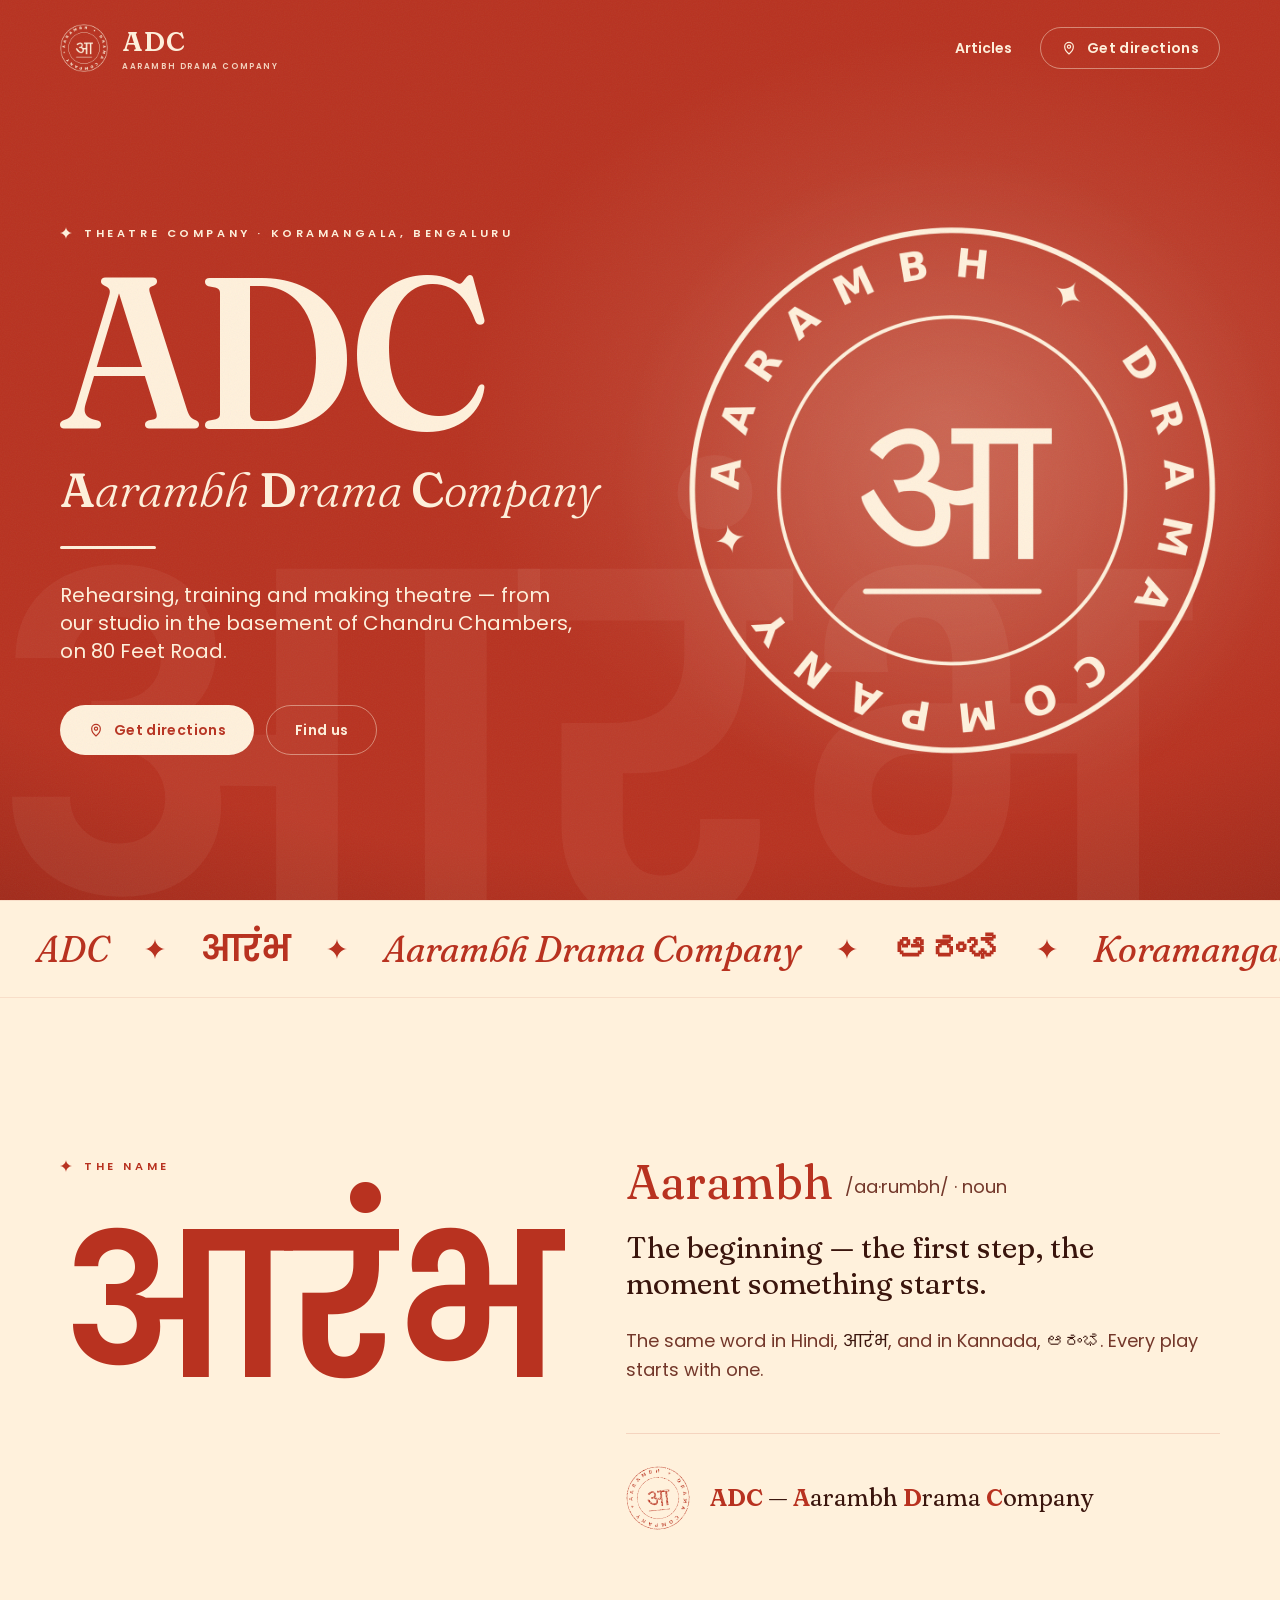
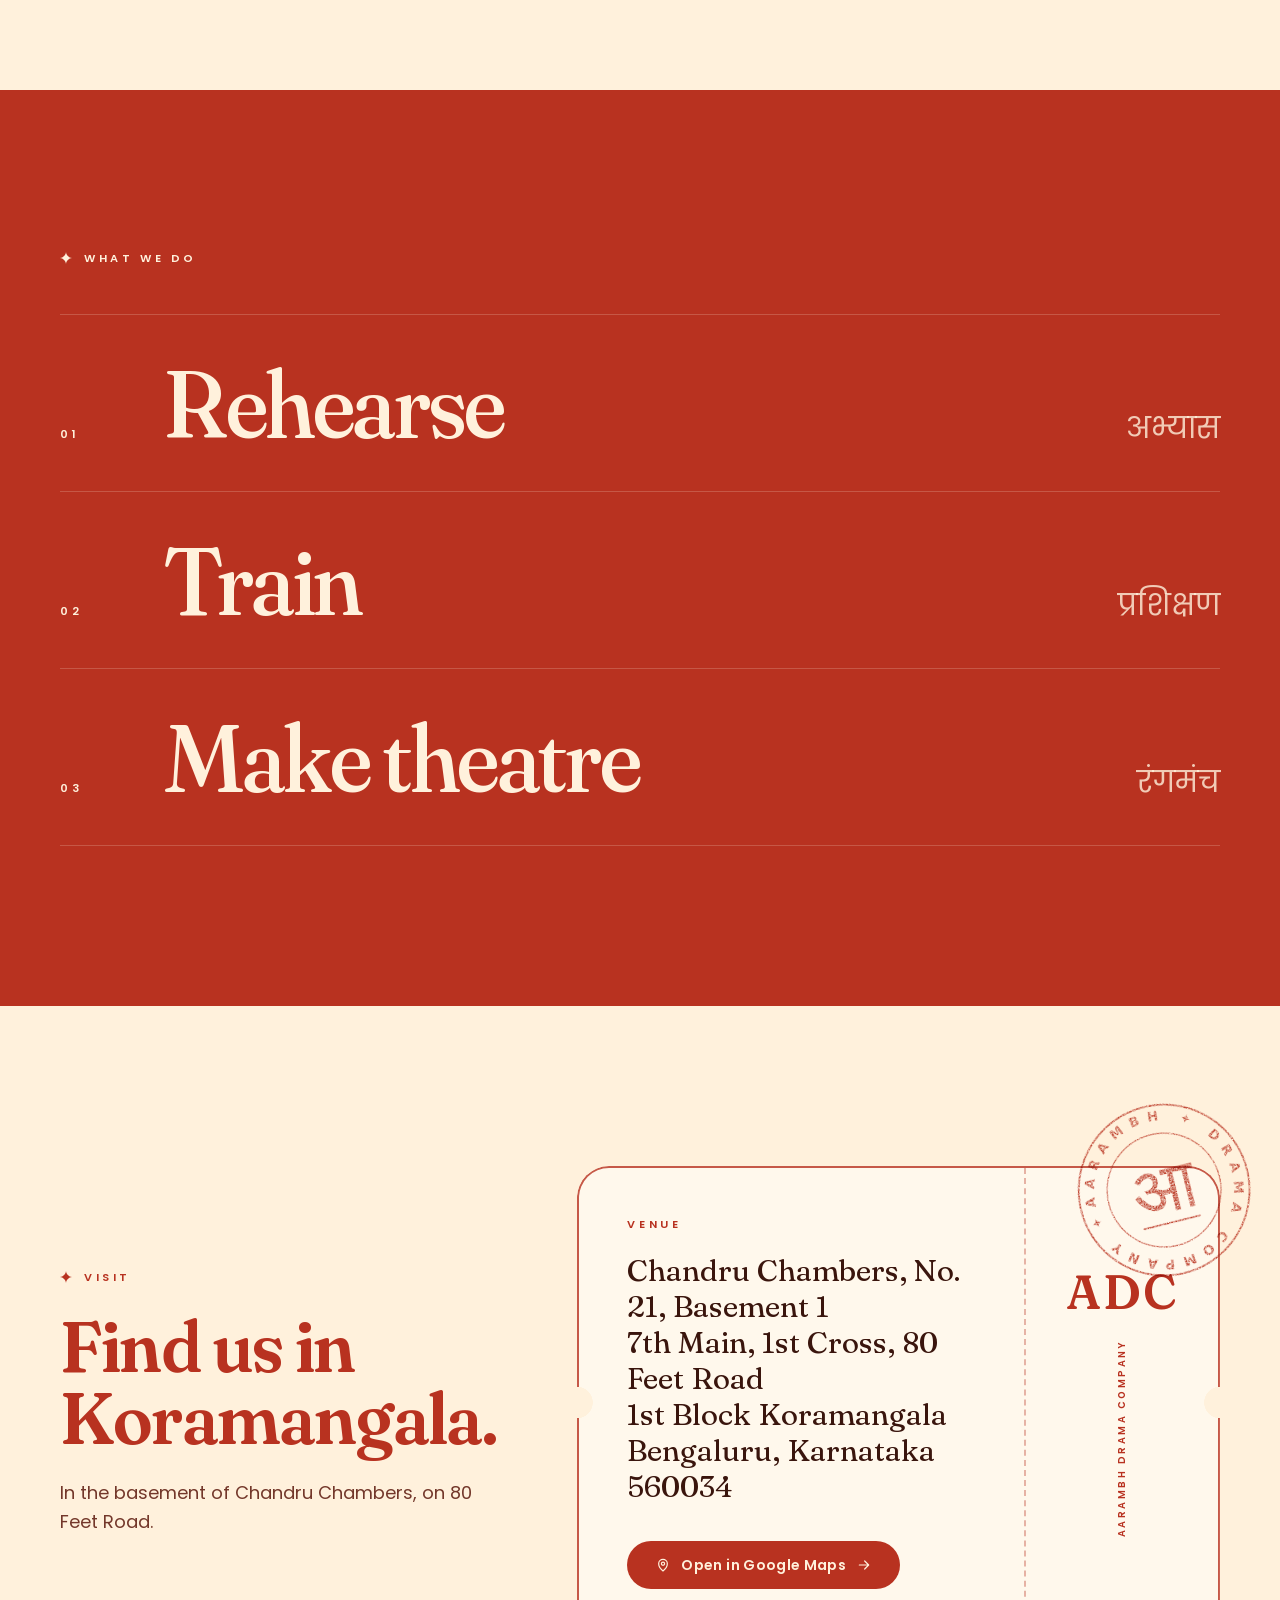
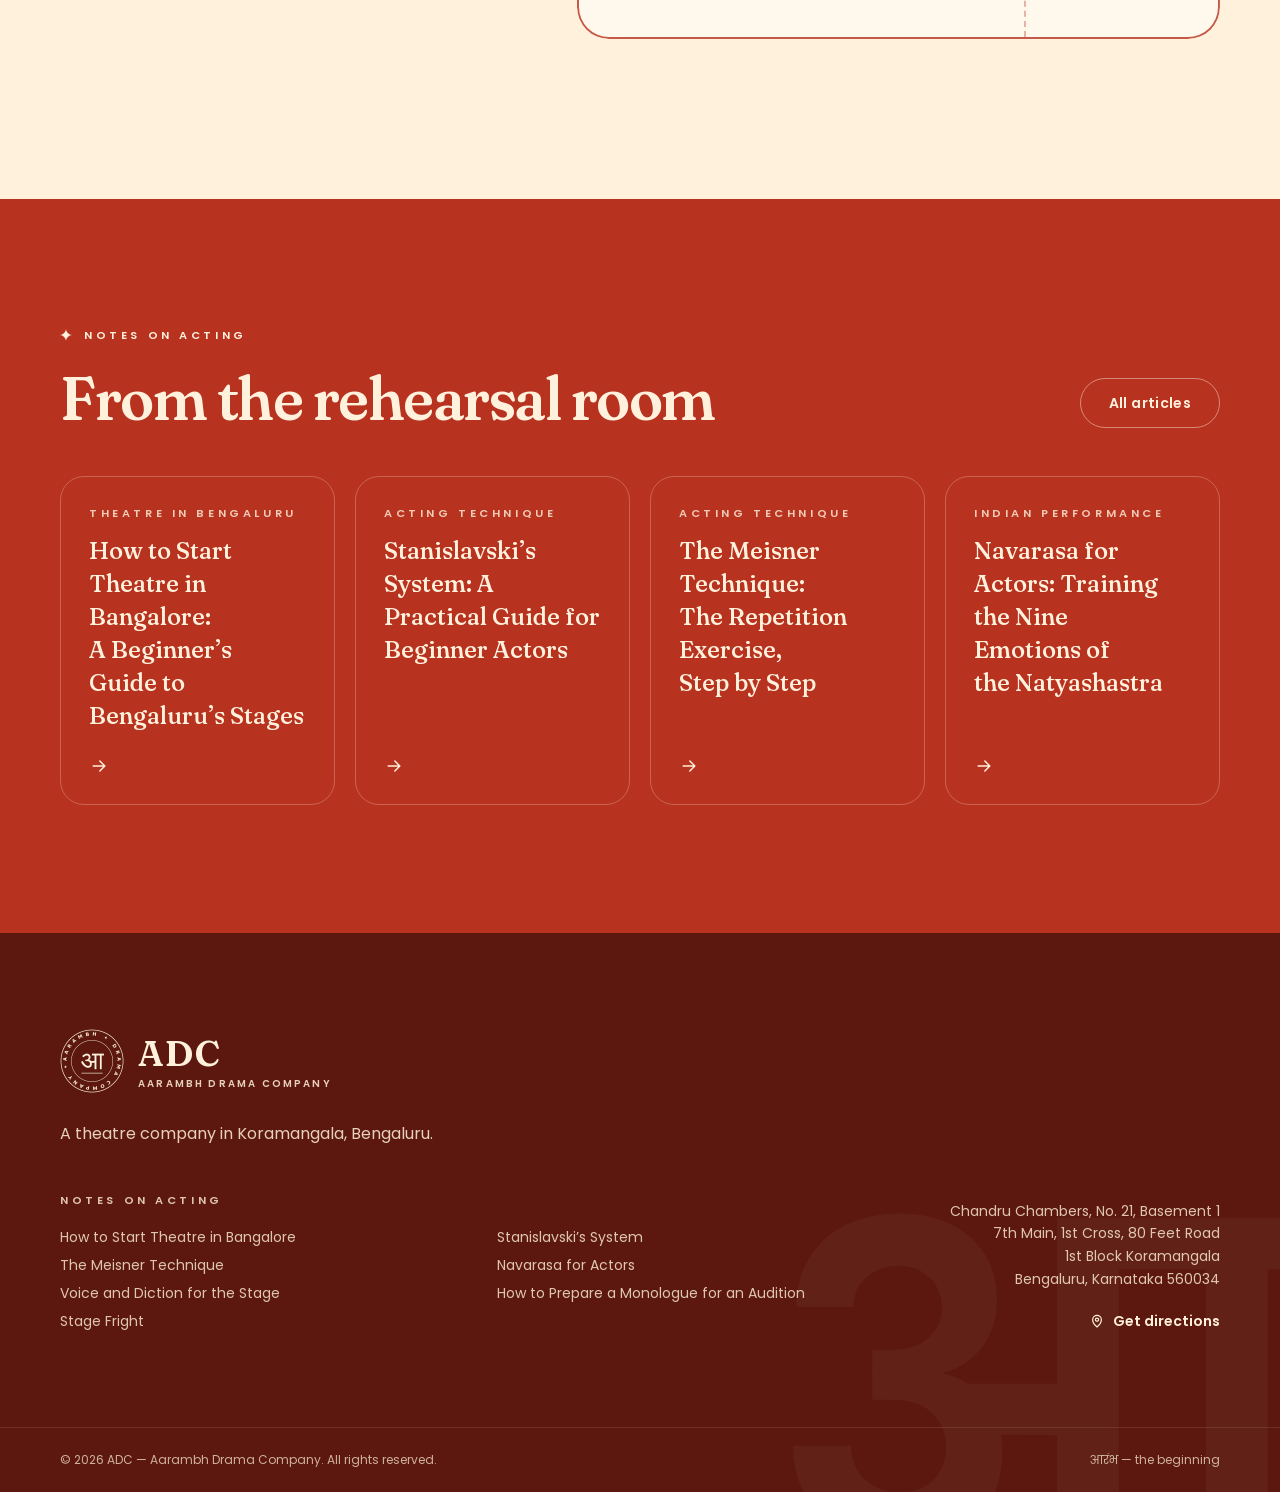
==== commit a2e93b08: "Deploy 2026-10-28 18:33 UTC Built from the microSaas monorepo (apps/aarambhdrama).  Co-Authored-By: " ====
--- a/index.html
+++ b/index.html
@@ -1 +1 @@
-<!DOCTYPE html><html lang="en-IN" class="__variable_3ef085 __variable_618a02 __variable_d4c8d4"><head><meta charSet="utf-8"/><meta name="viewport" content="width=device-width, initial-scale=1"/><link rel="preload" as="image" href="/icons/seal-small-a58a28ab.webp"/><link rel="preload" as="image" href="/icons/seal-ring-d939f4b3.webp"/><link rel="preload" as="image" href="/icons/seal-core-9857b862.webp"/><link rel="preload" as="image" href="/icons/seal-stamp-86e22b9f.webp"/><link rel="stylesheet" href="/_next/static/css/078eafc8f0582330.css" data-precedence="next"/><link rel="preload" as="script" fetchPriority="low" href="/_next/static/chunks/webpack-a25bd75c807cb6f1.js"/><script src="/_next/static/chunks/5b8f0dd8-8df0f8787c39d86d.js" async=""></script><script src="/_next/static/chunks/749-2449f47266f1c728.js" async=""></script><script src="/_next/static/chunks/main-app-c1b3ed4e00259830.js" async=""></script><script src="/_next/static/chunks/411-0c74b40d2d4493ef.js" async=""></script><script src="/_next/static/chunks/app/layout-80cd8c5e3a8070ff.js" async=""></script><script src="/_next/static/chunks/app/not-found-4a835d72cedd2bf6.js" async=""></script><meta name="theme-color" content="#b83220"/><meta name="color-scheme" content="light"/><title>ADC — Aarambh Drama Company | Theatre in Koramangala, Bengaluru</title><meta name="description" content="ADC (Aarambh Drama Company) is a theatre company in Koramangala, Bengaluru — rehearsing, training and making theatre."/><meta name="application-name" content="ADC"/><meta name="keywords" content="ADC,ADC theatre,ADC Bengaluru,Aarambh Drama Company,theatre company Koramangala,theatre company Bengaluru,drama company Bengaluru"/><link rel="canonical" href="https://aarambhdrama.com/"/><meta name="format-detection" content="telephone=no"/><meta property="og:title" content="ADC — Aarambh Drama Company · a theatre company in Koramangala, Bengaluru"/><meta property="og:description" content="ADC (Aarambh Drama Company) is a theatre company in Koramangala, Bengaluru — rehearsing, training and making theatre."/><meta property="og:site_name" content="ADC — Aarambh Drama Company"/><meta property="og:locale" content="en_IN"/><meta property="og:image" content="https://aarambhdrama.com/icons/og-814fcd40.png"/><meta property="og:image:width" content="1200"/><meta property="og:image:height" content="630"/><meta property="og:image:alt" content="ADC — Aarambh Drama Company — Koramangala, Bengaluru"/><meta property="og:type" content="website"/><meta name="twitter:card" content="summary_large_image"/><meta name="twitter:title" content="ADC — Aarambh Drama Company · a theatre company in Koramangala, Bengaluru"/><meta name="twitter:description" content="ADC (Aarambh Drama Company) is a theatre company in Koramangala, Bengaluru — rehearsing, training and making theatre."/><meta name="twitter:image" content="https://aarambhdrama.com/icons/og-814fcd40.png"/><meta name="twitter:image:width" content="1200"/><meta name="twitter:image:height" content="630"/><meta name="twitter:image:alt" content="ADC — Aarambh Drama Company — Koramangala, Bengaluru"/><link rel="icon" href="/icons/favicon-a997895d.ico" sizes="16x16 32x32 48x48"/><link rel="icon" href="/icons/favicon-32-89562ff1.png" sizes="32x32" type="image/png"/><link rel="icon" href="/icons/icon-192-d50f42f9.png" sizes="192x192" type="image/png"/><link rel="apple-touch-icon" href="/icons/apple-touch-icon-299f4fe9.png" sizes="180x180"/><script src="/_next/static/chunks/polyfills-42372ed130431b0a.js" noModule=""></script></head><body class="grain min-h-screen"><a href="#main" class="sr-only z-[80] rounded-full bg-paper px-5 py-3 text-sm font-semibold text-sindoor focus:not-sr-only focus:fixed focus:left-4 focus:top-4">Skip to content</a><header class="fixed inset-x-0 top-0 z-40 text-paper transition-[background-color,box-shadow,backdrop-filter] duration-500 "><div class="shell flex h-[4.5rem] items-center justify-between gap-4 lg:h-24"><a class="-ml-1 rounded-lg p-1" aria-label="ADC — Aarambh Drama Company — home" href="/"><span class="flex items-center gap-3.5"><img src="/icons/seal-small-a58a28ab.webp" alt="" width="256" height="256" class="h-11 w-11 lg:h-12 lg:w-12"/><span class="flex flex-col leading-none"><span class="font-display font-semibold tracking-[0.04em] text-2xl lg:text-[1.7rem]">ADC</span><span class="label mt-1.5 text-paper/85 text-[0.5rem] tracking-[0.2em]">Aarambh Drama Company</span></span></span></a><a href="https://www.google.com/maps/search/?api=1&amp;query=Chandru%20Chambers%2C%20No.%2021%2C%20Basement%201%2C%207th%20Main%2C%201st%20Cross%2C%2080%20Feet%20Road%2C%201st%20Block%20Koramangala%2C%20Bengaluru%2C%20Karnataka%20560034" target="_blank" rel="noopener noreferrer" class="btn-line !px-4 !py-2.5 sm:!px-5"><svg viewBox="0 0 24 24" class="h-4 w-4" fill="none" stroke="currentColor" stroke-width="1.8" stroke-linecap="round" stroke-linejoin="round" aria-hidden="true"><path d="M12 21s-6.5-5.6-6.5-11a6.5 6.5 0 0 1 13 0C18.5 15.4 12 21 12 21Z M12 12.4a2.4 2.4 0 1 0 0-4.8 2.4 2.4 0 0 0 0 4.8Z"></path></svg><span class="hidden sm:inline">Get directions</span><span class="sm:hidden">Directions</span></a></div></header><main id="main"><section class="relative isolate flex min-h-[100svh] items-center overflow-hidden pt-20"><div aria-hidden="true" class="absolute inset-0 -z-20 bg-[radial-gradient(55%_60%_at_74%_46%,rgba(255,236,214,0.17),transparent_70%)]"></div><div aria-hidden="true" class="absolute inset-0 -z-20 bg-[radial-gradient(130%_100%_at_50%_40%,transparent_55%,rgba(60,10,4,0.5))]"></div><p aria-hidden="true" lang="hi" class="pointer-events-none absolute -bottom-[0.2em] -left-[0.04em] -z-10 select-none font-sans text-[42vw] font-semibold leading-none text-paper/[0.05] lg:text-[30rem]">आरंभ</p><div class="shell grid items-center gap-10 py-10 lg:grid-cols-[1.05fr_0.95fr] lg:gap-8"><div class="order-2 lg:order-1"><p class="label flex items-center gap-3 rise text-paper"><svg viewBox="0 0 24 24" class="h-3 w-3 shrink-0" fill="currentColor" aria-hidden="true"><path d="M12 0c.6 6.3 5.7 11.4 12 12-6.3.6-11.4 5.7-12 12-.6-6.3-5.7-11.4-12-12C6.3 11.4 11.4 6.3 12 0Z"></path></svg>Theatre company · Koramangala, Bengaluru</p><h1 class="mt-6"><span class="rise block font-display text-[7.5rem] font-semibold leading-[0.8] tracking-[-0.01em] sm:text-[11rem] lg:text-[13.5rem]" style="animation-delay:120ms">ADC</span><span class="rise mt-7 block font-display text-3xl font-light italic sm:text-5xl" style="animation-delay:240ms"><span class="font-semibold not-italic">A</span>arambh <span class="font-semibold not-italic">D</span>rama <span class="font-semibold not-italic">C</span>ompany</span></h1><span aria-hidden="true" class="rise mt-8 block h-[3px] w-24 rounded-full bg-paper" style="animation-delay:320ms"></span><p class="rise mt-8 max-w-lg text-lg leading-relaxed text-pretty sm:text-xl" style="animation-delay:400ms">Rehearsing, training and making theatre — from our studio in the basement of Chandru Chambers, on 80 Feet Road.</p><div class="rise mt-10 flex flex-wrap gap-3" style="animation-delay:480ms"><a href="https://www.google.com/maps/search/?api=1&amp;query=Chandru%20Chambers%2C%20No.%2021%2C%20Basement%201%2C%207th%20Main%2C%201st%20Cross%2C%2080%20Feet%20Road%2C%201st%20Block%20Koramangala%2C%20Bengaluru%2C%20Karnataka%20560034" target="_blank" rel="noopener noreferrer" class="btn-paper"><svg viewBox="0 0 24 24" class="h-4 w-4" fill="none" stroke="currentColor" stroke-width="1.8" stroke-linecap="round" stroke-linejoin="round" aria-hidden="true"><path d="M12 21s-6.5-5.6-6.5-11a6.5 6.5 0 0 1 13 0C18.5 15.4 12 21 12 21Z M12 12.4a2.4 2.4 0 1 0 0-4.8 2.4 2.4 0 0 0 0 4.8Z"></path></svg>Get directions</a><a href="#visit" class="btn-line">Find us</a></div></div><div class="order-1 lg:order-2"><div class="rise relative mx-auto w-[min(76vw,22rem)] sm:w-[26rem] lg:w-full lg:max-w-[34rem]"><div aria-hidden="true" class="absolute inset-[-14%] -z-10 rounded-full bg-[radial-gradient(closest-side,rgba(255,236,214,0.16),transparent)]"></div><div role="img" aria-label="The Aarambh Drama Company seal" class="relative aspect-square w-full"><img src="/icons/seal-ring-d939f4b3.webp" alt="" width="1200" height="1200" draggable="false" class="absolute inset-0 h-full w-full select-none seal-turn"/><img src="/icons/seal-core-9857b862.webp" alt="" width="1200" height="1200" draggable="false" class="absolute inset-0 h-full w-full select-none"/></div></div></div></div></section><div aria-hidden="true" class="overflow-hidden border-y border-sindoor/10 bg-paper py-5 text-sindoor sm:py-7"><div class="marquee flex w-max"><div class="flex shrink-0 items-center"><span class="flex items-center"><span class="whitespace-nowrap px-6 text-2xl sm:px-9 sm:text-4xl font-display italic">ADC</span><svg viewBox="0 0 24 24" class="h-4 w-4 shrink-0 sm:h-5 sm:w-5" fill="currentColor" aria-hidden="true"><path d="M12 0c.6 6.3 5.7 11.4 12 12-6.3.6-11.4 5.7-12 12-.6-6.3-5.7-11.4-12-12C6.3 11.4 11.4 6.3 12 0Z"></path></svg></span><span class="flex items-center"><span class="whitespace-nowrap px-6 text-2xl sm:px-9 sm:text-4xl font-sans font-semibold">आरंभ</span><svg viewBox="0 0 24 24" class="h-4 w-4 shrink-0 sm:h-5 sm:w-5" fill="currentColor" aria-hidden="true"><path d="M12 0c.6 6.3 5.7 11.4 12 12-6.3.6-11.4 5.7-12 12-.6-6.3-5.7-11.4-12-12C6.3 11.4 11.4 6.3 12 0Z"></path></svg></span><span class="flex items-center"><span class="whitespace-nowrap px-6 text-2xl sm:px-9 sm:text-4xl font-display italic">Aarambh Drama Company</span><svg viewBox="0 0 24 24" class="h-4 w-4 shrink-0 sm:h-5 sm:w-5" fill="currentColor" aria-hidden="true"><path d="M12 0c.6 6.3 5.7 11.4 12 12-6.3.6-11.4 5.7-12 12-.6-6.3-5.7-11.4-12-12C6.3 11.4 11.4 6.3 12 0Z"></path></svg></span><span class="flex items-center"><span class="whitespace-nowrap px-6 text-2xl sm:px-9 sm:text-4xl font-sans font-semibold">ಆರಂಭ</span><svg viewBox="0 0 24 24" class="h-4 w-4 shrink-0 sm:h-5 sm:w-5" fill="currentColor" aria-hidden="true"><path d="M12 0c.6 6.3 5.7 11.4 12 12-6.3.6-11.4 5.7-12 12-.6-6.3-5.7-11.4-12-12C6.3 11.4 11.4 6.3 12 0Z"></path></svg></span><span class="flex items-center"><span class="whitespace-nowrap px-6 text-2xl sm:px-9 sm:text-4xl font-display italic">Koramangala, Bengaluru</span><svg viewBox="0 0 24 24" class="h-4 w-4 shrink-0 sm:h-5 sm:w-5" fill="currentColor" aria-hidden="true"><path d="M12 0c.6 6.3 5.7 11.4 12 12-6.3.6-11.4 5.7-12 12-.6-6.3-5.7-11.4-12-12C6.3 11.4 11.4 6.3 12 0Z"></path></svg></span><span class="flex items-center"><span class="whitespace-nowrap px-6 text-2xl sm:px-9 sm:text-4xl font-display italic">ADC</span><svg viewBox="0 0 24 24" class="h-4 w-4 shrink-0 sm:h-5 sm:w-5" fill="currentColor" aria-hidden="true"><path d="M12 0c.6 6.3 5.7 11.4 12 12-6.3.6-11.4 5.7-12 12-.6-6.3-5.7-11.4-12-12C6.3 11.4 11.4 6.3 12 0Z"></path></svg></span><span class="flex items-center"><span class="whitespace-nowrap px-6 text-2xl sm:px-9 sm:text-4xl font-sans font-semibold">आरंभ</span><svg viewBox="0 0 24 24" class="h-4 w-4 shrink-0 sm:h-5 sm:w-5" fill="currentColor" aria-hidden="true"><path d="M12 0c.6 6.3 5.7 11.4 12 12-6.3.6-11.4 5.7-12 12-.6-6.3-5.7-11.4-12-12C6.3 11.4 11.4 6.3 12 0Z"></path></svg></span><span class="flex items-center"><span class="whitespace-nowrap px-6 text-2xl sm:px-9 sm:text-4xl font-display italic">Aarambh Drama Company</span><svg viewBox="0 0 24 24" class="h-4 w-4 shrink-0 sm:h-5 sm:w-5" fill="currentColor" aria-hidden="true"><path d="M12 0c.6 6.3 5.7 11.4 12 12-6.3.6-11.4 5.7-12 12-.6-6.3-5.7-11.4-12-12C6.3 11.4 11.4 6.3 12 0Z"></path></svg></span><span class="flex items-center"><span class="whitespace-nowrap px-6 text-2xl sm:px-9 sm:text-4xl font-sans font-semibold">ಆರಂಭ</span><svg viewBox="0 0 24 24" class="h-4 w-4 shrink-0 sm:h-5 sm:w-5" fill="currentColor" aria-hidden="true"><path d="M12 0c.6 6.3 5.7 11.4 12 12-6.3.6-11.4 5.7-12 12-.6-6.3-5.7-11.4-12-12C6.3 11.4 11.4 6.3 12 0Z"></path></svg></span><span class="flex items-center"><span class="whitespace-nowrap px-6 text-2xl sm:px-9 sm:text-4xl font-display italic">Koramangala, Bengaluru</span><svg viewBox="0 0 24 24" class="h-4 w-4 shrink-0 sm:h-5 sm:w-5" fill="currentColor" aria-hidden="true"><path d="M12 0c.6 6.3 5.7 11.4 12 12-6.3.6-11.4 5.7-12 12-.6-6.3-5.7-11.4-12-12C6.3 11.4 11.4 6.3 12 0Z"></path></svg></span><span class="flex items-center"><span class="whitespace-nowrap px-6 text-2xl sm:px-9 sm:text-4xl font-display italic">ADC</span><svg viewBox="0 0 24 24" class="h-4 w-4 shrink-0 sm:h-5 sm:w-5" fill="currentColor" aria-hidden="true"><path d="M12 0c.6 6.3 5.7 11.4 12 12-6.3.6-11.4 5.7-12 12-.6-6.3-5.7-11.4-12-12C6.3 11.4 11.4 6.3 12 0Z"></path></svg></span><span class="flex items-center"><span class="whitespace-nowrap px-6 text-2xl sm:px-9 sm:text-4xl font-sans font-semibold">आरंभ</span><svg viewBox="0 0 24 24" class="h-4 w-4 shrink-0 sm:h-5 sm:w-5" fill="currentColor" aria-hidden="true"><path d="M12 0c.6 6.3 5.7 11.4 12 12-6.3.6-11.4 5.7-12 12-.6-6.3-5.7-11.4-12-12C6.3 11.4 11.4 6.3 12 0Z"></path></svg></span><span class="flex items-center"><span class="whitespace-nowrap px-6 text-2xl sm:px-9 sm:text-4xl font-display italic">Aarambh Drama Company</span><svg viewBox="0 0 24 24" class="h-4 w-4 shrink-0 sm:h-5 sm:w-5" fill="currentColor" aria-hidden="true"><path d="M12 0c.6 6.3 5.7 11.4 12 12-6.3.6-11.4 5.7-12 12-.6-6.3-5.7-11.4-12-12C6.3 11.4 11.4 6.3 12 0Z"></path></svg></span><span class="flex items-center"><span class="whitespace-nowrap px-6 text-2xl sm:px-9 sm:text-4xl font-sans font-semibold">ಆರಂಭ</span><svg viewBox="0 0 24 24" class="h-4 w-4 shrink-0 sm:h-5 sm:w-5" fill="currentColor" aria-hidden="true"><path d="M12 0c.6 6.3 5.7 11.4 12 12-6.3.6-11.4 5.7-12 12-.6-6.3-5.7-11.4-12-12C6.3 11.4 11.4 6.3 12 0Z"></path></svg></span><span class="flex items-center"><span class="whitespace-nowrap px-6 text-2xl sm:px-9 sm:text-4xl font-display italic">Koramangala, Bengaluru</span><svg viewBox="0 0 24 24" class="h-4 w-4 shrink-0 sm:h-5 sm:w-5" fill="currentColor" aria-hidden="true"><path d="M12 0c.6 6.3 5.7 11.4 12 12-6.3.6-11.4 5.7-12 12-.6-6.3-5.7-11.4-12-12C6.3 11.4 11.4 6.3 12 0Z"></path></svg></span></div><div class="flex shrink-0 items-center"><span class="flex items-center"><span class="whitespace-nowrap px-6 text-2xl sm:px-9 sm:text-4xl font-display italic">ADC</span><svg viewBox="0 0 24 24" class="h-4 w-4 shrink-0 sm:h-5 sm:w-5" fill="currentColor" aria-hidden="true"><path d="M12 0c.6 6.3 5.7 11.4 12 12-6.3.6-11.4 5.7-12 12-.6-6.3-5.7-11.4-12-12C6.3 11.4 11.4 6.3 12 0Z"></path></svg></span><span class="flex items-center"><span class="whitespace-nowrap px-6 text-2xl sm:px-9 sm:text-4xl font-sans font-semibold">आरंभ</span><svg viewBox="0 0 24 24" class="h-4 w-4 shrink-0 sm:h-5 sm:w-5" fill="currentColor" aria-hidden="true"><path d="M12 0c.6 6.3 5.7 11.4 12 12-6.3.6-11.4 5.7-12 12-.6-6.3-5.7-11.4-12-12C6.3 11.4 11.4 6.3 12 0Z"></path></svg></span><span class="flex items-center"><span class="whitespace-nowrap px-6 text-2xl sm:px-9 sm:text-4xl font-display italic">Aarambh Drama Company</span><svg viewBox="0 0 24 24" class="h-4 w-4 shrink-0 sm:h-5 sm:w-5" fill="currentColor" aria-hidden="true"><path d="M12 0c.6 6.3 5.7 11.4 12 12-6.3.6-11.4 5.7-12 12-.6-6.3-5.7-11.4-12-12C6.3 11.4 11.4 6.3 12 0Z"></path></svg></span><span class="flex items-center"><span class="whitespace-nowrap px-6 text-2xl sm:px-9 sm:text-4xl font-sans font-semibold">ಆರಂಭ</span><svg viewBox="0 0 24 24" class="h-4 w-4 shrink-0 sm:h-5 sm:w-5" fill="currentColor" aria-hidden="true"><path d="M12 0c.6 6.3 5.7 11.4 12 12-6.3.6-11.4 5.7-12 12-.6-6.3-5.7-11.4-12-12C6.3 11.4 11.4 6.3 12 0Z"></path></svg></span><span class="flex items-center"><span class="whitespace-nowrap px-6 text-2xl sm:px-9 sm:text-4xl font-display italic">Koramangala, Bengaluru</span><svg viewBox="0 0 24 24" class="h-4 w-4 shrink-0 sm:h-5 sm:w-5" fill="currentColor" aria-hidden="true"><path d="M12 0c.6 6.3 5.7 11.4 12 12-6.3.6-11.4 5.7-12 12-.6-6.3-5.7-11.4-12-12C6.3 11.4 11.4 6.3 12 0Z"></path></svg></span><span class="flex items-center"><span class="whitespace-nowrap px-6 text-2xl sm:px-9 sm:text-4xl font-display italic">ADC</span><svg viewBox="0 0 24 24" class="h-4 w-4 shrink-0 sm:h-5 sm:w-5" fill="currentColor" aria-hidden="true"><path d="M12 0c.6 6.3 5.7 11.4 12 12-6.3.6-11.4 5.7-12 12-.6-6.3-5.7-11.4-12-12C6.3 11.4 11.4 6.3 12 0Z"></path></svg></span><span class="flex items-center"><span class="whitespace-nowrap px-6 text-2xl sm:px-9 sm:text-4xl font-sans font-semibold">आरंभ</span><svg viewBox="0 0 24 24" class="h-4 w-4 shrink-0 sm:h-5 sm:w-5" fill="currentColor" aria-hidden="true"><path d="M12 0c.6 6.3 5.7 11.4 12 12-6.3.6-11.4 5.7-12 12-.6-6.3-5.7-11.4-12-12C6.3 11.4 11.4 6.3 12 0Z"></path></svg></span><span class="flex items-center"><span class="whitespace-nowrap px-6 text-2xl sm:px-9 sm:text-4xl font-display italic">Aarambh Drama Company</span><svg viewBox="0 0 24 24" class="h-4 w-4 shrink-0 sm:h-5 sm:w-5" fill="currentColor" aria-hidden="true"><path d="M12 0c.6 6.3 5.7 11.4 12 12-6.3.6-11.4 5.7-12 12-.6-6.3-5.7-11.4-12-12C6.3 11.4 11.4 6.3 12 0Z"></path></svg></span><span class="flex items-center"><span class="whitespace-nowrap px-6 text-2xl sm:px-9 sm:text-4xl font-sans font-semibold">ಆರಂಭ</span><svg viewBox="0 0 24 24" class="h-4 w-4 shrink-0 sm:h-5 sm:w-5" fill="currentColor" aria-hidden="true"><path d="M12 0c.6 6.3 5.7 11.4 12 12-6.3.6-11.4 5.7-12 12-.6-6.3-5.7-11.4-12-12C6.3 11.4 11.4 6.3 12 0Z"></path></svg></span><span class="flex items-center"><span class="whitespace-nowrap px-6 text-2xl sm:px-9 sm:text-4xl font-display italic">Koramangala, Bengaluru</span><svg viewBox="0 0 24 24" class="h-4 w-4 shrink-0 sm:h-5 sm:w-5" fill="currentColor" aria-hidden="true"><path d="M12 0c.6 6.3 5.7 11.4 12 12-6.3.6-11.4 5.7-12 12-.6-6.3-5.7-11.4-12-12C6.3 11.4 11.4 6.3 12 0Z"></path></svg></span><span class="flex items-center"><span class="whitespace-nowrap px-6 text-2xl sm:px-9 sm:text-4xl font-display italic">ADC</span><svg viewBox="0 0 24 24" class="h-4 w-4 shrink-0 sm:h-5 sm:w-5" fill="currentColor" aria-hidden="true"><path d="M12 0c.6 6.3 5.7 11.4 12 12-6.3.6-11.4 5.7-12 12-.6-6.3-5.7-11.4-12-12C6.3 11.4 11.4 6.3 12 0Z"></path></svg></span><span class="flex items-center"><span class="whitespace-nowrap px-6 text-2xl sm:px-9 sm:text-4xl font-sans font-semibold">आरंभ</span><svg viewBox="0 0 24 24" class="h-4 w-4 shrink-0 sm:h-5 sm:w-5" fill="currentColor" aria-hidden="true"><path d="M12 0c.6 6.3 5.7 11.4 12 12-6.3.6-11.4 5.7-12 12-.6-6.3-5.7-11.4-12-12C6.3 11.4 11.4 6.3 12 0Z"></path></svg></span><span class="flex items-center"><span class="whitespace-nowrap px-6 text-2xl sm:px-9 sm:text-4xl font-display italic">Aarambh Drama Company</span><svg viewBox="0 0 24 24" class="h-4 w-4 shrink-0 sm:h-5 sm:w-5" fill="currentColor" aria-hidden="true"><path d="M12 0c.6 6.3 5.7 11.4 12 12-6.3.6-11.4 5.7-12 12-.6-6.3-5.7-11.4-12-12C6.3 11.4 11.4 6.3 12 0Z"></path></svg></span><span class="flex items-center"><span class="whitespace-nowrap px-6 text-2xl sm:px-9 sm:text-4xl font-sans font-semibold">ಆರಂಭ</span><svg viewBox="0 0 24 24" class="h-4 w-4 shrink-0 sm:h-5 sm:w-5" fill="currentColor" aria-hidden="true"><path d="M12 0c.6 6.3 5.7 11.4 12 12-6.3.6-11.4 5.7-12 12-.6-6.3-5.7-11.4-12-12C6.3 11.4 11.4 6.3 12 0Z"></path></svg></span><span class="flex items-center"><span class="whitespace-nowrap px-6 text-2xl sm:px-9 sm:text-4xl font-display italic">Koramangala, Bengaluru</span><svg viewBox="0 0 24 24" class="h-4 w-4 shrink-0 sm:h-5 sm:w-5" fill="currentColor" aria-hidden="true"><path d="M12 0c.6 6.3 5.7 11.4 12 12-6.3.6-11.4 5.7-12 12-.6-6.3-5.7-11.4-12-12C6.3 11.4 11.4 6.3 12 0Z"></path></svg></span></div></div></div><section class="bg-paper text-ink"><div class="shell grid gap-12 py-24 sm:py-32 lg:grid-cols-[minmax(0,0.9fr)_minmax(0,1.1fr)] lg:gap-20 lg:py-40"><div class="reveal"><p class="label flex items-center gap-3 text-sindoor"><svg viewBox="0 0 24 24" class="h-3 w-3 shrink-0" fill="currentColor" aria-hidden="true"><path d="M12 0c.6 6.3 5.7 11.4 12 12-6.3.6-11.4 5.7-12 12-.6-6.3-5.7-11.4-12-12C6.3 11.4 11.4 6.3 12 0Z"></path></svg>The name</p><p lang="hi" class="mt-8 font-sans text-[7.5rem] font-semibold leading-[1] text-sindoor sm:text-[11rem] lg:text-[12.5rem]">आरंभ</p></div><div class="reveal self-end"><p class="font-display text-4xl text-sindoor sm:text-5xl">Aarambh<span class="ml-3 align-middle font-sans text-base text-ink-soft sm:text-lg">/aa·rumbh/ · noun</span></p><p class="mt-6 max-w-xl font-display text-2xl leading-snug text-pretty sm:text-3xl">The beginning — the first step, the moment something starts.</p><p class="mt-6 max-w-xl text-lg leading-relaxed text-ink-soft">The same word in Hindi, <span lang="hi" class="text-ink">आरंभ</span>, and in Kannada,<!-- --> <span lang="kn" class="text-ink">ಆರಂಭ</span>. Every play starts with one.</p><div class="mt-12 flex items-center gap-5 border-t border-sindoor/15 pt-8"><img src="/icons/seal-stamp-86e22b9f.webp" alt="" width="900" height="900" class="stamp h-16 w-16 shrink-0 -rotate-6"/><p class="font-display text-xl sm:text-2xl"><span class="font-semibold text-sindoor">ADC</span> — <span class="font-semibold text-sindoor">A</span>arambh <span class="font-semibold text-sindoor">D</span>rama <span class="font-semibold text-sindoor">C</span>ompany</p></div></div></div></section><section class="relative overflow-hidden bg-sindoor"><div class="shell py-24 sm:py-32 lg:py-40"><p class="label flex items-center gap-3 text-paper"><svg viewBox="0 0 24 24" class="h-3 w-3 shrink-0" fill="currentColor" aria-hidden="true"><path d="M12 0c.6 6.3 5.7 11.4 12 12-6.3.6-11.4 5.7-12 12-.6-6.3-5.7-11.4-12-12C6.3 11.4 11.4 6.3 12 0Z"></path></svg>What we do</p><ol class="mt-12 border-t border-paper/20"><li class="reveal group grid grid-cols-[auto_1fr] items-baseline gap-x-6 border-b border-paper/20 py-8 sm:grid-cols-[5rem_1fr_auto] sm:py-10"><span class="label">01</span><span class="font-display text-5xl font-medium tracking-tight transition-transform duration-500 group-hover:translate-x-2 sm:text-7xl lg:text-8xl">Rehearse</span><span lang="hi" class="col-start-2 mt-2 font-sans text-xl text-paper/80 sm:col-start-auto sm:mt-0 sm:text-3xl">अभ्यास</span></li><li class="reveal group grid grid-cols-[auto_1fr] items-baseline gap-x-6 border-b border-paper/20 py-8 sm:grid-cols-[5rem_1fr_auto] sm:py-10"><span class="label">02</span><span class="font-display text-5xl font-medium tracking-tight transition-transform duration-500 group-hover:translate-x-2 sm:text-7xl lg:text-8xl">Train</span><span lang="hi" class="col-start-2 mt-2 font-sans text-xl text-paper/80 sm:col-start-auto sm:mt-0 sm:text-3xl">प्रशिक्षण</span></li><li class="reveal group grid grid-cols-[auto_1fr] items-baseline gap-x-6 border-b border-paper/20 py-8 sm:grid-cols-[5rem_1fr_auto] sm:py-10"><span class="label">03</span><span class="font-display text-5xl font-medium tracking-tight transition-transform duration-500 group-hover:translate-x-2 sm:text-7xl lg:text-8xl">Make theatre</span><span lang="hi" class="col-start-2 mt-2 font-sans text-xl text-paper/80 sm:col-start-auto sm:mt-0 sm:text-3xl">रंगमंच</span></li></ol></div></section><section id="visit" class="scroll-mt-24 bg-paper text-ink"><div class="shell grid gap-14 py-24 sm:py-32 lg:grid-cols-[0.8fr_1.2fr] lg:items-center lg:gap-20 lg:py-40"><div class="reveal"><p class="label flex items-center gap-3 text-sindoor"><svg viewBox="0 0 24 24" class="h-3 w-3 shrink-0" fill="currentColor" aria-hidden="true"><path d="M12 0c.6 6.3 5.7 11.4 12 12-6.3.6-11.4 5.7-12 12-.6-6.3-5.7-11.4-12-12C6.3 11.4 11.4 6.3 12 0Z"></path></svg>Visit</p><h2 class="mt-6 font-display text-5xl font-semibold leading-[1.02] tracking-tight text-sindoor text-balance sm:text-7xl">Find us in Koramangala.</h2><p class="mt-6 max-w-md text-lg leading-relaxed text-ink-soft">In the basement of Chandru Chambers, on 80 Feet Road.</p></div><div class="reveal relative"><div class="ticket grid rounded-[2rem] border-2 border-sindoor/80 bg-paper-card text-sindoor sm:grid-cols-[1fr_auto]"><div class="p-8 sm:p-12"><p class="label">Venue</p><address class="mt-5 font-display text-2xl not-italic leading-snug text-ink sm:text-3xl"><span class="block">Chandru Chambers, No. 21, Basement 1</span><span class="block">7th Main, 1st Cross, 80 Feet Road</span><span class="block">1st Block Koramangala</span><span class="block">Bengaluru, Karnataka 560034</span></address><a href="https://www.google.com/maps/search/?api=1&amp;query=Chandru%20Chambers%2C%20No.%2021%2C%20Basement%201%2C%207th%20Main%2C%201st%20Cross%2C%2080%20Feet%20Road%2C%201st%20Block%20Koramangala%2C%20Bengaluru%2C%20Karnataka%20560034" target="_blank" rel="noopener noreferrer" class="btn-sindoor group mt-9"><svg viewBox="0 0 24 24" class="h-4 w-4" fill="none" stroke="currentColor" stroke-width="1.8" stroke-linecap="round" stroke-linejoin="round" aria-hidden="true"><path d="M12 21s-6.5-5.6-6.5-11a6.5 6.5 0 0 1 13 0C18.5 15.4 12 21 12 21Z M12 12.4a2.4 2.4 0 1 0 0-4.8 2.4 2.4 0 0 0 0 4.8Z"></path></svg>Open in Google Maps<svg viewBox="0 0 24 24" class="h-4 w-4 transition-transform group-hover:translate-x-1" fill="none" stroke="currentColor" stroke-width="1.8" stroke-linecap="round" stroke-linejoin="round" aria-hidden="true"><path d="M5 12h14 M13 6l6 6-6 6"></path></svg></a></div><div class="flex items-center justify-between gap-6 border-t-2 border-dashed border-sindoor/35 px-8 py-6 sm:flex-col sm:justify-center sm:border-l-2 sm:border-t-0 sm:px-10 sm:py-12"><span class="font-display text-4xl font-semibold tracking-[0.04em] sm:text-5xl">ADC</span><span class="label text-[0.6rem] tracking-[0.26em] sm:rotate-180 sm:[writing-mode:vertical-rl]">Aarambh Drama Company</span></div></div><img src="/icons/seal-stamp-86e22b9f.webp" alt="" width="900" height="900" class="stamp pointer-events-none absolute -right-3 -top-12 w-28 rotate-[-14deg] opacity-90 sm:-right-8 sm:-top-16 sm:w-40 lg:w-44"/></div></div></section></main><footer class="relative isolate overflow-hidden bg-sindoor-dark text-paper"><p aria-hidden="true" lang="hi" class="pointer-events-none absolute -bottom-[0.32em] right-[-0.06em] -z-10 select-none font-sans text-[22rem] font-semibold leading-none text-paper/[0.04] sm:text-[30rem]">आ</p><div class="shell grid gap-12 py-20 sm:py-24 lg:grid-cols-[1fr_auto] lg:items-end"><div><span class="flex items-center gap-3.5"><img src="/icons/seal-small-a58a28ab.webp" alt="" width="256" height="256" class="h-16 w-16"/><span class="flex flex-col leading-none"><span class="font-display font-semibold tracking-[0.04em] text-4xl">ADC</span><span class="label mt-1.5 text-paper/85 text-[0.62rem] tracking-[0.22em]">Aarambh Drama Company</span></span></span><p class="mt-7 max-w-sm leading-relaxed text-paper/85">A theatre company in Koramangala, Bengaluru.</p></div><div class="flex flex-col gap-5 lg:items-end"><address class="text-sm not-italic leading-relaxed text-paper/80 lg:text-right"><span class="block">Chandru Chambers, No. 21, Basement 1</span><span class="block">7th Main, 1st Cross, 80 Feet Road</span><span class="block">1st Block Koramangala</span><span class="block">Bengaluru, Karnataka 560034</span></address><a href="https://www.google.com/maps/search/?api=1&amp;query=Chandru%20Chambers%2C%20No.%2021%2C%20Basement%201%2C%207th%20Main%2C%201st%20Cross%2C%2080%20Feet%20Road%2C%201st%20Block%20Koramangala%2C%20Bengaluru%2C%20Karnataka%20560034" target="_blank" rel="noopener noreferrer" class="inline-flex items-center gap-2 text-sm font-semibold underline-offset-4 hover:underline"><svg viewBox="0 0 24 24" class="h-4 w-4" fill="none" stroke="currentColor" stroke-width="1.8" stroke-linecap="round" stroke-linejoin="round" aria-hidden="true"><path d="M12 21s-6.5-5.6-6.5-11a6.5 6.5 0 0 1 13 0C18.5 15.4 12 21 12 21Z M12 12.4a2.4 2.4 0 1 0 0-4.8 2.4 2.4 0 0 0 0 4.8Z"></path></svg>Get directions</a></div></div><div class="border-t border-paper/10"><div class="shell flex flex-col gap-2 py-6 text-xs text-paper/70 sm:flex-row sm:items-center sm:justify-between"><p>© <!-- -->2026<!-- --> <!-- -->ADC — Aarambh Drama Company<!-- -->. All rights reserved.</p><p><span lang="hi">आरंभ</span> — the beginning</p></div></div></footer><script type="application/ld+json">{"@context":"https://schema.org","@type":"TheaterGroup","@id":"https://aarambhdrama.com/#company","name":"Aarambh Drama Company","alternateName":"ADC","url":"https://aarambhdrama.com/","logo":"https://aarambhdrama.com/icons/logo-512-22fb78ce.png","image":"https://aarambhdrama.com/icons/og-814fcd40.png","description":"ADC (Aarambh Drama Company) is a theatre company in Koramangala, Bengaluru — rehearsing, training and making theatre.","address":{"@type":"PostalAddress","streetAddress":"Chandru Chambers, No. 21, Basement 1, 7th Main, 1st Cross, 80 Feet Road, 1st Block Koramangala","addressLocality":"Bengaluru","addressRegion":"Karnataka","postalCode":"560034","addressCountry":"IN"}}</script><script type="application/ld+json">{"@context":"https://schema.org","@type":"WebSite","@id":"https://aarambhdrama.com/#website","name":"ADC","alternateName":["Aarambh Drama Company","ADC — Aarambh Drama Company"],"url":"https://aarambhdrama.com/","inLanguage":"en-IN","publisher":{"@id":"https://aarambhdrama.com/#company"}}</script><script src="/_next/static/chunks/webpack-a25bd75c807cb6f1.js" async=""></script><script>(self.__next_f=self.__next_f||[]).push([0]);self.__next_f.push([2,null])</script><script>self.__next_f.push([1,"1:HL[\"/_next/static/css/078eafc8f0582330.css\",\"style\"]\n"])</script><script>self.__next_f.push([1,"2:I[6608,[],\"\"]\n4:I[9916,[\"411\",\"static/chunks/411-0c74b40d2d4493ef.js\",\"185\",\"static/chunks/app/layout-80cd8c5e3a8070ff.js\"],\"Header\"]\n5:I[2728,[],\"\"]\n6:I[9836,[],\"\"]\n7:I[5411,[\"411\",\"static/chunks/411-0c74b40d2d4493ef.js\",\"160\",\"static/chunks/app/not-found-4a835d72cedd2bf6.js\"],\"\"]\n9:I[8907,[],\"\"]\na:[]\n"])</script><script>self.__next_f.push([1,"0:[\"$\",\"$L2\",null,{\"buildId\":\"wGWpyXNvwcY7b5jMWP-uM\",\"assetPrefix\":\"\",\"urlParts\":[\"\",\"\"],\"initialTree\":[\"\",{\"children\":[\"__PAGE__\",{}]},\"$undefined\",\"$undefined\",true],\"initialSeedData\":[\"\",{\"children\":[\"__PAGE__\",{},[[\"$L3\",[[\"$\",\"section\",null,{\"className\":\"relative isolate flex min-h-[100svh] items-center overflow-hidden pt-20\",\"children\":[[\"$\",\"div\",null,{\"aria-hidden\":true,\"className\":\"absolute inset-0 -z-20 bg-[radial-gradient(55%_60%_at_74%_46%,rgba(255,236,214,0.17),transparent_70%)]\"}],[\"$\",\"div\",null,{\"aria-hidden\":true,\"className\":\"absolute inset-0 -z-20 bg-[radial-gradient(130%_100%_at_50%_40%,transparent_55%,rgba(60,10,4,0.5))]\"}],[\"$\",\"p\",null,{\"aria-hidden\":true,\"lang\":\"hi\",\"className\":\"pointer-events-none absolute -bottom-[0.2em] -left-[0.04em] -z-10 select-none font-sans text-[42vw] font-semibold leading-none text-paper/[0.05] lg:text-[30rem]\",\"children\":\"आरंभ\"}],[\"$\",\"div\",null,{\"className\":\"shell grid items-center gap-10 py-10 lg:grid-cols-[1.05fr_0.95fr] lg:gap-8\",\"children\":[[\"$\",\"div\",null,{\"className\":\"order-2 lg:order-1\",\"children\":[[\"$\",\"p\",null,{\"className\":\"label flex items-center gap-3 rise text-paper\",\"children\":[[\"$\",\"svg\",null,{\"viewBox\":\"0 0 24 24\",\"className\":\"h-3 w-3 shrink-0\",\"fill\":\"currentColor\",\"aria-hidden\":true,\"children\":[\"$\",\"path\",null,{\"d\":\"M12 0c.6 6.3 5.7 11.4 12 12-6.3.6-11.4 5.7-12 12-.6-6.3-5.7-11.4-12-12C6.3 11.4 11.4 6.3 12 0Z\"}]}],\"Theatre company · Koramangala, Bengaluru\"]}],[\"$\",\"h1\",null,{\"className\":\"mt-6\",\"children\":[[\"$\",\"span\",null,{\"className\":\"rise block font-display text-[7.5rem] font-semibold leading-[0.8] tracking-[-0.01em] sm:text-[11rem] lg:text-[13.5rem]\",\"style\":{\"animationDelay\":\"120ms\"},\"children\":\"ADC\"}],[\"$\",\"span\",null,{\"className\":\"rise mt-7 block font-display text-3xl font-light italic sm:text-5xl\",\"style\":{\"animationDelay\":\"240ms\"},\"children\":[[\"$\",\"span\",null,{\"className\":\"font-semibold not-italic\",\"children\":\"A\"}],\"arambh \",[\"$\",\"span\",null,{\"className\":\"font-semibold not-italic\",\"children\":\"D\"}],\"rama \",[\"$\",\"span\",null,{\"className\":\"font-semibold not-italic\",\"children\":\"C\"}],\"ompany\"]}]]}],[\"$\",\"span\",null,{\"aria-hidden\":true,\"className\":\"rise mt-8 block h-[3px] w-24 rounded-full bg-paper\",\"style\":{\"animationDelay\":\"320ms\"}}],[\"$\",\"p\",null,{\"className\":\"rise mt-8 max-w-lg text-lg leading-relaxed text-pretty sm:text-xl\",\"style\":{\"animationDelay\":\"400ms\"},\"children\":\"Rehearsing, training and making theatre — from our studio in the basement of Chandru Chambers, on 80 Feet Road.\"}],[\"$\",\"div\",null,{\"className\":\"rise mt-10 flex flex-wrap gap-3\",\"style\":{\"animationDelay\":\"480ms\"},\"children\":[[\"$\",\"a\",null,{\"href\":\"https://www.google.com/maps/search/?api=1\u0026query=Chandru%20Chambers%2C%20No.%2021%2C%20Basement%201%2C%207th%20Main%2C%201st%20Cross%2C%2080%20Feet%20Road%2C%201st%20Block%20Koramangala%2C%20Bengaluru%2C%20Karnataka%20560034\",\"target\":\"_blank\",\"rel\":\"noopener noreferrer\",\"className\":\"btn-paper\",\"children\":[[\"$\",\"svg\",null,{\"viewBox\":\"0 0 24 24\",\"className\":\"h-4 w-4\",\"fill\":\"none\",\"stroke\":\"currentColor\",\"strokeWidth\":1.8,\"strokeLinecap\":\"round\",\"strokeLinejoin\":\"round\",\"aria-hidden\":true,\"children\":[\"$\",\"path\",null,{\"d\":\"M12 21s-6.5-5.6-6.5-11a6.5 6.5 0 0 1 13 0C18.5 15.4 12 21 12 21Z M12 12.4a2.4 2.4 0 1 0 0-4.8 2.4 2.4 0 0 0 0 4.8Z\"}]}],\"Get directions\"]}],[\"$\",\"a\",null,{\"href\":\"#visit\",\"className\":\"btn-line\",\"children\":\"Find us\"}]]}]]}],[\"$\",\"div\",null,{\"className\":\"order-1 lg:order-2\",\"children\":[\"$\",\"div\",null,{\"className\":\"rise relative mx-auto w-[min(76vw,22rem)] sm:w-[26rem] lg:w-full lg:max-w-[34rem]\",\"children\":[[\"$\",\"div\",null,{\"aria-hidden\":true,\"className\":\"absolute inset-[-14%] -z-10 rounded-full bg-[radial-gradient(closest-side,rgba(255,236,214,0.16),transparent)]\"}],[\"$\",\"div\",null,{\"role\":\"img\",\"aria-label\":\"The Aarambh Drama Company seal\",\"className\":\"relative aspect-square w-full\",\"children\":[[\"$\",\"img\",null,{\"src\":\"/icons/seal-ring-d939f4b3.webp\",\"alt\":\"\",\"width\":1200,\"height\":1200,\"draggable\":false,\"className\":\"absolute inset-0 h-full w-full select-none seal-turn\"}],[\"$\",\"img\",null,{\"src\":\"/icons/seal-core-9857b862.webp\",\"alt\":\"\",\"width\":1200,\"height\":1200,\"draggable\":false,\"className\":\"absolute inset-0 h-full w-full select-none\"}]]}]]}]}]]}]]}],[\"$\",\"div\",null,{\"aria-hidden\":true,\"className\":\"overflow-hidden border-y border-sindoor/10 bg-paper py-5 text-sindoor sm:py-7\",\"children\":[\"$\",\"div\",null,{\"className\":\"marquee flex w-max\",\"children\":[[\"$\",\"div\",\"0\",{\"className\":\"flex shrink-0 items-center\",\"children\":[[\"$\",\"span\",\"0-0\",{\"className\":\"flex items-center\",\"children\":[[\"$\",\"span\",null,{\"className\":\"whitespace-nowrap px-6 text-2xl sm:px-9 sm:text-4xl font-display italic\",\"children\":\"ADC\"}],[\"$\",\"svg\",null,{\"viewBox\":\"0 0 24 24\",\"className\":\"h-4 w-4 shrink-0 sm:h-5 sm:w-5\",\"fill\":\"currentColor\",\"aria-hidden\":true,\"children\":[\"$\",\"path\",null,{\"d\":\"M12 0c.6 6.3 5.7 11.4 12 12-6.3.6-11.4 5.7-12 12-.6-6.3-5.7-11.4-12-12C6.3 11.4 11.4 6.3 12 0Z\"}]}]]}],[\"$\",\"span\",\"0-1\",{\"className\":\"flex items-center\",\"children\":[[\"$\",\"span\",null,{\"className\":\"whitespace-nowrap px-6 text-2xl sm:px-9 sm:text-4xl font-sans font-semibold\",\"children\":\"आरंभ\"}],[\"$\",\"svg\",null,{\"viewBox\":\"0 0 24 24\",\"className\":\"h-4 w-4 shrink-0 sm:h-5 sm:w-5\",\"fill\":\"currentColor\",\"aria-hidden\":true,\"children\":[\"$\",\"path\",null,{\"d\":\"M12 0c.6 6.3 5.7 11.4 12 12-6.3.6-11.4 5.7-12 12-.6-6.3-5.7-11.4-12-12C6.3 11.4 11.4 6.3 12 0Z\"}]}]]}],[\"$\",\"span\",\"0-2\",{\"className\":\"flex items-center\",\"children\":[[\"$\",\"span\",null,{\"className\":\"whitespace-nowrap px-6 text-2xl sm:px-9 sm:text-4xl font-display italic\",\"children\":\"Aarambh Drama Company\"}],[\"$\",\"svg\",null,{\"viewBox\":\"0 0 24 24\",\"className\":\"h-4 w-4 shrink-0 sm:h-5 sm:w-5\",\"fill\":\"currentColor\",\"aria-hidden\":true,\"children\":[\"$\",\"path\",null,{\"d\":\"M12 0c.6 6.3 5.7 11.4 12 12-6.3.6-11.4 5.7-12 12-.6-6.3-5.7-11.4-12-12C6.3 11.4 11.4 6.3 12 0Z\"}]}]]}],[\"$\",\"span\",\"0-3\",{\"className\":\"flex items-center\",\"children\":[[\"$\",\"span\",null,{\"className\":\"whitespace-nowrap px-6 text-2xl sm:px-9 sm:text-4xl font-sans font-semibold\",\"children\":\"ಆರಂಭ\"}],[\"$\",\"svg\",null,{\"viewBox\":\"0 0 24 24\",\"className\":\"h-4 w-4 shrink-0 sm:h-5 sm:w-5\",\"fill\":\"currentColor\",\"aria-hidden\":true,\"children\":[\"$\",\"path\",null,{\"d\":\"M12 0c.6 6.3 5.7 11.4 12 12-6.3.6-11.4 5.7-12 12-.6-6.3-5.7-11.4-12-12C6.3 11.4 11.4 6.3 12 0Z\"}]}]]}],[\"$\",\"span\",\"0-4\",{\"className\":\"flex items-center\",\"children\":[[\"$\",\"span\",null,{\"className\":\"whitespace-nowrap px-6 text-2xl sm:px-9 sm:text-4xl font-display italic\",\"children\":\"Koramangala, Bengaluru\"}],[\"$\",\"svg\",null,{\"viewBox\":\"0 0 24 24\",\"className\":\"h-4 w-4 shrink-0 sm:h-5 sm:w-5\",\"fill\":\"currentColor\",\"aria-hidden\":true,\"children\":[\"$\",\"path\",null,{\"d\":\"M12 0c.6 6.3 5.7 11.4 12 12-6.3.6-11.4 5.7-12 12-.6-6.3-5.7-11.4-12-12C6.3 11.4 11.4 6.3 12 0Z\"}]}]]}],[\"$\",\"span\",\"1-0\",{\"className\":\"flex items-center\",\"children\":[[\"$\",\"span\",null,{\"className\":\"whitespace-nowrap px-6 text-2xl sm:px-9 sm:text-4xl font-display italic\",\"children\":\"ADC\"}],[\"$\",\"svg\",null,{\"viewBox\":\"0 0 24 24\",\"className\":\"h-4 w-4 shrink-0 sm:h-5 sm:w-5\",\"fill\":\"currentColor\",\"aria-hidden\":true,\"children\":[\"$\",\"path\",null,{\"d\":\"M12 0c.6 6.3 5.7 11.4 12 12-6.3.6-11.4 5.7-12 12-.6-6.3-5.7-11.4-12-12C6.3 11.4 11.4 6.3 12 0Z\"}]}]]}],[\"$\",\"span\",\"1-1\",{\"className\":\"flex items-center\",\"children\":[[\"$\",\"span\",null,{\"className\":\"whitespace-nowrap px-6 text-2xl sm:px-9 sm:text-4xl font-sans font-semibold\",\"children\":\"आरंभ\"}],[\"$\",\"svg\",null,{\"viewBox\":\"0 0 24 24\",\"className\":\"h-4 w-4 shrink-0 sm:h-5 sm:w-5\",\"fill\":\"currentColor\",\"aria-hidden\":true,\"children\":[\"$\",\"path\",null,{\"d\":\"M12 0c.6 6.3 5.7 11.4 12 12-6.3.6-11.4 5.7-12 12-.6-6.3-5.7-11.4-12-12C6.3 11.4 11.4 6.3 12 0Z\"}]}]]}],[\"$\",\"span\",\"1-2\",{\"className\":\"flex items-center\",\"children\":[[\"$\",\"span\",null,{\"className\":\"whitespace-nowrap px-6 text-2xl sm:px-9 sm:text-4xl font-display italic\",\"children\":\"Aarambh Drama Company\"}],[\"$\",\"svg\",null,{\"viewBox\":\"0 0 24 24\",\"className\":\"h-4 w-4 shrink-0 sm:h-5 sm:w-5\",\"fill\":\"currentColor\",\"aria-hidden\":true,\"children\":[\"$\",\"path\",null,{\"d\":\"M12 0c.6 6.3 5.7 11.4 12 12-6.3.6-11.4 5.7-12 12-.6-6.3-5.7-11.4-12-12C6.3 11.4 11.4 6.3 12 0Z\"}]}]]}],[\"$\",\"span\",\"1-3\",{\"className\":\"flex items-center\",\"children\":[[\"$\",\"span\",null,{\"className\":\"whitespace-nowrap px-6 text-2xl sm:px-9 sm:text-4xl font-sans font-semibold\",\"children\":\"ಆರಂಭ\"}],[\"$\",\"svg\",null,{\"viewBox\":\"0 0 24 24\",\"className\":\"h-4 w-4 shrink-0 sm:h-5 sm:w-5\",\"fill\":\"currentColor\",\"aria-hidden\":true,\"children\":[\"$\",\"path\",null,{\"d\":\"M12 0c.6 6.3 5.7 11.4 12 12-6.3.6-11.4 5.7-12 12-.6-6.3-5.7-11.4-12-12C6.3 11.4 11.4 6.3 12 0Z\"}]}]]}],[\"$\",\"span\",\"1-4\",{\"className\":\"flex items-center\",\"children\":[[\"$\",\"span\",null,{\"className\":\"whitespace-nowrap px-6 text-2xl sm:px-9 sm:text-4xl font-display italic\",\"children\":\"Koramangala, Bengaluru\"}],[\"$\",\"svg\",null,{\"viewBox\":\"0 0 24 24\",\"className\":\"h-4 w-4 shrink-0 sm:h-5 sm:w-5\",\"fill\":\"currentColor\",\"aria-hidden\":true,\"children\":[\"$\",\"path\",null,{\"d\":\"M12 0c.6 6.3 5.7 11.4 12 12-6.3.6-11.4 5.7-12 12-.6-6.3-5.7-11.4-12-12C6.3 11.4 11.4 6.3 12 0Z\"}]}]]}],[\"$\",\"span\",\"2-0\",{\"className\":\"flex items-center\",\"children\":[[\"$\",\"span\",null,{\"className\":\"whitespace-nowrap px-6 text-2xl sm:px-9 sm:text-4xl font-display italic\",\"children\":\"ADC\"}],[\"$\",\"svg\",null,{\"viewBox\":\"0 0 24 24\",\"className\":\"h-4 w-4 shrink-0 sm:h-5 sm:w-5\",\"fill\":\"currentColor\",\"aria-hidden\":true,\"children\":[\"$\",\"path\",null,{\"d\":\"M12 0c.6 6.3 5.7 11.4 12 12-6.3.6-11.4 5.7-12 12-.6-6.3-5.7-11.4-12-12C6.3 11.4 11.4 6.3 12 0Z\"}]}]]}],[\"$\",\"span\",\"2-1\",{\"className\":\"flex items-center\",\"children\":[[\"$\",\"span\",null,{\"className\":\"whitespace-nowrap px-6 text-2xl sm:px-9 sm:text-4xl font-sans font-semibold\",\"children\":\"आरंभ\"}],[\"$\",\"svg\",null,{\"viewBox\":\"0 0 24 24\",\"className\":\"h-4 w-4 shrink-0 sm:h-5 sm:w-5\",\"fill\":\"currentColor\",\"aria-hidden\":true,\"children\":[\"$\",\"path\",null,{\"d\":\"M12 0c.6 6.3 5.7 11.4 12 12-6.3.6-11.4 5.7-12 12-.6-6.3-5.7-11.4-12-12C6.3 11.4 11.4 6.3 12 0Z\"}]}]]}],[\"$\",\"span\",\"2-2\",{\"className\":\"flex items-center\",\"children\":[[\"$\",\"span\",null,{\"className\":\"whitespace-nowrap px-6 text-2xl sm:px-9 sm:text-4xl font-display italic\",\"children\":\"Aarambh Drama Company\"}],[\"$\",\"svg\",null,{\"viewBox\":\"0 0 24 24\",\"className\":\"h-4 w-4 shrink-0 sm:h-5 sm:w-5\",\"fill\":\"currentColor\",\"aria-hidden\":true,\"children\":[\"$\",\"path\",null,{\"d\":\"M12 0c.6 6.3 5.7 11.4 12 12-6.3.6-11.4 5.7-12 12-.6-6.3-5.7-11.4-12-12C6.3 11.4 11.4 6.3 12 0Z\"}]}]]}],[\"$\",\"span\",\"2-3\",{\"className\":\"flex items-center\",\"children\":[[\"$\",\"span\",null,{\"className\":\"whitespace-nowrap px-6 text-2xl sm:px-9 sm:text-4xl font-sans font-semibold\",\"children\":\"ಆರಂಭ\"}],[\"$\",\"svg\",null,{\"viewBox\":\"0 0 24 24\",\"className\":\"h-4 w-4 shrink-0 sm:h-5 sm:w-5\",\"fill\":\"currentColor\",\"aria-hidden\":true,\"children\":[\"$\",\"path\",null,{\"d\":\"M12 0c.6 6.3 5.7 11.4 12 12-6.3.6-11.4 5.7-12 12-.6-6.3-5.7-11.4-12-12C6.3 11.4 11.4 6.3 12 0Z\"}]}]]}],[\"$\",\"span\",\"2-4\",{\"className\":\"flex items-center\",\"children\":[[\"$\",\"span\",null,{\"className\":\"whitespace-nowrap px-6 text-2xl sm:px-9 sm:text-4xl font-display italic\",\"children\":\"Koramangala, Bengaluru\"}],[\"$\",\"svg\",null,{\"viewBox\":\"0 0 24 24\",\"className\":\"h-4 w-4 shrink-0 sm:h-5 sm:w-5\",\"fill\":\"currentColor\",\"aria-hidden\":true,\"children\":[\"$\",\"path\",null,{\"d\":\"M12 0c.6 6.3 5.7 11.4 12 12-6.3.6-11.4 5.7-12 12-.6-6.3-5.7-11.4-12-12C6.3 11.4 11.4 6.3 12 0Z\"}]}]]}]]}],[\"$\",\"div\",\"1\",{\"className\":\"flex shrink-0 items-center\",\"children\":[[\"$\",\"span\",\"0-0\",{\"className\":\"flex items-center\",\"children\":[[\"$\",\"span\",null,{\"className\":\"whitespace-nowrap px-6 text-2xl sm:px-9 sm:text-4xl font-display italic\",\"children\":\"ADC\"}],[\"$\",\"svg\",null,{\"viewBox\":\"0 0 24 24\",\"className\":\"h-4 w-4 shrink-0 sm:h-5 sm:w-5\",\"fill\":\"currentColor\",\"aria-hidden\":true,\"children\":[\"$\",\"path\",null,{\"d\":\"M12 0c.6 6.3 5.7 11.4 12 12-6.3.6-11.4 5.7-12 12-.6-6.3-5.7-11.4-12-12C6.3 11.4 11.4 6.3 12 0Z\"}]}]]}],[\"$\",\"span\",\"0-1\",{\"className\":\"flex items-center\",\"children\":[[\"$\",\"span\",null,{\"className\":\"whitespace-nowrap px-6 text-2xl sm:px-9 sm:text-4xl font-sans font-semibold\",\"children\":\"आरंभ\"}],[\"$\",\"svg\",null,{\"viewBox\":\"0 0 24 24\",\"className\":\"h-4 w-4 shrink-0 sm:h-5 sm:w-5\",\"fill\":\"currentColor\",\"aria-hidden\":true,\"children\":[\"$\",\"path\",null,{\"d\":\"M12 0c.6 6.3 5.7 11.4 12 12-6.3.6-11.4 5.7-12 12-.6-6.3-5.7-11.4-12-12C6.3 11.4 11.4 6.3 12 0Z\"}]}]]}],[\"$\",\"span\",\"0-2\",{\"className\":\"flex items-center\",\"children\":[[\"$\",\"span\",null,{\"className\":\"whitespace-nowrap px-6 text-2xl sm:px-9 sm:text-4xl font-display italic\",\"children\":\"Aarambh Drama Company\"}],[\"$\",\"svg\",null,{\"viewBox\":\"0 0 24 24\",\"className\":\"h-4 w-4 shrink-0 sm:h-5 sm:w-5\",\"fill\":\"currentColor\",\"aria-hidden\":true,\"children\":[\"$\",\"path\",null,{\"d\":\"M12 0c.6 6.3 5.7 11.4 12 12-6.3.6-11.4 5.7-12 12-.6-6.3-5.7-11.4-12-12C6.3 11.4 11.4 6.3 12 0Z\"}]}]]}],[\"$\",\"span\",\"0-3\",{\"className\":\"flex items-center\",\"children\":[[\"$\",\"span\",null,{\"className\":\"whitespace-nowrap px-6 text-2xl sm:px-9 sm:text-4xl font-sans font-semibold\",\"children\":\"ಆರಂಭ\"}],[\"$\",\"svg\",null,{\"viewBox\":\"0 0 24 24\",\"className\":\"h-4 w-4 shrink-0 sm:h-5 sm:w-5\",\"fill\":\"currentColor\",\"aria-hidden\":true,\"children\":[\"$\",\"path\",null,{\"d\":\"M12 0c.6 6.3 5.7 11.4 12 12-6.3.6-11.4 5.7-12 12-.6-6.3-5.7-11.4-12-12C6.3 11.4 11.4 6.3 12 0Z\"}]}]]}],[\"$\",\"span\",\"0-4\",{\"className\":\"flex items-center\",\"children\":[[\"$\",\"span\",null,{\"className\":\"whitespace-nowrap px-6 text-2xl sm:px-9 sm:text-4xl font-display italic\",\"children\":\"Koramangala, Bengaluru\"}],[\"$\",\"svg\",null,{\"viewBox\":\"0 0 24 24\",\"className\":\"h-4 w-4 shrink-0 sm:h-5 sm:w-5\",\"fill\":\"currentColor\",\"aria-hidden\":true,\"children\":[\"$\",\"path\",null,{\"d\":\"M12 0c.6 6.3 5.7 11.4 12 12-6.3.6-11.4 5.7-12 12-.6-6.3-5.7-11.4-12-12C6.3 11.4 11.4 6.3 12 0Z\"}]}]]}],[\"$\",\"span\",\"1-0\",{\"className\":\"flex items-center\",\"children\":[[\"$\",\"span\",null,{\"className\":\"whitespace-nowrap px-6 text-2xl sm:px-9 sm:text-4xl font-display italic\",\"children\":\"ADC\"}],[\"$\",\"svg\",null,{\"viewBox\":\"0 0 24 24\",\"className\":\"h-4 w-4 shrink-0 sm:h-5 sm:w-5\",\"fill\":\"currentColor\",\"aria-hidden\":true,\"children\":[\"$\",\"path\",null,{\"d\":\"M12 0c.6 6.3 5.7 11.4 12 12-6.3.6-11.4 5.7-12 12-.6-6.3-5.7-11.4-12-12C6.3 11.4 11.4 6.3 12 0Z\"}]}]]}],[\"$\",\"span\",\"1-1\",{\"className\":\"flex items-center\",\"children\":[[\"$\",\"span\",null,{\"className\":\"whitespace-nowrap px-6 text-2xl sm:px-9 sm:text-4xl font-sans font-semibold\",\"children\":\"आरंभ\"}],[\"$\",\"svg\",null,{\"viewBox\":\"0 0 24 24\",\"className\":\"h-4 w-4 shrink-0 sm:h-5 sm:w-5\",\"fill\":\"currentColor\",\"aria-hidden\":true,\"children\":[\"$\",\"path\",null,{\"d\":\"M12 0c.6 6.3 5.7 11.4 12 12-6.3.6-11.4 5.7-12 12-.6-6.3-5.7-11.4-12-12C6.3 11.4 11.4 6.3 12 0Z\"}]}]]}],[\"$\",\"span\",\"1-2\",{\"className\":\"flex items-center\",\"children\":[[\"$\",\"span\",null,{\"className\":\"whitespace-nowrap px-6 text-2xl sm:px-9 sm:text-4xl font-display italic\",\"children\":\"Aarambh Drama Company\"}],[\"$\",\"svg\",null,{\"viewBox\":\"0 0 24 24\",\"className\":\"h-4 w-4 shrink-0 sm:h-5 sm:w-5\",\"fill\":\"currentColor\",\"aria-hidden\":true,\"children\":[\"$\",\"path\",null,{\"d\":\"M12 0c.6 6.3 5.7 11.4 12 12-6.3.6-11.4 5.7-12 12-.6-6.3-5.7-11.4-12-12C6.3 11.4 11.4 6.3 12 0Z\"}]}]]}],[\"$\",\"span\",\"1-3\",{\"className\":\"flex items-center\",\"children\":[[\"$\",\"span\",null,{\"className\":\"whitespace-nowrap px-6 text-2xl sm:px-9 sm:text-4xl font-sans font-semibold\",\"children\":\"ಆರಂಭ\"}],[\"$\",\"svg\",null,{\"viewBox\":\"0 0 24 24\",\"className\":\"h-4 w-4 shrink-0 sm:h-5 sm:w-5\",\"fill\":\"currentColor\",\"aria-hidden\":true,\"children\":[\"$\",\"path\",null,{\"d\":\"M12 0c.6 6.3 5.7 11.4 12 12-6.3.6-11.4 5.7-12 12-.6-6.3-5.7-11.4-12-12C6.3 11.4 11.4 6.3 12 0Z\"}]}]]}],[\"$\",\"span\",\"1-4\",{\"className\":\"flex items-center\",\"children\":[[\"$\",\"span\",null,{\"className\":\"whitespace-nowrap px-6 text-2xl sm:px-9 sm:text-4xl font-display italic\",\"children\":\"Koramangala, Bengaluru\"}],[\"$\",\"svg\",null,{\"viewBox\":\"0 0 24 24\",\"className\":\"h-4 w-4 shrink-0 sm:h-5 sm:w-5\",\"fill\":\"currentColor\",\"aria-hidden\":true,\"children\":[\"$\",\"path\",null,{\"d\":\"M12 0c.6 6.3 5.7 11.4 12 12-6.3.6-11.4 5.7-12 12-.6-6.3-5.7-11.4-12-12C6.3 11.4 11.4 6.3 12 0Z\"}]}]]}],[\"$\",\"span\",\"2-0\",{\"className\":\"flex items-center\",\"children\":[[\"$\",\"span\",null,{\"className\":\"whitespace-nowrap px-6 text-2xl sm:px-9 sm:text-4xl font-display italic\",\"children\":\"ADC\"}],[\"$\",\"svg\",null,{\"viewBox\":\"0 0 24 24\",\"className\":\"h-4 w-4 shrink-0 sm:h-5 sm:w-5\",\"fill\":\"currentColor\",\"aria-hidden\":true,\"children\":[\"$\",\"path\",null,{\"d\":\"M12 0c.6 6.3 5.7 11.4 12 12-6.3.6-11.4 5.7-12 12-.6-6.3-5.7-11.4-12-12C6.3 11.4 11.4 6.3 12 0Z\"}]}]]}],[\"$\",\"span\",\"2-1\",{\"className\":\"flex items-center\",\"children\":[[\"$\",\"span\",null,{\"className\":\"whitespace-nowrap px-6 text-2xl sm:px-9 sm:text-4xl font-sans font-semibold\",\"children\":\"आरंभ\"}],[\"$\",\"svg\",null,{\"viewBox\":\"0 0 24 24\",\"className\":\"h-4 w-4 shrink-0 sm:h-5 sm:w-5\",\"fill\":\"currentColor\",\"aria-hidden\":true,\"children\":[\"$\",\"path\",null,{\"d\":\"M12 0c.6 6.3 5.7 11.4 12 12-6.3.6-11.4 5.7-12 12-.6-6.3-5.7-11.4-12-12C6.3 11.4 11.4 6.3 12 0Z\"}]}]]}],[\"$\",\"span\",\"2-2\",{\"className\":\"flex items-center\",\"children\":[[\"$\",\"span\",null,{\"className\":\"whitespace-nowrap px-6 text-2xl sm:px-9 sm:text-4xl font-display italic\",\"children\":\"Aarambh Drama Company\"}],[\"$\",\"svg\",null,{\"viewBox\":\"0 0 24 24\",\"className\":\"h-4 w-4 shrink-0 sm:h-5 sm:w-5\",\"fill\":\"currentColor\",\"aria-hidden\":true,\"children\":[\"$\",\"path\",null,{\"d\":\"M12 0c.6 6.3 5.7 11.4 12 12-6.3.6-11.4 5.7-12 12-.6-6.3-5.7-11.4-12-12C6.3 11.4 11.4 6.3 12 0Z\"}]}]]}],[\"$\",\"span\",\"2-3\",{\"className\":\"flex items-center\",\"children\":[[\"$\",\"span\",null,{\"className\":\"whitespace-nowrap px-6 text-2xl sm:px-9 sm:text-4xl font-sans font-semibold\",\"children\":\"ಆರಂಭ\"}],[\"$\",\"svg\",null,{\"viewBox\":\"0 0 24 24\",\"className\":\"h-4 w-4 shrink-0 sm:h-5 sm:w-5\",\"fill\":\"currentColor\",\"aria-hidden\":true,\"children\":[\"$\",\"path\",null,{\"d\":\"M12 0c.6 6.3 5.7 11.4 12 12-6.3.6-11.4 5.7-12 12-.6-6.3-5.7-11.4-12-12C6.3 11.4 11.4 6.3 12 0Z\"}]}]]}],[\"$\",\"span\",\"2-4\",{\"className\":\"flex items-center\",\"children\":[[\"$\",\"span\",null,{\"className\":\"whitespace-nowrap px-6 text-2xl sm:px-9 sm:text-4xl font-display italic\",\"children\":\"Koramangala, Bengaluru\"}],[\"$\",\"svg\",null,{\"viewBox\":\"0 0 24 24\",\"className\":\"h-4 w-4 shrink-0 sm:h-5 sm:w-5\",\"fill\":\"currentColor\",\"aria-hidden\":true,\"children\":[\"$\",\"path\",null,{\"d\":\"M12 0c.6 6.3 5.7 11.4 12 12-6.3.6-11.4 5.7-12 12-.6-6.3-5.7-11.4-12-12C6.3 11.4 11.4 6.3 12 0Z\"}]}]]}]]}]]}]}],[\"$\",\"section\",null,{\"className\":\"bg-paper text-ink\",\"children\":[\"$\",\"div\",null,{\"className\":\"shell grid gap-12 py-24 sm:py-32 lg:grid-cols-[minmax(0,0.9fr)_minmax(0,1.1fr)] lg:gap-20 lg:py-40\",\"children\":[[\"$\",\"div\",null,{\"className\":\"reveal\",\"children\":[[\"$\",\"p\",null,{\"className\":\"label flex items-center gap-3 text-sindoor\",\"children\":[[\"$\",\"svg\",null,{\"viewBox\":\"0 0 24 24\",\"className\":\"h-3 w-3 shrink-0\",\"fill\":\"currentColor\",\"aria-hidden\":true,\"children\":[\"$\",\"path\",null,{\"d\":\"M12 0c.6 6.3 5.7 11.4 12 12-6.3.6-11.4 5.7-12 12-.6-6.3-5.7-11.4-12-12C6.3 11.4 11.4 6.3 12 0Z\"}]}],\"The name\"]}],[\"$\",\"p\",null,{\"lang\":\"hi\",\"className\":\"mt-8 font-sans text-[7.5rem] font-semibold leading-[1] text-sindoor sm:text-[11rem] lg:text-[12.5rem]\",\"children\":\"आरंभ\"}]]}],[\"$\",\"div\",null,{\"className\":\"reveal self-end\",\"children\":[[\"$\",\"p\",null,{\"className\":\"font-display text-4xl text-sindoor sm:text-5xl\",\"children\":[\"Aarambh\",[\"$\",\"span\",null,{\"className\":\"ml-3 align-middle font-sans text-base text-ink-soft sm:text-lg\",\"children\":\"/aa·rumbh/ · noun\"}]]}],[\"$\",\"p\",null,{\"className\":\"mt-6 max-w-xl font-display text-2xl leading-snug text-pretty sm:text-3xl\",\"children\":\"The beginning — the first step, the moment something starts.\"}],[\"$\",\"p\",null,{\"className\":\"mt-6 max-w-xl text-lg leading-relaxed text-ink-soft\",\"children\":[\"The same word in Hindi, \",[\"$\",\"span\",null,{\"lang\":\"hi\",\"className\":\"text-ink\",\"children\":\"आरंभ\"}],\", and in Kannada,\",\" \",[\"$\",\"span\",null,{\"lang\":\"kn\",\"className\":\"text-ink\",\"children\":\"ಆರಂಭ\"}],\". Every play starts with one.\"]}],[\"$\",\"div\",null,{\"className\":\"mt-12 flex items-center gap-5 border-t border-sindoor/15 pt-8\",\"children\":[[\"$\",\"img\",null,{\"src\":\"/icons/seal-stamp-86e22b9f.webp\",\"alt\":\"\",\"width\":900,\"height\":900,\"className\":\"stamp h-16 w-16 shrink-0 -rotate-6\"}],[\"$\",\"p\",null,{\"className\":\"font-display text-xl sm:text-2xl\",\"children\":[[\"$\",\"span\",null,{\"className\":\"font-semibold text-sindoor\",\"children\":\"ADC\"}],\" — \",[[\"$\",\"span\",null,{\"className\":\"font-semibold text-sindoor\",\"children\":\"A\"}],\"arambh \",[\"$\",\"span\",null,{\"className\":\"font-semibold text-sindoor\",\"children\":\"D\"}],\"rama \",[\"$\",\"span\",null,{\"className\":\"font-semibold text-sindoor\",\"children\":\"C\"}],\"ompany\"]]}]]}]]}]]}]}],[\"$\",\"section\",null,{\"className\":\"relative overflow-hidden bg-sindoor\",\"children\":[\"$\",\"div\",null,{\"className\":\"shell py-24 sm:py-32 lg:py-40\",\"children\":[[\"$\",\"p\",null,{\"className\":\"label flex items-center gap-3 text-paper\",\"children\":[[\"$\",\"svg\",null,{\"viewBox\":\"0 0 24 24\",\"className\":\"h-3 w-3 shrink-0\",\"fill\":\"currentColor\",\"aria-hidden\":true,\"children\":[\"$\",\"path\",null,{\"d\":\"M12 0c.6 6.3 5.7 11.4 12 12-6.3.6-11.4 5.7-12 12-.6-6.3-5.7-11.4-12-12C6.3 11.4 11.4 6.3 12 0Z\"}]}],\"What we do\"]}],[\"$\",\"ol\",null,{\"className\":\"mt-12 border-t border-paper/20\",\"children\":[[\"$\",\"li\",\"Rehearse\",{\"className\":\"reveal group grid grid-cols-[auto_1fr] items-baseline gap-x-6 border-b border-paper/20 py-8 sm:grid-cols-[5rem_1fr_auto] sm:py-10\",\"children\":[[\"$\",\"span\",null,{\"className\":\"label\",\"children\":\"01\"}],[\"$\",\"span\",null,{\"className\":\"font-display text-5xl font-medium tracking-tight transition-transform duration-500 group-hover:translate-x-2 sm:text-7xl lg:text-8xl\",\"children\":\"Rehearse\"}],[\"$\",\"span\",null,{\"lang\":\"hi\",\"className\":\"col-start-2 mt-2 font-sans text-xl text-paper/80 sm:col-start-auto sm:mt-0 sm:text-3xl\",\"children\":\"अभ्यास\"}]]}],[\"$\",\"li\",\"Train\",{\"className\":\"reveal group grid grid-cols-[auto_1fr] items-baseline gap-x-6 border-b border-paper/20 py-8 sm:grid-cols-[5rem_1fr_auto] sm:py-10\",\"children\":[[\"$\",\"span\",null,{\"className\":\"label\",\"children\":\"02\"}],[\"$\",\"span\",null,{\"className\":\"font-display text-5xl font-medium tracking-tight transition-transform duration-500 group-hover:translate-x-2 sm:text-7xl lg:text-8xl\",\"children\":\"Train\"}],[\"$\",\"span\",null,{\"lang\":\"hi\",\"className\":\"col-start-2 mt-2 font-sans text-xl text-paper/80 sm:col-start-auto sm:mt-0 sm:text-3xl\",\"children\":\"प्रशिक्षण\"}]]}],[\"$\",\"li\",\"Make theatre\",{\"className\":\"reveal group grid grid-cols-[auto_1fr] items-baseline gap-x-6 border-b border-paper/20 py-8 sm:grid-cols-[5rem_1fr_auto] sm:py-10\",\"children\":[[\"$\",\"span\",null,{\"className\":\"label\",\"children\":\"03\"}],[\"$\",\"span\",null,{\"className\":\"font-display text-5xl font-medium tracking-tight transition-transform duration-500 group-hover:translate-x-2 sm:text-7xl lg:text-8xl\",\"children\":\"Make theatre\"}],[\"$\",\"span\",null,{\"lang\":\"hi\",\"className\":\"col-start-2 mt-2 font-sans text-xl text-paper/80 sm:col-start-auto sm:mt-0 sm:text-3xl\",\"children\":\"रंगमंच\"}]]}]]}]]}]}],[\"$\",\"section\",null,{\"id\":\"visit\",\"className\":\"scroll-mt-24 bg-paper text-ink\",\"children\":[\"$\",\"div\",null,{\"className\":\"shell grid gap-14 py-24 sm:py-32 lg:grid-cols-[0.8fr_1.2fr] lg:items-center lg:gap-20 lg:py-40\",\"children\":[[\"$\",\"div\",null,{\"className\":\"reveal\",\"children\":[[\"$\",\"p\",null,{\"className\":\"label flex items-center gap-3 text-sindoor\",\"children\":[[\"$\",\"svg\",null,{\"viewBox\":\"0 0 24 24\",\"className\":\"h-3 w-3 shrink-0\",\"fill\":\"currentColor\",\"aria-hidden\":true,\"children\":[\"$\",\"path\",null,{\"d\":\"M12 0c.6 6.3 5.7 11.4 12 12-6.3.6-11.4 5.7-12 12-.6-6.3-5.7-11.4-12-12C6.3 11.4 11.4 6.3 12 0Z\"}]}],\"Visit\"]}],[\"$\",\"h2\",null,{\"className\":\"mt-6 font-display text-5xl font-semibold leading-[1.02] tracking-tight text-sindoor text-balance sm:text-7xl\",\"children\":\"Find us in Koramangala.\"}],[\"$\",\"p\",null,{\"className\":\"mt-6 max-w-md text-lg leading-relaxed text-ink-soft\",\"children\":\"In the basement of Chandru Chambers, on 80 Feet Road.\"}]]}],[\"$\",\"div\",null,{\"className\":\"reveal relative\",\"children\":[[\"$\",\"div\",null,{\"className\":\"ticket grid rounded-[2rem] border-2 border-sindoor/80 bg-paper-card text-sindoor sm:grid-cols-[1fr_auto]\",\"children\":[[\"$\",\"div\",null,{\"className\":\"p-8 sm:p-12\",\"children\":[[\"$\",\"p\",null,{\"className\":\"label\",\"children\":\"Venue\"}],[\"$\",\"address\",null,{\"className\":\"mt-5 font-display text-2xl not-italic leading-snug text-ink sm:text-3xl\",\"children\":[[\"$\",\"span\",\"Chandru Chambers, No. 21, Basement 1\",{\"className\":\"block\",\"children\":\"Chandru Chambers, No. 21, Basement 1\"}],[\"$\",\"span\",\"7th Main, 1st Cross, 80 Feet Road\",{\"className\":\"block\",\"children\":\"7th Main, 1st Cross, 80 Feet Road\"}],[\"$\",\"span\",\"1st Block Koramangala\",{\"className\":\"block\",\"children\":\"1st Block Koramangala\"}],[\"$\",\"span\",\"Bengaluru, Karnataka 560034\",{\"className\":\"block\",\"children\":\"Bengaluru, Karnataka 560034\"}]]}],[\"$\",\"a\",null,{\"href\":\"https://www.google.com/maps/search/?api=1\u0026query=Chandru%20Chambers%2C%20No.%2021%2C%20Basement%201%2C%207th%20Main%2C%201st%20Cross%2C%2080%20Feet%20Road%2C%201st%20Block%20Koramangala%2C%20Bengaluru%2C%20Karnataka%20560034\",\"target\":\"_blank\",\"rel\":\"noopener noreferrer\",\"className\":\"btn-sindoor group mt-9\",\"children\":[[\"$\",\"svg\",null,{\"viewBox\":\"0 0 24 24\",\"className\":\"h-4 w-4\",\"fill\":\"none\",\"stroke\":\"currentColor\",\"strokeWidth\":1.8,\"strokeLinecap\":\"round\",\"strokeLinejoin\":\"round\",\"aria-hidden\":true,\"children\":[\"$\",\"path\",null,{\"d\":\"M12 21s-6.5-5.6-6.5-11a6.5 6.5 0 0 1 13 0C18.5 15.4 12 21 12 21Z M12 12.4a2.4 2.4 0 1 0 0-4.8 2.4 2.4 0 0 0 0 4.8Z\"}]}],\"Open in Google Maps\",[\"$\",\"svg\",null,{\"viewBox\":\"0 0 24 24\",\"className\":\"h-4 w-4 transition-transform group-hover:translate-x-1\",\"fill\":\"none\",\"stroke\":\"currentColor\",\"strokeWidth\":1.8,\"strokeLinecap\":\"round\",\"strokeLinejoin\":\"round\",\"aria-hidden\":true,\"children\":[\"$\",\"path\",null,{\"d\":\"M5 12h14 M13 6l6 6-6 6\"}]}]]}]]}],[\"$\",\"div\",null,{\"className\":\"flex items-center justify-between gap-6 border-t-2 border-dashed border-sindoor/35 px-8 py-6 sm:flex-col sm:justify-center sm:border-l-2 sm:border-t-0 sm:px-10 sm:py-12\",\"children\":[[\"$\",\"span\",null,{\"className\":\"font-display text-4xl font-semibold tracking-[0.04em] sm:text-5xl\",\"children\":\"ADC\"}],[\"$\",\"span\",null,{\"className\":\"label text-[0.6rem] tracking-[0.26em] sm:rotate-180 sm:[writing-mode:vertical-rl]\",\"children\":\"Aarambh Drama Company\"}]]}]]}],[\"$\",\"img\",null,{\"src\":\"/icons/seal-stamp-86e22b9f.webp\",\"alt\":\"\",\"width\":900,\"height\":900,\"className\":\"stamp pointer-events-none absolute -right-3 -top-12 w-28 rotate-[-14deg] opacity-90 sm:-right-8 sm:-top-16 sm:w-40 lg:w-44\"}]]}]]}]}]],null],null],null]},[[[[\"$\",\"link\",\"0\",{\"rel\":\"stylesheet\",\"href\":\"/_next/static/css/078eafc8f0582330.css\",\"precedence\":\"next\",\"crossOrigin\":\"$undefined\"}]],[\"$\",\"html\",null,{\"lang\":\"en-IN\",\"className\":\"__variable_3ef085 __variable_618a02 __variable_d4c8d4\",\"children\":[\"$\",\"body\",null,{\"className\":\"grain min-h-screen\",\"children\":[[\"$\",\"a\",null,{\"href\":\"#main\",\"className\":\"sr-only z-[80] rounded-full bg-paper px-5 py-3 text-sm font-semibold text-sindoor focus:not-sr-only focus:fixed focus:left-4 focus:top-4\",\"children\":\"Skip to content\"}],[\"$\",\"$L4\",null,{}],[\"$\",\"main\",null,{\"id\":\"main\",\"children\":[\"$\",\"$L5\",null,{\"parallelRouterKey\":\"children\",\"segmentPath\":[\"children\"],\"error\":\"$undefined\",\"errorStyles\":\"$undefined\",\"errorScripts\":\"$undefined\",\"template\":[\"$\",\"$L6\",null,{}],\"templateStyles\":\"$undefined\",\"templateScripts\":\"$undefined\",\"notFound\":[\"$\",\"section\",null,{\"className\":\"relative isolate flex min-h-[88vh] items-center overflow-hidden pt-24\",\"children\":[[\"$\",\"div\",null,{\"aria-hidden\":true,\"className\":\"absolute inset-0 -z-10 bg-[radial-gradient(60%_55%_at_50%_30%,rgba(255,236,214,0.14),transparent_70%)]\"}],[\"$\",\"div\",null,{\"className\":\"shell text-center\",\"children\":[[\"$\",\"img\",null,{\"src\":\"/icons/seal-small-a58a28ab.webp\",\"alt\":\"\",\"width\":256,\"height\":256,\"className\":\"mx-auto h-24 w-24\"}],[\"$\",\"p\",null,{\"className\":\"label mt-10 flex items-center justify-center gap-3\",\"children\":[[\"$\",\"svg\",null,{\"viewBox\":\"0 0 24 24\",\"className\":\"h-3 w-3\",\"fill\":\"currentColor\",\"aria-hidden\":true,\"children\":[\"$\",\"path\",null,{\"d\":\"M12 0c.6 6.3 5.7 11.4 12 12-6.3.6-11.4 5.7-12 12-.6-6.3-5.7-11.4-12-12C6.3 11.4 11.4 6.3 12 0Z\"}]}],\"Error 404\",[\"$\",\"svg\",null,{\"viewBox\":\"0 0 24 24\",\"className\":\"h-3 w-3\",\"fill\":\"currentColor\",\"aria-hidden\":true,\"children\":[\"$\",\"path\",null,{\"d\":\"M12 0c.6 6.3 5.7 11.4 12 12-6.3.6-11.4 5.7-12 12-.6-6.3-5.7-11.4-12-12C6.3 11.4 11.4 6.3 12 0Z\"}]}]]}],[\"$\",\"h1\",null,{\"className\":\"mx-auto mt-6 max-w-3xl font-display text-5xl font-semibold leading-tight text-balance sm:text-7xl\",\"children\":\"This scene isn’t in the script.\"}],[\"$\",\"p\",null,{\"className\":\"mx-auto mt-6 max-w-md text-lg text-paper/90\",\"children\":\"The page you were looking for has left the stage.\"}],[\"$\",\"div\",null,{\"className\":\"mt-10 flex justify-center\",\"children\":[\"$\",\"$L7\",null,{\"href\":\"/\",\"className\":\"btn-paper\",\"children\":\"Back to the home page\"}]}]]}]]}],\"notFoundStyles\":[]}]}],[\"$\",\"footer\",null,{\"className\":\"relative isolate overflow-hidden bg-sindoor-dark text-paper\",\"children\":[[\"$\",\"p\",null,{\"aria-hidden\":true,\"lang\":\"hi\",\"className\":\"pointer-events-none absolute -bottom-[0.32em] right-[-0.06em] -z-10 select-none font-sans text-[22rem] font-semibold leading-none text-paper/[0.04] sm:text-[30rem]\",\"children\":\"आ\"}],[\"$\",\"div\",null,{\"className\":\"shell grid gap-12 py-20 sm:py-24 lg:grid-cols-[1fr_auto] lg:items-end\",\"children\":[[\"$\",\"div\",null,{\"children\":[[\"$\",\"span\",null,{\"className\":\"flex items-center gap-3.5\",\"children\":[[\"$\",\"img\",null,{\"src\":\"/icons/seal-small-a58a28ab.webp\",\"alt\":\"\",\"width\":256,\"height\":256,\"className\":\"h-16 w-16\"}],[\"$\",\"span\",null,{\"className\":\"flex flex-col leading-none\",\"children\":[[\"$\",\"span\",null,{\"className\":\"font-display font-semibold tracking-[0.04em] text-4xl\",\"children\":\"ADC\"}],[\"$\",\"span\",null,{\"className\":\"label mt-1.5 text-paper/85 text-[0.62rem] tracking-[0.22em]\",\"children\":\"Aarambh Drama Company\"}]]}]]}],[\"$\",\"p\",null,{\"className\":\"mt-7 max-w-sm leading-relaxed text-paper/85\",\"children\":\"A theatre company in Koramangala, Bengaluru.\"}]]}],[\"$\",\"div\",null,{\"className\":\"flex flex-col gap-5 lg:items-end\",\"children\":[[\"$\",\"address\",null,{\"className\":\"text-sm not-italic leading-relaxed text-paper/80 lg:text-right\",\"children\":[[\"$\",\"span\",\"Chandru Chambers, No. 21, Basement 1\",{\"className\":\"block\",\"children\":\"Chandru Chambers, No. 21, Basement 1\"}],[\"$\",\"span\",\"7th Main, 1st Cross, 80 Feet Road\",{\"className\":\"block\",\"children\":\"7th Main, 1st Cross, 80 Feet Road\"}],[\"$\",\"span\",\"1st Block Koramangala\",{\"className\":\"block\",\"children\":\"1st Block Koramangala\"}],[\"$\",\"span\",\"Bengaluru, Karnataka 560034\",{\"className\":\"block\",\"children\":\"Bengaluru, Karnataka 560034\"}]]}],[\"$\",\"a\",null,{\"href\":\"https://www.google.com/maps/search/?api=1\u0026query=Chandru%20Chambers%2C%20No.%2021%2C%20Basement%201%2C%207th%20Main%2C%201st%20Cross%2C%2080%20Feet%20Road%2C%201st%20Block%20Koramangala%2C%20Bengaluru%2C%20Karnataka%20560034\",\"target\":\"_blank\",\"rel\":\"noopener noreferrer\",\"className\":\"inline-flex items-center gap-2 text-sm font-semibold underline-offset-4 hover:underline\",\"children\":[[\"$\",\"svg\",null,{\"viewBox\":\"0 0 24 24\",\"className\":\"h-4 w-4\",\"fill\":\"none\",\"stroke\":\"currentColor\",\"strokeWidth\":1.8,\"strokeLinecap\":\"round\",\"strokeLinejoin\":\"round\",\"aria-hidden\":true,\"children\":[\"$\",\"path\",null,{\"d\":\"M12 21s-6.5-5.6-6.5-11a6.5 6.5 0 0 1 13 0C18.5 15.4 12 21 12 21Z M12 12.4a2.4 2.4 0 1 0 0-4.8 2.4 2.4 0 0 0 0 4.8Z\"}]}],\"Get directions\"]}]]}]]}],[\"$\",\"div\",null,{\"className\":\"border-t border-paper/10\",\"children\":[\"$\",\"div\",null,{\"className\":\"shell flex flex-col gap-2 py-6 text-xs text-paper/70 sm:flex-row sm:items-center sm:justify-between\",\"children\":[[\"$\",\"p\",null,{\"children\":[\"© \",2026,\" \",\"ADC — Aarambh Drama Company\",\". All rights reserved.\"]}],[\"$\",\"p\",null,{\"children\":[[\"$\",\"span\",null,{\"lang\":\"hi\",\"children\":\"आरंभ\"}],\" — the beginning\"]}]]}]}]]}],[\"$\",\"script\",null,{\"type\":\"application/ld+json\",\"dangerouslySetInnerHTML\":{\"__html\":\"{\\\"@context\\\":\\\"https://schema.org\\\",\\\"@type\\\":\\\"TheaterGroup\\\",\\\"@id\\\":\\\"https://aarambhdrama.com/#company\\\",\\\"name\\\":\\\"Aarambh Drama Company\\\",\\\"alternateName\\\":\\\"ADC\\\",\\\"url\\\":\\\"https://aarambhdrama.com/\\\",\\\"logo\\\":\\\"https://aarambhdrama.com/icons/logo-512-22fb78ce.png\\\",\\\"image\\\":\\\"https://aarambhdrama.com/icons/og-814fcd40.png\\\",\\\"description\\\":\\\"ADC (Aarambh Drama Company) is a theatre company in Koramangala, Bengaluru — rehearsing, training and making theatre.\\\",\\\"address\\\":{\\\"@type\\\":\\\"PostalAddress\\\",\\\"streetAddress\\\":\\\"Chandru Chambers, No. 21, Basement 1, 7th Main, 1st Cross, 80 Feet Road, 1st Block Koramangala\\\",\\\"addressLocality\\\":\\\"Bengaluru\\\",\\\"addressRegion\\\":\\\"Karnataka\\\",\\\"postalCode\\\":\\\"560034\\\",\\\"addressCountry\\\":\\\"IN\\\"}}\"}}],[\"$\",\"script\",null,{\"type\":\"application/ld+json\",\"dangerouslySetInnerHTML\":{\"__html\":\"{\\\"@context\\\":\\\"https://schema.org\\\",\\\"@type\\\":\\\"WebSite\\\",\\\"@id\\\":\\\"https://aarambhdrama.com/#website\\\",\\\"name\\\":\\\"ADC\\\",\\\"alternateName\\\":[\\\"Aarambh Drama Company\\\",\\\"ADC — Aarambh Drama Company\\\"],\\\"url\\\":\\\"https://aarambhdrama.com/\\\",\\\"inLanguage\\\":\\\"en-IN\\\",\\\"publisher\\\":{\\\"@id\\\":\\\"https://aarambhdrama.com/#company\\\"}}\"}}]]}]}]],null],null],\"couldBeIntercepted\":false,\"initialHead\":[null,\"$L8\"],\"globalErrorComponent\":\"$9\",\"missingSlots\":\"$Wa\"}]\n"])</script><script>self.__next_f.push([1,"8:[[\"$\",\"meta\",\"0\",{\"name\":\"viewport\",\"content\":\"width=device-width, initial-scale=1\"}],[\"$\",\"meta\",\"1\",{\"name\":\"theme-color\",\"content\":\"#b83220\"}],[\"$\",\"meta\",\"2\",{\"name\":\"color-scheme\",\"content\":\"light\"}],[\"$\",\"meta\",\"3\",{\"charSet\":\"utf-8\"}],[\"$\",\"title\",\"4\",{\"children\":\"ADC — Aarambh Drama Company | Theatre in Koramangala, Bengaluru\"}],[\"$\",\"meta\",\"5\",{\"name\":\"description\",\"content\":\"ADC (Aarambh Drama Company) is a theatre company in Koramangala, Bengaluru — rehearsing, training and making theatre.\"}],[\"$\",\"meta\",\"6\",{\"name\":\"application-name\",\"content\":\"ADC\"}],[\"$\",\"meta\",\"7\",{\"name\":\"keywords\",\"content\":\"ADC,ADC theatre,ADC Bengaluru,Aarambh Drama Company,theatre company Koramangala,theatre company Bengaluru,drama company Bengaluru\"}],[\"$\",\"link\",\"8\",{\"rel\":\"canonical\",\"href\":\"https://aarambhdrama.com/\"}],[\"$\",\"meta\",\"9\",{\"name\":\"format-detection\",\"content\":\"telephone=no\"}],[\"$\",\"meta\",\"10\",{\"property\":\"og:title\",\"content\":\"ADC — Aarambh Drama Company · a theatre company in Koramangala, Bengaluru\"}],[\"$\",\"meta\",\"11\",{\"property\":\"og:description\",\"content\":\"ADC (Aarambh Drama Company) is a theatre company in Koramangala, Bengaluru — rehearsing, training and making theatre.\"}],[\"$\",\"meta\",\"12\",{\"property\":\"og:site_name\",\"content\":\"ADC — Aarambh Drama Company\"}],[\"$\",\"meta\",\"13\",{\"property\":\"og:locale\",\"content\":\"en_IN\"}],[\"$\",\"meta\",\"14\",{\"property\":\"og:image\",\"content\":\"https://aarambhdrama.com/icons/og-814fcd40.png\"}],[\"$\",\"meta\",\"15\",{\"property\":\"og:image:width\",\"content\":\"1200\"}],[\"$\",\"meta\",\"16\",{\"property\":\"og:image:height\",\"content\":\"630\"}],[\"$\",\"meta\",\"17\",{\"property\":\"og:image:alt\",\"content\":\"ADC — Aarambh Drama Company — Koramangala, Bengaluru\"}],[\"$\",\"meta\",\"18\",{\"property\":\"og:type\",\"content\":\"website\"}],[\"$\",\"meta\",\"19\",{\"name\":\"twitter:card\",\"content\":\"summary_large_image\"}],[\"$\",\"meta\",\"20\",{\"name\":\"twitter:title\",\"content\":\"ADC — Aarambh Drama Company · a theatre company in Koramangala, Bengaluru\"}],[\"$\",\"meta\",\"21\",{\"name\":\"twitter:description\",\"content\":\"ADC (Aarambh Drama Company) is a theatre company in Koramangala, Bengaluru — rehearsing, training and making theatre.\"}],[\"$\",\"meta\",\"22\",{\"name\":\"twitter:image\",\"content\":\"https://aarambhdrama.com/icons/og-814fcd40.png\"}],[\"$\",\"meta\",\"23\",{\"name\":\"twitter:image:width\",\"content\":\"1200\"}],[\"$\",\"meta\",\"24\",{\"name\":\"twitter:image:height\",\"content\":\"630\"}],[\"$\",\"meta\",\"25\",{\"name\":\"twitter:image:alt\",\"content\":\"ADC — Aarambh Drama Company — Koramangala, Bengaluru\"}],[\"$\",\"link\",\"26\",{\"rel\":\"icon\",\"href\":\"/icons/favicon-a997895d.ico\",\"sizes\":\"16x16 32x32 48x48\"}],[\"$\",\"link\",\"27\",{\"rel\":\"icon\",\"href\":\"/icons/favicon-32-89562ff1.png\",\"sizes\":\"32x32\",\"type\":\"image/png\"}],[\"$\",\"link\",\"28\",{\"rel\":\"icon\",\"href\":\"/icons/icon-192-d50f42f9.png\",\"sizes\":\"192x192\",\"type\":\"image/png\"}],[\"$\",\"link\",\"29\",{\"rel\":\"apple-touch-icon\",\"href\":\"/icons/apple-touch-icon-299f4fe9.png\",\"sizes\":\"180x180\"}]]\n"])</script><script>self.__next_f.push([1,"3:null\n"])</script></body></html>+<!DOCTYPE html><html lang="en-IN" class="__variable_3ef085 __variable_618a02 __variable_d4c8d4"><head><meta charSet="utf-8"/><meta name="viewport" content="width=device-width, initial-scale=1"/><link rel="preload" as="image" href="/icons/seal-small-a58a28ab.webp"/><link rel="preload" as="image" href="/icons/seal-ring-d939f4b3.webp"/><link rel="preload" as="image" href="/icons/seal-core-9857b862.webp"/><link rel="preload" as="image" href="/icons/seal-stamp-86e22b9f.webp"/><link rel="stylesheet" href="/_next/static/css/043c0b8f31f2d4df.css" data-precedence="next"/><link rel="preload" as="script" fetchPriority="low" href="/_next/static/chunks/webpack-a25bd75c807cb6f1.js"/><script src="/_next/static/chunks/5b8f0dd8-8df0f8787c39d86d.js" async=""></script><script src="/_next/static/chunks/749-2449f47266f1c728.js" async=""></script><script src="/_next/static/chunks/main-app-c1b3ed4e00259830.js" async=""></script><script src="/_next/static/chunks/411-0c74b40d2d4493ef.js" async=""></script><script src="/_next/static/chunks/app/page-7732f799a0ad764f.js" async=""></script><script src="/_next/static/chunks/app/layout-a1c670f8d9400816.js" async=""></script><meta name="theme-color" content="#b83220"/><meta name="color-scheme" content="light"/><title>ADC — Aarambh Drama Company | Theatre in Koramangala, Bengaluru</title><meta name="description" content="ADC (Aarambh Drama Company) is a theatre company in Koramangala, Bengaluru — rehearsing, training and making theatre."/><meta name="application-name" content="ADC"/><meta name="keywords" content="ADC,ADC theatre,ADC Bengaluru,Aarambh Drama Company,theatre company Koramangala,theatre company Bengaluru,drama company Bengaluru"/><link rel="canonical" href="https://aarambhdrama.com/"/><meta name="format-detection" content="telephone=no"/><meta property="og:title" content="ADC — Aarambh Drama Company · a theatre company in Koramangala, Bengaluru"/><meta property="og:description" content="ADC (Aarambh Drama Company) is a theatre company in Koramangala, Bengaluru — rehearsing, training and making theatre."/><meta property="og:site_name" content="ADC — Aarambh Drama Company"/><meta property="og:locale" content="en_IN"/><meta property="og:image" content="https://aarambhdrama.com/icons/og-814fcd40.png"/><meta property="og:image:width" content="1200"/><meta property="og:image:height" content="630"/><meta property="og:image:alt" content="ADC — Aarambh Drama Company — Koramangala, Bengaluru"/><meta property="og:type" content="website"/><meta name="twitter:card" content="summary_large_image"/><meta name="twitter:title" content="ADC — Aarambh Drama Company · a theatre company in Koramangala, Bengaluru"/><meta name="twitter:description" content="ADC (Aarambh Drama Company) is a theatre company in Koramangala, Bengaluru — rehearsing, training and making theatre."/><meta name="twitter:image" content="https://aarambhdrama.com/icons/og-814fcd40.png"/><meta name="twitter:image:width" content="1200"/><meta name="twitter:image:height" content="630"/><meta name="twitter:image:alt" content="ADC — Aarambh Drama Company — Koramangala, Bengaluru"/><link rel="icon" href="/icons/favicon-a997895d.ico" sizes="16x16 32x32 48x48"/><link rel="icon" href="/icons/favicon-32-89562ff1.png" sizes="32x32" type="image/png"/><link rel="icon" href="/icons/icon-192-d50f42f9.png" sizes="192x192" type="image/png"/><link rel="apple-touch-icon" href="/icons/apple-touch-icon-299f4fe9.png" sizes="180x180"/><script src="/_next/static/chunks/polyfills-42372ed130431b0a.js" noModule=""></script></head><body class="grain min-h-screen"><a href="#main" class="sr-only z-[80] rounded-full bg-paper px-5 py-3 text-sm font-semibold text-sindoor focus:not-sr-only focus:fixed focus:left-4 focus:top-4">Skip to content</a><header class="fixed inset-x-0 top-0 z-40 text-paper transition-[background-color,box-shadow,backdrop-filter] duration-500 "><div class="shell flex h-[4.5rem] items-center justify-between gap-4 lg:h-24"><a class="-ml-1 rounded-lg p-1" aria-label="ADC — Aarambh Drama Company — home" href="/"><span class="flex items-center gap-3.5"><img src="/icons/seal-small-a58a28ab.webp" alt="" width="256" height="256" class="h-11 w-11 lg:h-12 lg:w-12"/><span class="flex flex-col leading-none"><span class="font-display font-semibold tracking-[0.04em] text-2xl lg:text-[1.7rem]">ADC</span><span class="label mt-1.5 text-paper/85 text-[0.5rem] tracking-[0.2em]">Aarambh Drama Company</span></span></span></a><div class="flex items-center gap-3 sm:gap-7"><a class="text-sm font-semibold underline-offset-[6px] hover:underline" href="/articles/">Articles</a><a href="https://www.google.com/maps/search/?api=1&amp;query=Chandru%20Chambers%2C%20No.%2021%2C%20Basement%201%2C%207th%20Main%2C%201st%20Cross%2C%2080%20Feet%20Road%2C%201st%20Block%20Koramangala%2C%20Bengaluru%2C%20Karnataka%20560034" target="_blank" rel="noopener noreferrer" aria-label="Get directions" class="btn-line !px-3 !py-2.5 max-[400px]:hidden sm:!px-5"><svg viewBox="0 0 24 24" class="h-4 w-4" fill="none" stroke="currentColor" stroke-width="1.8" stroke-linecap="round" stroke-linejoin="round" aria-hidden="true"><path d="M12 21s-6.5-5.6-6.5-11a6.5 6.5 0 0 1 13 0C18.5 15.4 12 21 12 21Z M12 12.4a2.4 2.4 0 1 0 0-4.8 2.4 2.4 0 0 0 0 4.8Z"></path></svg><span class="hidden sm:inline">Get directions</span></a></div></div></header><main id="main"><section class="relative isolate flex min-h-[100svh] items-center overflow-hidden pt-20"><div aria-hidden="true" class="absolute inset-0 -z-20 bg-[radial-gradient(55%_60%_at_74%_46%,rgba(255,236,214,0.17),transparent_70%)]"></div><div aria-hidden="true" class="absolute inset-0 -z-20 bg-[radial-gradient(130%_100%_at_50%_40%,transparent_55%,rgba(60,10,4,0.5))]"></div><p aria-hidden="true" lang="hi" class="pointer-events-none absolute -bottom-[0.2em] -left-[0.04em] -z-10 select-none font-sans text-[42vw] font-semibold leading-none text-paper/[0.05] lg:text-[30rem]">आरंभ</p><div class="shell grid items-center gap-10 py-10 lg:grid-cols-[1.05fr_0.95fr] lg:gap-8"><div class="order-2 lg:order-1"><p class="label flex items-center gap-3 rise text-paper"><svg viewBox="0 0 24 24" class="h-3 w-3 shrink-0" fill="currentColor" aria-hidden="true"><path d="M12 0c.6 6.3 5.7 11.4 12 12-6.3.6-11.4 5.7-12 12-.6-6.3-5.7-11.4-12-12C6.3 11.4 11.4 6.3 12 0Z"></path></svg>Theatre company · Koramangala, Bengaluru</p><h1 class="mt-6"><span class="rise block font-display text-[7.5rem] font-semibold leading-[0.8] tracking-[-0.01em] sm:text-[11rem] lg:text-[13.5rem]" style="animation-delay:120ms">ADC</span><span class="rise mt-7 block font-display text-3xl font-light italic sm:text-5xl" style="animation-delay:240ms"><span class="font-semibold not-italic">A</span>arambh <span class="font-semibold not-italic">D</span>rama <span class="font-semibold not-italic">C</span>ompany</span></h1><span aria-hidden="true" class="rise mt-8 block h-[3px] w-24 rounded-full bg-paper" style="animation-delay:320ms"></span><p class="rise mt-8 max-w-lg text-lg leading-relaxed text-pretty sm:text-xl" style="animation-delay:400ms">Rehearsing, training and making theatre — from our studio in the basement of Chandru Chambers, on 80 Feet Road.</p><div class="rise mt-10 flex flex-wrap gap-3" style="animation-delay:480ms"><a href="https://www.google.com/maps/search/?api=1&amp;query=Chandru%20Chambers%2C%20No.%2021%2C%20Basement%201%2C%207th%20Main%2C%201st%20Cross%2C%2080%20Feet%20Road%2C%201st%20Block%20Koramangala%2C%20Bengaluru%2C%20Karnataka%20560034" target="_blank" rel="noopener noreferrer" class="btn-paper"><svg viewBox="0 0 24 24" class="h-4 w-4" fill="none" stroke="currentColor" stroke-width="1.8" stroke-linecap="round" stroke-linejoin="round" aria-hidden="true"><path d="M12 21s-6.5-5.6-6.5-11a6.5 6.5 0 0 1 13 0C18.5 15.4 12 21 12 21Z M12 12.4a2.4 2.4 0 1 0 0-4.8 2.4 2.4 0 0 0 0 4.8Z"></path></svg>Get directions</a><a href="#visit" class="btn-line">Find us</a></div></div><div class="order-1 lg:order-2"><div class="rise relative mx-auto w-[min(76vw,22rem)] sm:w-[26rem] lg:w-full lg:max-w-[34rem]"><div aria-hidden="true" class="absolute inset-[-14%] -z-10 rounded-full bg-[radial-gradient(closest-side,rgba(255,236,214,0.16),transparent)]"></div><div role="img" aria-label="The Aarambh Drama Company seal" class="relative aspect-square w-full"><img src="/icons/seal-ring-d939f4b3.webp" alt="" width="1200" height="1200" draggable="false" class="absolute inset-0 h-full w-full select-none seal-turn"/><img src="/icons/seal-core-9857b862.webp" alt="" width="1200" height="1200" draggable="false" class="absolute inset-0 h-full w-full select-none"/></div></div></div></div></section><div aria-hidden="true" class="overflow-hidden border-y border-sindoor/10 bg-paper py-5 text-sindoor sm:py-7"><div class="marquee flex w-max"><div class="flex shrink-0 items-center"><span class="flex items-center"><span class="whitespace-nowrap px-6 text-2xl sm:px-9 sm:text-4xl font-display italic">ADC</span><svg viewBox="0 0 24 24" class="h-4 w-4 shrink-0 sm:h-5 sm:w-5" fill="currentColor" aria-hidden="true"><path d="M12 0c.6 6.3 5.7 11.4 12 12-6.3.6-11.4 5.7-12 12-.6-6.3-5.7-11.4-12-12C6.3 11.4 11.4 6.3 12 0Z"></path></svg></span><span class="flex items-center"><span class="whitespace-nowrap px-6 text-2xl sm:px-9 sm:text-4xl font-sans font-semibold">आरंभ</span><svg viewBox="0 0 24 24" class="h-4 w-4 shrink-0 sm:h-5 sm:w-5" fill="currentColor" aria-hidden="true"><path d="M12 0c.6 6.3 5.7 11.4 12 12-6.3.6-11.4 5.7-12 12-.6-6.3-5.7-11.4-12-12C6.3 11.4 11.4 6.3 12 0Z"></path></svg></span><span class="flex items-center"><span class="whitespace-nowrap px-6 text-2xl sm:px-9 sm:text-4xl font-display italic">Aarambh Drama Company</span><svg viewBox="0 0 24 24" class="h-4 w-4 shrink-0 sm:h-5 sm:w-5" fill="currentColor" aria-hidden="true"><path d="M12 0c.6 6.3 5.7 11.4 12 12-6.3.6-11.4 5.7-12 12-.6-6.3-5.7-11.4-12-12C6.3 11.4 11.4 6.3 12 0Z"></path></svg></span><span class="flex items-center"><span class="whitespace-nowrap px-6 text-2xl sm:px-9 sm:text-4xl font-sans font-semibold">ಆರಂಭ</span><svg viewBox="0 0 24 24" class="h-4 w-4 shrink-0 sm:h-5 sm:w-5" fill="currentColor" aria-hidden="true"><path d="M12 0c.6 6.3 5.7 11.4 12 12-6.3.6-11.4 5.7-12 12-.6-6.3-5.7-11.4-12-12C6.3 11.4 11.4 6.3 12 0Z"></path></svg></span><span class="flex items-center"><span class="whitespace-nowrap px-6 text-2xl sm:px-9 sm:text-4xl font-display italic">Koramangala, Bengaluru</span><svg viewBox="0 0 24 24" class="h-4 w-4 shrink-0 sm:h-5 sm:w-5" fill="currentColor" aria-hidden="true"><path d="M12 0c.6 6.3 5.7 11.4 12 12-6.3.6-11.4 5.7-12 12-.6-6.3-5.7-11.4-12-12C6.3 11.4 11.4 6.3 12 0Z"></path></svg></span><span class="flex items-center"><span class="whitespace-nowrap px-6 text-2xl sm:px-9 sm:text-4xl font-display italic">ADC</span><svg viewBox="0 0 24 24" class="h-4 w-4 shrink-0 sm:h-5 sm:w-5" fill="currentColor" aria-hidden="true"><path d="M12 0c.6 6.3 5.7 11.4 12 12-6.3.6-11.4 5.7-12 12-.6-6.3-5.7-11.4-12-12C6.3 11.4 11.4 6.3 12 0Z"></path></svg></span><span class="flex items-center"><span class="whitespace-nowrap px-6 text-2xl sm:px-9 sm:text-4xl font-sans font-semibold">आरंभ</span><svg viewBox="0 0 24 24" class="h-4 w-4 shrink-0 sm:h-5 sm:w-5" fill="currentColor" aria-hidden="true"><path d="M12 0c.6 6.3 5.7 11.4 12 12-6.3.6-11.4 5.7-12 12-.6-6.3-5.7-11.4-12-12C6.3 11.4 11.4 6.3 12 0Z"></path></svg></span><span class="flex items-center"><span class="whitespace-nowrap px-6 text-2xl sm:px-9 sm:text-4xl font-display italic">Aarambh Drama Company</span><svg viewBox="0 0 24 24" class="h-4 w-4 shrink-0 sm:h-5 sm:w-5" fill="currentColor" aria-hidden="true"><path d="M12 0c.6 6.3 5.7 11.4 12 12-6.3.6-11.4 5.7-12 12-.6-6.3-5.7-11.4-12-12C6.3 11.4 11.4 6.3 12 0Z"></path></svg></span><span class="flex items-center"><span class="whitespace-nowrap px-6 text-2xl sm:px-9 sm:text-4xl font-sans font-semibold">ಆರಂಭ</span><svg viewBox="0 0 24 24" class="h-4 w-4 shrink-0 sm:h-5 sm:w-5" fill="currentColor" aria-hidden="true"><path d="M12 0c.6 6.3 5.7 11.4 12 12-6.3.6-11.4 5.7-12 12-.6-6.3-5.7-11.4-12-12C6.3 11.4 11.4 6.3 12 0Z"></path></svg></span><span class="flex items-center"><span class="whitespace-nowrap px-6 text-2xl sm:px-9 sm:text-4xl font-display italic">Koramangala, Bengaluru</span><svg viewBox="0 0 24 24" class="h-4 w-4 shrink-0 sm:h-5 sm:w-5" fill="currentColor" aria-hidden="true"><path d="M12 0c.6 6.3 5.7 11.4 12 12-6.3.6-11.4 5.7-12 12-.6-6.3-5.7-11.4-12-12C6.3 11.4 11.4 6.3 12 0Z"></path></svg></span><span class="flex items-center"><span class="whitespace-nowrap px-6 text-2xl sm:px-9 sm:text-4xl font-display italic">ADC</span><svg viewBox="0 0 24 24" class="h-4 w-4 shrink-0 sm:h-5 sm:w-5" fill="currentColor" aria-hidden="true"><path d="M12 0c.6 6.3 5.7 11.4 12 12-6.3.6-11.4 5.7-12 12-.6-6.3-5.7-11.4-12-12C6.3 11.4 11.4 6.3 12 0Z"></path></svg></span><span class="flex items-center"><span class="whitespace-nowrap px-6 text-2xl sm:px-9 sm:text-4xl font-sans font-semibold">आरंभ</span><svg viewBox="0 0 24 24" class="h-4 w-4 shrink-0 sm:h-5 sm:w-5" fill="currentColor" aria-hidden="true"><path d="M12 0c.6 6.3 5.7 11.4 12 12-6.3.6-11.4 5.7-12 12-.6-6.3-5.7-11.4-12-12C6.3 11.4 11.4 6.3 12 0Z"></path></svg></span><span class="flex items-center"><span class="whitespace-nowrap px-6 text-2xl sm:px-9 sm:text-4xl font-display italic">Aarambh Drama Company</span><svg viewBox="0 0 24 24" class="h-4 w-4 shrink-0 sm:h-5 sm:w-5" fill="currentColor" aria-hidden="true"><path d="M12 0c.6 6.3 5.7 11.4 12 12-6.3.6-11.4 5.7-12 12-.6-6.3-5.7-11.4-12-12C6.3 11.4 11.4 6.3 12 0Z"></path></svg></span><span class="flex items-center"><span class="whitespace-nowrap px-6 text-2xl sm:px-9 sm:text-4xl font-sans font-semibold">ಆರಂಭ</span><svg viewBox="0 0 24 24" class="h-4 w-4 shrink-0 sm:h-5 sm:w-5" fill="currentColor" aria-hidden="true"><path d="M12 0c.6 6.3 5.7 11.4 12 12-6.3.6-11.4 5.7-12 12-.6-6.3-5.7-11.4-12-12C6.3 11.4 11.4 6.3 12 0Z"></path></svg></span><span class="flex items-center"><span class="whitespace-nowrap px-6 text-2xl sm:px-9 sm:text-4xl font-display italic">Koramangala, Bengaluru</span><svg viewBox="0 0 24 24" class="h-4 w-4 shrink-0 sm:h-5 sm:w-5" fill="currentColor" aria-hidden="true"><path d="M12 0c.6 6.3 5.7 11.4 12 12-6.3.6-11.4 5.7-12 12-.6-6.3-5.7-11.4-12-12C6.3 11.4 11.4 6.3 12 0Z"></path></svg></span></div><div class="flex shrink-0 items-center"><span class="flex items-center"><span class="whitespace-nowrap px-6 text-2xl sm:px-9 sm:text-4xl font-display italic">ADC</span><svg viewBox="0 0 24 24" class="h-4 w-4 shrink-0 sm:h-5 sm:w-5" fill="currentColor" aria-hidden="true"><path d="M12 0c.6 6.3 5.7 11.4 12 12-6.3.6-11.4 5.7-12 12-.6-6.3-5.7-11.4-12-12C6.3 11.4 11.4 6.3 12 0Z"></path></svg></span><span class="flex items-center"><span class="whitespace-nowrap px-6 text-2xl sm:px-9 sm:text-4xl font-sans font-semibold">आरंभ</span><svg viewBox="0 0 24 24" class="h-4 w-4 shrink-0 sm:h-5 sm:w-5" fill="currentColor" aria-hidden="true"><path d="M12 0c.6 6.3 5.7 11.4 12 12-6.3.6-11.4 5.7-12 12-.6-6.3-5.7-11.4-12-12C6.3 11.4 11.4 6.3 12 0Z"></path></svg></span><span class="flex items-center"><span class="whitespace-nowrap px-6 text-2xl sm:px-9 sm:text-4xl font-display italic">Aarambh Drama Company</span><svg viewBox="0 0 24 24" class="h-4 w-4 shrink-0 sm:h-5 sm:w-5" fill="currentColor" aria-hidden="true"><path d="M12 0c.6 6.3 5.7 11.4 12 12-6.3.6-11.4 5.7-12 12-.6-6.3-5.7-11.4-12-12C6.3 11.4 11.4 6.3 12 0Z"></path></svg></span><span class="flex items-center"><span class="whitespace-nowrap px-6 text-2xl sm:px-9 sm:text-4xl font-sans font-semibold">ಆರಂಭ</span><svg viewBox="0 0 24 24" class="h-4 w-4 shrink-0 sm:h-5 sm:w-5" fill="currentColor" aria-hidden="true"><path d="M12 0c.6 6.3 5.7 11.4 12 12-6.3.6-11.4 5.7-12 12-.6-6.3-5.7-11.4-12-12C6.3 11.4 11.4 6.3 12 0Z"></path></svg></span><span class="flex items-center"><span class="whitespace-nowrap px-6 text-2xl sm:px-9 sm:text-4xl font-display italic">Koramangala, Bengaluru</span><svg viewBox="0 0 24 24" class="h-4 w-4 shrink-0 sm:h-5 sm:w-5" fill="currentColor" aria-hidden="true"><path d="M12 0c.6 6.3 5.7 11.4 12 12-6.3.6-11.4 5.7-12 12-.6-6.3-5.7-11.4-12-12C6.3 11.4 11.4 6.3 12 0Z"></path></svg></span><span class="flex items-center"><span class="whitespace-nowrap px-6 text-2xl sm:px-9 sm:text-4xl font-display italic">ADC</span><svg viewBox="0 0 24 24" class="h-4 w-4 shrink-0 sm:h-5 sm:w-5" fill="currentColor" aria-hidden="true"><path d="M12 0c.6 6.3 5.7 11.4 12 12-6.3.6-11.4 5.7-12 12-.6-6.3-5.7-11.4-12-12C6.3 11.4 11.4 6.3 12 0Z"></path></svg></span><span class="flex items-center"><span class="whitespace-nowrap px-6 text-2xl sm:px-9 sm:text-4xl font-sans font-semibold">आरंभ</span><svg viewBox="0 0 24 24" class="h-4 w-4 shrink-0 sm:h-5 sm:w-5" fill="currentColor" aria-hidden="true"><path d="M12 0c.6 6.3 5.7 11.4 12 12-6.3.6-11.4 5.7-12 12-.6-6.3-5.7-11.4-12-12C6.3 11.4 11.4 6.3 12 0Z"></path></svg></span><span class="flex items-center"><span class="whitespace-nowrap px-6 text-2xl sm:px-9 sm:text-4xl font-display italic">Aarambh Drama Company</span><svg viewBox="0 0 24 24" class="h-4 w-4 shrink-0 sm:h-5 sm:w-5" fill="currentColor" aria-hidden="true"><path d="M12 0c.6 6.3 5.7 11.4 12 12-6.3.6-11.4 5.7-12 12-.6-6.3-5.7-11.4-12-12C6.3 11.4 11.4 6.3 12 0Z"></path></svg></span><span class="flex items-center"><span class="whitespace-nowrap px-6 text-2xl sm:px-9 sm:text-4xl font-sans font-semibold">ಆರಂಭ</span><svg viewBox="0 0 24 24" class="h-4 w-4 shrink-0 sm:h-5 sm:w-5" fill="currentColor" aria-hidden="true"><path d="M12 0c.6 6.3 5.7 11.4 12 12-6.3.6-11.4 5.7-12 12-.6-6.3-5.7-11.4-12-12C6.3 11.4 11.4 6.3 12 0Z"></path></svg></span><span class="flex items-center"><span class="whitespace-nowrap px-6 text-2xl sm:px-9 sm:text-4xl font-display italic">Koramangala, Bengaluru</span><svg viewBox="0 0 24 24" class="h-4 w-4 shrink-0 sm:h-5 sm:w-5" fill="currentColor" aria-hidden="true"><path d="M12 0c.6 6.3 5.7 11.4 12 12-6.3.6-11.4 5.7-12 12-.6-6.3-5.7-11.4-12-12C6.3 11.4 11.4 6.3 12 0Z"></path></svg></span><span class="flex items-center"><span class="whitespace-nowrap px-6 text-2xl sm:px-9 sm:text-4xl font-display italic">ADC</span><svg viewBox="0 0 24 24" class="h-4 w-4 shrink-0 sm:h-5 sm:w-5" fill="currentColor" aria-hidden="true"><path d="M12 0c.6 6.3 5.7 11.4 12 12-6.3.6-11.4 5.7-12 12-.6-6.3-5.7-11.4-12-12C6.3 11.4 11.4 6.3 12 0Z"></path></svg></span><span class="flex items-center"><span class="whitespace-nowrap px-6 text-2xl sm:px-9 sm:text-4xl font-sans font-semibold">आरंभ</span><svg viewBox="0 0 24 24" class="h-4 w-4 shrink-0 sm:h-5 sm:w-5" fill="currentColor" aria-hidden="true"><path d="M12 0c.6 6.3 5.7 11.4 12 12-6.3.6-11.4 5.7-12 12-.6-6.3-5.7-11.4-12-12C6.3 11.4 11.4 6.3 12 0Z"></path></svg></span><span class="flex items-center"><span class="whitespace-nowrap px-6 text-2xl sm:px-9 sm:text-4xl font-display italic">Aarambh Drama Company</span><svg viewBox="0 0 24 24" class="h-4 w-4 shrink-0 sm:h-5 sm:w-5" fill="currentColor" aria-hidden="true"><path d="M12 0c.6 6.3 5.7 11.4 12 12-6.3.6-11.4 5.7-12 12-.6-6.3-5.7-11.4-12-12C6.3 11.4 11.4 6.3 12 0Z"></path></svg></span><span class="flex items-center"><span class="whitespace-nowrap px-6 text-2xl sm:px-9 sm:text-4xl font-sans font-semibold">ಆರಂಭ</span><svg viewBox="0 0 24 24" class="h-4 w-4 shrink-0 sm:h-5 sm:w-5" fill="currentColor" aria-hidden="true"><path d="M12 0c.6 6.3 5.7 11.4 12 12-6.3.6-11.4 5.7-12 12-.6-6.3-5.7-11.4-12-12C6.3 11.4 11.4 6.3 12 0Z"></path></svg></span><span class="flex items-center"><span class="whitespace-nowrap px-6 text-2xl sm:px-9 sm:text-4xl font-display italic">Koramangala, Bengaluru</span><svg viewBox="0 0 24 24" class="h-4 w-4 shrink-0 sm:h-5 sm:w-5" fill="currentColor" aria-hidden="true"><path d="M12 0c.6 6.3 5.7 11.4 12 12-6.3.6-11.4 5.7-12 12-.6-6.3-5.7-11.4-12-12C6.3 11.4 11.4 6.3 12 0Z"></path></svg></span></div></div></div><section class="bg-paper text-ink"><div class="shell grid gap-12 py-24 sm:py-32 lg:grid-cols-[minmax(0,0.9fr)_minmax(0,1.1fr)] lg:gap-20 lg:py-40"><div class="reveal"><p class="label flex items-center gap-3 text-sindoor"><svg viewBox="0 0 24 24" class="h-3 w-3 shrink-0" fill="currentColor" aria-hidden="true"><path d="M12 0c.6 6.3 5.7 11.4 12 12-6.3.6-11.4 5.7-12 12-.6-6.3-5.7-11.4-12-12C6.3 11.4 11.4 6.3 12 0Z"></path></svg>The name</p><p lang="hi" class="mt-8 font-sans text-[7.5rem] font-semibold leading-[1] text-sindoor sm:text-[11rem] lg:text-[12.5rem]">आरंभ</p></div><div class="reveal self-end"><p class="font-display text-4xl text-sindoor sm:text-5xl">Aarambh<span class="ml-3 align-middle font-sans text-base text-ink-soft sm:text-lg">/aa·rumbh/ · noun</span></p><p class="mt-6 max-w-xl font-display text-2xl leading-snug text-pretty sm:text-3xl">The beginning — the first step, the moment something starts.</p><p class="mt-6 max-w-xl text-lg leading-relaxed text-ink-soft">The same word in Hindi, <span lang="hi" class="text-ink">आरंभ</span>, and in Kannada,<!-- --> <span lang="kn" class="text-ink">ಆರಂಭ</span>. Every play starts with one.</p><div class="mt-12 flex items-center gap-5 border-t border-sindoor/15 pt-8"><img src="/icons/seal-stamp-86e22b9f.webp" alt="" width="900" height="900" class="stamp h-16 w-16 shrink-0 -rotate-6"/><p class="font-display text-xl sm:text-2xl"><span class="font-semibold text-sindoor">ADC</span> — <span class="font-semibold text-sindoor">A</span>arambh <span class="font-semibold text-sindoor">D</span>rama <span class="font-semibold text-sindoor">C</span>ompany</p></div></div></div></section><section class="relative overflow-hidden bg-sindoor"><div class="shell py-24 sm:py-32 lg:py-40"><p class="label flex items-center gap-3 text-paper"><svg viewBox="0 0 24 24" class="h-3 w-3 shrink-0" fill="currentColor" aria-hidden="true"><path d="M12 0c.6 6.3 5.7 11.4 12 12-6.3.6-11.4 5.7-12 12-.6-6.3-5.7-11.4-12-12C6.3 11.4 11.4 6.3 12 0Z"></path></svg>What we do</p><ol class="mt-12 border-t border-paper/20"><li class="reveal group grid grid-cols-[auto_1fr] items-baseline gap-x-6 border-b border-paper/20 py-8 sm:grid-cols-[5rem_1fr_auto] sm:py-10"><span class="label">01</span><span class="font-display text-5xl font-medium tracking-tight transition-transform duration-500 group-hover:translate-x-2 sm:text-7xl lg:text-8xl">Rehearse</span><span lang="hi" class="col-start-2 mt-2 font-sans text-xl text-paper/80 sm:col-start-auto sm:mt-0 sm:text-3xl">अभ्यास</span></li><li class="reveal group grid grid-cols-[auto_1fr] items-baseline gap-x-6 border-b border-paper/20 py-8 sm:grid-cols-[5rem_1fr_auto] sm:py-10"><span class="label">02</span><span class="font-display text-5xl font-medium tracking-tight transition-transform duration-500 group-hover:translate-x-2 sm:text-7xl lg:text-8xl">Train</span><span lang="hi" class="col-start-2 mt-2 font-sans text-xl text-paper/80 sm:col-start-auto sm:mt-0 sm:text-3xl">प्रशिक्षण</span></li><li class="reveal group grid grid-cols-[auto_1fr] items-baseline gap-x-6 border-b border-paper/20 py-8 sm:grid-cols-[5rem_1fr_auto] sm:py-10"><span class="label">03</span><span class="font-display text-5xl font-medium tracking-tight transition-transform duration-500 group-hover:translate-x-2 sm:text-7xl lg:text-8xl">Make theatre</span><span lang="hi" class="col-start-2 mt-2 font-sans text-xl text-paper/80 sm:col-start-auto sm:mt-0 sm:text-3xl">रंगमंच</span></li></ol></div></section><section id="visit" class="scroll-mt-24 bg-paper text-ink"><div class="shell grid gap-14 py-24 sm:py-32 lg:grid-cols-[0.8fr_1.2fr] lg:items-center lg:gap-20 lg:py-40"><div class="reveal"><p class="label flex items-center gap-3 text-sindoor"><svg viewBox="0 0 24 24" class="h-3 w-3 shrink-0" fill="currentColor" aria-hidden="true"><path d="M12 0c.6 6.3 5.7 11.4 12 12-6.3.6-11.4 5.7-12 12-.6-6.3-5.7-11.4-12-12C6.3 11.4 11.4 6.3 12 0Z"></path></svg>Visit</p><h2 class="mt-6 font-display text-5xl font-semibold leading-[1.02] tracking-tight text-sindoor text-balance sm:text-7xl">Find us in Koramangala.</h2><p class="mt-6 max-w-md text-lg leading-relaxed text-ink-soft">In the basement of Chandru Chambers, on 80 Feet Road.</p></div><div class="reveal relative"><div class="ticket grid rounded-[2rem] border-2 border-sindoor/80 bg-paper-card text-sindoor sm:grid-cols-[1fr_auto]"><div class="p-8 sm:p-12"><p class="label">Venue</p><address class="mt-5 font-display text-2xl not-italic leading-snug text-ink sm:text-3xl"><span class="block">Chandru Chambers, No. 21, Basement 1</span><span class="block">7th Main, 1st Cross, 80 Feet Road</span><span class="block">1st Block Koramangala</span><span class="block">Bengaluru, Karnataka 560034</span></address><a href="https://www.google.com/maps/search/?api=1&amp;query=Chandru%20Chambers%2C%20No.%2021%2C%20Basement%201%2C%207th%20Main%2C%201st%20Cross%2C%2080%20Feet%20Road%2C%201st%20Block%20Koramangala%2C%20Bengaluru%2C%20Karnataka%20560034" target="_blank" rel="noopener noreferrer" class="btn-sindoor group mt-9"><svg viewBox="0 0 24 24" class="h-4 w-4" fill="none" stroke="currentColor" stroke-width="1.8" stroke-linecap="round" stroke-linejoin="round" aria-hidden="true"><path d="M12 21s-6.5-5.6-6.5-11a6.5 6.5 0 0 1 13 0C18.5 15.4 12 21 12 21Z M12 12.4a2.4 2.4 0 1 0 0-4.8 2.4 2.4 0 0 0 0 4.8Z"></path></svg>Open in Google Maps<svg viewBox="0 0 24 24" class="h-4 w-4 transition-transform group-hover:translate-x-1" fill="none" stroke="currentColor" stroke-width="1.8" stroke-linecap="round" stroke-linejoin="round" aria-hidden="true"><path d="M5 12h14 M13 6l6 6-6 6"></path></svg></a></div><div class="flex items-center justify-between gap-6 border-t-2 border-dashed border-sindoor/35 px-8 py-6 sm:flex-col sm:justify-center sm:border-l-2 sm:border-t-0 sm:px-10 sm:py-12"><span class="font-display text-4xl font-semibold tracking-[0.04em] sm:text-5xl">ADC</span><span class="label text-[0.6rem] tracking-[0.26em] sm:rotate-180 sm:[writing-mode:vertical-rl]">Aarambh Drama Company</span></div></div><img src="/icons/seal-stamp-86e22b9f.webp" alt="" width="900" height="900" class="stamp pointer-events-none absolute -right-3 -top-12 w-28 rotate-[-14deg] opacity-90 sm:-right-8 sm:-top-16 sm:w-40 lg:w-44"/></div></div></section><section class="bg-sindoor"><div class="shell py-24 sm:py-32"><div class="flex flex-wrap items-end justify-between gap-6"><div><p class="label flex items-center gap-3 text-paper"><svg viewBox="0 0 24 24" class="h-3 w-3 shrink-0" fill="currentColor" aria-hidden="true"><path d="M12 0c.6 6.3 5.7 11.4 12 12-6.3.6-11.4 5.7-12 12-.6-6.3-5.7-11.4-12-12C6.3 11.4 11.4 6.3 12 0Z"></path></svg>Notes on acting</p><h2 class="mt-6 max-w-2xl font-display text-5xl font-semibold leading-[1.02] tracking-tight text-balance sm:text-6xl">From the rehearsal room</h2></div><a class="btn-line" href="/articles/">All articles</a></div><ul class="mt-12 grid gap-5 md:grid-cols-2 lg:grid-cols-4"><li class="reveal"><a class="group flex h-full flex-col rounded-[1.5rem] border border-paper/25 p-7 transition hover:border-paper hover:bg-paper/[0.06]" href="/articles/start-theatre-in-bangalore-beginners-guide/"><p class="label text-paper/80">Theatre in Bengaluru</p><p class="mt-3 font-display text-2xl font-medium leading-snug text-balance">How to Start Theatre in Bangalore: A Beginner’s Guide to Bengaluru’s Stages</p><span class="mt-auto pt-6"><svg viewBox="0 0 24 24" class="h-5 w-5 transition-transform group-hover:translate-x-1" fill="none" stroke="currentColor" stroke-width="1.8" stroke-linecap="round" stroke-linejoin="round" aria-hidden="true"><path d="M5 12h14 M13 6l6 6-6 6"></path></svg></span></a></li><li class="reveal"><a class="group flex h-full flex-col rounded-[1.5rem] border border-paper/25 p-7 transition hover:border-paper hover:bg-paper/[0.06]" href="/articles/stanislavski-system-guide/"><p class="label text-paper/80">Acting technique</p><p class="mt-3 font-display text-2xl font-medium leading-snug text-balance">Stanislavski’s System: A Practical Guide for Beginner Actors</p><span class="mt-auto pt-6"><svg viewBox="0 0 24 24" class="h-5 w-5 transition-transform group-hover:translate-x-1" fill="none" stroke="currentColor" stroke-width="1.8" stroke-linecap="round" stroke-linejoin="round" aria-hidden="true"><path d="M5 12h14 M13 6l6 6-6 6"></path></svg></span></a></li><li class="reveal"><a class="group flex h-full flex-col rounded-[1.5rem] border border-paper/25 p-7 transition hover:border-paper hover:bg-paper/[0.06]" href="/articles/meisner-technique-repetition-exercise/"><p class="label text-paper/80">Acting technique</p><p class="mt-3 font-display text-2xl font-medium leading-snug text-balance">The Meisner Technique: The Repetition Exercise, Step by Step</p><span class="mt-auto pt-6"><svg viewBox="0 0 24 24" class="h-5 w-5 transition-transform group-hover:translate-x-1" fill="none" stroke="currentColor" stroke-width="1.8" stroke-linecap="round" stroke-linejoin="round" aria-hidden="true"><path d="M5 12h14 M13 6l6 6-6 6"></path></svg></span></a></li><li class="reveal"><a class="group flex h-full flex-col rounded-[1.5rem] border border-paper/25 p-7 transition hover:border-paper hover:bg-paper/[0.06]" href="/articles/navarasa-nine-emotions-for-actors/"><p class="label text-paper/80">Indian performance</p><p class="mt-3 font-display text-2xl font-medium leading-snug text-balance">Navarasa for Actors: Training the Nine Emotions of the Natyashastra</p><span class="mt-auto pt-6"><svg viewBox="0 0 24 24" class="h-5 w-5 transition-transform group-hover:translate-x-1" fill="none" stroke="currentColor" stroke-width="1.8" stroke-linecap="round" stroke-linejoin="round" aria-hidden="true"><path d="M5 12h14 M13 6l6 6-6 6"></path></svg></span></a></li></ul></div></section></main><footer class="relative isolate overflow-hidden bg-sindoor-dark text-paper"><p aria-hidden="true" lang="hi" class="pointer-events-none absolute -bottom-[0.32em] right-[-0.06em] -z-10 select-none font-sans text-[22rem] font-semibold leading-none text-paper/[0.04] sm:text-[30rem]">आ</p><div class="shell grid gap-12 py-20 sm:py-24 lg:grid-cols-[1fr_auto] lg:items-end"><div><span class="flex items-center gap-3.5"><img src="/icons/seal-small-a58a28ab.webp" alt="" width="256" height="256" class="h-16 w-16"/><span class="flex flex-col leading-none"><span class="font-display font-semibold tracking-[0.04em] text-4xl">ADC</span><span class="label mt-1.5 text-paper/85 text-[0.62rem] tracking-[0.22em]">Aarambh Drama Company</span></span></span><p class="mt-7 max-w-sm leading-relaxed text-paper/85">A theatre company in Koramangala, Bengaluru.</p><nav aria-label="Articles" class="mt-10"><a class="label text-paper/80 hover:text-paper" href="/articles/">Notes on acting</a><ul class="mt-4 grid gap-x-8 gap-y-2 text-sm text-paper/80 sm:grid-cols-2"><li><a class="underline-offset-4 hover:text-paper hover:underline" href="/articles/start-theatre-in-bangalore-beginners-guide/">How to Start Theatre in Bangalore</a></li><li><a class="underline-offset-4 hover:text-paper hover:underline" href="/articles/stanislavski-system-guide/">Stanislavski’s System</a></li><li><a class="underline-offset-4 hover:text-paper hover:underline" href="/articles/meisner-technique-repetition-exercise/">The Meisner Technique</a></li><li><a class="underline-offset-4 hover:text-paper hover:underline" href="/articles/navarasa-nine-emotions-for-actors/">Navarasa for Actors</a></li><li><a class="underline-offset-4 hover:text-paper hover:underline" href="/articles/voice-diction-warm-up-for-stage/">Voice and Diction for the Stage</a></li><li><a class="underline-offset-4 hover:text-paper hover:underline" href="/articles/how-to-prepare-a-monologue-for-audition/">How to Prepare a Monologue for an Audition</a></li><li><a class="underline-offset-4 hover:text-paper hover:underline" href="/articles/stage-fright-techniques-for-actors/">Stage Fright</a></li></ul></nav></div><div class="flex flex-col gap-5 lg:items-end"><address class="text-sm not-italic leading-relaxed text-paper/80 lg:text-right"><span class="block">Chandru Chambers, No. 21, Basement 1</span><span class="block">7th Main, 1st Cross, 80 Feet Road</span><span class="block">1st Block Koramangala</span><span class="block">Bengaluru, Karnataka 560034</span></address><a href="https://www.google.com/maps/search/?api=1&amp;query=Chandru%20Chambers%2C%20No.%2021%2C%20Basement%201%2C%207th%20Main%2C%201st%20Cross%2C%2080%20Feet%20Road%2C%201st%20Block%20Koramangala%2C%20Bengaluru%2C%20Karnataka%20560034" target="_blank" rel="noopener noreferrer" class="inline-flex items-center gap-2 text-sm font-semibold underline-offset-4 hover:underline"><svg viewBox="0 0 24 24" class="h-4 w-4" fill="none" stroke="currentColor" stroke-width="1.8" stroke-linecap="round" stroke-linejoin="round" aria-hidden="true"><path d="M12 21s-6.5-5.6-6.5-11a6.5 6.5 0 0 1 13 0C18.5 15.4 12 21 12 21Z M12 12.4a2.4 2.4 0 1 0 0-4.8 2.4 2.4 0 0 0 0 4.8Z"></path></svg>Get directions</a></div></div><div class="border-t border-paper/10"><div class="shell flex flex-col gap-2 py-6 text-xs text-paper/70 sm:flex-row sm:items-center sm:justify-between"><p>© <!-- -->2026<!-- --> <!-- -->ADC — Aarambh Drama Company<!-- -->. All rights reserved.</p><p><span lang="hi">आरंभ</span> — the beginning</p></div></div></footer><script type="application/ld+json">{"@context":"https://schema.org","@type":"TheaterGroup","@id":"https://aarambhdrama.com/#company","name":"Aarambh Drama Company","alternateName":"ADC","url":"https://aarambhdrama.com/","logo":"https://aarambhdrama.com/icons/logo-512-22fb78ce.png","image":"https://aarambhdrama.com/icons/og-814fcd40.png","description":"ADC (Aarambh Drama Company) is a theatre company in Koramangala, Bengaluru — rehearsing, training and making theatre.","address":{"@type":"PostalAddress","streetAddress":"Chandru Chambers, No. 21, Basement 1, 7th Main, 1st Cross, 80 Feet Road, 1st Block Koramangala","addressLocality":"Bengaluru","addressRegion":"Karnataka","postalCode":"560034","addressCountry":"IN"}}</script><script type="application/ld+json">{"@context":"https://schema.org","@type":"WebSite","@id":"https://aarambhdrama.com/#website","name":"ADC","alternateName":["Aarambh Drama Company","ADC — Aarambh Drama Company"],"url":"https://aarambhdrama.com/","inLanguage":"en-IN","publisher":{"@id":"https://aarambhdrama.com/#company"}}</script><script src="/_next/static/chunks/webpack-a25bd75c807cb6f1.js" async=""></script><script>(self.__next_f=self.__next_f||[]).push([0]);self.__next_f.push([2,null])</script><script>self.__next_f.push([1,"1:HL[\"/_next/static/css/043c0b8f31f2d4df.css\",\"style\"]\n"])</script><script>self.__next_f.push([1,"2:I[6608,[],\"\"]\n4:I[5411,[\"411\",\"static/chunks/411-0c74b40d2d4493ef.js\",\"931\",\"static/chunks/app/page-7732f799a0ad764f.js\"],\"\"]\n5:I[9916,[\"411\",\"static/chunks/411-0c74b40d2d4493ef.js\",\"185\",\"static/chunks/app/layout-a1c670f8d9400816.js\"],\"Header\"]\n6:I[2728,[],\"\"]\n7:I[9836,[],\"\"]\n9:I[8907,[],\"\"]\na:[]\n"])</script><script>self.__next_f.push([1,"0:[\"$\",\"$L2\",null,{\"buildId\":\"cTDYezdDyj8DPv9pL1llV\",\"assetPrefix\":\"\",\"urlParts\":[\"\",\"\"],\"initialTree\":[\"\",{\"children\":[\"__PAGE__\",{}]},\"$undefined\",\"$undefined\",true],\"initialSeedData\":[\"\",{\"children\":[\"__PAGE__\",{},[[\"$L3\",[[\"$\",\"section\",null,{\"className\":\"relative isolate flex min-h-[100svh] items-center overflow-hidden pt-20\",\"children\":[[\"$\",\"div\",null,{\"aria-hidden\":true,\"className\":\"absolute inset-0 -z-20 bg-[radial-gradient(55%_60%_at_74%_46%,rgba(255,236,214,0.17),transparent_70%)]\"}],[\"$\",\"div\",null,{\"aria-hidden\":true,\"className\":\"absolute inset-0 -z-20 bg-[radial-gradient(130%_100%_at_50%_40%,transparent_55%,rgba(60,10,4,0.5))]\"}],[\"$\",\"p\",null,{\"aria-hidden\":true,\"lang\":\"hi\",\"className\":\"pointer-events-none absolute -bottom-[0.2em] -left-[0.04em] -z-10 select-none font-sans text-[42vw] font-semibold leading-none text-paper/[0.05] lg:text-[30rem]\",\"children\":\"आरंभ\"}],[\"$\",\"div\",null,{\"className\":\"shell grid items-center gap-10 py-10 lg:grid-cols-[1.05fr_0.95fr] lg:gap-8\",\"children\":[[\"$\",\"div\",null,{\"className\":\"order-2 lg:order-1\",\"children\":[[\"$\",\"p\",null,{\"className\":\"label flex items-center gap-3 rise text-paper\",\"children\":[[\"$\",\"svg\",null,{\"viewBox\":\"0 0 24 24\",\"className\":\"h-3 w-3 shrink-0\",\"fill\":\"currentColor\",\"aria-hidden\":true,\"children\":[\"$\",\"path\",null,{\"d\":\"M12 0c.6 6.3 5.7 11.4 12 12-6.3.6-11.4 5.7-12 12-.6-6.3-5.7-11.4-12-12C6.3 11.4 11.4 6.3 12 0Z\"}]}],\"Theatre company · Koramangala, Bengaluru\"]}],[\"$\",\"h1\",null,{\"className\":\"mt-6\",\"children\":[[\"$\",\"span\",null,{\"className\":\"rise block font-display text-[7.5rem] font-semibold leading-[0.8] tracking-[-0.01em] sm:text-[11rem] lg:text-[13.5rem]\",\"style\":{\"animationDelay\":\"120ms\"},\"children\":\"ADC\"}],[\"$\",\"span\",null,{\"className\":\"rise mt-7 block font-display text-3xl font-light italic sm:text-5xl\",\"style\":{\"animationDelay\":\"240ms\"},\"children\":[[\"$\",\"span\",null,{\"className\":\"font-semibold not-italic\",\"children\":\"A\"}],\"arambh \",[\"$\",\"span\",null,{\"className\":\"font-semibold not-italic\",\"children\":\"D\"}],\"rama \",[\"$\",\"span\",null,{\"className\":\"font-semibold not-italic\",\"children\":\"C\"}],\"ompany\"]}]]}],[\"$\",\"span\",null,{\"aria-hidden\":true,\"className\":\"rise mt-8 block h-[3px] w-24 rounded-full bg-paper\",\"style\":{\"animationDelay\":\"320ms\"}}],[\"$\",\"p\",null,{\"className\":\"rise mt-8 max-w-lg text-lg leading-relaxed text-pretty sm:text-xl\",\"style\":{\"animationDelay\":\"400ms\"},\"children\":\"Rehearsing, training and making theatre — from our studio in the basement of Chandru Chambers, on 80 Feet Road.\"}],[\"$\",\"div\",null,{\"className\":\"rise mt-10 flex flex-wrap gap-3\",\"style\":{\"animationDelay\":\"480ms\"},\"children\":[[\"$\",\"a\",null,{\"href\":\"https://www.google.com/maps/search/?api=1\u0026query=Chandru%20Chambers%2C%20No.%2021%2C%20Basement%201%2C%207th%20Main%2C%201st%20Cross%2C%2080%20Feet%20Road%2C%201st%20Block%20Koramangala%2C%20Bengaluru%2C%20Karnataka%20560034\",\"target\":\"_blank\",\"rel\":\"noopener noreferrer\",\"className\":\"btn-paper\",\"children\":[[\"$\",\"svg\",null,{\"viewBox\":\"0 0 24 24\",\"className\":\"h-4 w-4\",\"fill\":\"none\",\"stroke\":\"currentColor\",\"strokeWidth\":1.8,\"strokeLinecap\":\"round\",\"strokeLinejoin\":\"round\",\"aria-hidden\":true,\"children\":[\"$\",\"path\",null,{\"d\":\"M12 21s-6.5-5.6-6.5-11a6.5 6.5 0 0 1 13 0C18.5 15.4 12 21 12 21Z M12 12.4a2.4 2.4 0 1 0 0-4.8 2.4 2.4 0 0 0 0 4.8Z\"}]}],\"Get directions\"]}],[\"$\",\"a\",null,{\"href\":\"#visit\",\"className\":\"btn-line\",\"children\":\"Find us\"}]]}]]}],[\"$\",\"div\",null,{\"className\":\"order-1 lg:order-2\",\"children\":[\"$\",\"div\",null,{\"className\":\"rise relative mx-auto w-[min(76vw,22rem)] sm:w-[26rem] lg:w-full lg:max-w-[34rem]\",\"children\":[[\"$\",\"div\",null,{\"aria-hidden\":true,\"className\":\"absolute inset-[-14%] -z-10 rounded-full bg-[radial-gradient(closest-side,rgba(255,236,214,0.16),transparent)]\"}],[\"$\",\"div\",null,{\"role\":\"img\",\"aria-label\":\"The Aarambh Drama Company seal\",\"className\":\"relative aspect-square w-full\",\"children\":[[\"$\",\"img\",null,{\"src\":\"/icons/seal-ring-d939f4b3.webp\",\"alt\":\"\",\"width\":1200,\"height\":1200,\"draggable\":false,\"className\":\"absolute inset-0 h-full w-full select-none seal-turn\"}],[\"$\",\"img\",null,{\"src\":\"/icons/seal-core-9857b862.webp\",\"alt\":\"\",\"width\":1200,\"height\":1200,\"draggable\":false,\"className\":\"absolute inset-0 h-full w-full select-none\"}]]}]]}]}]]}]]}],[\"$\",\"div\",null,{\"aria-hidden\":true,\"className\":\"overflow-hidden border-y border-sindoor/10 bg-paper py-5 text-sindoor sm:py-7\",\"children\":[\"$\",\"div\",null,{\"className\":\"marquee flex w-max\",\"children\":[[\"$\",\"div\",\"0\",{\"className\":\"flex shrink-0 items-center\",\"children\":[[\"$\",\"span\",\"0-0\",{\"className\":\"flex items-center\",\"children\":[[\"$\",\"span\",null,{\"className\":\"whitespace-nowrap px-6 text-2xl sm:px-9 sm:text-4xl font-display italic\",\"children\":\"ADC\"}],[\"$\",\"svg\",null,{\"viewBox\":\"0 0 24 24\",\"className\":\"h-4 w-4 shrink-0 sm:h-5 sm:w-5\",\"fill\":\"currentColor\",\"aria-hidden\":true,\"children\":[\"$\",\"path\",null,{\"d\":\"M12 0c.6 6.3 5.7 11.4 12 12-6.3.6-11.4 5.7-12 12-.6-6.3-5.7-11.4-12-12C6.3 11.4 11.4 6.3 12 0Z\"}]}]]}],[\"$\",\"span\",\"0-1\",{\"className\":\"flex items-center\",\"children\":[[\"$\",\"span\",null,{\"className\":\"whitespace-nowrap px-6 text-2xl sm:px-9 sm:text-4xl font-sans font-semibold\",\"children\":\"आरंभ\"}],[\"$\",\"svg\",null,{\"viewBox\":\"0 0 24 24\",\"className\":\"h-4 w-4 shrink-0 sm:h-5 sm:w-5\",\"fill\":\"currentColor\",\"aria-hidden\":true,\"children\":[\"$\",\"path\",null,{\"d\":\"M12 0c.6 6.3 5.7 11.4 12 12-6.3.6-11.4 5.7-12 12-.6-6.3-5.7-11.4-12-12C6.3 11.4 11.4 6.3 12 0Z\"}]}]]}],[\"$\",\"span\",\"0-2\",{\"className\":\"flex items-center\",\"children\":[[\"$\",\"span\",null,{\"className\":\"whitespace-nowrap px-6 text-2xl sm:px-9 sm:text-4xl font-display italic\",\"children\":\"Aarambh Drama Company\"}],[\"$\",\"svg\",null,{\"viewBox\":\"0 0 24 24\",\"className\":\"h-4 w-4 shrink-0 sm:h-5 sm:w-5\",\"fill\":\"currentColor\",\"aria-hidden\":true,\"children\":[\"$\",\"path\",null,{\"d\":\"M12 0c.6 6.3 5.7 11.4 12 12-6.3.6-11.4 5.7-12 12-.6-6.3-5.7-11.4-12-12C6.3 11.4 11.4 6.3 12 0Z\"}]}]]}],[\"$\",\"span\",\"0-3\",{\"className\":\"flex items-center\",\"children\":[[\"$\",\"span\",null,{\"className\":\"whitespace-nowrap px-6 text-2xl sm:px-9 sm:text-4xl font-sans font-semibold\",\"children\":\"ಆರಂಭ\"}],[\"$\",\"svg\",null,{\"viewBox\":\"0 0 24 24\",\"className\":\"h-4 w-4 shrink-0 sm:h-5 sm:w-5\",\"fill\":\"currentColor\",\"aria-hidden\":true,\"children\":[\"$\",\"path\",null,{\"d\":\"M12 0c.6 6.3 5.7 11.4 12 12-6.3.6-11.4 5.7-12 12-.6-6.3-5.7-11.4-12-12C6.3 11.4 11.4 6.3 12 0Z\"}]}]]}],[\"$\",\"span\",\"0-4\",{\"className\":\"flex items-center\",\"children\":[[\"$\",\"span\",null,{\"className\":\"whitespace-nowrap px-6 text-2xl sm:px-9 sm:text-4xl font-display italic\",\"children\":\"Koramangala, Bengaluru\"}],[\"$\",\"svg\",null,{\"viewBox\":\"0 0 24 24\",\"className\":\"h-4 w-4 shrink-0 sm:h-5 sm:w-5\",\"fill\":\"currentColor\",\"aria-hidden\":true,\"children\":[\"$\",\"path\",null,{\"d\":\"M12 0c.6 6.3 5.7 11.4 12 12-6.3.6-11.4 5.7-12 12-.6-6.3-5.7-11.4-12-12C6.3 11.4 11.4 6.3 12 0Z\"}]}]]}],[\"$\",\"span\",\"1-0\",{\"className\":\"flex items-center\",\"children\":[[\"$\",\"span\",null,{\"className\":\"whitespace-nowrap px-6 text-2xl sm:px-9 sm:text-4xl font-display italic\",\"children\":\"ADC\"}],[\"$\",\"svg\",null,{\"viewBox\":\"0 0 24 24\",\"className\":\"h-4 w-4 shrink-0 sm:h-5 sm:w-5\",\"fill\":\"currentColor\",\"aria-hidden\":true,\"children\":[\"$\",\"path\",null,{\"d\":\"M12 0c.6 6.3 5.7 11.4 12 12-6.3.6-11.4 5.7-12 12-.6-6.3-5.7-11.4-12-12C6.3 11.4 11.4 6.3 12 0Z\"}]}]]}],[\"$\",\"span\",\"1-1\",{\"className\":\"flex items-center\",\"children\":[[\"$\",\"span\",null,{\"className\":\"whitespace-nowrap px-6 text-2xl sm:px-9 sm:text-4xl font-sans font-semibold\",\"children\":\"आरंभ\"}],[\"$\",\"svg\",null,{\"viewBox\":\"0 0 24 24\",\"className\":\"h-4 w-4 shrink-0 sm:h-5 sm:w-5\",\"fill\":\"currentColor\",\"aria-hidden\":true,\"children\":[\"$\",\"path\",null,{\"d\":\"M12 0c.6 6.3 5.7 11.4 12 12-6.3.6-11.4 5.7-12 12-.6-6.3-5.7-11.4-12-12C6.3 11.4 11.4 6.3 12 0Z\"}]}]]}],[\"$\",\"span\",\"1-2\",{\"className\":\"flex items-center\",\"children\":[[\"$\",\"span\",null,{\"className\":\"whitespace-nowrap px-6 text-2xl sm:px-9 sm:text-4xl font-display italic\",\"children\":\"Aarambh Drama Company\"}],[\"$\",\"svg\",null,{\"viewBox\":\"0 0 24 24\",\"className\":\"h-4 w-4 shrink-0 sm:h-5 sm:w-5\",\"fill\":\"currentColor\",\"aria-hidden\":true,\"children\":[\"$\",\"path\",null,{\"d\":\"M12 0c.6 6.3 5.7 11.4 12 12-6.3.6-11.4 5.7-12 12-.6-6.3-5.7-11.4-12-12C6.3 11.4 11.4 6.3 12 0Z\"}]}]]}],[\"$\",\"span\",\"1-3\",{\"className\":\"flex items-center\",\"children\":[[\"$\",\"span\",null,{\"className\":\"whitespace-nowrap px-6 text-2xl sm:px-9 sm:text-4xl font-sans font-semibold\",\"children\":\"ಆರಂಭ\"}],[\"$\",\"svg\",null,{\"viewBox\":\"0 0 24 24\",\"className\":\"h-4 w-4 shrink-0 sm:h-5 sm:w-5\",\"fill\":\"currentColor\",\"aria-hidden\":true,\"children\":[\"$\",\"path\",null,{\"d\":\"M12 0c.6 6.3 5.7 11.4 12 12-6.3.6-11.4 5.7-12 12-.6-6.3-5.7-11.4-12-12C6.3 11.4 11.4 6.3 12 0Z\"}]}]]}],[\"$\",\"span\",\"1-4\",{\"className\":\"flex items-center\",\"children\":[[\"$\",\"span\",null,{\"className\":\"whitespace-nowrap px-6 text-2xl sm:px-9 sm:text-4xl font-display italic\",\"children\":\"Koramangala, Bengaluru\"}],[\"$\",\"svg\",null,{\"viewBox\":\"0 0 24 24\",\"className\":\"h-4 w-4 shrink-0 sm:h-5 sm:w-5\",\"fill\":\"currentColor\",\"aria-hidden\":true,\"children\":[\"$\",\"path\",null,{\"d\":\"M12 0c.6 6.3 5.7 11.4 12 12-6.3.6-11.4 5.7-12 12-.6-6.3-5.7-11.4-12-12C6.3 11.4 11.4 6.3 12 0Z\"}]}]]}],[\"$\",\"span\",\"2-0\",{\"className\":\"flex items-center\",\"children\":[[\"$\",\"span\",null,{\"className\":\"whitespace-nowrap px-6 text-2xl sm:px-9 sm:text-4xl font-display italic\",\"children\":\"ADC\"}],[\"$\",\"svg\",null,{\"viewBox\":\"0 0 24 24\",\"className\":\"h-4 w-4 shrink-0 sm:h-5 sm:w-5\",\"fill\":\"currentColor\",\"aria-hidden\":true,\"children\":[\"$\",\"path\",null,{\"d\":\"M12 0c.6 6.3 5.7 11.4 12 12-6.3.6-11.4 5.7-12 12-.6-6.3-5.7-11.4-12-12C6.3 11.4 11.4 6.3 12 0Z\"}]}]]}],[\"$\",\"span\",\"2-1\",{\"className\":\"flex items-center\",\"children\":[[\"$\",\"span\",null,{\"className\":\"whitespace-nowrap px-6 text-2xl sm:px-9 sm:text-4xl font-sans font-semibold\",\"children\":\"आरंभ\"}],[\"$\",\"svg\",null,{\"viewBox\":\"0 0 24 24\",\"className\":\"h-4 w-4 shrink-0 sm:h-5 sm:w-5\",\"fill\":\"currentColor\",\"aria-hidden\":true,\"children\":[\"$\",\"path\",null,{\"d\":\"M12 0c.6 6.3 5.7 11.4 12 12-6.3.6-11.4 5.7-12 12-.6-6.3-5.7-11.4-12-12C6.3 11.4 11.4 6.3 12 0Z\"}]}]]}],[\"$\",\"span\",\"2-2\",{\"className\":\"flex items-center\",\"children\":[[\"$\",\"span\",null,{\"className\":\"whitespace-nowrap px-6 text-2xl sm:px-9 sm:text-4xl font-display italic\",\"children\":\"Aarambh Drama Company\"}],[\"$\",\"svg\",null,{\"viewBox\":\"0 0 24 24\",\"className\":\"h-4 w-4 shrink-0 sm:h-5 sm:w-5\",\"fill\":\"currentColor\",\"aria-hidden\":true,\"children\":[\"$\",\"path\",null,{\"d\":\"M12 0c.6 6.3 5.7 11.4 12 12-6.3.6-11.4 5.7-12 12-.6-6.3-5.7-11.4-12-12C6.3 11.4 11.4 6.3 12 0Z\"}]}]]}],[\"$\",\"span\",\"2-3\",{\"className\":\"flex items-center\",\"children\":[[\"$\",\"span\",null,{\"className\":\"whitespace-nowrap px-6 text-2xl sm:px-9 sm:text-4xl font-sans font-semibold\",\"children\":\"ಆರಂಭ\"}],[\"$\",\"svg\",null,{\"viewBox\":\"0 0 24 24\",\"className\":\"h-4 w-4 shrink-0 sm:h-5 sm:w-5\",\"fill\":\"currentColor\",\"aria-hidden\":true,\"children\":[\"$\",\"path\",null,{\"d\":\"M12 0c.6 6.3 5.7 11.4 12 12-6.3.6-11.4 5.7-12 12-.6-6.3-5.7-11.4-12-12C6.3 11.4 11.4 6.3 12 0Z\"}]}]]}],[\"$\",\"span\",\"2-4\",{\"className\":\"flex items-center\",\"children\":[[\"$\",\"span\",null,{\"className\":\"whitespace-nowrap px-6 text-2xl sm:px-9 sm:text-4xl font-display italic\",\"children\":\"Koramangala, Bengaluru\"}],[\"$\",\"svg\",null,{\"viewBox\":\"0 0 24 24\",\"className\":\"h-4 w-4 shrink-0 sm:h-5 sm:w-5\",\"fill\":\"currentColor\",\"aria-hidden\":true,\"children\":[\"$\",\"path\",null,{\"d\":\"M12 0c.6 6.3 5.7 11.4 12 12-6.3.6-11.4 5.7-12 12-.6-6.3-5.7-11.4-12-12C6.3 11.4 11.4 6.3 12 0Z\"}]}]]}]]}],[\"$\",\"div\",\"1\",{\"className\":\"flex shrink-0 items-center\",\"children\":[[\"$\",\"span\",\"0-0\",{\"className\":\"flex items-center\",\"children\":[[\"$\",\"span\",null,{\"className\":\"whitespace-nowrap px-6 text-2xl sm:px-9 sm:text-4xl font-display italic\",\"children\":\"ADC\"}],[\"$\",\"svg\",null,{\"viewBox\":\"0 0 24 24\",\"className\":\"h-4 w-4 shrink-0 sm:h-5 sm:w-5\",\"fill\":\"currentColor\",\"aria-hidden\":true,\"children\":[\"$\",\"path\",null,{\"d\":\"M12 0c.6 6.3 5.7 11.4 12 12-6.3.6-11.4 5.7-12 12-.6-6.3-5.7-11.4-12-12C6.3 11.4 11.4 6.3 12 0Z\"}]}]]}],[\"$\",\"span\",\"0-1\",{\"className\":\"flex items-center\",\"children\":[[\"$\",\"span\",null,{\"className\":\"whitespace-nowrap px-6 text-2xl sm:px-9 sm:text-4xl font-sans font-semibold\",\"children\":\"आरंभ\"}],[\"$\",\"svg\",null,{\"viewBox\":\"0 0 24 24\",\"className\":\"h-4 w-4 shrink-0 sm:h-5 sm:w-5\",\"fill\":\"currentColor\",\"aria-hidden\":true,\"children\":[\"$\",\"path\",null,{\"d\":\"M12 0c.6 6.3 5.7 11.4 12 12-6.3.6-11.4 5.7-12 12-.6-6.3-5.7-11.4-12-12C6.3 11.4 11.4 6.3 12 0Z\"}]}]]}],[\"$\",\"span\",\"0-2\",{\"className\":\"flex items-center\",\"children\":[[\"$\",\"span\",null,{\"className\":\"whitespace-nowrap px-6 text-2xl sm:px-9 sm:text-4xl font-display italic\",\"children\":\"Aarambh Drama Company\"}],[\"$\",\"svg\",null,{\"viewBox\":\"0 0 24 24\",\"className\":\"h-4 w-4 shrink-0 sm:h-5 sm:w-5\",\"fill\":\"currentColor\",\"aria-hidden\":true,\"children\":[\"$\",\"path\",null,{\"d\":\"M12 0c.6 6.3 5.7 11.4 12 12-6.3.6-11.4 5.7-12 12-.6-6.3-5.7-11.4-12-12C6.3 11.4 11.4 6.3 12 0Z\"}]}]]}],[\"$\",\"span\",\"0-3\",{\"className\":\"flex items-center\",\"children\":[[\"$\",\"span\",null,{\"className\":\"whitespace-nowrap px-6 text-2xl sm:px-9 sm:text-4xl font-sans font-semibold\",\"children\":\"ಆರಂಭ\"}],[\"$\",\"svg\",null,{\"viewBox\":\"0 0 24 24\",\"className\":\"h-4 w-4 shrink-0 sm:h-5 sm:w-5\",\"fill\":\"currentColor\",\"aria-hidden\":true,\"children\":[\"$\",\"path\",null,{\"d\":\"M12 0c.6 6.3 5.7 11.4 12 12-6.3.6-11.4 5.7-12 12-.6-6.3-5.7-11.4-12-12C6.3 11.4 11.4 6.3 12 0Z\"}]}]]}],[\"$\",\"span\",\"0-4\",{\"className\":\"flex items-center\",\"children\":[[\"$\",\"span\",null,{\"className\":\"whitespace-nowrap px-6 text-2xl sm:px-9 sm:text-4xl font-display italic\",\"children\":\"Koramangala, Bengaluru\"}],[\"$\",\"svg\",null,{\"viewBox\":\"0 0 24 24\",\"className\":\"h-4 w-4 shrink-0 sm:h-5 sm:w-5\",\"fill\":\"currentColor\",\"aria-hidden\":true,\"children\":[\"$\",\"path\",null,{\"d\":\"M12 0c.6 6.3 5.7 11.4 12 12-6.3.6-11.4 5.7-12 12-.6-6.3-5.7-11.4-12-12C6.3 11.4 11.4 6.3 12 0Z\"}]}]]}],[\"$\",\"span\",\"1-0\",{\"className\":\"flex items-center\",\"children\":[[\"$\",\"span\",null,{\"className\":\"whitespace-nowrap px-6 text-2xl sm:px-9 sm:text-4xl font-display italic\",\"children\":\"ADC\"}],[\"$\",\"svg\",null,{\"viewBox\":\"0 0 24 24\",\"className\":\"h-4 w-4 shrink-0 sm:h-5 sm:w-5\",\"fill\":\"currentColor\",\"aria-hidden\":true,\"children\":[\"$\",\"path\",null,{\"d\":\"M12 0c.6 6.3 5.7 11.4 12 12-6.3.6-11.4 5.7-12 12-.6-6.3-5.7-11.4-12-12C6.3 11.4 11.4 6.3 12 0Z\"}]}]]}],[\"$\",\"span\",\"1-1\",{\"className\":\"flex items-center\",\"children\":[[\"$\",\"span\",null,{\"className\":\"whitespace-nowrap px-6 text-2xl sm:px-9 sm:text-4xl font-sans font-semibold\",\"children\":\"आरंभ\"}],[\"$\",\"svg\",null,{\"viewBox\":\"0 0 24 24\",\"className\":\"h-4 w-4 shrink-0 sm:h-5 sm:w-5\",\"fill\":\"currentColor\",\"aria-hidden\":true,\"children\":[\"$\",\"path\",null,{\"d\":\"M12 0c.6 6.3 5.7 11.4 12 12-6.3.6-11.4 5.7-12 12-.6-6.3-5.7-11.4-12-12C6.3 11.4 11.4 6.3 12 0Z\"}]}]]}],[\"$\",\"span\",\"1-2\",{\"className\":\"flex items-center\",\"children\":[[\"$\",\"span\",null,{\"className\":\"whitespace-nowrap px-6 text-2xl sm:px-9 sm:text-4xl font-display italic\",\"children\":\"Aarambh Drama Company\"}],[\"$\",\"svg\",null,{\"viewBox\":\"0 0 24 24\",\"className\":\"h-4 w-4 shrink-0 sm:h-5 sm:w-5\",\"fill\":\"currentColor\",\"aria-hidden\":true,\"children\":[\"$\",\"path\",null,{\"d\":\"M12 0c.6 6.3 5.7 11.4 12 12-6.3.6-11.4 5.7-12 12-.6-6.3-5.7-11.4-12-12C6.3 11.4 11.4 6.3 12 0Z\"}]}]]}],[\"$\",\"span\",\"1-3\",{\"className\":\"flex items-center\",\"children\":[[\"$\",\"span\",null,{\"className\":\"whitespace-nowrap px-6 text-2xl sm:px-9 sm:text-4xl font-sans font-semibold\",\"children\":\"ಆರಂಭ\"}],[\"$\",\"svg\",null,{\"viewBox\":\"0 0 24 24\",\"className\":\"h-4 w-4 shrink-0 sm:h-5 sm:w-5\",\"fill\":\"currentColor\",\"aria-hidden\":true,\"children\":[\"$\",\"path\",null,{\"d\":\"M12 0c.6 6.3 5.7 11.4 12 12-6.3.6-11.4 5.7-12 12-.6-6.3-5.7-11.4-12-12C6.3 11.4 11.4 6.3 12 0Z\"}]}]]}],[\"$\",\"span\",\"1-4\",{\"className\":\"flex items-center\",\"children\":[[\"$\",\"span\",null,{\"className\":\"whitespace-nowrap px-6 text-2xl sm:px-9 sm:text-4xl font-display italic\",\"children\":\"Koramangala, Bengaluru\"}],[\"$\",\"svg\",null,{\"viewBox\":\"0 0 24 24\",\"className\":\"h-4 w-4 shrink-0 sm:h-5 sm:w-5\",\"fill\":\"currentColor\",\"aria-hidden\":true,\"children\":[\"$\",\"path\",null,{\"d\":\"M12 0c.6 6.3 5.7 11.4 12 12-6.3.6-11.4 5.7-12 12-.6-6.3-5.7-11.4-12-12C6.3 11.4 11.4 6.3 12 0Z\"}]}]]}],[\"$\",\"span\",\"2-0\",{\"className\":\"flex items-center\",\"children\":[[\"$\",\"span\",null,{\"className\":\"whitespace-nowrap px-6 text-2xl sm:px-9 sm:text-4xl font-display italic\",\"children\":\"ADC\"}],[\"$\",\"svg\",null,{\"viewBox\":\"0 0 24 24\",\"className\":\"h-4 w-4 shrink-0 sm:h-5 sm:w-5\",\"fill\":\"currentColor\",\"aria-hidden\":true,\"children\":[\"$\",\"path\",null,{\"d\":\"M12 0c.6 6.3 5.7 11.4 12 12-6.3.6-11.4 5.7-12 12-.6-6.3-5.7-11.4-12-12C6.3 11.4 11.4 6.3 12 0Z\"}]}]]}],[\"$\",\"span\",\"2-1\",{\"className\":\"flex items-center\",\"children\":[[\"$\",\"span\",null,{\"className\":\"whitespace-nowrap px-6 text-2xl sm:px-9 sm:text-4xl font-sans font-semibold\",\"children\":\"आरंभ\"}],[\"$\",\"svg\",null,{\"viewBox\":\"0 0 24 24\",\"className\":\"h-4 w-4 shrink-0 sm:h-5 sm:w-5\",\"fill\":\"currentColor\",\"aria-hidden\":true,\"children\":[\"$\",\"path\",null,{\"d\":\"M12 0c.6 6.3 5.7 11.4 12 12-6.3.6-11.4 5.7-12 12-.6-6.3-5.7-11.4-12-12C6.3 11.4 11.4 6.3 12 0Z\"}]}]]}],[\"$\",\"span\",\"2-2\",{\"className\":\"flex items-center\",\"children\":[[\"$\",\"span\",null,{\"className\":\"whitespace-nowrap px-6 text-2xl sm:px-9 sm:text-4xl font-display italic\",\"children\":\"Aarambh Drama Company\"}],[\"$\",\"svg\",null,{\"viewBox\":\"0 0 24 24\",\"className\":\"h-4 w-4 shrink-0 sm:h-5 sm:w-5\",\"fill\":\"currentColor\",\"aria-hidden\":true,\"children\":[\"$\",\"path\",null,{\"d\":\"M12 0c.6 6.3 5.7 11.4 12 12-6.3.6-11.4 5.7-12 12-.6-6.3-5.7-11.4-12-12C6.3 11.4 11.4 6.3 12 0Z\"}]}]]}],[\"$\",\"span\",\"2-3\",{\"className\":\"flex items-center\",\"children\":[[\"$\",\"span\",null,{\"className\":\"whitespace-nowrap px-6 text-2xl sm:px-9 sm:text-4xl font-sans font-semibold\",\"children\":\"ಆರಂಭ\"}],[\"$\",\"svg\",null,{\"viewBox\":\"0 0 24 24\",\"className\":\"h-4 w-4 shrink-0 sm:h-5 sm:w-5\",\"fill\":\"currentColor\",\"aria-hidden\":true,\"children\":[\"$\",\"path\",null,{\"d\":\"M12 0c.6 6.3 5.7 11.4 12 12-6.3.6-11.4 5.7-12 12-.6-6.3-5.7-11.4-12-12C6.3 11.4 11.4 6.3 12 0Z\"}]}]]}],[\"$\",\"span\",\"2-4\",{\"className\":\"flex items-center\",\"children\":[[\"$\",\"span\",null,{\"className\":\"whitespace-nowrap px-6 text-2xl sm:px-9 sm:text-4xl font-display italic\",\"children\":\"Koramangala, Bengaluru\"}],[\"$\",\"svg\",null,{\"viewBox\":\"0 0 24 24\",\"className\":\"h-4 w-4 shrink-0 sm:h-5 sm:w-5\",\"fill\":\"currentColor\",\"aria-hidden\":true,\"children\":[\"$\",\"path\",null,{\"d\":\"M12 0c.6 6.3 5.7 11.4 12 12-6.3.6-11.4 5.7-12 12-.6-6.3-5.7-11.4-12-12C6.3 11.4 11.4 6.3 12 0Z\"}]}]]}]]}]]}]}],[\"$\",\"section\",null,{\"className\":\"bg-paper text-ink\",\"children\":[\"$\",\"div\",null,{\"className\":\"shell grid gap-12 py-24 sm:py-32 lg:grid-cols-[minmax(0,0.9fr)_minmax(0,1.1fr)] lg:gap-20 lg:py-40\",\"children\":[[\"$\",\"div\",null,{\"className\":\"reveal\",\"children\":[[\"$\",\"p\",null,{\"className\":\"label flex items-center gap-3 text-sindoor\",\"children\":[[\"$\",\"svg\",null,{\"viewBox\":\"0 0 24 24\",\"className\":\"h-3 w-3 shrink-0\",\"fill\":\"currentColor\",\"aria-hidden\":true,\"children\":[\"$\",\"path\",null,{\"d\":\"M12 0c.6 6.3 5.7 11.4 12 12-6.3.6-11.4 5.7-12 12-.6-6.3-5.7-11.4-12-12C6.3 11.4 11.4 6.3 12 0Z\"}]}],\"The name\"]}],[\"$\",\"p\",null,{\"lang\":\"hi\",\"className\":\"mt-8 font-sans text-[7.5rem] font-semibold leading-[1] text-sindoor sm:text-[11rem] lg:text-[12.5rem]\",\"children\":\"आरंभ\"}]]}],[\"$\",\"div\",null,{\"className\":\"reveal self-end\",\"children\":[[\"$\",\"p\",null,{\"className\":\"font-display text-4xl text-sindoor sm:text-5xl\",\"children\":[\"Aarambh\",[\"$\",\"span\",null,{\"className\":\"ml-3 align-middle font-sans text-base text-ink-soft sm:text-lg\",\"children\":\"/aa·rumbh/ · noun\"}]]}],[\"$\",\"p\",null,{\"className\":\"mt-6 max-w-xl font-display text-2xl leading-snug text-pretty sm:text-3xl\",\"children\":\"The beginning — the first step, the moment something starts.\"}],[\"$\",\"p\",null,{\"className\":\"mt-6 max-w-xl text-lg leading-relaxed text-ink-soft\",\"children\":[\"The same word in Hindi, \",[\"$\",\"span\",null,{\"lang\":\"hi\",\"className\":\"text-ink\",\"children\":\"आरंभ\"}],\", and in Kannada,\",\" \",[\"$\",\"span\",null,{\"lang\":\"kn\",\"className\":\"text-ink\",\"children\":\"ಆರಂಭ\"}],\". Every play starts with one.\"]}],[\"$\",\"div\",null,{\"className\":\"mt-12 flex items-center gap-5 border-t border-sindoor/15 pt-8\",\"children\":[[\"$\",\"img\",null,{\"src\":\"/icons/seal-stamp-86e22b9f.webp\",\"alt\":\"\",\"width\":900,\"height\":900,\"className\":\"stamp h-16 w-16 shrink-0 -rotate-6\"}],[\"$\",\"p\",null,{\"className\":\"font-display text-xl sm:text-2xl\",\"children\":[[\"$\",\"span\",null,{\"className\":\"font-semibold text-sindoor\",\"children\":\"ADC\"}],\" — \",[[\"$\",\"span\",null,{\"className\":\"font-semibold text-sindoor\",\"children\":\"A\"}],\"arambh \",[\"$\",\"span\",null,{\"className\":\"font-semibold text-sindoor\",\"children\":\"D\"}],\"rama \",[\"$\",\"span\",null,{\"className\":\"font-semibold text-sindoor\",\"children\":\"C\"}],\"ompany\"]]}]]}]]}]]}]}],[\"$\",\"section\",null,{\"className\":\"relative overflow-hidden bg-sindoor\",\"children\":[\"$\",\"div\",null,{\"className\":\"shell py-24 sm:py-32 lg:py-40\",\"children\":[[\"$\",\"p\",null,{\"className\":\"label flex items-center gap-3 text-paper\",\"children\":[[\"$\",\"svg\",null,{\"viewBox\":\"0 0 24 24\",\"className\":\"h-3 w-3 shrink-0\",\"fill\":\"currentColor\",\"aria-hidden\":true,\"children\":[\"$\",\"path\",null,{\"d\":\"M12 0c.6 6.3 5.7 11.4 12 12-6.3.6-11.4 5.7-12 12-.6-6.3-5.7-11.4-12-12C6.3 11.4 11.4 6.3 12 0Z\"}]}],\"What we do\"]}],[\"$\",\"ol\",null,{\"className\":\"mt-12 border-t border-paper/20\",\"children\":[[\"$\",\"li\",\"Rehearse\",{\"className\":\"reveal group grid grid-cols-[auto_1fr] items-baseline gap-x-6 border-b border-paper/20 py-8 sm:grid-cols-[5rem_1fr_auto] sm:py-10\",\"children\":[[\"$\",\"span\",null,{\"className\":\"label\",\"children\":\"01\"}],[\"$\",\"span\",null,{\"className\":\"font-display text-5xl font-medium tracking-tight transition-transform duration-500 group-hover:translate-x-2 sm:text-7xl lg:text-8xl\",\"children\":\"Rehearse\"}],[\"$\",\"span\",null,{\"lang\":\"hi\",\"className\":\"col-start-2 mt-2 font-sans text-xl text-paper/80 sm:col-start-auto sm:mt-0 sm:text-3xl\",\"children\":\"अभ्यास\"}]]}],[\"$\",\"li\",\"Train\",{\"className\":\"reveal group grid grid-cols-[auto_1fr] items-baseline gap-x-6 border-b border-paper/20 py-8 sm:grid-cols-[5rem_1fr_auto] sm:py-10\",\"children\":[[\"$\",\"span\",null,{\"className\":\"label\",\"children\":\"02\"}],[\"$\",\"span\",null,{\"className\":\"font-display text-5xl font-medium tracking-tight transition-transform duration-500 group-hover:translate-x-2 sm:text-7xl lg:text-8xl\",\"children\":\"Train\"}],[\"$\",\"span\",null,{\"lang\":\"hi\",\"className\":\"col-start-2 mt-2 font-sans text-xl text-paper/80 sm:col-start-auto sm:mt-0 sm:text-3xl\",\"children\":\"प्रशिक्षण\"}]]}],[\"$\",\"li\",\"Make theatre\",{\"className\":\"reveal group grid grid-cols-[auto_1fr] items-baseline gap-x-6 border-b border-paper/20 py-8 sm:grid-cols-[5rem_1fr_auto] sm:py-10\",\"children\":[[\"$\",\"span\",null,{\"className\":\"label\",\"children\":\"03\"}],[\"$\",\"span\",null,{\"className\":\"font-display text-5xl font-medium tracking-tight transition-transform duration-500 group-hover:translate-x-2 sm:text-7xl lg:text-8xl\",\"children\":\"Make theatre\"}],[\"$\",\"span\",null,{\"lang\":\"hi\",\"className\":\"col-start-2 mt-2 font-sans text-xl text-paper/80 sm:col-start-auto sm:mt-0 sm:text-3xl\",\"children\":\"रंगमंच\"}]]}]]}]]}]}],[\"$\",\"section\",null,{\"id\":\"visit\",\"className\":\"scroll-mt-24 bg-paper text-ink\",\"children\":[\"$\",\"div\",null,{\"className\":\"shell grid gap-14 py-24 sm:py-32 lg:grid-cols-[0.8fr_1.2fr] lg:items-center lg:gap-20 lg:py-40\",\"children\":[[\"$\",\"div\",null,{\"className\":\"reveal\",\"children\":[[\"$\",\"p\",null,{\"className\":\"label flex items-center gap-3 text-sindoor\",\"children\":[[\"$\",\"svg\",null,{\"viewBox\":\"0 0 24 24\",\"className\":\"h-3 w-3 shrink-0\",\"fill\":\"currentColor\",\"aria-hidden\":true,\"children\":[\"$\",\"path\",null,{\"d\":\"M12 0c.6 6.3 5.7 11.4 12 12-6.3.6-11.4 5.7-12 12-.6-6.3-5.7-11.4-12-12C6.3 11.4 11.4 6.3 12 0Z\"}]}],\"Visit\"]}],[\"$\",\"h2\",null,{\"className\":\"mt-6 font-display text-5xl font-semibold leading-[1.02] tracking-tight text-sindoor text-balance sm:text-7xl\",\"children\":\"Find us in Koramangala.\"}],[\"$\",\"p\",null,{\"className\":\"mt-6 max-w-md text-lg leading-relaxed text-ink-soft\",\"children\":\"In the basement of Chandru Chambers, on 80 Feet Road.\"}]]}],[\"$\",\"div\",null,{\"className\":\"reveal relative\",\"children\":[[\"$\",\"div\",null,{\"className\":\"ticket grid rounded-[2rem] border-2 border-sindoor/80 bg-paper-card text-sindoor sm:grid-cols-[1fr_auto]\",\"children\":[[\"$\",\"div\",null,{\"className\":\"p-8 sm:p-12\",\"children\":[[\"$\",\"p\",null,{\"className\":\"label\",\"children\":\"Venue\"}],[\"$\",\"address\",null,{\"className\":\"mt-5 font-display text-2xl not-italic leading-snug text-ink sm:text-3xl\",\"children\":[[\"$\",\"span\",\"Chandru Chambers, No. 21, Basement 1\",{\"className\":\"block\",\"children\":\"Chandru Chambers, No. 21, Basement 1\"}],[\"$\",\"span\",\"7th Main, 1st Cross, 80 Feet Road\",{\"className\":\"block\",\"children\":\"7th Main, 1st Cross, 80 Feet Road\"}],[\"$\",\"span\",\"1st Block Koramangala\",{\"className\":\"block\",\"children\":\"1st Block Koramangala\"}],[\"$\",\"span\",\"Bengaluru, Karnataka 560034\",{\"className\":\"block\",\"children\":\"Bengaluru, Karnataka 560034\"}]]}],[\"$\",\"a\",null,{\"href\":\"https://www.google.com/maps/search/?api=1\u0026query=Chandru%20Chambers%2C%20No.%2021%2C%20Basement%201%2C%207th%20Main%2C%201st%20Cross%2C%2080%20Feet%20Road%2C%201st%20Block%20Koramangala%2C%20Bengaluru%2C%20Karnataka%20560034\",\"target\":\"_blank\",\"rel\":\"noopener noreferrer\",\"className\":\"btn-sindoor group mt-9\",\"children\":[[\"$\",\"svg\",null,{\"viewBox\":\"0 0 24 24\",\"className\":\"h-4 w-4\",\"fill\":\"none\",\"stroke\":\"currentColor\",\"strokeWidth\":1.8,\"strokeLinecap\":\"round\",\"strokeLinejoin\":\"round\",\"aria-hidden\":true,\"children\":[\"$\",\"path\",null,{\"d\":\"M12 21s-6.5-5.6-6.5-11a6.5 6.5 0 0 1 13 0C18.5 15.4 12 21 12 21Z M12 12.4a2.4 2.4 0 1 0 0-4.8 2.4 2.4 0 0 0 0 4.8Z\"}]}],\"Open in Google Maps\",[\"$\",\"svg\",null,{\"viewBox\":\"0 0 24 24\",\"className\":\"h-4 w-4 transition-transform group-hover:translate-x-1\",\"fill\":\"none\",\"stroke\":\"currentColor\",\"strokeWidth\":1.8,\"strokeLinecap\":\"round\",\"strokeLinejoin\":\"round\",\"aria-hidden\":true,\"children\":[\"$\",\"path\",null,{\"d\":\"M5 12h14 M13 6l6 6-6 6\"}]}]]}]]}],[\"$\",\"div\",null,{\"className\":\"flex items-center justify-between gap-6 border-t-2 border-dashed border-sindoor/35 px-8 py-6 sm:flex-col sm:justify-center sm:border-l-2 sm:border-t-0 sm:px-10 sm:py-12\",\"children\":[[\"$\",\"span\",null,{\"className\":\"font-display text-4xl font-semibold tracking-[0.04em] sm:text-5xl\",\"children\":\"ADC\"}],[\"$\",\"span\",null,{\"className\":\"label text-[0.6rem] tracking-[0.26em] sm:rotate-180 sm:[writing-mode:vertical-rl]\",\"children\":\"Aarambh Drama Company\"}]]}]]}],[\"$\",\"img\",null,{\"src\":\"/icons/seal-stamp-86e22b9f.webp\",\"alt\":\"\",\"width\":900,\"height\":900,\"className\":\"stamp pointer-events-none absolute -right-3 -top-12 w-28 rotate-[-14deg] opacity-90 sm:-right-8 sm:-top-16 sm:w-40 lg:w-44\"}]]}]]}]}],[\"$\",\"section\",null,{\"className\":\"bg-sindoor\",\"children\":[\"$\",\"div\",null,{\"className\":\"shell py-24 sm:py-32\",\"children\":[[\"$\",\"div\",null,{\"className\":\"flex flex-wrap items-end justify-between gap-6\",\"children\":[[\"$\",\"div\",null,{\"children\":[[\"$\",\"p\",null,{\"className\":\"label flex items-center gap-3 text-paper\",\"children\":[[\"$\",\"svg\",null,{\"viewBox\":\"0 0 24 24\",\"className\":\"h-3 w-3 shrink-0\",\"fill\":\"currentColor\",\"aria-hidden\":true,\"children\":[\"$\",\"path\",null,{\"d\":\"M12 0c.6 6.3 5.7 11.4 12 12-6.3.6-11.4 5.7-12 12-.6-6.3-5.7-11.4-12-12C6.3 11.4 11.4 6.3 12 0Z\"}]}],\"Notes on acting\"]}],[\"$\",\"h2\",null,{\"className\":\"mt-6 max-w-2xl font-display text-5xl font-semibold leading-[1.02] tracking-tight text-balance sm:text-6xl\",\"children\":\"From the rehearsal room\"}]]}],[\"$\",\"$L4\",null,{\"href\":\"/articles/\",\"className\":\"btn-line\",\"children\":\"All articles\"}]]}],[\"$\",\"ul\",null,{\"className\":\"mt-12 grid gap-5 md:grid-cols-2 lg:grid-cols-4\",\"children\":[[\"$\",\"li\",\"start-theatre-in-bangalore-beginners-guide\",{\"className\":\"reveal\",\"children\":[\"$\",\"$L4\",null,{\"href\":\"/articles/start-theatre-in-bangalore-beginners-guide/\",\"className\":\"group flex h-full flex-col rounded-[1.5rem] border border-paper/25 p-7 transition hover:border-paper hover:bg-paper/[0.06]\",\"children\":[[\"$\",\"p\",null,{\"className\":\"label text-paper/80\",\"children\":\"Theatre in Bengaluru\"}],[\"$\",\"p\",null,{\"className\":\"mt-3 font-display text-2xl font-medium leading-snug text-balance\",\"children\":\"How to Start Theatre in Bangalore: A Beginner’s Guide to Bengaluru’s Stages\"}],[\"$\",\"span\",null,{\"className\":\"mt-auto pt-6\",\"children\":[\"$\",\"svg\",null,{\"viewBox\":\"0 0 24 24\",\"className\":\"h-5 w-5 transition-transform group-hover:translate-x-1\",\"fill\":\"none\",\"stroke\":\"currentColor\",\"strokeWidth\":1.8,\"strokeLinecap\":\"round\",\"strokeLinejoin\":\"round\",\"aria-hidden\":true,\"children\":[\"$\",\"path\",null,{\"d\":\"M5 12h14 M13 6l6 6-6 6\"}]}]}]]}]}],[\"$\",\"li\",\"stanislavski-system-guide\",{\"className\":\"reveal\",\"children\":[\"$\",\"$L4\",null,{\"href\":\"/articles/stanislavski-system-guide/\",\"className\":\"group flex h-full flex-col rounded-[1.5rem] border border-paper/25 p-7 transition hover:border-paper hover:bg-paper/[0.06]\",\"children\":[[\"$\",\"p\",null,{\"className\":\"label text-paper/80\",\"children\":\"Acting technique\"}],[\"$\",\"p\",null,{\"className\":\"mt-3 font-display text-2xl font-medium leading-snug text-balance\",\"children\":\"Stanislavski’s System: A Practical Guide for Beginner Actors\"}],[\"$\",\"span\",null,{\"className\":\"mt-auto pt-6\",\"children\":[\"$\",\"svg\",null,{\"viewBox\":\"0 0 24 24\",\"className\":\"h-5 w-5 transition-transform group-hover:translate-x-1\",\"fill\":\"none\",\"stroke\":\"currentColor\",\"strokeWidth\":1.8,\"strokeLinecap\":\"round\",\"strokeLinejoin\":\"round\",\"aria-hidden\":true,\"children\":[\"$\",\"path\",null,{\"d\":\"M5 12h14 M13 6l6 6-6 6\"}]}]}]]}]}],[\"$\",\"li\",\"meisner-technique-repetition-exercise\",{\"className\":\"reveal\",\"children\":[\"$\",\"$L4\",null,{\"href\":\"/articles/meisner-technique-repetition-exercise/\",\"className\":\"group flex h-full flex-col rounded-[1.5rem] border border-paper/25 p-7 transition hover:border-paper hover:bg-paper/[0.06]\",\"children\":[[\"$\",\"p\",null,{\"className\":\"label text-paper/80\",\"children\":\"Acting technique\"}],[\"$\",\"p\",null,{\"className\":\"mt-3 font-display text-2xl font-medium leading-snug text-balance\",\"children\":\"The Meisner Technique: The Repetition Exercise, Step by Step\"}],[\"$\",\"span\",null,{\"className\":\"mt-auto pt-6\",\"children\":[\"$\",\"svg\",null,{\"viewBox\":\"0 0 24 24\",\"className\":\"h-5 w-5 transition-transform group-hover:translate-x-1\",\"fill\":\"none\",\"stroke\":\"currentColor\",\"strokeWidth\":1.8,\"strokeLinecap\":\"round\",\"strokeLinejoin\":\"round\",\"aria-hidden\":true,\"children\":[\"$\",\"path\",null,{\"d\":\"M5 12h14 M13 6l6 6-6 6\"}]}]}]]}]}],[\"$\",\"li\",\"navarasa-nine-emotions-for-actors\",{\"className\":\"reveal\",\"children\":[\"$\",\"$L4\",null,{\"href\":\"/articles/navarasa-nine-emotions-for-actors/\",\"className\":\"group flex h-full flex-col rounded-[1.5rem] border border-paper/25 p-7 transition hover:border-paper hover:bg-paper/[0.06]\",\"children\":[[\"$\",\"p\",null,{\"className\":\"label text-paper/80\",\"children\":\"Indian performance\"}],[\"$\",\"p\",null,{\"className\":\"mt-3 font-display text-2xl font-medium leading-snug text-balance\",\"children\":\"Navarasa for Actors: Training the Nine Emotions of the Natyashastra\"}],[\"$\",\"span\",null,{\"className\":\"mt-auto pt-6\",\"children\":[\"$\",\"svg\",null,{\"viewBox\":\"0 0 24 24\",\"className\":\"h-5 w-5 transition-transform group-hover:translate-x-1\",\"fill\":\"none\",\"stroke\":\"currentColor\",\"strokeWidth\":1.8,\"strokeLinecap\":\"round\",\"strokeLinejoin\":\"round\",\"aria-hidden\":true,\"children\":[\"$\",\"path\",null,{\"d\":\"M5 12h14 M13 6l6 6-6 6\"}]}]}]]}]}]]}]]}]}]],null],null],null]},[[[[\"$\",\"link\",\"0\",{\"rel\":\"stylesheet\",\"href\":\"/_next/static/css/043c0b8f31f2d4df.css\",\"precedence\":\"next\",\"crossOrigin\":\"$undefined\"}]],[\"$\",\"html\",null,{\"lang\":\"en-IN\",\"className\":\"__variable_3ef085 __variable_618a02 __variable_d4c8d4\",\"children\":[\"$\",\"body\",null,{\"className\":\"grain min-h-screen\",\"children\":[[\"$\",\"a\",null,{\"href\":\"#main\",\"className\":\"sr-only z-[80] rounded-full bg-paper px-5 py-3 text-sm font-semibold text-sindoor focus:not-sr-only focus:fixed focus:left-4 focus:top-4\",\"children\":\"Skip to content\"}],[\"$\",\"$L5\",null,{}],[\"$\",\"main\",null,{\"id\":\"main\",\"children\":[\"$\",\"$L6\",null,{\"parallelRouterKey\":\"children\",\"segmentPath\":[\"children\"],\"error\":\"$undefined\",\"errorStyles\":\"$undefined\",\"errorScripts\":\"$undefined\",\"template\":[\"$\",\"$L7\",null,{}],\"templateStyles\":\"$undefined\",\"templateScripts\":\"$undefined\",\"notFound\":[\"$\",\"section\",null,{\"className\":\"relative isolate flex min-h-[88vh] items-center overflow-hidden pt-24\",\"children\":[[\"$\",\"div\",null,{\"aria-hidden\":true,\"className\":\"absolute inset-0 -z-10 bg-[radial-gradient(60%_55%_at_50%_30%,rgba(255,236,214,0.14),transparent_70%)]\"}],[\"$\",\"div\",null,{\"className\":\"shell text-center\",\"children\":[[\"$\",\"img\",null,{\"src\":\"/icons/seal-small-a58a28ab.webp\",\"alt\":\"\",\"width\":256,\"height\":256,\"className\":\"mx-auto h-24 w-24\"}],[\"$\",\"p\",null,{\"className\":\"label mt-10 flex items-center justify-center gap-3\",\"children\":[[\"$\",\"svg\",null,{\"viewBox\":\"0 0 24 24\",\"className\":\"h-3 w-3\",\"fill\":\"currentColor\",\"aria-hidden\":true,\"children\":[\"$\",\"path\",null,{\"d\":\"M12 0c.6 6.3 5.7 11.4 12 12-6.3.6-11.4 5.7-12 12-.6-6.3-5.7-11.4-12-12C6.3 11.4 11.4 6.3 12 0Z\"}]}],\"Error 404\",[\"$\",\"svg\",null,{\"viewBox\":\"0 0 24 24\",\"className\":\"h-3 w-3\",\"fill\":\"currentColor\",\"aria-hidden\":true,\"children\":[\"$\",\"path\",null,{\"d\":\"M12 0c.6 6.3 5.7 11.4 12 12-6.3.6-11.4 5.7-12 12-.6-6.3-5.7-11.4-12-12C6.3 11.4 11.4 6.3 12 0Z\"}]}]]}],[\"$\",\"h1\",null,{\"className\":\"mx-auto mt-6 max-w-3xl font-display text-5xl font-semibold leading-tight text-balance sm:text-7xl\",\"children\":\"This scene isn’t in the script.\"}],[\"$\",\"p\",null,{\"className\":\"mx-auto mt-6 max-w-md text-lg text-paper/90\",\"children\":\"The page you were looking for has left the stage.\"}],[\"$\",\"div\",null,{\"className\":\"mt-10 flex justify-center\",\"children\":[\"$\",\"$L4\",null,{\"href\":\"/\",\"className\":\"btn-paper\",\"children\":\"Back to the home page\"}]}]]}]]}],\"notFoundStyles\":[]}]}],[\"$\",\"footer\",null,{\"className\":\"relative isolate overflow-hidden bg-sindoor-dark text-paper\",\"children\":[[\"$\",\"p\",null,{\"aria-hidden\":true,\"lang\":\"hi\",\"className\":\"pointer-events-none absolute -bottom-[0.32em] right-[-0.06em] -z-10 select-none font-sans text-[22rem] font-semibold leading-none text-paper/[0.04] sm:text-[30rem]\",\"children\":\"आ\"}],[\"$\",\"div\",null,{\"className\":\"shell grid gap-12 py-20 sm:py-24 lg:grid-cols-[1fr_auto] lg:items-end\",\"children\":[[\"$\",\"div\",null,{\"children\":[[\"$\",\"span\",null,{\"className\":\"flex items-center gap-3.5\",\"children\":[[\"$\",\"img\",null,{\"src\":\"/icons/seal-small-a58a28ab.webp\",\"alt\":\"\",\"width\":256,\"height\":256,\"className\":\"h-16 w-16\"}],[\"$\",\"span\",null,{\"className\":\"flex flex-col leading-none\",\"children\":[[\"$\",\"span\",null,{\"className\":\"font-display font-semibold tracking-[0.04em] text-4xl\",\"children\":\"ADC\"}],[\"$\",\"span\",null,{\"className\":\"label mt-1.5 text-paper/85 text-[0.62rem] tracking-[0.22em]\",\"children\":\"Aarambh Drama Company\"}]]}]]}],[\"$\",\"p\",null,{\"className\":\"mt-7 max-w-sm leading-relaxed text-paper/85\",\"children\":\"A theatre company in Koramangala, Bengaluru.\"}],[\"$\",\"nav\",null,{\"aria-label\":\"Articles\",\"className\":\"mt-10\",\"children\":[[\"$\",\"$L4\",null,{\"href\":\"/articles/\",\"className\":\"label text-paper/80 hover:text-paper\",\"children\":\"Notes on acting\"}],[\"$\",\"ul\",null,{\"className\":\"mt-4 grid gap-x-8 gap-y-2 text-sm text-paper/80 sm:grid-cols-2\",\"children\":[[\"$\",\"li\",\"start-theatre-in-bangalore-beginners-guide\",{\"children\":[\"$\",\"$L4\",null,{\"href\":\"/articles/start-theatre-in-bangalore-beginners-guide/\",\"className\":\"underline-offset-4 hover:text-paper hover:underline\",\"children\":\"How to Start Theatre in Bangalore\"}]}],[\"$\",\"li\",\"stanislavski-system-guide\",{\"children\":[\"$\",\"$L4\",null,{\"href\":\"/articles/stanislavski-system-guide/\",\"className\":\"underline-offset-4 hover:text-paper hover:underline\",\"children\":\"Stanislavski’s System\"}]}],[\"$\",\"li\",\"meisner-technique-repetition-exercise\",{\"children\":[\"$\",\"$L4\",null,{\"href\":\"/articles/meisner-technique-repetition-exercise/\",\"className\":\"underline-offset-4 hover:text-paper hover:underline\",\"children\":\"The Meisner Technique\"}]}],[\"$\",\"li\",\"navarasa-nine-emotions-for-actors\",{\"children\":[\"$\",\"$L4\",null,{\"href\":\"/articles/navarasa-nine-emotions-for-actors/\",\"className\":\"underline-offset-4 hover:text-paper hover:underline\",\"children\":\"Navarasa for Actors\"}]}],[\"$\",\"li\",\"voice-diction-warm-up-for-stage\",{\"children\":[\"$\",\"$L4\",null,{\"href\":\"/articles/voice-diction-warm-up-for-stage/\",\"className\":\"underline-offset-4 hover:text-paper hover:underline\",\"children\":\"Voice and Diction for the Stage\"}]}],[\"$\",\"li\",\"how-to-prepare-a-monologue-for-audition\",{\"children\":[\"$\",\"$L4\",null,{\"href\":\"/articles/how-to-prepare-a-monologue-for-audition/\",\"className\":\"underline-offset-4 hover:text-paper hover:underline\",\"children\":\"How to Prepare a Monologue for an Audition\"}]}],[\"$\",\"li\",\"stage-fright-techniques-for-actors\",{\"children\":[\"$\",\"$L4\",null,{\"href\":\"/articles/stage-fright-techniques-for-actors/\",\"className\":\"underline-offset-4 hover:text-paper hover:underline\",\"children\":\"Stage Fright\"}]}]]}]]}]]}],[\"$\",\"div\",null,{\"className\":\"flex flex-col gap-5 lg:items-end\",\"children\":[[\"$\",\"address\",null,{\"className\":\"text-sm not-italic leading-relaxed text-paper/80 lg:text-right\",\"children\":[[\"$\",\"span\",\"Chandru Chambers, No. 21, Basement 1\",{\"className\":\"block\",\"children\":\"Chandru Chambers, No. 21, Basement 1\"}],[\"$\",\"span\",\"7th Main, 1st Cross, 80 Feet Road\",{\"className\":\"block\",\"children\":\"7th Main, 1st Cross, 80 Feet Road\"}],[\"$\",\"span\",\"1st Block Koramangala\",{\"className\":\"block\",\"children\":\"1st Block Koramangala\"}],[\"$\",\"span\",\"Bengaluru, Karnataka 560034\",{\"className\":\"block\",\"children\":\"Bengaluru, Karnataka 560034\"}]]}],[\"$\",\"a\",null,{\"href\":\"https://www.google.com/maps/search/?api=1\u0026query=Chandru%20Chambers%2C%20No.%2021%2C%20Basement%201%2C%207th%20Main%2C%201st%20Cross%2C%2080%20Feet%20Road%2C%201st%20Block%20Koramangala%2C%20Bengaluru%2C%20Karnataka%20560034\",\"target\":\"_blank\",\"rel\":\"noopener noreferrer\",\"className\":\"inline-flex items-center gap-2 text-sm font-semibold underline-offset-4 hover:underline\",\"children\":[[\"$\",\"svg\",null,{\"viewBox\":\"0 0 24 24\",\"className\":\"h-4 w-4\",\"fill\":\"none\",\"stroke\":\"currentColor\",\"strokeWidth\":1.8,\"strokeLinecap\":\"round\",\"strokeLinejoin\":\"round\",\"aria-hidden\":true,\"children\":[\"$\",\"path\",null,{\"d\":\"M12 21s-6.5-5.6-6.5-11a6.5 6.5 0 0 1 13 0C18.5 15.4 12 21 12 21Z M12 12.4a2.4 2.4 0 1 0 0-4.8 2.4 2.4 0 0 0 0 4.8Z\"}]}],\"Get directions\"]}]]}]]}],[\"$\",\"div\",null,{\"className\":\"border-t border-paper/10\",\"children\":[\"$\",\"div\",null,{\"className\":\"shell flex flex-col gap-2 py-6 text-xs text-paper/70 sm:flex-row sm:items-center sm:justify-between\",\"children\":[[\"$\",\"p\",null,{\"children\":[\"© \",2026,\" \",\"ADC — Aarambh Drama Company\",\". All rights reserved.\"]}],[\"$\",\"p\",null,{\"children\":[[\"$\",\"span\",null,{\"lang\":\"hi\",\"children\":\"आरंभ\"}],\" — the beginning\"]}]]}]}]]}],[\"$\",\"script\",null,{\"type\":\"application/ld+json\",\"dangerouslySetInnerHTML\":{\"__html\":\"{\\\"@context\\\":\\\"https://schema.org\\\",\\\"@type\\\":\\\"TheaterGroup\\\",\\\"@id\\\":\\\"https://aarambhdrama.com/#company\\\",\\\"name\\\":\\\"Aarambh Drama Company\\\",\\\"alternateName\\\":\\\"ADC\\\",\\\"url\\\":\\\"https://aarambhdrama.com/\\\",\\\"logo\\\":\\\"https://aarambhdrama.com/icons/logo-512-22fb78ce.png\\\",\\\"image\\\":\\\"https://aarambhdrama.com/icons/og-814fcd40.png\\\",\\\"description\\\":\\\"ADC (Aarambh Drama Company) is a theatre company in Koramangala, Bengaluru — rehearsing, training and making theatre.\\\",\\\"address\\\":{\\\"@type\\\":\\\"PostalAddress\\\",\\\"streetAddress\\\":\\\"Chandru Chambers, No. 21, Basement 1, 7th Main, 1st Cross, 80 Feet Road, 1st Block Koramangala\\\",\\\"addressLocality\\\":\\\"Bengaluru\\\",\\\"addressRegion\\\":\\\"Karnataka\\\",\\\"postalCode\\\":\\\"560034\\\",\\\"addressCountry\\\":\\\"IN\\\"}}\"}}],[\"$\",\"script\",null,{\"type\":\"application/ld+json\",\"dangerouslySetInnerHTML\":{\"__html\":\"{\\\"@context\\\":\\\"https://schema.org\\\",\\\"@type\\\":\\\"WebSite\\\",\\\"@id\\\":\\\"https://aarambhdrama.com/#website\\\",\\\"name\\\":\\\"ADC\\\",\\\"alternateName\\\":[\\\"Aarambh Drama Company\\\",\\\"ADC — Aarambh Drama Company\\\"],\\\"url\\\":\\\"https://aarambhdrama.com/\\\",\\\"inLanguage\\\":\\\"en-IN\\\",\\\"publisher\\\":{\\\"@id\\\":\\\"https://aarambhdrama.com/#company\\\"}}\"}}]]}]}]],null],null],\"couldBeIntercepted\":false,\"initialHead\":[null,\"$L8\"],\"globalErrorComponent\":\"$9\",\"missingSlots\":\"$Wa\"}]\n"])</script><script>self.__next_f.push([1,"8:[[\"$\",\"meta\",\"0\",{\"name\":\"viewport\",\"content\":\"width=device-width, initial-scale=1\"}],[\"$\",\"meta\",\"1\",{\"name\":\"theme-color\",\"content\":\"#b83220\"}],[\"$\",\"meta\",\"2\",{\"name\":\"color-scheme\",\"content\":\"light\"}],[\"$\",\"meta\",\"3\",{\"charSet\":\"utf-8\"}],[\"$\",\"title\",\"4\",{\"children\":\"ADC — Aarambh Drama Company | Theatre in Koramangala, Bengaluru\"}],[\"$\",\"meta\",\"5\",{\"name\":\"description\",\"content\":\"ADC (Aarambh Drama Company) is a theatre company in Koramangala, Bengaluru — rehearsing, training and making theatre.\"}],[\"$\",\"meta\",\"6\",{\"name\":\"application-name\",\"content\":\"ADC\"}],[\"$\",\"meta\",\"7\",{\"name\":\"keywords\",\"content\":\"ADC,ADC theatre,ADC Bengaluru,Aarambh Drama Company,theatre company Koramangala,theatre company Bengaluru,drama company Bengaluru\"}],[\"$\",\"link\",\"8\",{\"rel\":\"canonical\",\"href\":\"https://aarambhdrama.com/\"}],[\"$\",\"meta\",\"9\",{\"name\":\"format-detection\",\"content\":\"telephone=no\"}],[\"$\",\"meta\",\"10\",{\"property\":\"og:title\",\"content\":\"ADC — Aarambh Drama Company · a theatre company in Koramangala, Bengaluru\"}],[\"$\",\"meta\",\"11\",{\"property\":\"og:description\",\"content\":\"ADC (Aarambh Drama Company) is a theatre company in Koramangala, Bengaluru — rehearsing, training and making theatre.\"}],[\"$\",\"meta\",\"12\",{\"property\":\"og:site_name\",\"content\":\"ADC — Aarambh Drama Company\"}],[\"$\",\"meta\",\"13\",{\"property\":\"og:locale\",\"content\":\"en_IN\"}],[\"$\",\"meta\",\"14\",{\"property\":\"og:image\",\"content\":\"https://aarambhdrama.com/icons/og-814fcd40.png\"}],[\"$\",\"meta\",\"15\",{\"property\":\"og:image:width\",\"content\":\"1200\"}],[\"$\",\"meta\",\"16\",{\"property\":\"og:image:height\",\"content\":\"630\"}],[\"$\",\"meta\",\"17\",{\"property\":\"og:image:alt\",\"content\":\"ADC — Aarambh Drama Company — Koramangala, Bengaluru\"}],[\"$\",\"meta\",\"18\",{\"property\":\"og:type\",\"content\":\"website\"}],[\"$\",\"meta\",\"19\",{\"name\":\"twitter:card\",\"content\":\"summary_large_image\"}],[\"$\",\"meta\",\"20\",{\"name\":\"twitter:title\",\"content\":\"ADC — Aarambh Drama Company · a theatre company in Koramangala, Bengaluru\"}],[\"$\",\"meta\",\"21\",{\"name\":\"twitter:description\",\"content\":\"ADC (Aarambh Drama Company) is a theatre company in Koramangala, Bengaluru — rehearsing, training and making theatre.\"}],[\"$\",\"meta\",\"22\",{\"name\":\"twitter:image\",\"content\":\"https://aarambhdrama.com/icons/og-814fcd40.png\"}],[\"$\",\"meta\",\"23\",{\"name\":\"twitter:image:width\",\"content\":\"1200\"}],[\"$\",\"meta\",\"24\",{\"name\":\"twitter:image:height\",\"content\":\"630\"}],[\"$\",\"meta\",\"25\",{\"name\":\"twitter:image:alt\",\"content\":\"ADC — Aarambh Drama Company — Koramangala, Bengaluru\"}],[\"$\",\"link\",\"26\",{\"rel\":\"icon\",\"href\":\"/icons/favicon-a997895d.ico\",\"sizes\":\"16x16 32x32 48x48\"}],[\"$\",\"link\",\"27\",{\"rel\":\"icon\",\"href\":\"/icons/favicon-32-89562ff1.png\",\"sizes\":\"32x32\",\"type\":\"image/png\"}],[\"$\",\"link\",\"28\",{\"rel\":\"icon\",\"href\":\"/icons/icon-192-d50f42f9.png\",\"sizes\":\"192x192\",\"type\":\"image/png\"}],[\"$\",\"link\",\"29\",{\"rel\":\"apple-touch-icon\",\"href\":\"/icons/apple-touch-icon-299f4fe9.png\",\"sizes\":\"180x180\"}]]\n"])</script><script>self.__next_f.push([1,"3:null\n"])</script></body></html>
--- a/_next/static/css/043c0b8f31f2d4df.css
+++ b/_next/static/css/043c0b8f31f2d4df.css
@@ -0,0 +1,3 @@
+@font-face{font-family:__Fraunces_3ef085;font-style:italic;font-weight:100 900;font-display:swap;src:url(/_next/static/media/3724a2679eb55e3d-s.woff2) format("woff2");unicode-range:u+0102-0103,u+0110-0111,u+0128-0129,u+0168-0169,u+01a0-01a1,u+01af-01b0,u+0300-0301,u+0303-0304,u+0308-0309,u+0323,u+0329,u+1ea0-1ef9,u+20ab}@font-face{font-family:__Fraunces_3ef085;font-style:italic;font-weight:100 900;font-display:swap;src:url(/_next/static/media/dec24892df1f6098-s.woff2) format("woff2");unicode-range:u+0100-02ba,u+02bd-02c5,u+02c7-02cc,u+02ce-02d7,u+02dd-02ff,u+0304,u+0308,u+0329,u+1d00-1dbf,u+1e00-1e9f,u+1ef2-1eff,u+2020,u+20a0-20ab,u+20ad-20c4,u+2113,u+2c60-2c7f,u+a720-a7ff}@font-face{font-family:__Fraunces_3ef085;font-style:italic;font-weight:100 900;font-display:swap;src:url(/_next/static/media/6448e9c529f1ef4a-s.p.woff2) format("woff2");unicode-range:u+00??,u+0131,u+0152-0153,u+02bb-02bc,u+02c6,u+02da,u+02dc,u+0304,u+0308,u+0329,u+2000-206f,u+20ac,u+2122,u+2191,u+2193,u+2212,u+2215,u+feff,u+fffd}@font-face{font-family:__Fraunces_3ef085;font-style:normal;font-weight:100 900;font-display:swap;src:url(/_next/static/media/287637279c44650d-s.woff2) format("woff2");unicode-range:u+0102-0103,u+0110-0111,u+0128-0129,u+0168-0169,u+01a0-01a1,u+01af-01b0,u+0300-0301,u+0303-0304,u+0308-0309,u+0323,u+0329,u+1ea0-1ef9,u+20ab}@font-face{font-family:__Fraunces_3ef085;font-style:normal;font-weight:100 900;font-display:swap;src:url(/_next/static/media/b387097da7407747-s.woff2) format("woff2");unicode-range:u+0100-02ba,u+02bd-02c5,u+02c7-02cc,u+02ce-02d7,u+02dd-02ff,u+0304,u+0308,u+0329,u+1d00-1dbf,u+1e00-1e9f,u+1ef2-1eff,u+2020,u+20a0-20ab,u+20ad-20c4,u+2113,u+2c60-2c7f,u+a720-a7ff}@font-face{font-family:__Fraunces_3ef085;font-style:normal;font-weight:100 900;font-display:swap;src:url(/_next/static/media/cb9f64d62d112b41-s.p.woff2) format("woff2");unicode-range:u+00??,u+0131,u+0152-0153,u+02bb-02bc,u+02c6,u+02da,u+02dc,u+0304,u+0308,u+0329,u+2000-206f,u+20ac,u+2122,u+2191,u+2193,u+2212,u+2215,u+feff,u+fffd}@font-face{font-family:__Fraunces_Fallback_3ef085;src:local("Times New Roman");ascent-override:84.71%;descent-override:22.09%;line-gap-override:0.00%;size-adjust:115.45%}.__className_3ef085{font-family:__Fraunces_3ef085,__Fraunces_Fallback_3ef085}.__variable_3ef085{--font-display:"__Fraunces_3ef085","__Fraunces_Fallback_3ef085"}@font-face{font-family:__Poppins_618a02;font-style:normal;font-weight:400;font-display:swap;src:url(/_next/static/media/034d78ad42e9620c-s.woff2) format("woff2");unicode-range:u+0900-097f,u+1cd0-1cf4,u+1cf7-1cf9,u+200c-200d,u+20a8,u+20b9,u+20f0,u+25cc,u+a830-a839,u+a8e0-a8ff,u+11b00-11b0a}@font-face{font-family:__Poppins_618a02;font-style:normal;font-weight:400;font-display:swap;src:url(/_next/static/media/fe0777f1195381cb-s.woff2) format("woff2");unicode-range:u+0100-02ba,u+02bd-02c5,u+02c7-02cc,u+02ce-02d7,u+02dd-02ff,u+0304,u+0308,u+0329,u+1d00-1dbf,u+1e00-1e9f,u+1ef2-1eff,u+2020,u+20a0-20ab,u+20ad-20c4,u+2113,u+2c60-2c7f,u+a720-a7ff}@font-face{font-family:__Poppins_618a02;font-style:normal;font-weight:400;font-display:swap;src:url(/_next/static/media/eafabf029ad39a43-s.p.woff2) format("woff2");unicode-range:u+00??,u+0131,u+0152-0153,u+02bb-02bc,u+02c6,u+02da,u+02dc,u+0304,u+0308,u+0329,u+2000-206f,u+20ac,u+2122,u+2191,u+2193,u+2212,u+2215,u+feff,u+fffd}@font-face{font-family:__Poppins_618a02;font-style:normal;font-weight:500;font-display:swap;src:url(/_next/static/media/db911767852bc875-s.woff2) format("woff2");unicode-range:u+0900-097f,u+1cd0-1cf4,u+1cf7-1cf9,u+200c-200d,u+20a8,u+20b9,u+20f0,u+25cc,u+a830-a839,u+a8e0-a8ff,u+11b00-11b0a}@font-face{font-family:__Poppins_618a02;font-style:normal;font-weight:500;font-display:swap;src:url(/_next/static/media/f10b8e9d91f3edcb-s.woff2) format("woff2");unicode-range:u+0100-02ba,u+02bd-02c5,u+02c7-02cc,u+02ce-02d7,u+02dd-02ff,u+0304,u+0308,u+0329,u+1d00-1dbf,u+1e00-1e9f,u+1ef2-1eff,u+2020,u+20a0-20ab,u+20ad-20c4,u+2113,u+2c60-2c7f,u+a720-a7ff}@font-face{font-family:__Poppins_618a02;font-style:normal;font-weight:500;font-display:swap;src:url(/_next/static/media/8888a3826f4a3af4-s.p.woff2) format("woff2");unicode-range:u+00??,u+0131,u+0152-0153,u+02bb-02bc,u+02c6,u+02da,u+02dc,u+0304,u+0308,u+0329,u+2000-206f,u+20ac,u+2122,u+2191,u+2193,u+2212,u+2215,u+feff,u+fffd}@font-face{font-family:__Poppins_618a02;font-style:normal;font-weight:600;font-display:swap;src:url(/_next/static/media/29e7bbdce9332268-s.woff2) format("woff2");unicode-range:u+0900-097f,u+1cd0-1cf4,u+1cf7-1cf9,u+200c-200d,u+20a8,u+20b9,u+20f0,u+25cc,u+a830-a839,u+a8e0-a8ff,u+11b00-11b0a}@font-face{font-family:__Poppins_618a02;font-style:normal;font-weight:600;font-display:swap;src:url(/_next/static/media/c3bc380753a8436c-s.woff2) format("woff2");unicode-range:u+0100-02ba,u+02bd-02c5,u+02c7-02cc,u+02ce-02d7,u+02dd-02ff,u+0304,u+0308,u+0329,u+1d00-1dbf,u+1e00-1e9f,u+1ef2-1eff,u+2020,u+20a0-20ab,u+20ad-20c4,u+2113,u+2c60-2c7f,u+a720-a7ff}@font-face{font-family:__Poppins_618a02;font-style:normal;font-weight:600;font-display:swap;src:url(/_next/static/media/0484562807a97172-s.p.woff2) format("woff2");unicode-range:u+00??,u+0131,u+0152-0153,u+02bb-02bc,u+02c6,u+02da,u+02dc,u+0304,u+0308,u+0329,u+2000-206f,u+20ac,u+2122,u+2191,u+2193,u+2212,u+2215,u+feff,u+fffd}@font-face{font-family:__Poppins_Fallback_618a02;src:local("Arial");ascent-override:93.62%;descent-override:31.21%;line-gap-override:8.92%;size-adjust:112.16%}.__className_618a02{font-family:__Poppins_618a02,__Poppins_Fallback_618a02;font-style:normal}.__variable_618a02{--font-sans:"__Poppins_618a02","__Poppins_Fallback_618a02"}@font-face{font-family:__Hind_d4c8d4;font-style:normal;font-weight:500;font-display:swap;src:url(/_next/static/media/773633c9c4496f29-s.woff2) format("woff2");unicode-range:u+0900-097f,u+1cd0-1cf4,u+1cf7-1cf9,u+200c-200d,u+20a8,u+20b9,u+20f0,u+25cc,u+a830-a839,u+a8e0-a8ff,u+11b00-11b0a}@font-face{font-family:__Hind_d4c8d4;font-style:normal;font-weight:500;font-display:swap;src:url(/_next/static/media/7cd8f09532b6ca5a-s.woff2) format("woff2");unicode-range:u+0100-02ba,u+02bd-02c5,u+02c7-02cc,u+02ce-02d7,u+02dd-02ff,u+0304,u+0308,u+0329,u+1d00-1dbf,u+1e00-1e9f,u+1ef2-1eff,u+2020,u+20a0-20ab,u+20ad-20c4,u+2113,u+2c60-2c7f,u+a720-a7ff}@font-face{font-family:__Hind_d4c8d4;font-style:normal;font-weight:500;font-display:swap;src:url(/_next/static/media/05412e9e8c0ae17e-s.woff2) format("woff2");unicode-range:u+00??,u+0131,u+0152-0153,u+02bb-02bc,u+02c6,u+02da,u+02dc,u+0304,u+0308,u+0329,u+2000-206f,u+20ac,u+2122,u+2191,u+2193,u+2212,u+2215,u+feff,u+fffd}@font-face{font-family:__Hind_d4c8d4;font-style:normal;font-weight:600;font-display:swap;src:url(/_next/static/media/e95c9616a77ba903-s.woff2) format("woff2");unicode-range:u+0900-097f,u+1cd0-1cf4,u+1cf7-1cf9,u+200c-200d,u+20a8,u+20b9,u+20f0,u+25cc,u+a830-a839,u+a8e0-a8ff,u+11b00-11b0a}@font-face{font-family:__Hind_d4c8d4;font-style:normal;font-weight:600;font-display:swap;src:url(/_next/static/media/631d4f86e5c219e4-s.woff2) format("woff2");unicode-range:u+0100-02ba,u+02bd-02c5,u+02c7-02cc,u+02ce-02d7,u+02dd-02ff,u+0304,u+0308,u+0329,u+1d00-1dbf,u+1e00-1e9f,u+1ef2-1eff,u+2020,u+20a0-20ab,u+20ad-20c4,u+2113,u+2c60-2c7f,u+a720-a7ff}@font-face{font-family:__Hind_d4c8d4;font-style:normal;font-weight:600;font-display:swap;src:url(/_next/static/media/47922a25f31121f3-s.woff2) format("woff2");unicode-range:u+00??,u+0131,u+0152-0153,u+02bb-02bc,u+02c6,u+02da,u+02dc,u+0304,u+0308,u+0329,u+2000-206f,u+20ac,u+2122,u+2191,u+2193,u+2212,u+2215,u+feff,u+fffd}@font-face{font-family:__Hind_Fallback_d4c8d4;src:local("Arial");ascent-override:109.63%;descent-override:56.74%;line-gap-override:0.00%;size-adjust:96.23%}.__className_d4c8d4{font-family:__Hind_d4c8d4,__Hind_Fallback_d4c8d4;font-style:normal}.__variable_d4c8d4{--font-deva:"__Hind_d4c8d4","__Hind_Fallback_d4c8d4"}*,:after,:before{--tw-border-spacing-x:0;--tw-border-spacing-y:0;--tw-translate-x:0;--tw-translate-y:0;--tw-rotate:0;--tw-skew-x:0;--tw-skew-y:0;--tw-scale-x:1;--tw-scale-y:1;--tw-pan-x: ;--tw-pan-y: ;--tw-pinch-zoom: ;--tw-scroll-snap-strictness:proximity;--tw-gradient-from-position: ;--tw-gradient-via-position: ;--tw-gradient-to-position: ;--tw-ordinal: ;--tw-slashed-zero: ;--tw-numeric-figure: ;--tw-numeric-spacing: ;--tw-numeric-fraction: ;--tw-ring-inset: ;--tw-ring-offset-width:0px;--tw-ring-offset-color:#fff;--tw-ring-color:rgba(59,130,246,.5);--tw-ring-offset-shadow:0 0 #0000;--tw-ring-shadow:0 0 #0000;--tw-shadow:0 0 #0000;--tw-shadow-colored:0 0 #0000;--tw-blur: ;--tw-brightness: ;--tw-contrast: ;--tw-grayscale: ;--tw-hue-rotate: ;--tw-invert: ;--tw-saturate: ;--tw-sepia: ;--tw-drop-shadow: ;--tw-backdrop-blur: ;--tw-backdrop-brightness: ;--tw-backdrop-contrast: ;--tw-backdrop-grayscale: ;--tw-backdrop-hue-rotate: ;--tw-backdrop-invert: ;--tw-backdrop-opacity: ;--tw-backdrop-saturate: ;--tw-backdrop-sepia: ;--tw-contain-size: ;--tw-contain-layout: ;--tw-contain-paint: ;--tw-contain-style: }::backdrop{--tw-border-spacing-x:0;--tw-border-spacing-y:0;--tw-translate-x:0;--tw-translate-y:0;--tw-rotate:0;--tw-skew-x:0;--tw-skew-y:0;--tw-scale-x:1;--tw-scale-y:1;--tw-pan-x: ;--tw-pan-y: ;--tw-pinch-zoom: ;--tw-scroll-snap-strictness:proximity;--tw-gradient-from-position: ;--tw-gradient-via-position: ;--tw-gradient-to-position: ;--tw-ordinal: ;--tw-slashed-zero: ;--tw-numeric-figure: ;--tw-numeric-spacing: ;--tw-numeric-fraction: ;--tw-ring-inset: ;--tw-ring-offset-width:0px;--tw-ring-offset-color:#fff;--tw-ring-color:rgba(59,130,246,.5);--tw-ring-offset-shadow:0 0 #0000;--tw-ring-shadow:0 0 #0000;--tw-shadow:0 0 #0000;--tw-shadow-colored:0 0 #0000;--tw-blur: ;--tw-brightness: ;--tw-contrast: ;--tw-grayscale: ;--tw-hue-rotate: ;--tw-invert: ;--tw-saturate: ;--tw-sepia: ;--tw-drop-shadow: ;--tw-backdrop-blur: ;--tw-backdrop-brightness: ;--tw-backdrop-contrast: ;--tw-backdrop-grayscale: ;--tw-backdrop-hue-rotate: ;--tw-backdrop-invert: ;--tw-backdrop-opacity: ;--tw-backdrop-saturate: ;--tw-backdrop-sepia: ;--tw-contain-size: ;--tw-contain-layout: ;--tw-contain-paint: ;--tw-contain-style: }/*
+! tailwindcss v3.4.19 | MIT License | https://tailwindcss.com
+*/*,:after,:before{box-sizing:border-box;border:0 solid #e5e7eb}:after,:before{--tw-content:""}:host,html{line-height:1.5;-webkit-text-size-adjust:100%;-moz-tab-size:4;-o-tab-size:4;tab-size:4;font-family:var(--font-sans),var(--font-deva),"Nirmala UI",-apple-system,"Segoe UI",Roboto,sans-serif;font-feature-settings:normal;font-variation-settings:normal;-webkit-tap-highlight-color:transparent}body{margin:0;line-height:inherit}hr{height:0;color:inherit;border-top-width:1px}abbr:where([title]){-webkit-text-decoration:underline dotted;text-decoration:underline dotted}h1,h2,h3,h4,h5,h6{font-size:inherit;font-weight:inherit}a{color:inherit;text-decoration:inherit}b,strong{font-weight:bolder}code,kbd,pre,samp{font-family:ui-monospace,SFMono-Regular,Menlo,Monaco,Consolas,Liberation Mono,Courier New,monospace;font-feature-settings:normal;font-variation-settings:normal;font-size:1em}small{font-size:80%}sub,sup{font-size:75%;line-height:0;position:relative;vertical-align:baseline}sub{bottom:-.25em}sup{top:-.5em}table{text-indent:0;border-color:inherit;border-collapse:collapse}button,input,optgroup,select,textarea{font-family:inherit;font-feature-settings:inherit;font-variation-settings:inherit;font-size:100%;font-weight:inherit;line-height:inherit;letter-spacing:inherit;color:inherit;margin:0;padding:0}button,select{text-transform:none}button,input:where([type=button]),input:where([type=reset]),input:where([type=submit]){-webkit-appearance:button;background-color:transparent;background-image:none}:-moz-focusring{outline:auto}:-moz-ui-invalid{box-shadow:none}progress{vertical-align:baseline}::-webkit-inner-spin-button,::-webkit-outer-spin-button{height:auto}[type=search]{-webkit-appearance:textfield;outline-offset:-2px}::-webkit-search-decoration{-webkit-appearance:none}::-webkit-file-upload-button{-webkit-appearance:button;font:inherit}summary{display:list-item}blockquote,dd,dl,figure,h1,h2,h3,h4,h5,h6,hr,p,pre{margin:0}fieldset{margin:0}fieldset,legend{padding:0}menu,ol,ul{list-style:none;margin:0;padding:0}dialog{padding:0}textarea{resize:vertical}input::-moz-placeholder,textarea::-moz-placeholder{opacity:1;color:#9ca3af}input::placeholder,textarea::placeholder{opacity:1;color:#9ca3af}[role=button],button{cursor:pointer}:disabled{cursor:default}audio,canvas,embed,iframe,img,object,svg,video{display:block;vertical-align:middle}img,video{max-width:100%;height:auto}[hidden]:where(:not([hidden=until-found])){display:none}html{-webkit-text-size-adjust:100%;scroll-behavior:smooth}body{--tw-bg-opacity:1;background-color:rgb(184 50 32/var(--tw-bg-opacity,1));font-family:var(--font-sans),var(--font-deva),"Nirmala UI",-apple-system,"Segoe UI",Roboto,sans-serif;--tw-text-opacity:1;color:rgb(255 241 220/var(--tw-text-opacity,1));-webkit-font-smoothing:antialiased;-moz-osx-font-smoothing:grayscale;text-rendering:optimizeLegibility}::-moz-selection{--tw-bg-opacity:1;background-color:rgb(255 241 220/var(--tw-bg-opacity,1));--tw-text-opacity:1;color:rgb(184 50 32/var(--tw-text-opacity,1))}::selection{--tw-bg-opacity:1;background-color:rgb(255 241 220/var(--tw-bg-opacity,1));--tw-text-opacity:1;color:rgb(184 50 32/var(--tw-text-opacity,1))}:focus-visible{outline:2px solid currentColor;outline-offset:4px;border-radius:6px}.font-display{font-variation-settings:"SOFT" 50,"WONK" 1;font-optical-sizing:auto}.shell{margin-left:auto;margin-right:auto;width:100%;max-width:1240px;padding-left:1rem;padding-right:1rem}@media (min-width:640px){.shell{padding-left:1.5rem;padding-right:1.5rem}}@media (min-width:1024px){.shell{padding-left:2.5rem;padding-right:2.5rem}}.label{font-family:var(--font-sans),var(--font-deva),"Nirmala UI",-apple-system,"Segoe UI",Roboto,sans-serif;font-size:.7rem;font-weight:600;text-transform:uppercase;letter-spacing:.32em}.btn-paper{display:inline-flex;align-items:center;justify-content:center;gap:.625rem;border-radius:9999px;padding:.875rem 1.75rem;font-size:.875rem;line-height:1.25rem;font-weight:600;letter-spacing:.025em;transition-property:color,background-color,border-color,text-decoration-color,fill,stroke,opacity,box-shadow,transform,filter,backdrop-filter;transition-timing-function:cubic-bezier(.4,0,.2,1);transition-duration:.3s;transition-timing-function:cubic-bezier(0,0,.2,1);--tw-bg-opacity:1;background-color:rgb(255 241 220/var(--tw-bg-opacity,1));--tw-text-opacity:1;color:rgb(184 50 32/var(--tw-text-opacity,1))}@media (hover:hover) and (pointer:fine){.btn-paper:hover{--tw-translate-y:-0.125rem;transform:translate(var(--tw-translate-x),var(--tw-translate-y)) rotate(var(--tw-rotate)) skewX(var(--tw-skew-x)) skewY(var(--tw-skew-y)) scaleX(var(--tw-scale-x)) scaleY(var(--tw-scale-y));--tw-bg-opacity:1;background-color:rgb(255 255 255/var(--tw-bg-opacity,1));--tw-shadow:0 18px 40px -18px rgba(40,6,2,.85);--tw-shadow-colored:0 18px 40px -18px var(--tw-shadow-color);box-shadow:var(--tw-ring-offset-shadow,0 0 #0000),var(--tw-ring-shadow,0 0 #0000),var(--tw-shadow)}}.btn-line{display:inline-flex;align-items:center;justify-content:center;gap:.625rem;border-radius:9999px;padding:.875rem 1.75rem;font-size:.875rem;line-height:1.25rem;font-weight:600;letter-spacing:.025em;transition-property:color,background-color,border-color,text-decoration-color,fill,stroke,opacity,box-shadow,transform,filter,backdrop-filter;transition-timing-function:cubic-bezier(.4,0,.2,1);transition-duration:.3s;transition-timing-function:cubic-bezier(0,0,.2,1);border-width:1px;border-color:rgba(255,241,220,.45);--tw-text-opacity:1;color:rgb(255 241 220/var(--tw-text-opacity,1))}@media (hover:hover) and (pointer:fine){.btn-line:hover{--tw-border-opacity:1;border-color:rgb(255 241 220/var(--tw-border-opacity,1));background-color:rgba(255,241,220,.1)}}.btn-sindoor{display:inline-flex;align-items:center;justify-content:center;gap:.625rem;border-radius:9999px;padding:.875rem 1.75rem;font-size:.875rem;line-height:1.25rem;font-weight:600;letter-spacing:.025em;transition-property:color,background-color,border-color,text-decoration-color,fill,stroke,opacity,box-shadow,transform,filter,backdrop-filter;transition-timing-function:cubic-bezier(.4,0,.2,1);transition-duration:.3s;transition-timing-function:cubic-bezier(0,0,.2,1);--tw-bg-opacity:1;background-color:rgb(184 50 32/var(--tw-bg-opacity,1));--tw-text-opacity:1;color:rgb(255 241 220/var(--tw-text-opacity,1))}@media (hover:hover) and (pointer:fine){.btn-sindoor:hover{--tw-translate-y:-0.125rem;transform:translate(var(--tw-translate-x),var(--tw-translate-y)) rotate(var(--tw-rotate)) skewX(var(--tw-skew-x)) skewY(var(--tw-skew-y)) scaleX(var(--tw-scale-x)) scaleY(var(--tw-scale-y));--tw-bg-opacity:1;background-color:rgb(143 36 22/var(--tw-bg-opacity,1));--tw-shadow:0 18px 40px -18px rgba(92,24,14,.9);--tw-shadow-colored:0 18px 40px -18px var(--tw-shadow-color);box-shadow:var(--tw-ring-offset-shadow,0 0 #0000),var(--tw-ring-shadow,0 0 #0000),var(--tw-shadow)}}.prose-adc{font-size:1.0625rem;line-height:1.85;--tw-text-opacity:1;color:rgb(58 21 13/var(--tw-text-opacity,1));overflow-wrap:anywhere}.prose-adc>ol,.prose-adc>p,.prose-adc>ul{margin-top:1.5rem}.prose-adc>p:first-of-type{margin-top:0;font-size:1.125rem;line-height:1.75rem;line-height:1.8}@media (min-width:640px){.prose-adc>p:first-of-type{font-size:1.25rem;line-height:1.75rem}}.prose-adc h2{font-variation-settings:"SOFT" 50,"WONK" 1;font-optical-sizing:auto;margin-top:4rem;scroll-margin-top:8rem;font-family:var(--font-display),Georgia,"Times New Roman",serif;font-size:1.875rem;line-height:2.25rem;font-weight:600;line-height:1.25;letter-spacing:-.025em;--tw-text-opacity:1;color:rgb(184 50 32/var(--tw-text-opacity,1));text-wrap:balance}@media (min-width:640px){.prose-adc h2{font-size:2.25rem;line-height:2.5rem}}.prose-adc h3{font-variation-settings:"SOFT" 50,"WONK" 1;font-optical-sizing:auto;margin-top:2.5rem;font-family:var(--font-display),Georgia,"Times New Roman",serif;font-size:1.5rem;line-height:2rem;font-weight:600;line-height:1.375;--tw-text-opacity:1;color:rgb(184 50 32/var(--tw-text-opacity,1))}.prose-adc ul{list-style-type:disc}.prose-adc ul>:not([hidden])~:not([hidden]){--tw-space-y-reverse:0;margin-top:calc(.75rem * calc(1 - var(--tw-space-y-reverse)));margin-bottom:calc(.75rem * var(--tw-space-y-reverse))}.prose-adc ul{padding-left:1.5rem}.prose-adc ul ::marker{color:#b83220}.prose-adc ul::marker{color:#b83220}.prose-adc ol{list-style-type:decimal}.prose-adc ol>:not([hidden])~:not([hidden]){--tw-space-y-reverse:0;margin-top:calc(.75rem * calc(1 - var(--tw-space-y-reverse)));margin-bottom:calc(.75rem * var(--tw-space-y-reverse))}.prose-adc ol{padding-left:1.5rem}.prose-adc ol ::marker{font-weight:600;color:#b83220}.prose-adc ol::marker{font-weight:600;color:#b83220}.prose-adc strong{font-weight:600;--tw-text-opacity:1;color:rgb(58 21 13/var(--tw-text-opacity,1))}.prose-adc a{font-weight:500;--tw-text-opacity:1;color:rgb(184 50 32/var(--tw-text-opacity,1));text-decoration-line:underline;text-decoration-color:rgba(184,50,32,.35);text-decoration-thickness:2px;text-underline-offset:5px;transition-property:color,background-color,border-color,text-decoration-color,fill,stroke;transition-timing-function:cubic-bezier(.4,0,.2,1);transition-duration:.15s}@media (hover:hover) and (pointer:fine){.prose-adc a:hover{text-decoration-color:#b83220}}.prose-adc .callout{margin-top:2rem;border-radius:1rem;border-left-width:4px;--tw-border-opacity:1;border-color:rgb(184 50 32/var(--tw-border-opacity,1));--tw-bg-opacity:1;--tw-text-opacity:1;color:rgb(58 21 13/var(--tw-text-opacity,1))}.prose-adc .callout,.prose-adc .contents-box{background-color:rgb(255 248 236/var(--tw-bg-opacity,1));padding:1.25rem 1.5rem}.prose-adc .contents-box{margin-bottom:3rem;display:block;border-radius:1rem;border-width:2px;border-color:rgba(184,50,32,.15);--tw-bg-opacity:1}.prose-adc .contents-box ol{margin-top:.75rem}.prose-adc .contents-box ol>:not([hidden])~:not([hidden]){--tw-space-y-reverse:0;margin-top:calc(.375rem * calc(1 - var(--tw-space-y-reverse)));margin-bottom:calc(.375rem * var(--tw-space-y-reverse))}.prose-adc .contents-box ol{font-size:1rem;line-height:1.5rem;line-height:1.375}.prose-adc .contents-box a{font-weight:400;text-decoration-line:none}@media (hover:hover) and (pointer:fine){.prose-adc .contents-box a:hover{text-decoration-line:underline}}.sr-only{position:absolute;width:1px;height:1px;padding:0;margin:-1px;overflow:hidden;clip:rect(0,0,0,0);white-space:nowrap;border-width:0}.pointer-events-none{pointer-events:none}.visible{visibility:visible}.fixed{position:fixed}.absolute{position:absolute}.relative{position:relative}.sticky{position:sticky}.inset-0{inset:0}.inset-\[-14\%\]{inset:-14%}.inset-x-0{left:0;right:0}.-bottom-\[0\.2em\]{bottom:-.2em}.-bottom-\[0\.32em\]{bottom:-.32em}.-left-\[0\.04em\]{left:-.04em}.-right-3{right:-.75rem}.-top-12{top:-3rem}.right-\[-0\.06em\]{right:-.06em}.top-0{top:0}.top-32{top:8rem}.isolate{isolation:isolate}.-z-10{z-index:-10}.-z-20{z-index:-20}.z-40{z-index:40}.z-\[80\]{z-index:80}.order-1{order:1}.order-2{order:2}.col-start-2{grid-column-start:2}.mx-2{margin-left:.5rem;margin-right:.5rem}.mx-auto{margin-left:auto;margin-right:auto}.-ml-1{margin-left:-.25rem}.ml-3{margin-left:.75rem}.mt-1\.5{margin-top:.375rem}.mt-10{margin-top:2.5rem}.mt-12{margin-top:3rem}.mt-2{margin-top:.5rem}.mt-3{margin-top:.75rem}.mt-4{margin-top:1rem}.mt-5{margin-top:1.25rem}.mt-6{margin-top:1.5rem}.mt-7{margin-top:1.75rem}.mt-8{margin-top:2rem}.mt-9{margin-top:2.25rem}.mt-auto{margin-top:auto}.block{display:block}.inline{display:inline}.flex{display:flex}.inline-flex{display:inline-flex}.table{display:table}.grid{display:grid}.contents{display:contents}.hidden{display:none}.aspect-square{aspect-ratio:1/1}.h-11{height:2.75rem}.h-16{height:4rem}.h-24{height:6rem}.h-3{height:.75rem}.h-4{height:1rem}.h-5{height:1.25rem}.h-\[3px\]{height:3px}.h-\[4\.5rem\]{height:4.5rem}.h-full{height:100%}.min-h-\[100svh\]{min-height:100svh}.min-h-\[88vh\]{min-height:88vh}.min-h-screen{min-height:100vh}.w-11{width:2.75rem}.w-16{width:4rem}.w-24{width:6rem}.w-28{width:7rem}.w-3{width:.75rem}.w-4{width:1rem}.w-5{width:1.25rem}.w-\[min\(76vw\2c 22rem\)\]{width:min(76vw,22rem)}.w-full{width:100%}.w-max{width:-moz-max-content;width:max-content}.min-w-0{min-width:0}.max-w-2xl{max-width:42rem}.max-w-3xl{max-width:48rem}.max-w-4xl{max-width:56rem}.max-w-\[44rem\]{max-width:44rem}.max-w-\[60rem\]{max-width:60rem}.max-w-lg{max-width:32rem}.max-w-md{max-width:28rem}.max-w-sm{max-width:24rem}.max-w-xl{max-width:36rem}.shrink{flex-shrink:1}.shrink-0{flex-shrink:0}.-rotate-6{--tw-rotate:-6deg}.-rotate-6,.rotate-\[-14deg\]{transform:translate(var(--tw-translate-x),var(--tw-translate-y)) rotate(var(--tw-rotate)) skewX(var(--tw-skew-x)) skewY(var(--tw-skew-y)) scaleX(var(--tw-scale-x)) scaleY(var(--tw-scale-y))}.rotate-\[-14deg\]{--tw-rotate:-14deg}.select-none{-webkit-user-select:none;-moz-user-select:none;user-select:none}.scroll-mt-24{scroll-margin-top:6rem}.grid-cols-\[auto_1fr\]{grid-template-columns:auto 1fr}.flex-col{flex-direction:column}.flex-wrap{flex-wrap:wrap}.items-end{align-items:flex-end}.items-center{align-items:center}.items-baseline{align-items:baseline}.justify-center{justify-content:center}.justify-between{justify-content:space-between}.gap-10{gap:2.5rem}.gap-12{gap:3rem}.gap-14{gap:3.5rem}.gap-2{gap:.5rem}.gap-3{gap:.75rem}.gap-3\.5{gap:.875rem}.gap-4{gap:1rem}.gap-5{gap:1.25rem}.gap-6{gap:1.5rem}.gap-x-6{-moz-column-gap:1.5rem;column-gap:1.5rem}.gap-x-8{-moz-column-gap:2rem;column-gap:2rem}.gap-y-2{row-gap:.5rem}.space-y-3>:not([hidden])~:not([hidden]){--tw-space-y-reverse:0;margin-top:calc(.75rem * calc(1 - var(--tw-space-y-reverse)));margin-bottom:calc(.75rem * var(--tw-space-y-reverse))}.self-end{align-self:flex-end}.overflow-hidden{overflow:hidden}.whitespace-nowrap{white-space:nowrap}.rounded-\[1\.5rem\]{border-radius:1.5rem}.rounded-\[1\.75rem\]{border-radius:1.75rem}.rounded-\[2rem\]{border-radius:2rem}.rounded-full{border-radius:9999px}.rounded-lg{border-radius:.5rem}.border{border-width:1px}.border-2{border-width:2px}.border-y{border-top-width:1px}.border-b,.border-y{border-bottom-width:1px}.border-l-2{border-left-width:2px}.border-t{border-top-width:1px}.border-t-2{border-top-width:2px}.border-dashed{border-style:dashed}.border-paper\/10{border-color:rgba(255,241,220,.1)}.border-paper\/20{border-color:rgba(255,241,220,.2)}.border-paper\/25{border-color:rgba(255,241,220,.25)}.border-sindoor\/10{border-color:rgba(184,50,32,.1)}.border-sindoor\/15{border-color:rgba(184,50,32,.15)}.border-sindoor\/35{border-color:rgba(184,50,32,.35)}.border-sindoor\/80{border-color:rgba(184,50,32,.8)}.bg-paper{--tw-bg-opacity:1;background-color:rgb(255 241 220/var(--tw-bg-opacity,1))}.bg-paper-card{--tw-bg-opacity:1;background-color:rgb(255 248 236/var(--tw-bg-opacity,1))}.bg-sindoor{--tw-bg-opacity:1;background-color:rgb(184 50 32/var(--tw-bg-opacity,1))}.bg-sindoor-dark{--tw-bg-opacity:1;background-color:rgb(92 24 14/var(--tw-bg-opacity,1))}.bg-sindoor\/90{background-color:rgba(184,50,32,.9)}.bg-\[radial-gradient\(130\%_100\%_at_50\%_40\%\2c transparent_55\%\2c rgba\(60\2c 10\2c 4\2c 0\.5\)\)\]{background-image:radial-gradient(130% 100% at 50% 40%,transparent 55%,rgba(60,10,4,.5))}.bg-\[radial-gradient\(55\%_60\%_at_74\%_46\%\2c rgba\(255\2c 236\2c 214\2c 0\.17\)\2c transparent_70\%\)\]{background-image:radial-gradient(55% 60% at 74% 46%,rgba(255,236,214,.17),transparent 70%)}.bg-\[radial-gradient\(60\%_55\%_at_50\%_30\%\2c rgba\(255\2c 236\2c 214\2c 0\.14\)\2c transparent_70\%\)\]{background-image:radial-gradient(60% 55% at 50% 30%,rgba(255,236,214,.14),transparent 70%)}.bg-\[radial-gradient\(60\%_70\%_at_80\%_30\%\2c rgba\(255\2c 236\2c 214\2c 0\.14\)\2c transparent_70\%\)\]{background-image:radial-gradient(60% 70% at 80% 30%,rgba(255,236,214,.14),transparent 70%)}.bg-\[radial-gradient\(closest-side\2c rgba\(255\2c 236\2c 214\2c 0\.16\)\2c transparent\)\]{background-image:radial-gradient(closest-side,rgba(255,236,214,.16),transparent)}.p-1{padding:.25rem}.p-7{padding:1.75rem}.p-8{padding:2rem}.\!px-3{padding-left:.75rem!important;padding-right:.75rem!important}.\!py-2\.5{padding-top:.625rem!important;padding-bottom:.625rem!important}.px-5{padding-left:1.25rem;padding-right:1.25rem}.px-6{padding-left:1.5rem;padding-right:1.5rem}.px-8{padding-left:2rem;padding-right:2rem}.py-10{padding-top:2.5rem;padding-bottom:2.5rem}.py-14{padding-top:3.5rem;padding-bottom:3.5rem}.py-16{padding-top:4rem;padding-bottom:4rem}.py-20{padding-top:5rem;padding-bottom:5rem}.py-24{padding-top:6rem;padding-bottom:6rem}.py-3{padding-top:.75rem;padding-bottom:.75rem}.py-5{padding-top:1.25rem;padding-bottom:1.25rem}.py-6{padding-top:1.5rem;padding-bottom:1.5rem}.py-8{padding-top:2rem;padding-bottom:2rem}.pb-14{padding-bottom:3.5rem}.pb-16{padding-bottom:4rem}.pl-5{padding-left:1.25rem}.pt-20{padding-top:5rem}.pt-24{padding-top:6rem}.pt-32{padding-top:8rem}.pt-6{padding-top:1.5rem}.pt-7{padding-top:1.75rem}.pt-8{padding-top:2rem}.text-center{text-align:center}.align-middle{vertical-align:middle}.font-display{font-family:var(--font-display),Georgia,"Times New Roman",serif}.font-sans{font-family:var(--font-sans),var(--font-deva),"Nirmala UI",-apple-system,"Segoe UI",Roboto,sans-serif}.text-2xl{font-size:1.5rem;line-height:2rem}.text-3xl{font-size:1.875rem;line-height:2.25rem}.text-4xl{font-size:2.25rem;line-height:2.5rem}.text-5xl{font-size:3rem;line-height:1}.text-\[0\.5rem\]{font-size:.5rem}.text-\[0\.62rem\]{font-size:.62rem}.text-\[0\.6rem\]{font-size:.6rem}.text-\[22rem\]{font-size:22rem}.text-\[42vw\]{font-size:42vw}.text-\[7\.5rem\]{font-size:7.5rem}.text-base{font-size:1rem;line-height:1.5rem}.text-lg{font-size:1.125rem;line-height:1.75rem}.text-sm{font-size:.875rem;line-height:1.25rem}.text-xl{font-size:1.25rem;line-height:1.75rem}.text-xs{font-size:.75rem;line-height:1rem}.font-light{font-weight:300}.font-medium{font-weight:500}.font-semibold{font-weight:600}.italic{font-style:italic}.not-italic{font-style:normal}.leading-\[0\.8\]{line-height:.8}.leading-\[1\.02\]{line-height:1.02}.leading-\[1\.05\]{line-height:1.05}.leading-\[1\],.leading-none{line-height:1}.leading-relaxed{line-height:1.625}.leading-snug{line-height:1.375}.leading-tight{line-height:1.25}.tracking-\[-0\.01em\]{letter-spacing:-.01em}.tracking-\[0\.04em\]{letter-spacing:.04em}.tracking-\[0\.22em\]{letter-spacing:.22em}.tracking-\[0\.26em\]{letter-spacing:.26em}.tracking-\[0\.2em\]{letter-spacing:.2em}.tracking-tight{letter-spacing:-.025em}.text-ink{--tw-text-opacity:1;color:rgb(58 21 13/var(--tw-text-opacity,1))}.text-ink-soft{--tw-text-opacity:1;color:rgb(115 55 42/var(--tw-text-opacity,1))}.text-paper{--tw-text-opacity:1;color:rgb(255 241 220/var(--tw-text-opacity,1))}.text-paper\/70{color:rgba(255,241,220,.7)}.text-paper\/80{color:rgba(255,241,220,.8)}.text-paper\/85{color:rgba(255,241,220,.85)}.text-paper\/90{color:rgba(255,241,220,.9)}.text-paper\/\[0\.04\]{color:rgba(255,241,220,.04)}.text-paper\/\[0\.05\]{color:rgba(255,241,220,.05)}.text-sindoor{--tw-text-opacity:1;color:rgb(184 50 32/var(--tw-text-opacity,1))}.underline-offset-4{text-underline-offset:4px}.underline-offset-\[6px\]{text-underline-offset:6px}.opacity-90{opacity:.9}.shadow{--tw-shadow:0 1px 3px 0 rgba(0,0,0,.1),0 1px 2px -1px rgba(0,0,0,.1);--tw-shadow-colored:0 1px 3px 0 var(--tw-shadow-color),0 1px 2px -1px var(--tw-shadow-color)}.shadow,.shadow-\[0_1px_0_rgba\(255\2c 241\2c 220\2c 0\.14\)\]{box-shadow:var(--tw-ring-offset-shadow,0 0 #0000),var(--tw-ring-shadow,0 0 #0000),var(--tw-shadow)}.shadow-\[0_1px_0_rgba\(255\2c 241\2c 220\2c 0\.14\)\]{--tw-shadow:0 1px 0 rgba(255,241,220,.14);--tw-shadow-colored:0 1px 0 var(--tw-shadow-color)}.ring{--tw-ring-offset-shadow:var(--tw-ring-inset) 0 0 0 var(--tw-ring-offset-width) var(--tw-ring-offset-color);--tw-ring-shadow:var(--tw-ring-inset) 0 0 0 calc(3px + var(--tw-ring-offset-width)) var(--tw-ring-color);box-shadow:var(--tw-ring-offset-shadow),var(--tw-ring-shadow),var(--tw-shadow,0 0 #0000)}.blur{--tw-blur:blur(8px)}.blur,.filter{filter:var(--tw-blur) var(--tw-brightness) var(--tw-contrast) var(--tw-grayscale) var(--tw-hue-rotate) var(--tw-invert) var(--tw-saturate) var(--tw-sepia) var(--tw-drop-shadow)}.backdrop-blur-md{--tw-backdrop-blur:blur(12px);backdrop-filter:var(--tw-backdrop-blur) var(--tw-backdrop-brightness) var(--tw-backdrop-contrast) var(--tw-backdrop-grayscale) var(--tw-backdrop-hue-rotate) var(--tw-backdrop-invert) var(--tw-backdrop-opacity) var(--tw-backdrop-saturate) var(--tw-backdrop-sepia)}.transition{transition-property:color,background-color,border-color,text-decoration-color,fill,stroke,opacity,box-shadow,transform,filter,backdrop-filter;transition-timing-function:cubic-bezier(.4,0,.2,1);transition-duration:.15s}.transition-\[background-color\2c box-shadow\2c backdrop-filter\]{transition-property:background-color,box-shadow,backdrop-filter;transition-timing-function:cubic-bezier(.4,0,.2,1);transition-duration:.15s}.transition-transform{transition-property:transform;transition-timing-function:cubic-bezier(.4,0,.2,1);transition-duration:.15s}.duration-300{transition-duration:.3s}.duration-500{transition-duration:.5s}.text-balance{text-wrap:balance}.text-pretty{text-wrap:pretty}.grain:after{content:"";position:fixed;inset:0;z-index:60;pointer-events:none;opacity:.06;background-image:url("data:image/svg+xml;utf8,<svg xmlns='http://www.w3.org/2000/svg' width='180' height='180'><filter id='n'><feTurbulence type='fractalNoise' baseFrequency='0.85' numOctaves='2' stitchTiles='stitch'/></filter><rect width='100%' height='100%' filter='url(%23n)'/></svg>")}.stamp{-webkit-mask-image:url("data:image/svg+xml;utf8,<svg xmlns='http://www.w3.org/2000/svg' width='260' height='260'><filter id='s'><feTurbulence type='fractalNoise' baseFrequency='0.9' numOctaves='3' seed='11'/><feColorMatrix values='0 0 0 0 0  0 0 0 0 0  0 0 0 0 0  0 0 0 -2.4 1.85'/></filter><rect width='100%' height='100%' filter='url(%23s)'/></svg>");mask-image:url("data:image/svg+xml;utf8,<svg xmlns='http://www.w3.org/2000/svg' width='260' height='260'><filter id='s'><feTurbulence type='fractalNoise' baseFrequency='0.9' numOctaves='3' seed='11'/><feColorMatrix values='0 0 0 0 0  0 0 0 0 0  0 0 0 0 0  0 0 0 -2.4 1.85'/></filter><rect width='100%' height='100%' filter='url(%23s)'/></svg>");-webkit-mask-size:260px;mask-size:260px;mix-blend-mode:multiply}.ticket{-webkit-mask:radial-gradient(circle 16px at 0 50%,#0000 97%,#000) 0 0 /51% 100% no-repeat,radial-gradient(circle 16px at 100% 50%,#0000 97%,#000) 100% 0 /51% 100% no-repeat;mask:radial-gradient(circle 16px at 0 50%,#0000 97%,#000) 0 0 /51% 100% no-repeat,radial-gradient(circle 16px at 100% 50%,#0000 97%,#000) 100% 0 /51% 100% no-repeat}@keyframes seal-turn{to{transform:rotate(1turn)}}.seal-turn{animation:seal-turn 120s linear infinite}@keyframes marquee{to{transform:translate3d(-50%,0,0)}}.marquee{animation:marquee 60s linear infinite}@keyframes twinkle{0%,to{opacity:.45;transform:scale(.8) rotate(0deg)}50%{opacity:1;transform:scale(1) rotate(45deg)}}.twinkle{animation:twinkle 4.5s ease-in-out infinite}@keyframes rise{0%{opacity:0;transform:translate3d(0,26px,0)}to{opacity:1;transform:none}}.rise{animation:rise 1.1s cubic-bezier(.2,.7,.2,1) both}@supports (animation-timeline:view()){.reveal{animation:rise linear both;animation-timeline:view();animation-range:entry 0 entry 45%}}@media (prefers-reduced-motion:reduce){html{scroll-behavior:auto}.marquee,.reveal,.rise,.seal-turn,.twinkle{animation:none!important}}@media (hover:hover) and (pointer:fine){.hover\:-translate-y-1:hover{--tw-translate-y:-0.25rem;transform:translate(var(--tw-translate-x),var(--tw-translate-y)) rotate(var(--tw-rotate)) skewX(var(--tw-skew-x)) skewY(var(--tw-skew-y)) scaleX(var(--tw-scale-x)) scaleY(var(--tw-scale-y))}.hover\:border-paper:hover{--tw-border-opacity:1;border-color:rgb(255 241 220/var(--tw-border-opacity,1))}.hover\:border-sindoor\/60:hover{border-color:rgba(184,50,32,.6)}.hover\:bg-paper\/\[0\.06\]:hover{background-color:rgba(255,241,220,.06)}.hover\:text-paper:hover{--tw-text-opacity:1;color:rgb(255 241 220/var(--tw-text-opacity,1))}.hover\:text-sindoor:hover{--tw-text-opacity:1;color:rgb(184 50 32/var(--tw-text-opacity,1))}.hover\:underline:hover{text-decoration-line:underline}}.focus\:not-sr-only:focus{position:static;width:auto;height:auto;padding:0;margin:0;overflow:visible;clip:auto;white-space:normal}.focus\:fixed:focus{position:fixed}.focus\:left-4:focus{left:1rem}.focus\:top-4:focus{top:1rem}@media (hover:hover) and (pointer:fine){.group:hover .group-hover\:translate-x-1{--tw-translate-x:0.25rem}.group:hover .group-hover\:translate-x-1,.group:hover .group-hover\:translate-x-2{transform:translate(var(--tw-translate-x),var(--tw-translate-y)) rotate(var(--tw-rotate)) skewX(var(--tw-skew-x)) skewY(var(--tw-skew-y)) scaleX(var(--tw-scale-x)) scaleY(var(--tw-scale-y))}.group:hover .group-hover\:translate-x-2{--tw-translate-x:0.5rem}}@media (max-width:400px){.max-\[400px\]\:hidden{display:none}}@media (min-width:640px){.sm\:-right-8{right:-2rem}.sm\:-top-16{top:-4rem}.sm\:col-span-2{grid-column:span 2/span 2}.sm\:col-start-auto{grid-column-start:auto}.sm\:mt-0{margin-top:0}.sm\:inline{display:inline}.sm\:h-5{height:1.25rem}.sm\:w-40{width:10rem}.sm\:w-5{width:1.25rem}.sm\:w-\[26rem\]{width:26rem}.sm\:rotate-180{--tw-rotate:180deg;transform:translate(var(--tw-translate-x),var(--tw-translate-y)) rotate(var(--tw-rotate)) skewX(var(--tw-skew-x)) skewY(var(--tw-skew-y)) scaleX(var(--tw-scale-x)) scaleY(var(--tw-scale-y))}.sm\:grid-cols-2{grid-template-columns:repeat(2,minmax(0,1fr))}.sm\:grid-cols-\[1fr_auto\]{grid-template-columns:1fr auto}.sm\:grid-cols-\[5rem_1fr_auto\]{grid-template-columns:5rem 1fr auto}.sm\:flex-row{flex-direction:row}.sm\:flex-col{flex-direction:column}.sm\:items-center{align-items:center}.sm\:justify-center{justify-content:center}.sm\:justify-between{justify-content:space-between}.sm\:gap-7{gap:1.75rem}.sm\:border-l-2{border-left-width:2px}.sm\:border-t-0{border-top-width:0}.sm\:p-11{padding:2.75rem}.sm\:p-12{padding:3rem}.sm\:p-9{padding:2.25rem}.sm\:\!px-5{padding-left:1.25rem!important;padding-right:1.25rem!important}.sm\:px-10{padding-left:2.5rem;padding-right:2.5rem}.sm\:px-9{padding-left:2.25rem;padding-right:2.25rem}.sm\:py-10{padding-top:2.5rem;padding-bottom:2.5rem}.sm\:py-11{padding-top:2.75rem;padding-bottom:2.75rem}.sm\:py-12{padding-top:3rem;padding-bottom:3rem}.sm\:py-20{padding-top:5rem;padding-bottom:5rem}.sm\:py-24{padding-top:6rem;padding-bottom:6rem}.sm\:py-32{padding-top:8rem;padding-bottom:8rem}.sm\:py-7{padding-top:1.75rem;padding-bottom:1.75rem}.sm\:pb-20{padding-bottom:5rem}.sm\:pb-24{padding-bottom:6rem}.sm\:pt-40{padding-top:10rem}.sm\:text-2xl{font-size:1.5rem;line-height:2rem}.sm\:text-3xl{font-size:1.875rem;line-height:2.25rem}.sm\:text-4xl{font-size:2.25rem;line-height:2.5rem}.sm\:text-5xl{font-size:3rem;line-height:1}.sm\:text-6xl{font-size:3.75rem;line-height:1}.sm\:text-7xl{font-size:4.5rem;line-height:1}.sm\:text-\[11rem\]{font-size:11rem}.sm\:text-\[30rem\]{font-size:30rem}.sm\:text-lg{font-size:1.125rem;line-height:1.75rem}.sm\:text-xl{font-size:1.25rem;line-height:1.75rem}.sm\:\[writing-mode\:vertical-rl\]{writing-mode:vertical-rl}}@media (min-width:768px){.md\:grid-cols-2{grid-template-columns:repeat(2,minmax(0,1fr))}.md\:grid-cols-3{grid-template-columns:repeat(3,minmax(0,1fr))}}@media (min-width:1024px){.lg\:order-1{order:1}.lg\:order-2{order:2}.lg\:col-span-3{grid-column:span 3/span 3}.lg\:block{display:block}.lg\:hidden{display:none}.lg\:h-12{height:3rem}.lg\:h-24{height:6rem}.lg\:w-12{width:3rem}.lg\:w-44{width:11rem}.lg\:w-full{width:100%}.lg\:max-w-\[34rem\]{max-width:34rem}.lg\:grid-cols-3{grid-template-columns:repeat(3,minmax(0,1fr))}.lg\:grid-cols-4{grid-template-columns:repeat(4,minmax(0,1fr))}.lg\:grid-cols-\[0\.8fr_1\.2fr\]{grid-template-columns:.8fr 1.2fr}.lg\:grid-cols-\[1\.05fr_0\.95fr\]{grid-template-columns:1.05fr .95fr}.lg\:grid-cols-\[1fr_auto\]{grid-template-columns:1fr auto}.lg\:grid-cols-\[minmax\(0\2c 0\.9fr\)_minmax\(0\2c 1\.1fr\)\]{grid-template-columns:minmax(0,.9fr) minmax(0,1.1fr)}.lg\:grid-cols-\[minmax\(0\2c 1fr\)_17rem\]{grid-template-columns:minmax(0,1fr) 17rem}.lg\:items-end{align-items:flex-end}.lg\:items-center{align-items:center}.lg\:gap-16{gap:4rem}.lg\:gap-20{gap:5rem}.lg\:gap-8{gap:2rem}.lg\:py-40{padding-top:10rem;padding-bottom:10rem}.lg\:text-right{text-align:right}.lg\:text-8xl{font-size:6rem;line-height:1}.lg\:text-\[1\.7rem\]{font-size:1.7rem}.lg\:text-\[12\.5rem\]{font-size:12.5rem}.lg\:text-\[13\.5rem\]{font-size:13.5rem}.lg\:text-\[30rem\]{font-size:30rem}}
